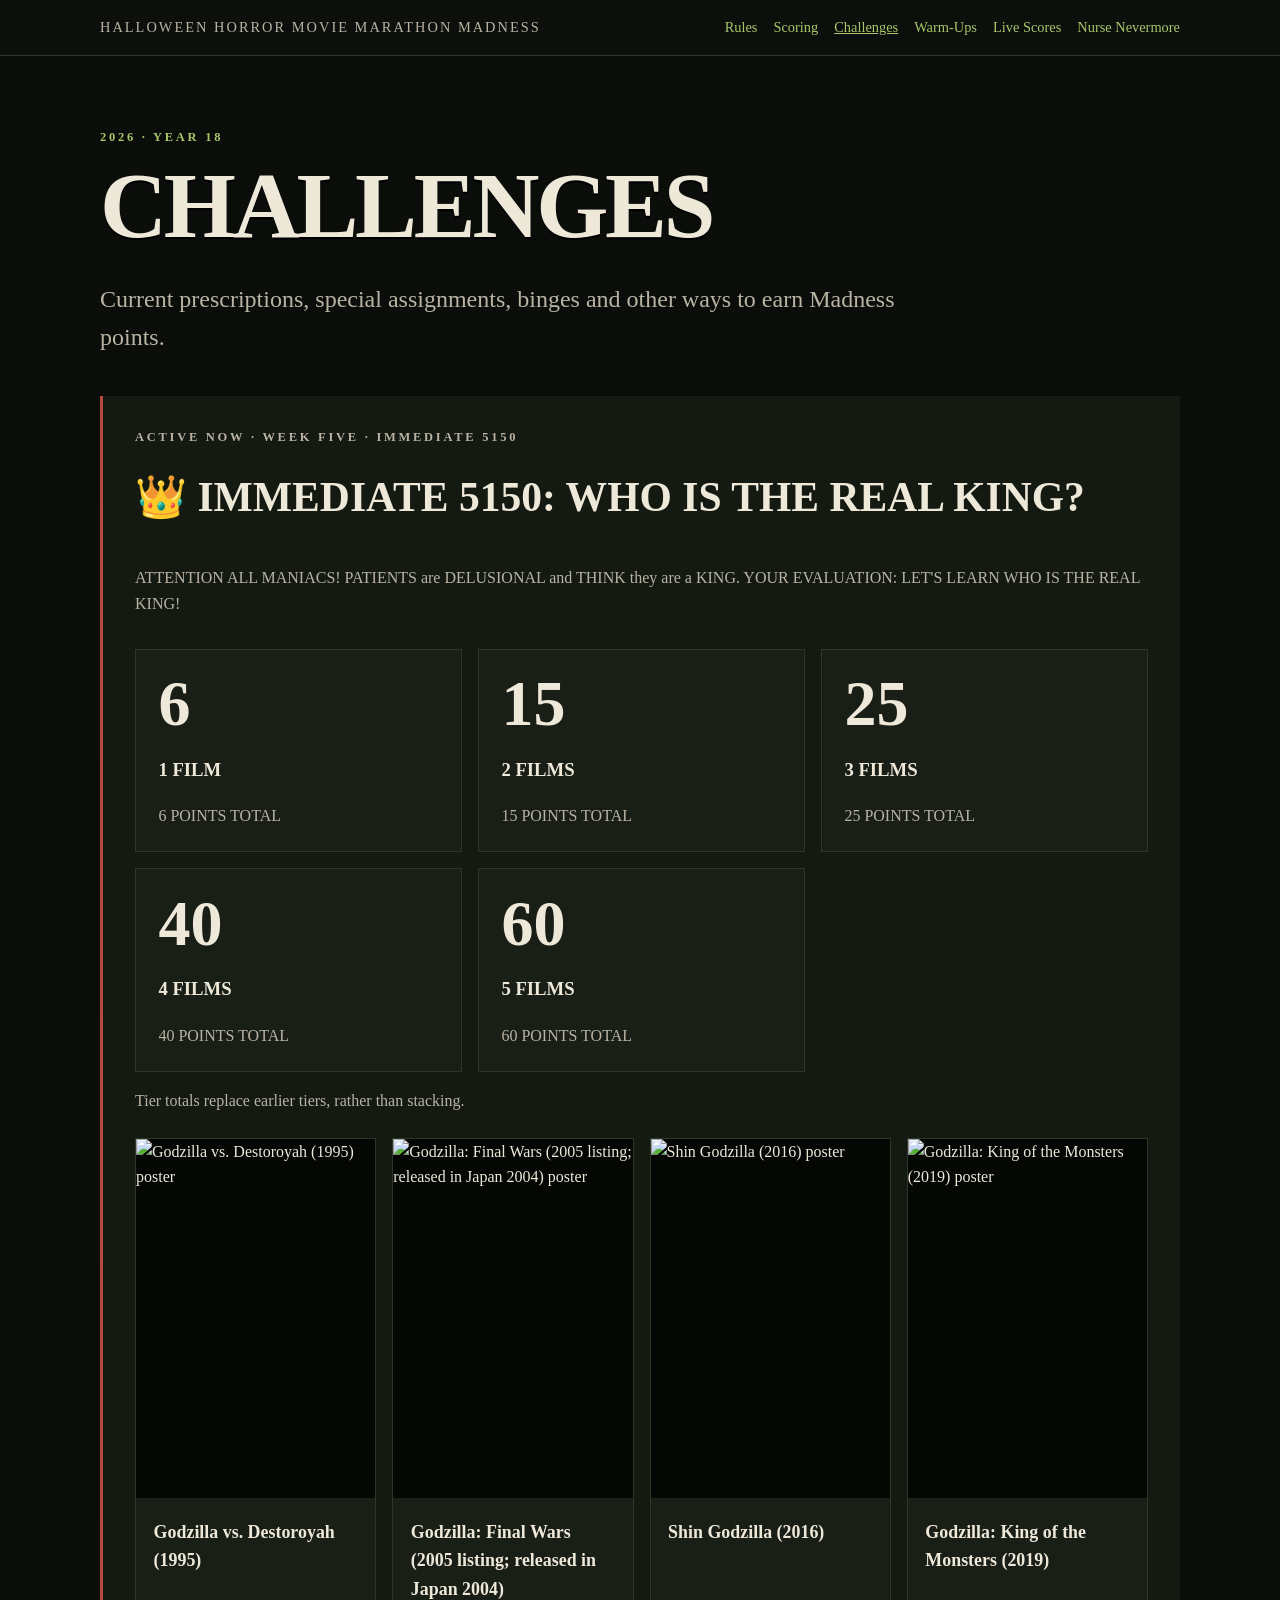
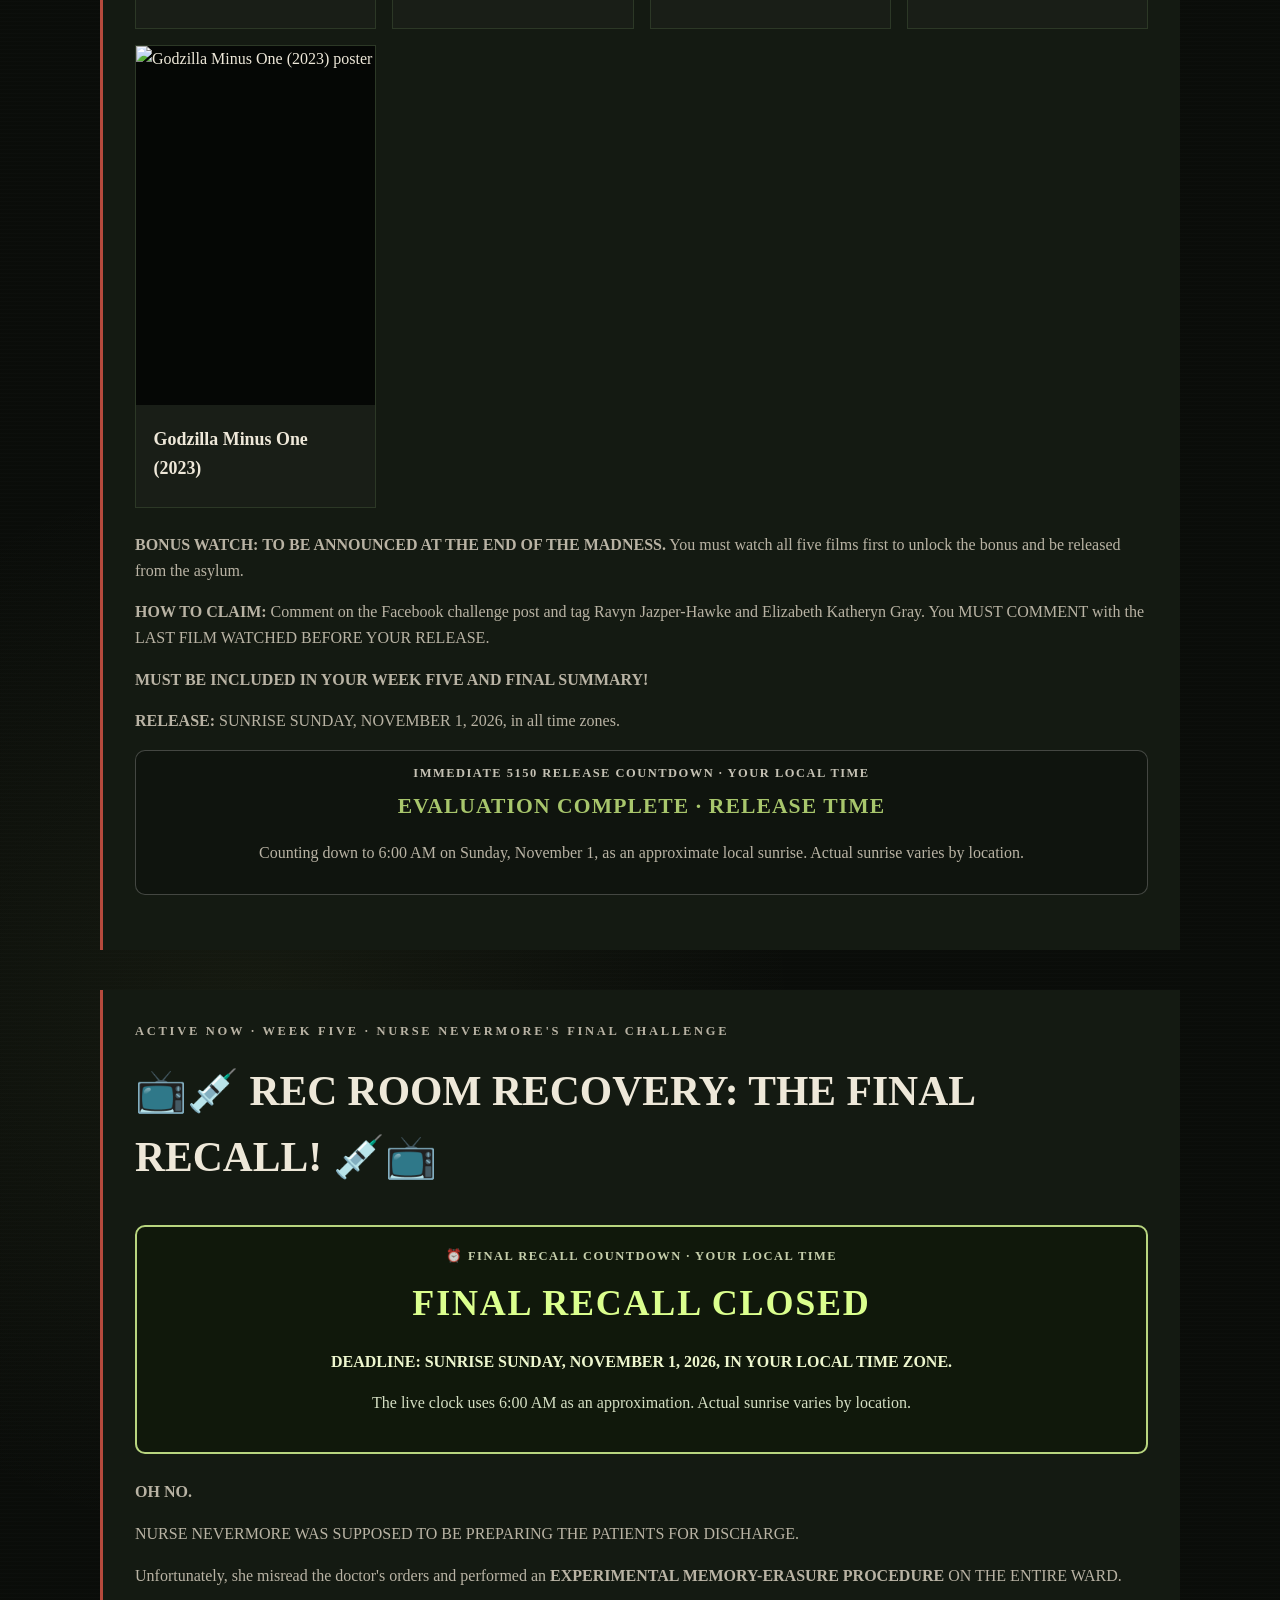
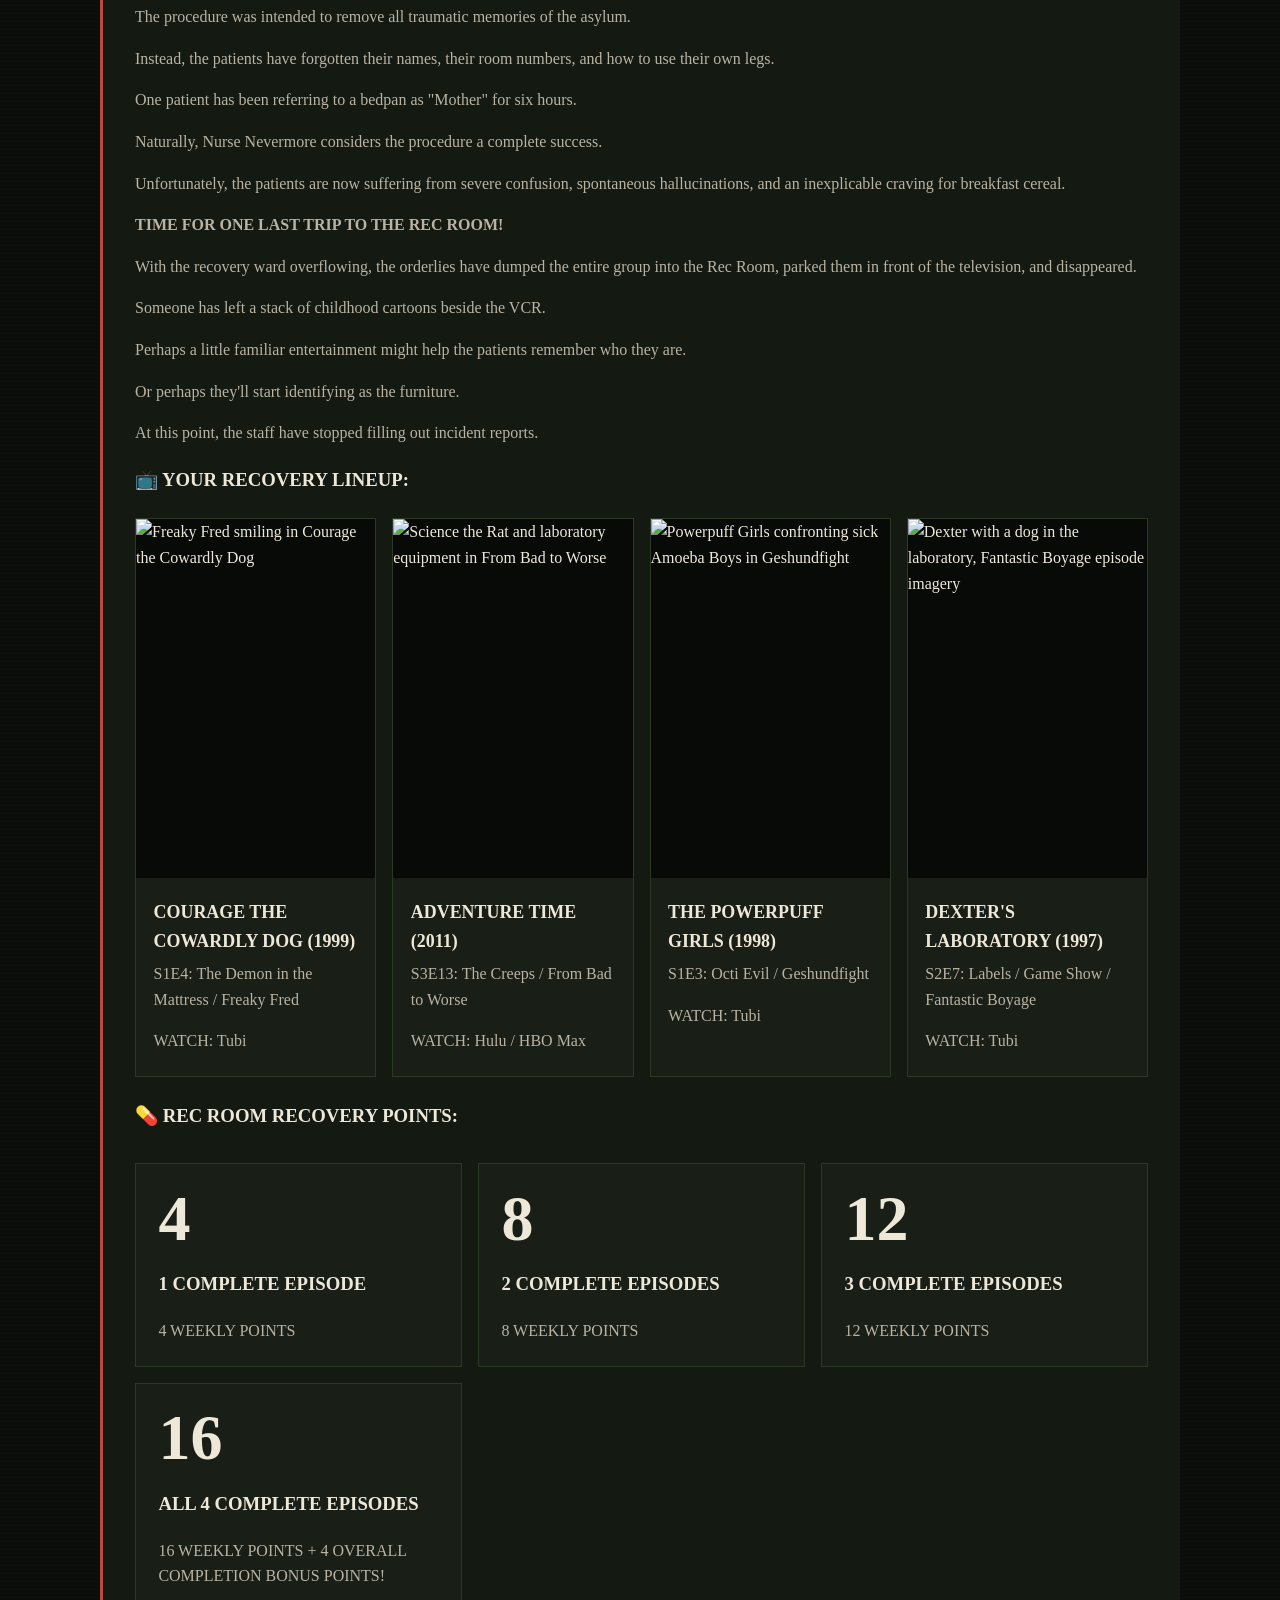
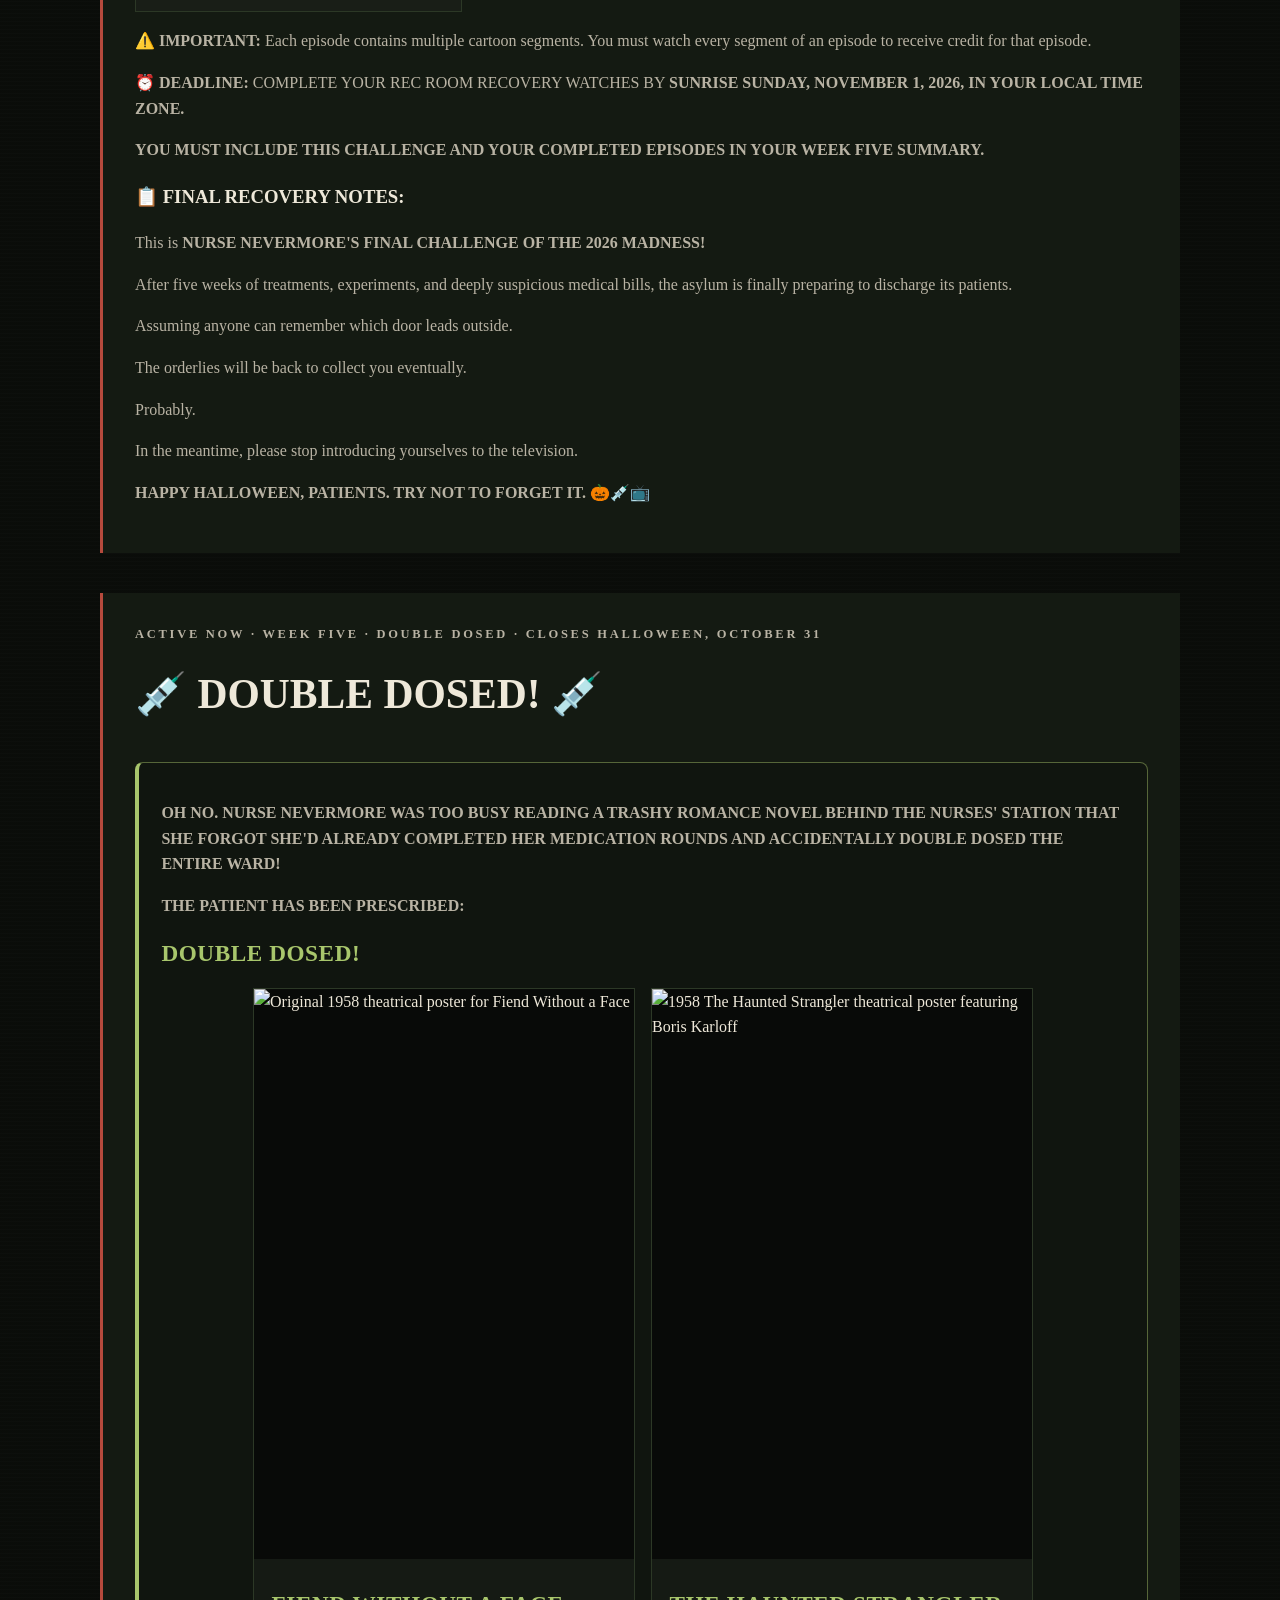
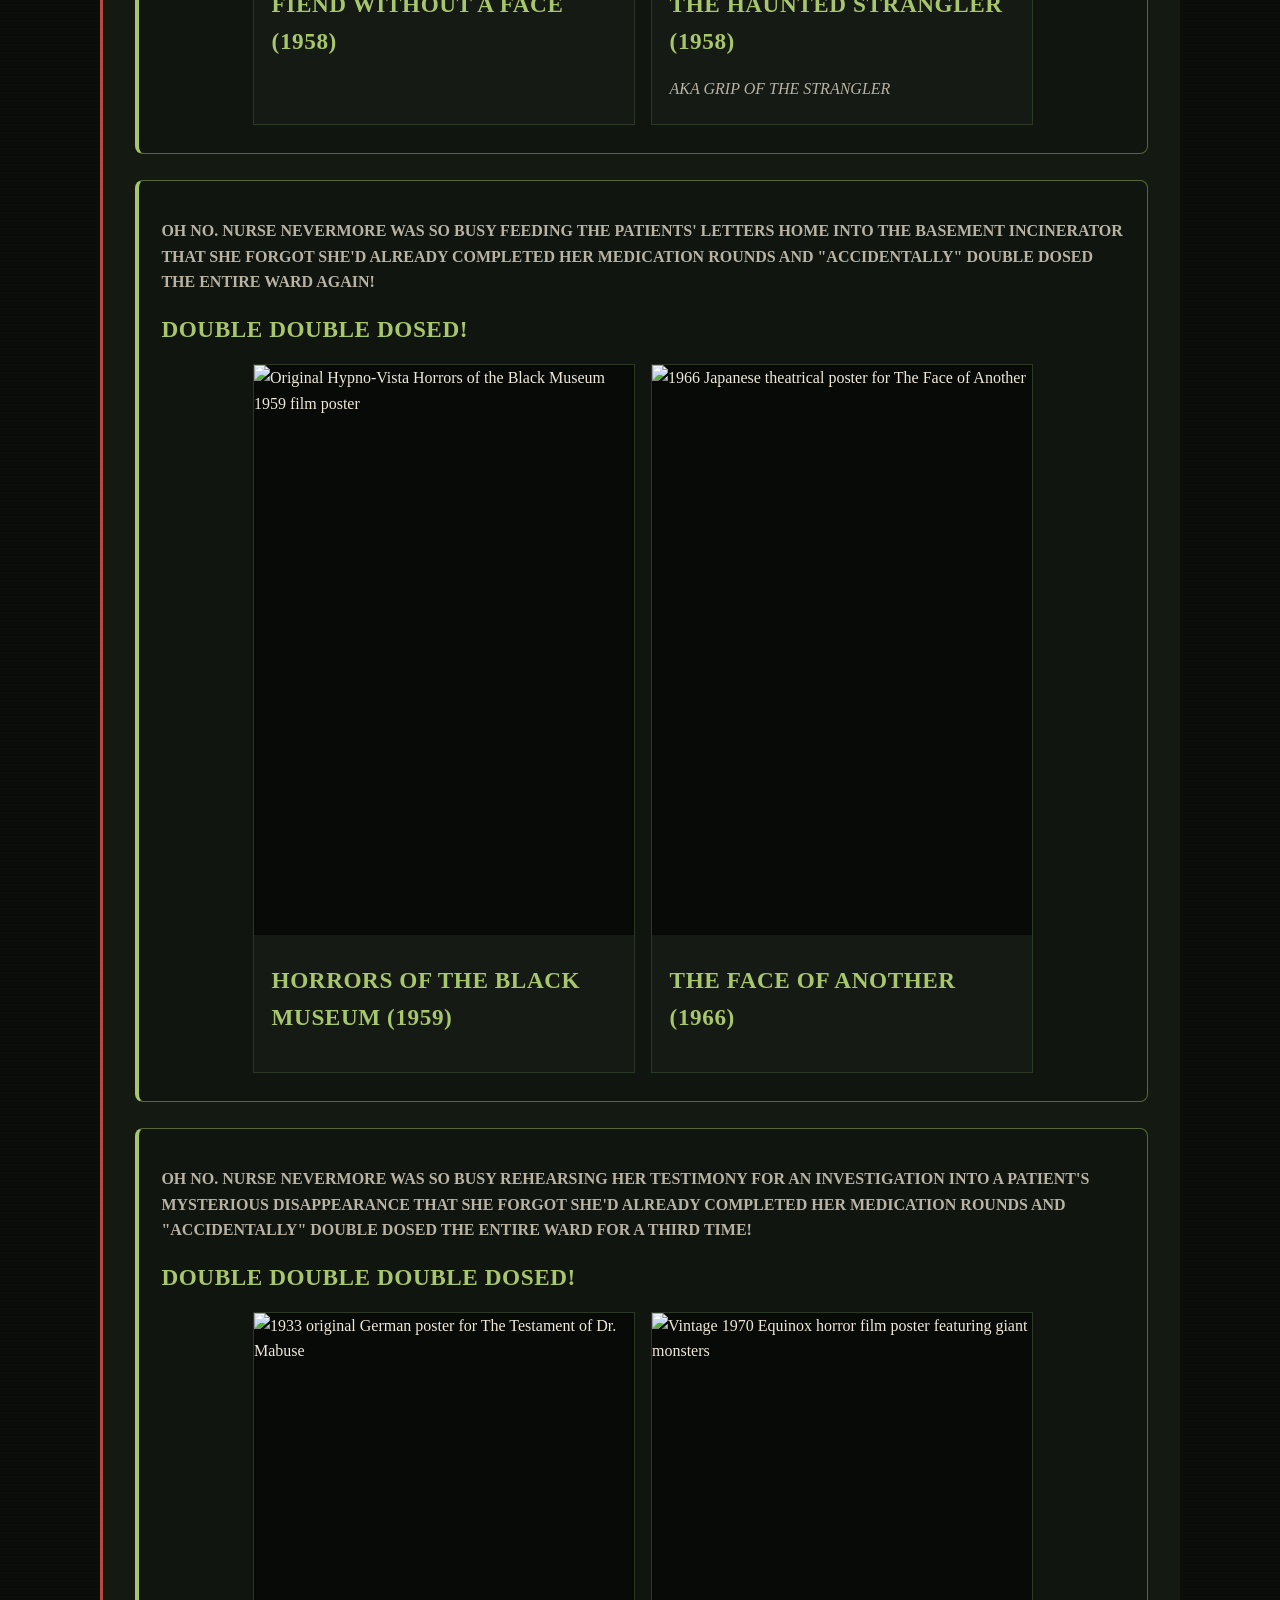
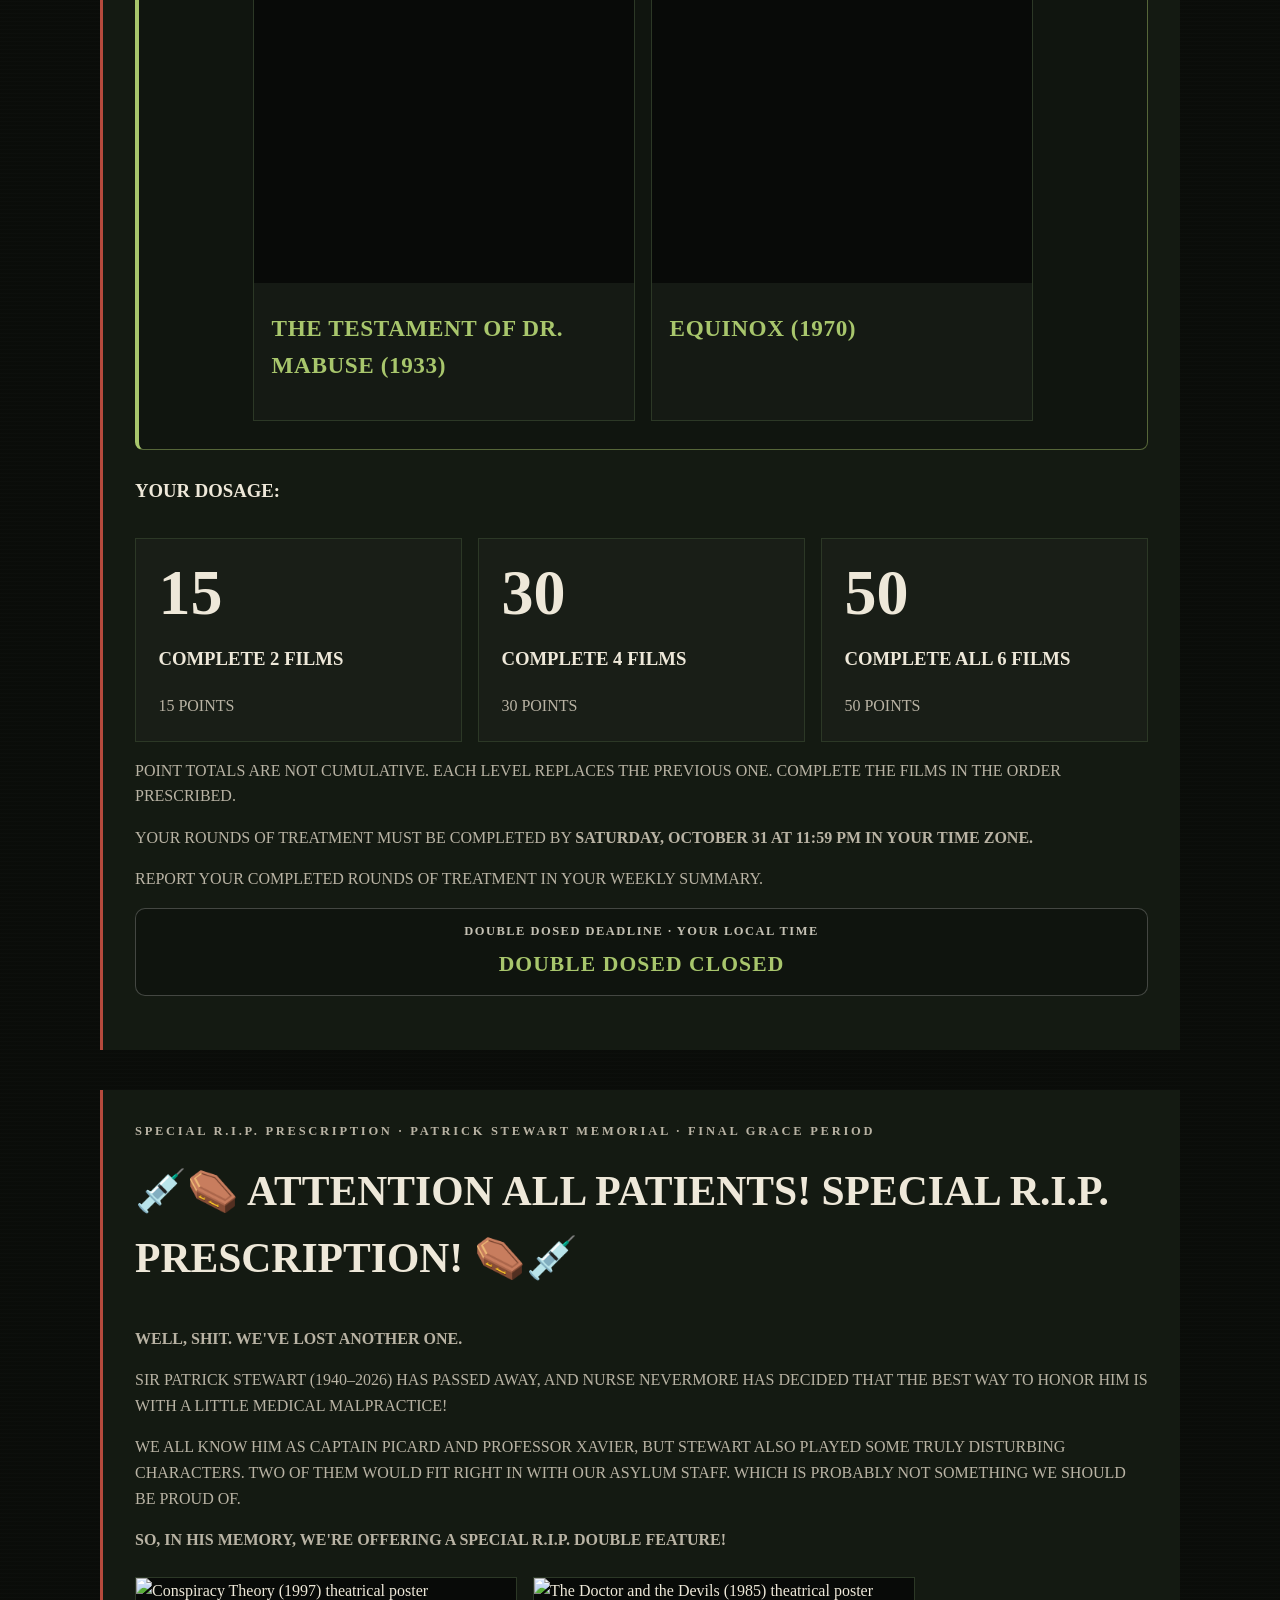
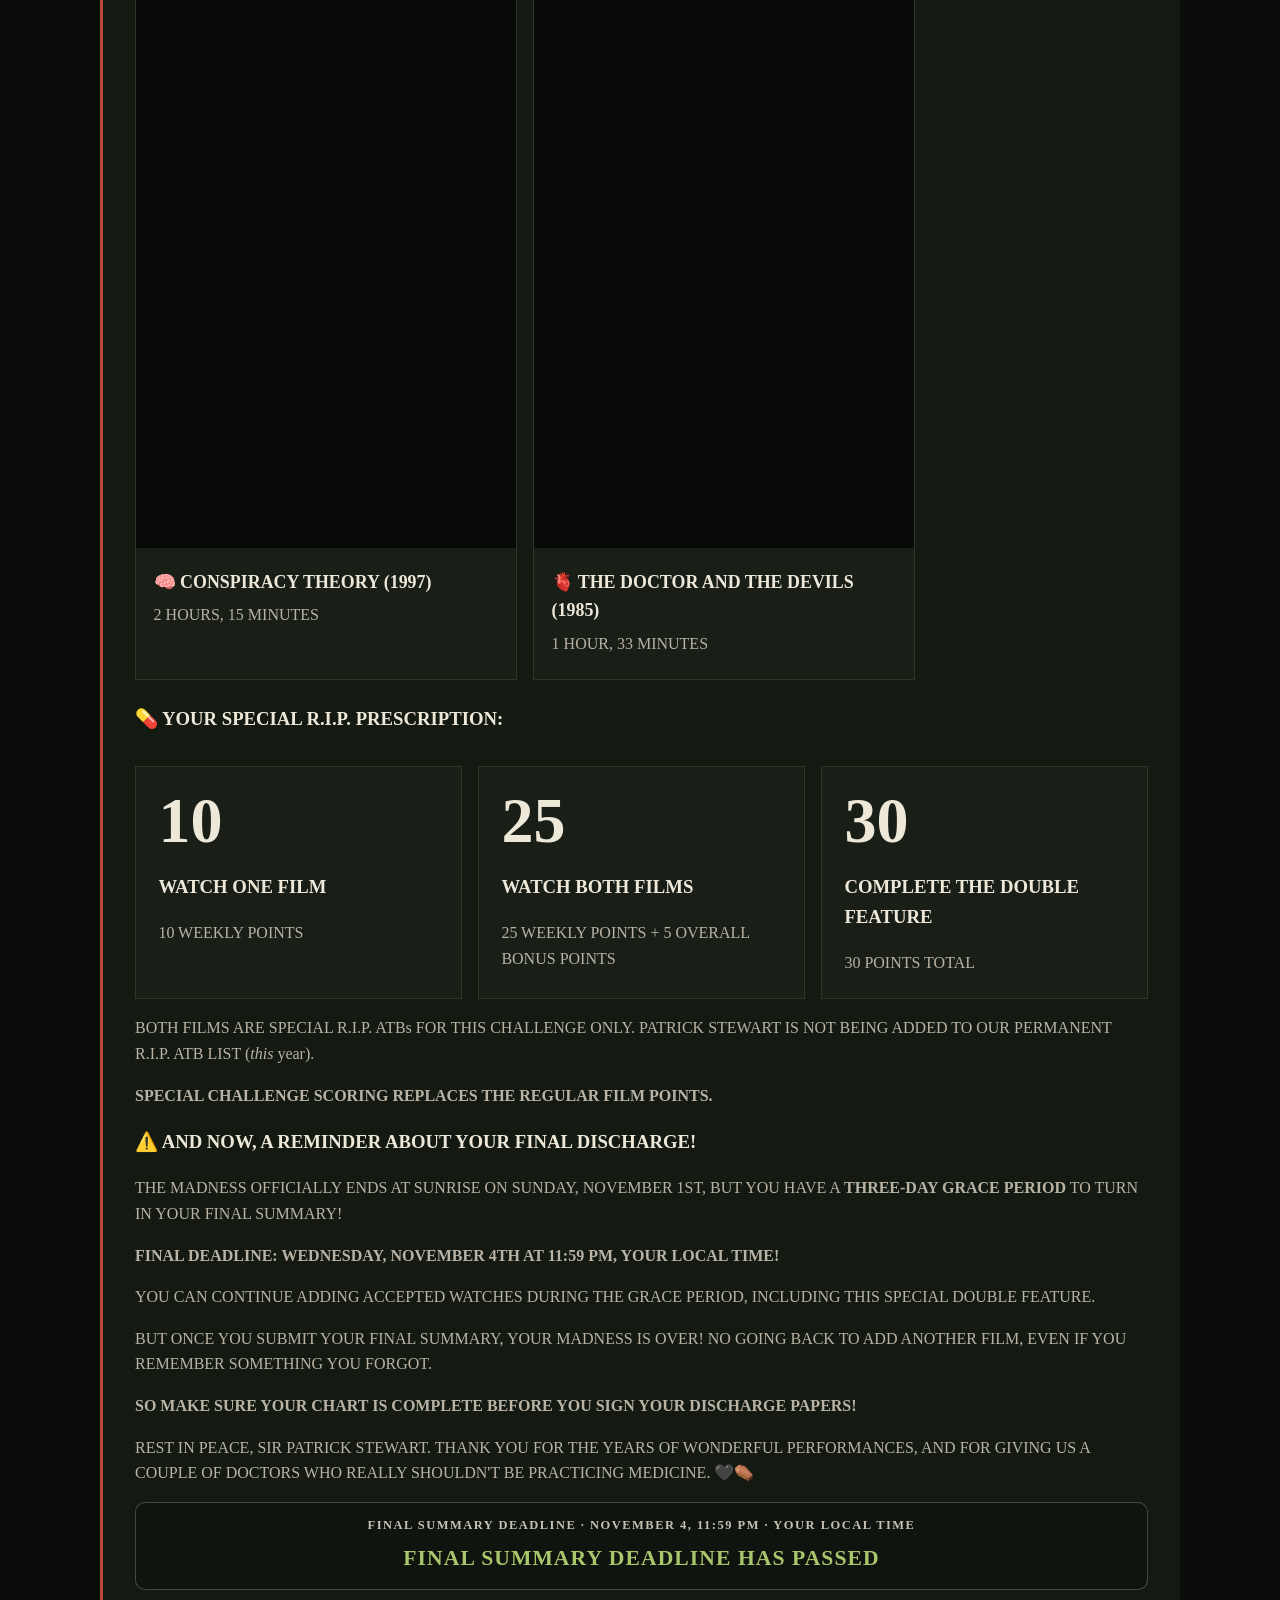
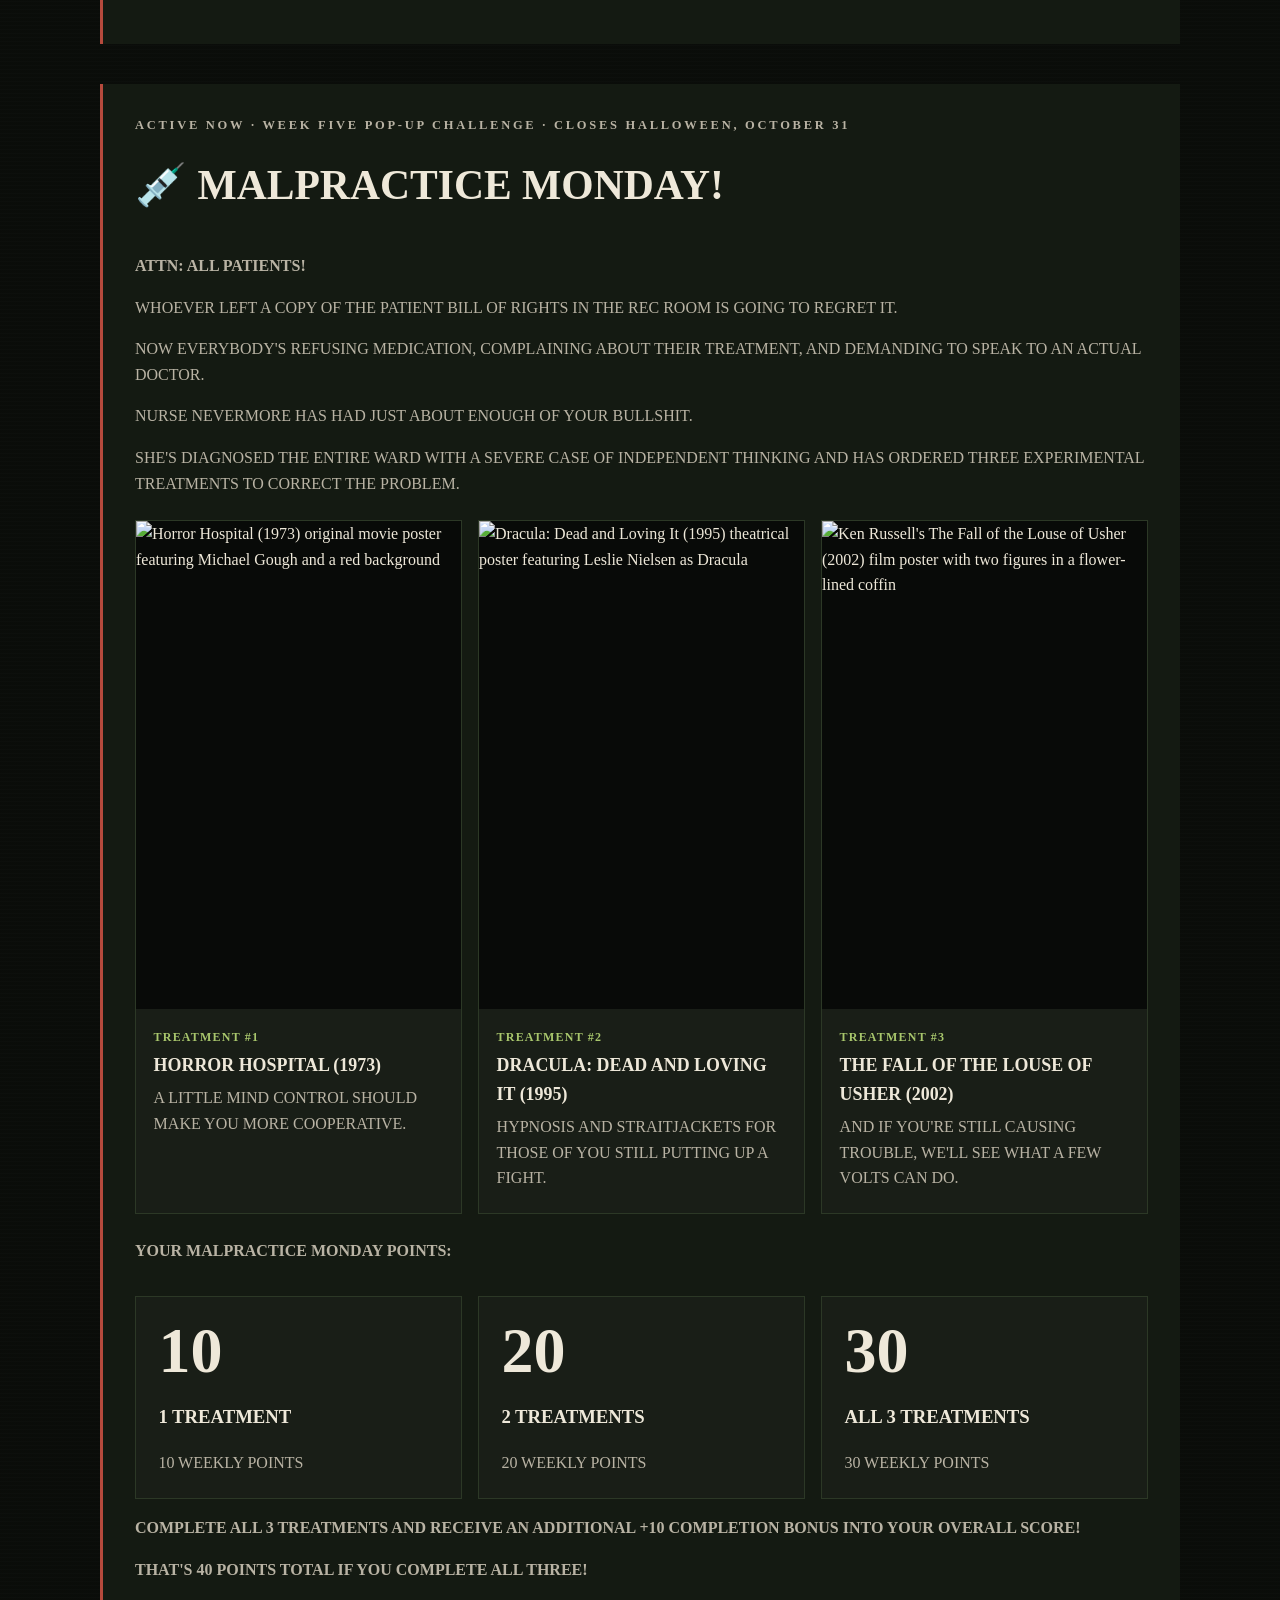
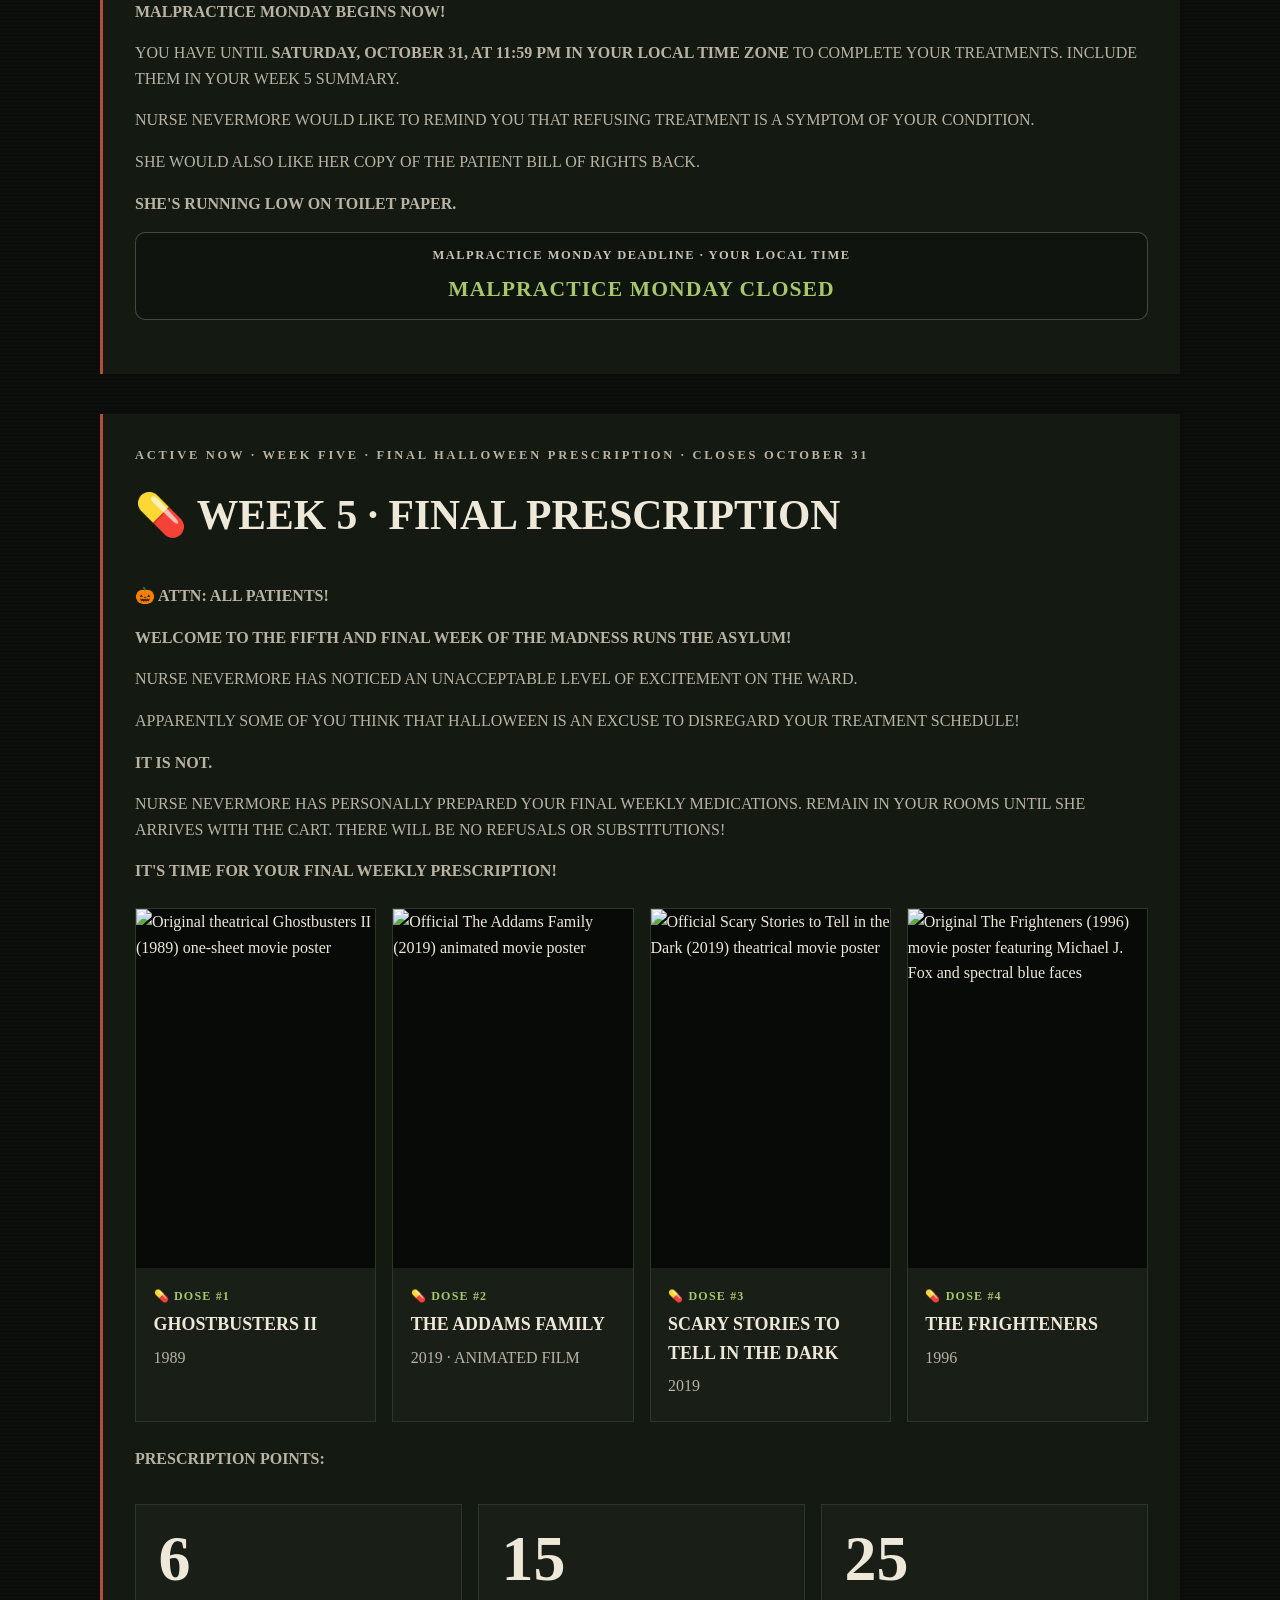
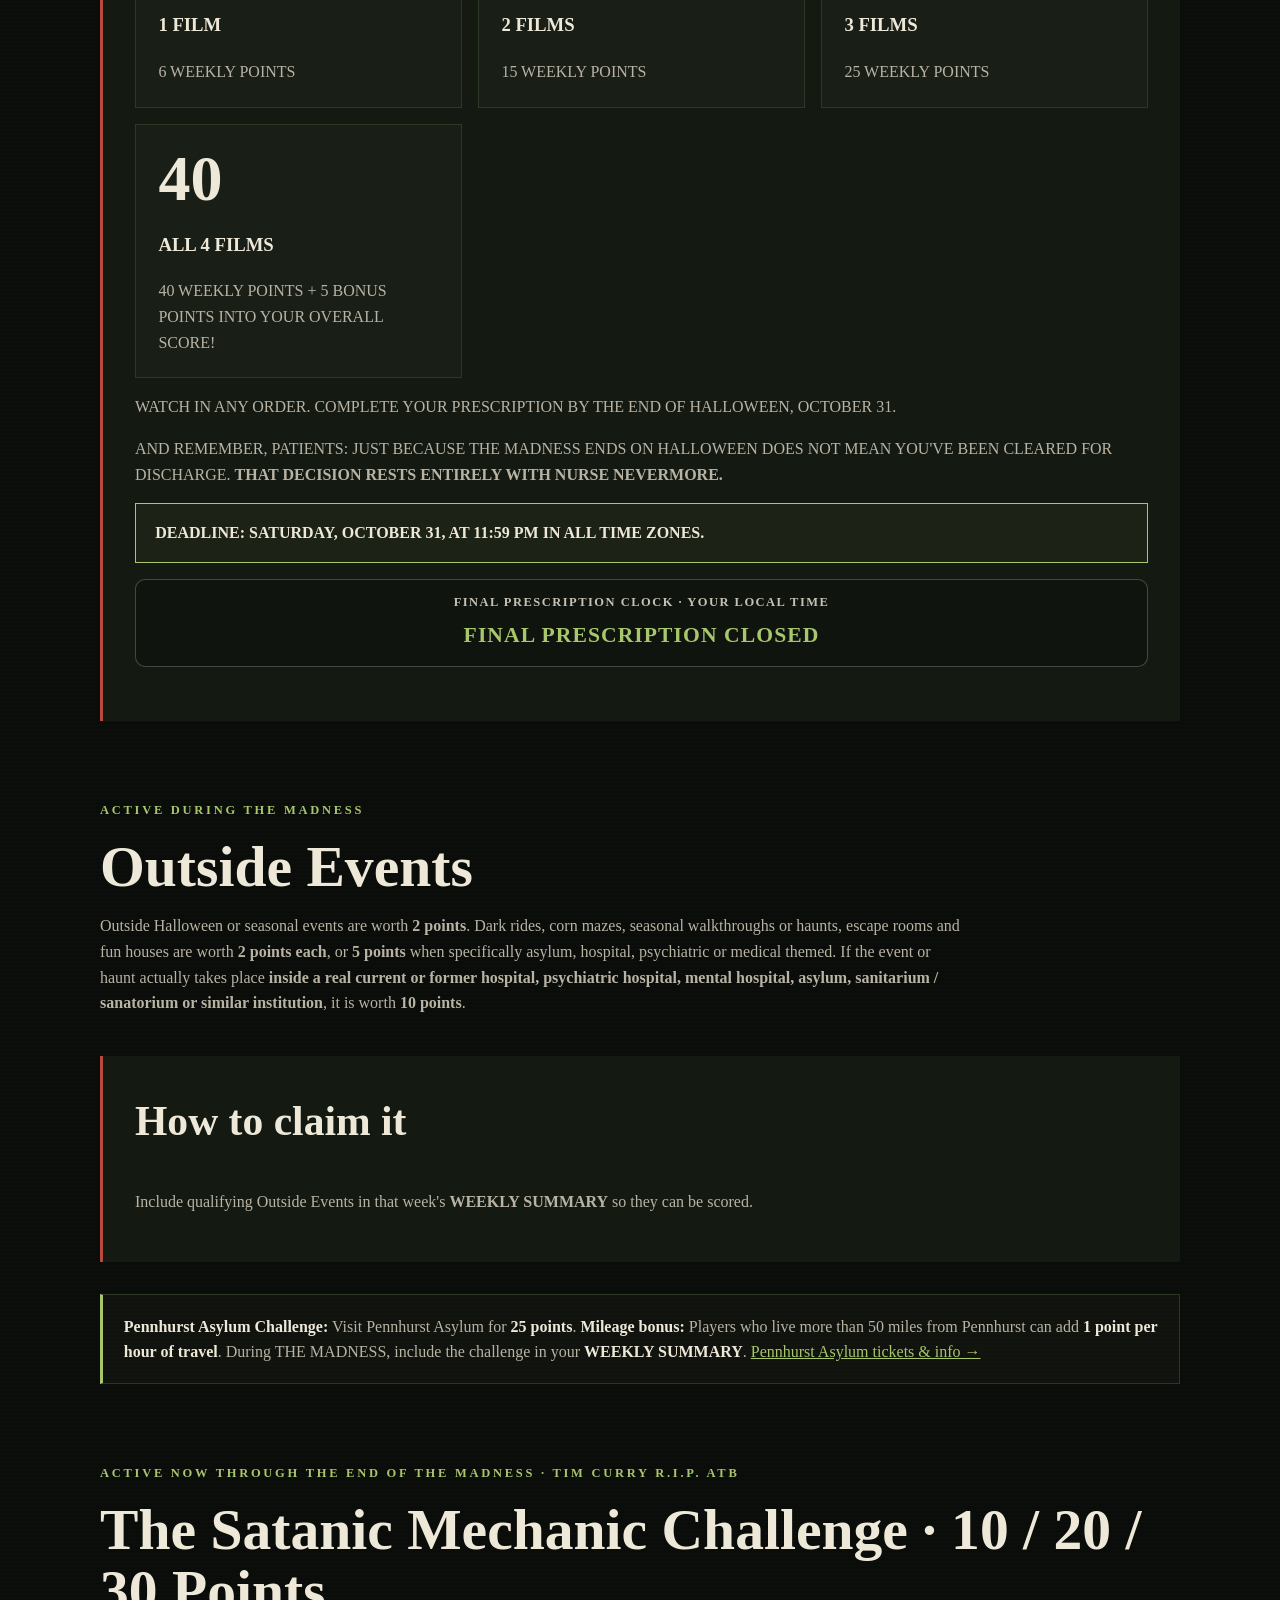
==== challenges.html @ 8bb91f13 "Make Final Recall countdown highly visible with non-JavaScript deadline fallback" ====
<!doctype html>
<html lang="en">
<head>
  <meta charset="utf-8">
  <meta name="viewport" content="width=device-width, initial-scale=1">
  <meta name="theme-color" content="#11160f">
  <meta http-equiv="Cache-Control" content="no-cache, no-store, must-revalidate">
  <meta http-equiv="Pragma" content="no-cache">
  <meta http-equiv="Expires" content="0">
  <title>2026 Challenges | Halloween Horror Movie Marathon Madness</title>
  <link rel="stylesheet" href="style.css">
  <style>
    .prescription-grid {
      display:grid;
      grid-template-columns:repeat(3,minmax(0,1fr));
      gap:1rem;
      margin:1.5rem 0;
    }
    .prescription-card {
      border:1px solid var(--line);
      background:rgba(255,255,255,.018);
      overflow:hidden;
    }
    .prescription-card img {
      display:block;
      width:100%;
      aspect-ratio:2/3;
      object-fit:cover;
      background:#080a08;
    }
    .prescription-card-body { padding:1rem 1.1rem 1.2rem; }
    .prescription-card h3 { margin:.25rem 0 .35rem; color:var(--ink); font-size:1.12rem; }
    .prescription-card p { margin:.2rem 0; color:var(--muted); }
    .prescription-card .rx-number {
      color:var(--acid);
      text-transform:uppercase;
      letter-spacing:.1em;
      font-size:.75rem;
      font-weight:800;
    }
    .prescription-card .rx-points {
      margin-top:.7rem;
      color:var(--acid);
      font-weight:900;
      font-size:1.15rem;
    }

    /* Week Five: three escalating Double Dosed rounds */
    .triple-dose-round {
      margin:1.65rem 0;
      padding:1.3rem 1.4rem 1.5rem;
      border:1px solid rgba(168,198,108,.46);
      border-left:4px solid var(--acid);
      border-radius:8px;
      background:rgba(0,0,0,.16);
    }
    .triple-dose-round h3 {
      margin:.7rem 0 1rem;
      color:var(--acid);
      font-size:1.45rem;
      letter-spacing:.025em;
    }
    .triple-dose-round .double-dose-grid {
      margin:1rem auto .25rem;
    }
    .triple-dose-round .prescription-card img {
      object-fit:contain;
      background:#080a08;
    }
    .triple-dose-round .dose-premise {
      font-weight:700;
      line-height:1.6;
    }
    @media (max-width:760px) {
      .triple-dose-round { padding:1.05rem .8rem 1.1rem; }
      .triple-dose-round h3 { font-size:1.25rem; }
    }
    .double-dose-grid {
      grid-template-columns:repeat(2,minmax(0,1fr));
      max-width:780px;
    }
    .prescription-deadline {
      margin:1rem 0;
      padding:1rem 1.2rem;
      border:1px solid var(--acid);
      background:rgba(168,198,108,.05);
    }
    .countdown-panel {
      margin:1rem 0 1.4rem;
      padding:.8rem 1rem;
      border:1px solid rgba(255,255,255,.22);
      border-radius:10px;
      background:rgba(0,0,0,.22);
      text-align:center;
    }
    .kaiju-card img {
      object-fit:contain;
      background:#050705;
    }
    .kaiju-world-grid {
      grid-template-columns:repeat(4,minmax(0,1fr));
    }
    .kaiju-bonus-card {
      border-color:var(--acid);
      box-shadow:0 0 0 1px rgba(168,198,108,.12) inset;
    }
    .countdown-label {
      display:block;
      margin-bottom:.35rem;
      font-size:.78rem;
      font-weight:800;
      letter-spacing:.12em;
      text-transform:uppercase;
      opacity:.82;
    }
    .countdown-value {
      display:inline-block;
      color:var(--acid);
      font-size:1.35rem;
      font-weight:900;
      letter-spacing:.05em;
    }
    .week-five-poster-grid {
      grid-template-columns:repeat(4,minmax(0,1fr));
    }
    @media (max-width:980px) {
      .week-five-poster-grid { grid-template-columns:repeat(2,minmax(0,1fr)); }
    }
    @media (max-width:980px) {
      .kaiju-world-grid { grid-template-columns:repeat(2,minmax(0,1fr)); }
    }
    @media (max-width:760px) {
      .prescription-grid,
      .kaiju-world-grid { grid-template-columns:1fr; }
      .prescription-card img { max-height:620px; object-fit:contain; }
    }
  </style>
</head>
<body>
  <header><div class="wrap"><nav aria-label="Primary"><a class="brand" href="index.html">Halloween Horror Movie Marathon Madness</a><div class="navlinks">
  <a href="rules.html">Rules</a><a href="scoring.html">Scoring</a><a href="challenges.html" aria-current="page">Challenges</a><a href="warmups.html">Warm-Ups</a><a href="live-scores.html">Live Scores</a>
          <a href="nurse-nevermore.html">Nurse Nevermore</a>
</div></nav></div></header>

  <main class="wrap">
    <p class="kicker">2026 · Year 18</p>
    <h1 class="page-title">Challenges</h1>
    <p class="subhead">Current prescriptions, special assignments, binges and other ways to earn Madness points.</p>


    <section class="notice compact-notice" id="immediate-5150-real-king">
<p class="kicker">ACTIVE NOW · WEEK FIVE · IMMEDIATE 5150</p>
<h2>👑 IMMEDIATE 5150: WHO IS THE REAL KING?</h2>
<p>ATTENTION ALL MANIACS! PATIENTS are DELUSIONAL and THINK they are a KING. YOUR EVALUATION: LET'S LEARN WHO IS THE REAL KING!</p>
<div class="score-grid"><div class="score-card"><span class="score-number">6</span><h3>1 FILM</h3><p>6 POINTS TOTAL</p></div><div class="score-card"><span class="score-number">15</span><h3>2 FILMS</h3><p>15 POINTS TOTAL</p></div><div class="score-card"><span class="score-number">25</span><h3>3 FILMS</h3><p>25 POINTS TOTAL</p></div><div class="score-card"><span class="score-number">40</span><h3>4 FILMS</h3><p>40 POINTS TOTAL</p></div><div class="score-card"><span class="score-number">60</span><h3>5 FILMS</h3><p>60 POINTS TOTAL</p></div></div>
<p>Tier totals replace earlier tiers, rather than stacking.</p>
<div class="prescription-grid week-five-poster-grid"><article class="prescription-card kaiju-card"><img src="https://wikizilla-images.s3.us-east-va.perf.cloud.ovh.us/5/5c/Godzilla.jp_-_22_-_Godzilla_vs._Destoroyah.jpg" alt="Godzilla vs. Destoroyah (1995) poster" loading="lazy"><div class="prescription-card-body"><h3>Godzilla vs. Destoroyah (1995)</h3></div></article><article class="prescription-card kaiju-card"><img src="https://becominggodzilla.com/wp-content/uploads/2021/02/Final-Wars_2004_Posters_01.jpg" alt="Godzilla: Final Wars (2005 listing; released in Japan 2004) poster" loading="lazy"><div class="prescription-card-body"><h3>Godzilla: Final Wars (2005 listing; released in Japan 2004)</h3></div></article><article class="prescription-card kaiju-card"><img src="https://eiga-chirashi.jp/161118/sumimg/161118000049-0.jpg" alt="Shin Godzilla (2016) poster" loading="lazy"><div class="prescription-card-body"><h3>Shin Godzilla (2016)</h3></div></article><article class="prescription-card kaiju-card"><img src="https://cdn11.bigcommerce.com/s-yzgoj/images/stencil/1280x1280/products/2863852/5923470/MOVGB82855__23338.1679573347.jpg" alt="Godzilla: King of the Monsters (2019) poster" loading="lazy"><div class="prescription-card-body"><h3>Godzilla: King of the Monsters (2019)</h3></div></article><article class="prescription-card kaiju-card"><img src="https://moviepostermexico.com/cdn/shop/files/godzilla_minus_one_xxlg_1428x.jpg" alt="Godzilla Minus One (2023) poster" loading="lazy"><div class="prescription-card-body"><h3>Godzilla Minus One (2023)</h3></div></article></div>
<p><strong>BONUS WATCH: TO BE ANNOUNCED AT THE END OF THE MADNESS.</strong> You must watch all five films first to unlock the bonus and be released from the asylum.</p>
<p><strong>HOW TO CLAIM:</strong> Comment on the Facebook challenge post and tag Ravyn Jazper-Hawke and Elizabeth Katheryn Gray. You MUST COMMENT with the LAST FILM WATCHED BEFORE YOUR RELEASE.</p>
<p><strong>MUST BE INCLUDED IN YOUR WEEK FIVE AND FINAL SUMMARY!</strong></p>
<p><strong>RELEASE:</strong> SUNRISE SUNDAY, NOVEMBER 1, 2026, in all time zones.</p>
<div class="countdown-panel" role="timer" aria-live="off">
  <span class="countdown-label">IMMEDIATE 5150 RELEASE COUNTDOWN · YOUR LOCAL TIME</span>
  <span id="immediate-5150-countdown" class="countdown-value">calculating…</span>
  <p>Counting down to 6:00 AM on Sunday, November 1, as an approximate local sunrise. Actual sunrise varies by location.</p>
</div>
</section>
    <section class="notice compact-notice" id="rec-room-recovery-final-recall">
      <p class="kicker">ACTIVE NOW · WEEK FIVE · NURSE NEVERMORE'S FINAL CHALLENGE</p>
      <h2>📺💉 REC ROOM RECOVERY: THE FINAL RECALL! 💉📺</h2>
      <div class="countdown-panel" role="timer" aria-live="off" style="display:block!important;border:2px solid #b8d57f;padding:1.25rem;margin:1.2rem 0 1.6rem;background:#10180b;text-align:center;">
        <span class="countdown-label" style="display:block;color:#eef7cf;">⏰ FINAL RECALL COUNTDOWN · YOUR LOCAL TIME</span>
        <strong id="final-recall-countdown" class="countdown-value" style="display:block;font-size:clamp(1.5rem,4vw,2.25rem);color:#dbff8e;margin:.5rem auto;">ENDS SUNDAY, NOVEMBER 1, AT APPROX. 6:00 AM</strong>
        <p style="color:#eef7cf;"><strong>DEADLINE: SUNRISE SUNDAY, NOVEMBER 1, 2026, IN YOUR LOCAL TIME ZONE.</strong></p>
        <p style="color:#d4dec3;">The live clock uses 6:00 AM as an approximation. Actual sunrise varies by location.</p>
      </div>
      <p><strong>OH NO.</strong></p>
      <p>NURSE NEVERMORE WAS SUPPOSED TO BE PREPARING THE PATIENTS FOR DISCHARGE.</p>
      <p>Unfortunately, she misread the doctor's orders and performed an <strong>EXPERIMENTAL MEMORY-ERASURE PROCEDURE</strong> ON THE ENTIRE WARD.</p>
      <p>The procedure was intended to remove all traumatic memories of the asylum.</p>
      <p>Instead, the patients have forgotten their names, their room numbers, and how to use their own legs.</p>
      <p>One patient has been referring to a bedpan as &quot;Mother&quot; for six hours.</p>
      <p>Naturally, Nurse Nevermore considers the procedure a complete success.</p>
      <p>Unfortunately, the patients are now suffering from severe confusion, spontaneous hallucinations, and an inexplicable craving for breakfast cereal.</p>
      <p><strong>TIME FOR ONE LAST TRIP TO THE REC ROOM!</strong></p>
      <p>With the recovery ward overflowing, the orderlies have dumped the entire group into the Rec Room, parked them in front of the television, and disappeared.</p>
      <p>Someone has left a stack of childhood cartoons beside the VCR.</p>
      <p>Perhaps a little familiar entertainment might help the patients remember who they are.</p>
      <p>Or perhaps they'll start identifying as the furniture.</p>
      <p>At this point, the staff have stopped filling out incident reports.</p>
      <h3>📺 YOUR RECOVERY LINEUP:</h3>
      <div class="prescription-grid week-five-poster-grid" aria-label="Final Rec Room Recovery animated episode lineup"><article class="prescription-card"><img src="https://prod.assets.earlygamecdn.com/images/cropped-Freaky-Fred-%E2%80%93-Courage-the-Cowardly-Dog-1999.jpg?transform=Gallery+Item+Webp" alt="Freaky Fred smiling in Courage the Cowardly Dog" loading="lazy" referrerpolicy="no-referrer"><div class="prescription-card-body"><h3>COURAGE THE COWARDLY DOG (1999)</h3><p>S1E4: The Demon in the Mattress / Freaky Fred</p><p>WATCH: Tubi</p></div></article>
<article class="prescription-card"><img src="https://m.media-amazon.com/images/M/MV5BNDAyOGNiN2UtNWM3MS00OTgxLTk1NGQtYjJmNmIyOGNmNDRmXkEyXkFqcGc%40._V1_FMjpg_UX1000_.jpg" alt="Science the Rat and laboratory equipment in From Bad to Worse" loading="lazy" referrerpolicy="no-referrer"><div class="prescription-card-body"><h3>ADVENTURE TIME (2011)</h3><p>S3E13: The Creeps / From Bad to Worse</p><p>WATCH: Hulu / HBO Max</p></div></article>
<article class="prescription-card"><img src="https://s3.amazonaws.com/intanibase/iad_screenshots/1998/11601/17.jpg" alt="Powerpuff Girls confronting sick Amoeba Boys in Geshundfight" loading="lazy" referrerpolicy="no-referrer"><div class="prescription-card-body"><h3>THE POWERPUFF GIRLS (1998)</h3><p>S1E3: Octi Evil / Geshundfight</p><p>WATCH: Tubi</p></div></article>
<article class="prescription-card"><img src="https://watchcartoononline.com/thumb.php?termid=48620" alt="Dexter with a dog in the laboratory, Fantastic Boyage episode imagery" loading="lazy" referrerpolicy="no-referrer"><div class="prescription-card-body"><h3>DEXTER'S LABORATORY (1997)</h3><p>S2E7: Labels / Game Show / Fantastic Boyage</p><p>WATCH: Tubi</p></div></article></div>
      <h3>💊 REC ROOM RECOVERY POINTS:</h3>
      <div class="score-grid">
        <div class="score-card"><span class="score-number">4</span><h3>1 COMPLETE EPISODE</h3><p>4 WEEKLY POINTS</p></div>
        <div class="score-card"><span class="score-number">8</span><h3>2 COMPLETE EPISODES</h3><p>8 WEEKLY POINTS</p></div>
        <div class="score-card"><span class="score-number">12</span><h3>3 COMPLETE EPISODES</h3><p>12 WEEKLY POINTS</p></div>
        <div class="score-card"><span class="score-number">16</span><h3>ALL 4 COMPLETE EPISODES</h3><p>16 WEEKLY POINTS + 4 OVERALL COMPLETION BONUS POINTS!</p></div>
      </div>
      <p><strong>⚠️ IMPORTANT:</strong> Each episode contains multiple cartoon segments. You must watch every segment of an episode to receive credit for that episode.</p>
      <p><strong>⏰ DEADLINE:</strong> COMPLETE YOUR REC ROOM RECOVERY WATCHES BY <strong>SUNRISE SUNDAY, NOVEMBER 1, 2026, IN YOUR LOCAL TIME ZONE.</strong></p>
      <p><strong>YOU MUST INCLUDE THIS CHALLENGE AND YOUR COMPLETED EPISODES IN YOUR WEEK FIVE SUMMARY.</strong></p>
      <h3>📋 FINAL RECOVERY NOTES:</h3>
      <p>This is <strong>NURSE NEVERMORE'S FINAL CHALLENGE OF THE 2026 MADNESS!</strong></p>
      <p>After five weeks of treatments, experiments, and deeply suspicious medical bills, the asylum is finally preparing to discharge its patients.</p>
      <p>Assuming anyone can remember which door leads outside.</p>
      <p>The orderlies will be back to collect you eventually.</p>
      <p>Probably.</p>
      <p>In the meantime, please stop introducing yourselves to the television.</p>
      <p><strong>HAPPY HALLOWEEN, PATIENTS. TRY NOT TO FORGET IT. 🎃💉📺</strong></p>
    </section>
    <section class="notice compact-notice" id="week-five-double-dosed">
      <p class="kicker">ACTIVE NOW · WEEK FIVE · DOUBLE DOSED · CLOSES HALLOWEEN, OCTOBER 31</p>
      <h2>💉 DOUBLE DOSED! 💉</h2>
      <section class="triple-dose-round" aria-labelledby="double-dosed-first-title">
        <p class="dose-premise">OH NO. NURSE NEVERMORE WAS TOO BUSY READING A TRASHY ROMANCE NOVEL BEHIND THE NURSES' STATION THAT SHE FORGOT SHE'D ALREADY COMPLETED HER MEDICATION ROUNDS AND ACCIDENTALLY DOUBLE DOSED THE ENTIRE WARD!</p>
        <p><strong>THE PATIENT HAS BEEN PRESCRIBED:</strong></p>
        <h3 id="double-dosed-first-title">DOUBLE DOSED!</h3>
        <div class="prescription-grid double-dose-grid" aria-label="DOUBLE DOSED! film pair">
          <article class="prescription-card">
            <img src="https://silverscreenreflex.files.wordpress.com/2022/11/original_1958_mgm_richard_gordon_theatrical_poster_art_fiend_without_a_face.jpg" alt="Original 1958 theatrical poster for Fiend Without a Face" loading="eager" referrerpolicy="no-referrer">
            <div class="prescription-card-body"><h3>FIEND WITHOUT A FACE (1958)</h3></div>
          </article>
          <article class="prescription-card">
            <img src="https://m.media-amazon.com/images/M/MV5BOTY1YjdmYmYtYWE5NC00MjcyLTg2YTktYjUwMjliYWVlYWZmXkEyXkFqcGc%40._V1_.jpg" alt="1958 The Haunted Strangler theatrical poster featuring Boris Karloff" loading="lazy" referrerpolicy="no-referrer">
            <div class="prescription-card-body"><h3>THE HAUNTED STRANGLER (1958)</h3><p><em>AKA GRIP OF THE STRANGLER</em></p></div>
          </article>
        </div>
      </section>
      <section class="triple-dose-round" aria-labelledby="double-dosed-second-title">
        <p class="dose-premise">OH NO. NURSE NEVERMORE WAS SO BUSY FEEDING THE PATIENTS' LETTERS HOME INTO THE BASEMENT INCINERATOR THAT SHE FORGOT SHE'D ALREADY COMPLETED HER MEDICATION ROUNDS AND &quot;ACCIDENTALLY&quot; DOUBLE DOSED THE ENTIRE WARD AGAIN!</p>
        
        <h3 id="double-dosed-second-title">DOUBLE DOUBLE DOSED!</h3>
        <div class="prescription-grid double-dose-grid" aria-label="DOUBLE DOUBLE DOSED! film pair">
          <article class="prescription-card">
            <img src="https://www.motelx.org/uploads/library/images/bc111ae1cae27e817fedba10de208c21.jpg" alt="Original Hypno-Vista Horrors of the Black Museum 1959 film poster" loading="eager" referrerpolicy="no-referrer">
            <div class="prescription-card-body"><h3>HORRORS OF THE BLACK MUSEUM (1959)</h3></div>
          </article>
          <article class="prescription-card">
            <img src="https://japanposter.co.uk/cdn/shop/files/IMG_8134_5a94c563-f184-4de8-831a-14ef8c6ebe48.jpg?v=1747199903" alt="1966 Japanese theatrical poster for The Face of Another" loading="lazy" referrerpolicy="no-referrer">
            <div class="prescription-card-body"><h3>THE FACE OF ANOTHER (1966)</h3></div>
          </article>
        </div>
      </section>
      <section class="triple-dose-round" aria-labelledby="double-dosed-third-title">
        <p class="dose-premise">OH NO. NURSE NEVERMORE WAS SO BUSY REHEARSING HER TESTIMONY FOR AN INVESTIGATION INTO A PATIENT'S MYSTERIOUS DISAPPEARANCE THAT SHE FORGOT SHE'D ALREADY COMPLETED HER MEDICATION ROUNDS AND &quot;ACCIDENTALLY&quot; DOUBLE DOSED THE ENTIRE WARD FOR A THIRD TIME!</p>
        
        <h3 id="double-dosed-third-title">DOUBLE DOUBLE DOUBLE DOSED!</h3>
        <div class="prescription-grid double-dose-grid" aria-label="DOUBLE DOUBLE DOUBLE DOSED! film pair">
          <article class="prescription-card">
            <img src="https://www.kinoart.net/kinoart2018/bilder/2003/2003012592607_supersize.jpg" alt="1933 original German poster for The Testament of Dr. Mabuse" loading="eager" referrerpolicy="no-referrer">
            <div class="prescription-card-body"><h3>THE TESTAMENT OF DR. MABUSE (1933)</h3></div>
          </article>
          <article class="prescription-card">
            <img src="https://miro.medium.com/v2/resize%3Afit%3A1400/1%2A_O5czadTnIoofW7EZ1Ua9Q.jpeg" alt="Vintage 1970 Equinox horror film poster featuring giant monsters" loading="lazy" referrerpolicy="no-referrer">
            <div class="prescription-card-body"><h3>EQUINOX (1970)</h3></div>
          </article>
        </div>
      </section>
      <h3>YOUR DOSAGE:</h3>
      <div class="score-grid" aria-label="Double Dosed challenge point tiers">
        <div class="score-card"><span class="score-number">15</span><h3>COMPLETE 2 FILMS</h3><p>15 POINTS</p></div>
        <div class="score-card"><span class="score-number">30</span><h3>COMPLETE 4 FILMS</h3><p>30 POINTS</p></div>
        <div class="score-card"><span class="score-number">50</span><h3>COMPLETE ALL 6 FILMS</h3><p>50 POINTS</p></div>
      </div>
      <p>POINT TOTALS ARE NOT CUMULATIVE. EACH LEVEL REPLACES THE PREVIOUS ONE. COMPLETE THE FILMS IN THE ORDER PRESCRIBED.</p>
      <p>YOUR ROUNDS OF TREATMENT MUST BE COMPLETED BY <strong>SATURDAY, OCTOBER 31 AT 11:59 PM IN YOUR TIME ZONE.</strong></p>
      <p>REPORT YOUR COMPLETED ROUNDS OF TREATMENT IN YOUR WEEKLY SUMMARY.</p>
      <div class="countdown-panel" role="timer" aria-live="off">
        <span class="countdown-label">DOUBLE DOSED DEADLINE · YOUR LOCAL TIME</span>
        <span id="week-five-double-dosed-countdown" class="countdown-value">calculating…</span>
      </div>
    </section>


    <section class="notice compact-notice" id="patrick-stewart-memorial">
      <p class="kicker">SPECIAL R.I.P. PRESCRIPTION · PATRICK STEWART MEMORIAL · FINAL GRACE PERIOD</p>
      <h2>💉⚰️ ATTENTION ALL PATIENTS! SPECIAL R.I.P. PRESCRIPTION! ⚰️💉</h2>
      <p><strong>WELL, SHIT. WE'VE LOST ANOTHER ONE.</strong></p>
      <p>SIR PATRICK STEWART (1940–2026) HAS PASSED AWAY, AND NURSE NEVERMORE HAS DECIDED THAT THE BEST WAY TO HONOR HIM IS WITH A LITTLE MEDICAL MALPRACTICE!</p>
      <p>WE ALL KNOW HIM AS CAPTAIN PICARD AND PROFESSOR XAVIER, BUT STEWART ALSO PLAYED SOME TRULY DISTURBING CHARACTERS. TWO OF THEM WOULD FIT RIGHT IN WITH OUR ASYLUM STAFF. WHICH IS PROBABLY NOT SOMETHING WE SHOULD BE PROUD OF.</p>
      <p><strong>SO, IN HIS MEMORY, WE'RE OFFERING A SPECIAL R.I.P. DOUBLE FEATURE!</strong></p>
      <div class="prescription-grid double-dose-grid" aria-label="Patrick Stewart memorial double feature">
        <article class="prescription-card">
          <img src="https://image.tmdb.org/t/p/w780/aPFpliJKIXivPoNK4jrMzQzuyYZ.jpg" alt="Conspiracy Theory (1997) theatrical poster" loading="lazy">
          <div class="prescription-card-body"><h3>🧠 CONSPIRACY THEORY (1997)</h3><p>2 HOURS, 15 MINUTES</p></div>
        </article>
        <article class="prescription-card">
          <img src="https://resizing.flixster.com/-XZAfHZM39UwaGJIFWKAE8fS0ak%3D/v3/t/assets/p8781_p_v8_aa.jpg" alt="The Doctor and the Devils (1985) theatrical poster" loading="lazy">
          <div class="prescription-card-body"><h3>🫀 THE DOCTOR AND THE DEVILS (1985)</h3><p>1 HOUR, 33 MINUTES</p></div>
        </article>
      </div>
      <h3>💊 YOUR SPECIAL R.I.P. PRESCRIPTION:</h3>
      <div class="score-grid">
        <div class="score-card"><span class="score-number">10</span><h3>WATCH ONE FILM</h3><p>10 WEEKLY POINTS</p></div>
        <div class="score-card"><span class="score-number">25</span><h3>WATCH BOTH FILMS</h3><p>25 WEEKLY POINTS + 5 OVERALL BONUS POINTS</p></div>
        <div class="score-card"><span class="score-number">30</span><h3>COMPLETE THE DOUBLE FEATURE</h3><p>30 POINTS TOTAL</p></div>
      </div>
      <p>BOTH FILMS ARE SPECIAL R.I.P. ATBs FOR THIS CHALLENGE ONLY. PATRICK STEWART IS NOT BEING ADDED TO OUR PERMANENT R.I.P. ATB LIST (<em>this</em> year).</p>
      <p><strong>SPECIAL CHALLENGE SCORING REPLACES THE REGULAR FILM POINTS.</strong></p>
      <h3>⚠️ AND NOW, A REMINDER ABOUT YOUR FINAL DISCHARGE!</h3>
      <p>THE MADNESS OFFICIALLY ENDS AT SUNRISE ON SUNDAY, NOVEMBER 1ST, BUT YOU HAVE A <strong>THREE-DAY GRACE PERIOD</strong> TO TURN IN YOUR FINAL SUMMARY!</p>
      <p><strong>FINAL DEADLINE: WEDNESDAY, NOVEMBER 4TH AT 11:59 PM, YOUR LOCAL TIME!</strong></p>
      <p>YOU CAN CONTINUE ADDING ACCEPTED WATCHES DURING THE GRACE PERIOD, INCLUDING THIS SPECIAL DOUBLE FEATURE.</p>
      <p>BUT ONCE YOU SUBMIT YOUR FINAL SUMMARY, YOUR MADNESS IS OVER! NO GOING BACK TO ADD ANOTHER FILM, EVEN IF YOU REMEMBER SOMETHING YOU FORGOT.</p>
      <p><strong>SO MAKE SURE YOUR CHART IS COMPLETE BEFORE YOU SIGN YOUR DISCHARGE PAPERS!</strong></p>
      <p>REST IN PEACE, SIR PATRICK STEWART. THANK YOU FOR THE YEARS OF WONDERFUL PERFORMANCES, AND FOR GIVING US A COUPLE OF DOCTORS WHO REALLY SHOULDN'T BE PRACTICING MEDICINE. 🖤⚰️</p>
      <div class="countdown-panel" role="timer" aria-live="off">
        <span class="countdown-label">FINAL SUMMARY DEADLINE · NOVEMBER 4, 11:59 PM · YOUR LOCAL TIME</span>
        <span id="patrick-stewart-countdown" class="countdown-value">calculating…</span>
      </div>
    </section>
    <section class="notice compact-notice" id="malpractice-monday">
      <p class="kicker">ACTIVE NOW · WEEK FIVE POP-UP CHALLENGE · CLOSES HALLOWEEN, OCTOBER 31</p>
      <h2>💉 MALPRACTICE MONDAY!</h2>
      <p><strong>ATTN: ALL PATIENTS!</strong></p>
      <p>WHOEVER LEFT A COPY OF THE PATIENT BILL OF RIGHTS IN THE REC ROOM IS GOING TO REGRET IT.</p>
      <p>NOW EVERYBODY'S REFUSING MEDICATION, COMPLAINING ABOUT THEIR TREATMENT, AND DEMANDING TO SPEAK TO AN ACTUAL DOCTOR.</p>
      <p>NURSE NEVERMORE HAS HAD JUST ABOUT ENOUGH OF YOUR BULLSHIT.</p>
      <p>SHE'S DIAGNOSED THE ENTIRE WARD WITH A SEVERE CASE OF INDEPENDENT THINKING AND HAS ORDERED THREE EXPERIMENTAL TREATMENTS TO CORRECT THE PROBLEM.</p>
      <div class="prescription-grid" aria-label="Malpractice Monday treatments">
        <article class="prescription-card">
          <img src="https://m.media-amazon.com/images/M/MV5BZjBiZGFkZjItYWMzOS00M2NjLWI3NWItNjJkZWE1OWRjMWNjXkEyXkFqcGc%40._V1_FMjpg_UX1000_.jpg" alt="Horror Hospital (1973) original movie poster featuring Michael Gough and a red background" loading="eager" referrerpolicy="no-referrer">
          <div class="prescription-card-body">
            <p class="rx-number">TREATMENT #1</p>
            <h3>HORROR HOSPITAL (1973)</h3>
            <p>A LITTLE MIND CONTROL SHOULD MAKE YOU MORE COOPERATIVE.</p>
          </div>
        </article>
        <article class="prescription-card">
          <img src="https://tr.web.img2.acsta.net/pictures/bzp/06/97540.jpg" alt="Dracula: Dead and Loving It (1995) theatrical poster featuring Leslie Nielsen as Dracula" data-fallback-src="https://flxt.tmsimg.com/assets/p17489_p_v8_ah.jpg" data-second-fallback-src="https://www.impawards.com/1995/posters/dracula_dead_and_loving_it.jpg" loading="lazy" referrerpolicy="no-referrer">
          <div class="prescription-card-body">
            <p class="rx-number">TREATMENT #2</p>
            <h3>DRACULA: DEAD AND LOVING IT (1995)</h3>
            <p>HYPNOSIS AND STRAITJACKETS FOR THOSE OF YOU STILL PUTTING UP A FIGHT.</p>
          </div>
        </article>
        <article class="prescription-card">
          <img src="https://avatars.mds.yandex.net/get-kinopoisk-image/1773646/531aaf6b-f03b-4cd5-85f6-ffe09d9b2943/600x900" alt="Ken Russell's The Fall of the Louse of Usher (2002) film poster with two figures in a flower-lined coffin" loading="lazy" referrerpolicy="no-referrer">
          <div class="prescription-card-body">
            <p class="rx-number">TREATMENT #3</p>
            <h3>THE FALL OF THE LOUSE OF USHER (2002)</h3>
            <p>AND IF YOU'RE STILL CAUSING TROUBLE, WE'LL SEE WHAT A FEW VOLTS CAN DO.</p>
          </div>
        </article>
      </div>
      <p><strong>YOUR MALPRACTICE MONDAY POINTS:</strong></p>
      <div class="score-grid" aria-label="Malpractice Monday point tiers">
        <div class="score-card"><span class="score-number">10</span><h3>1 TREATMENT</h3><p>10 WEEKLY POINTS</p></div>
        <div class="score-card"><span class="score-number">20</span><h3>2 TREATMENTS</h3><p>20 WEEKLY POINTS</p></div>
        <div class="score-card"><span class="score-number">30</span><h3>ALL 3 TREATMENTS</h3><p>30 WEEKLY POINTS</p></div>
      </div>
      <p><strong>COMPLETE ALL 3 TREATMENTS AND RECEIVE AN ADDITIONAL +10 COMPLETION BONUS INTO YOUR OVERALL SCORE!</strong></p>
      <p><strong>THAT'S 40 POINTS TOTAL IF YOU COMPLETE ALL THREE!</strong></p>
      <p><strong>MALPRACTICE MONDAY BEGINS NOW!</strong></p>
      <p>YOU HAVE UNTIL <strong>SATURDAY, OCTOBER 31, AT 11:59 PM IN YOUR LOCAL TIME ZONE</strong> TO COMPLETE YOUR TREATMENTS. INCLUDE THEM IN YOUR WEEK 5 SUMMARY.</p>
      <p>NURSE NEVERMORE WOULD LIKE TO REMIND YOU THAT REFUSING TREATMENT IS A SYMPTOM OF YOUR CONDITION.</p>
      <p>SHE WOULD ALSO LIKE HER COPY OF THE PATIENT BILL OF RIGHTS BACK.</p>
      <p><strong>SHE'S RUNNING LOW ON TOILET PAPER.</strong></p>
      <div class="countdown-panel" role="timer" aria-live="off">
        <span class="countdown-label">MALPRACTICE MONDAY DEADLINE · YOUR LOCAL TIME</span>
        <span id="malpractice-monday-countdown" class="countdown-value">calculating…</span>
      </div>
    </section>

        <section class="notice compact-notice" id="week-five-prescription">
      <p class="kicker">ACTIVE NOW · WEEK FIVE · FINAL HALLOWEEN PRESCRIPTION · CLOSES OCTOBER 31</p>
      <h2>💊 WEEK 5 · FINAL PRESCRIPTION</h2>
      <p><strong>🎃 ATTN: ALL PATIENTS!</strong></p>
      <p><strong>WELCOME TO THE FIFTH AND FINAL WEEK OF THE MADNESS RUNS THE ASYLUM!</strong></p>
      <p>NURSE NEVERMORE HAS NOTICED AN UNACCEPTABLE LEVEL OF EXCITEMENT ON THE WARD.</p>
      <p>APPARENTLY SOME OF YOU THINK THAT HALLOWEEN IS AN EXCUSE TO DISREGARD YOUR TREATMENT SCHEDULE!</p>
      <p><strong>IT IS NOT.</strong></p>
      <p>NURSE NEVERMORE HAS PERSONALLY PREPARED YOUR FINAL WEEKLY MEDICATIONS. REMAIN IN YOUR ROOMS UNTIL SHE ARRIVES WITH THE CART. THERE WILL BE NO REFUSALS OR SUBSTITUTIONS!</p>
      <p><strong>IT'S TIME FOR YOUR FINAL WEEKLY PRESCRIPTION!</strong></p>
      <div class="prescription-grid week-five-poster-grid">
        <article class="prescription-card">
          <img src="https://cdn.abicart.com/shop/images/216075271-origpic-4222ff/16575/art75/h5271/IMG_3768.jpg" alt="Original theatrical Ghostbusters II (1989) one-sheet movie poster" loading="eager" referrerpolicy="no-referrer">
          <div class="prescription-card-body"><p class="rx-number">💊 DOSE #1</p><h3>GHOSTBUSTERS II</h3><p>1989</p></div>
        </article>
        <article class="prescription-card">
          <img src="https://m.media-amazon.com/images/M/MV5BYzY3MzFlZjgtYzQ2Yi00ZTU2LTk2MTctYzYxOThkODIwMzkwXkEyXkFqcGc%40._V1_.jpg" alt="Official The Addams Family (2019) animated movie poster" loading="eager" referrerpolicy="no-referrer">
          <div class="prescription-card-body"><p class="rx-number">💊 DOSE #2</p><h3>THE ADDAMS FAMILY</h3><p>2019 · ANIMATED FILM</p></div>
        </article>
        <article class="prescription-card">
          <img src="https://amc-theatres-res.cloudinary.com/image/upload/f_auto/q_auto%3Alow/amc-cdn/production/2/movies/59200/59169/PosterDynamic/86862.jpg" alt="Official Scary Stories to Tell in the Dark (2019) theatrical movie poster" loading="lazy" referrerpolicy="no-referrer">
          <div class="prescription-card-body"><p class="rx-number">💊 DOSE #3</p><h3>SCARY STORIES TO TELL IN THE DARK</h3><p>2019</p></div>
        </article>
        <article class="prescription-card">
          <img src="https://i0.wp.com/www.silveremulsion.com/wp-content/uploads/2013/08/thefrighteners_2.jpg?fit=580%2C814&amp;ssl=1" alt="Original The Frighteners (1996) movie poster featuring Michael J. Fox and spectral blue faces" loading="lazy" referrerpolicy="no-referrer">
          <div class="prescription-card-body"><p class="rx-number">💊 DOSE #4</p><h3>THE FRIGHTENERS</h3><p>1996</p></div>
        </article>
      </div>
      <p><strong>PRESCRIPTION POINTS:</strong></p>
      <div class="score-grid" aria-label="Week 5 final prescription points">
        <div class="score-card"><span class="score-number">6</span><h3>1 FILM</h3><p>6 WEEKLY POINTS</p></div>
        <div class="score-card"><span class="score-number">15</span><h3>2 FILMS</h3><p>15 WEEKLY POINTS</p></div>
        <div class="score-card"><span class="score-number">25</span><h3>3 FILMS</h3><p>25 WEEKLY POINTS</p></div>
        <div class="score-card"><span class="score-number">40</span><h3>ALL 4 FILMS</h3><p>40 WEEKLY POINTS + 5 BONUS POINTS INTO YOUR OVERALL SCORE!</p></div>
      </div>
      <p>WATCH IN ANY ORDER. COMPLETE YOUR PRESCRIPTION BY THE END OF HALLOWEEN, OCTOBER 31.</p>
      <p>AND REMEMBER, PATIENTS: JUST BECAUSE THE MADNESS ENDS ON HALLOWEEN DOES NOT MEAN YOU'VE BEEN CLEARED FOR DISCHARGE. <strong>THAT DECISION RESTS ENTIRELY WITH NURSE NEVERMORE.</strong></p>
      <div class="prescription-deadline"><strong>DEADLINE: SATURDAY, OCTOBER 31, AT 11:59 PM IN ALL TIME ZONES.</strong></div>
      <div class="countdown-panel" role="timer" aria-live="off">
        <span class="countdown-label">FINAL PRESCRIPTION CLOCK · YOUR LOCAL TIME</span>
        <span id="week-five-prescription-countdown" class="countdown-value">calculating…</span>
      </div>
    </section>

    <section class="content-section">
      <p class="kicker">Active During THE MADNESS</p>
      <h2 class="section-title">Outside Events</h2>
      <p class="section-intro">Outside Halloween or seasonal events are worth <strong>2 points</strong>. Dark rides, corn mazes, seasonal walkthroughs or haunts, escape rooms and fun houses are worth <strong>2 points each</strong>, or <strong>5 points</strong> when specifically asylum, hospital, psychiatric or medical themed. If the event or haunt actually takes place <strong>inside a real current or former hospital, psychiatric hospital, mental hospital, asylum, sanitarium / sanatorium or similar institution</strong>, it is worth <strong>10 points</strong>.</p>
      <div class="notice compact-notice">
        <h2>How to claim it</h2>
        <p>Include qualifying Outside Events in that week's <strong>WEEKLY SUMMARY</strong> so they can be scored.</p>
      </div>
      <div class="rule-callout">
        <strong>Pennhurst Asylum Challenge:</strong> Visit Pennhurst Asylum for <strong>25 points</strong>. <strong>Mileage bonus:</strong> Players who live more than 50 miles from Pennhurst can add <strong>1 point per hour of travel</strong>. During THE MADNESS, include the challenge in your <strong>WEEKLY SUMMARY</strong>. <a href="https://pennhurstasylum.com/">Pennhurst Asylum tickets &amp; info →</a>
      </div>
    </section>


    <section class="content-section">
      <p class="kicker">Active Now Through the End of THE MADNESS · Tim Curry R.I.P. ATB</p>
      <h2 class="section-title">The Satanic Mechanic Challenge · 10 / 20 / 30 Points</h2>
      <div class="prescription-grid" style="grid-template-columns:minmax(0,280px);max-width:280px;">
        <article class="prescription-card">
          <img src="https://www.originalfilmart.co.uk/cdn/shop/products/rocky_horror_picture_show_1975_styleA_original_film_art_5000x.jpg?v=1613810223" alt="The Rocky Horror Picture Show (1975) original red lips theatrical poster" loading="lazy" referrerpolicy="no-referrer">
          <div class="prescription-card-body"><h3>THE ROCKY HORROR PICTURE SHOW</h3><p>1975</p></div>
        </article>
      </div>
      <p class="section-intro"><strong>Tim Curry will be one of our 2026 R.I.P. ATBs.</strong> Starting now and running through the end of THE MADNESS: <strong><em>The Rocky Horror Picture Show</em> (1975) in a movie theater = 10 points</strong>; a movie-theater screening with a <strong>LIVE SHADOW CAST = 20 points total</strong>; a <strong>live stage production of <em>The Rocky Horror Show</em> = 30 points</strong>.</p>
      <div class="notice compact-notice">
        <h2>How to claim it</h2>
        <p>Include the challenge in that week's <strong>WEEKLY SUMMARY</strong>; the challenge points go into that week's score. We would still love you to share your photos in the group.</p>
      </div>
    </section>

    <section class="content-section">
      <p class="kicker">More Challenges</p>
      <h2 class="section-title">More admissions are coming.</h2>
      <p class="section-intro">Weekly prescriptions and additional time-limited challenge material will continue to appear here as they are released.</p>
    </section>
  </main>

  <footer><div class="wrap">Halloween Horror Movie Marathon Madness · 2026</div></footer>

  <script>
    (() => {
      const clock = document.getElementById('week-five-prescription-countdown');
      if (!clock) return;
      // Each visitor sees the final Halloween deadline in their own time zone.
      const deadline = new Date(2026, 9, 31, 23, 59, 59).getTime();
      function refresh() {
        const diff = deadline - Date.now();
        if (diff <= 0) { clock.textContent = 'FINAL PRESCRIPTION CLOSED'; return; }
        const days = Math.floor(diff / 86400000);
        const hours = Math.floor((diff % 86400000) / 3600000);
        const minutes = Math.floor((diff % 3600000) / 60000);
        const seconds = Math.floor((diff % 60000) / 1000);
        clock.textContent = `${days}d ${String(hours).padStart(2, '0')}h ${String(minutes).padStart(2, '0')}m ${String(seconds).padStart(2, '0')}s`;
      }
      refresh();
      setInterval(refresh, 1000);
    })();
  </script>


  <script>
    (() => {
      const clock = document.getElementById('malpractice-monday-countdown');
      if (!clock) return;
      const deadline = new Date(2026, 9, 31, 23, 59, 59).getTime();
      const refresh = () => {
        const diff = deadline - Date.now();
        if (diff <= 0) { clock.textContent = 'MALPRACTICE MONDAY CLOSED'; return; }
        const days = Math.floor(diff / 86400000);
        const hours = Math.floor((diff % 86400000) / 3600000);
        const minutes = Math.floor((diff % 3600000) / 60000);
        const seconds = Math.floor((diff % 60000) / 1000);
        clock.textContent = `${days}d ${String(hours).padStart(2, '0')}h ${String(minutes).padStart(2, '0')}m ${String(seconds).padStart(2, '0')}s`;
      };
      refresh();
      setInterval(refresh, 1000);
    })();
  </script>

  <script>
    (() => {
      const poster = document.querySelector('#malpractice-monday img[data-fallback-src]');
      if (!poster) return;
      let attempt = 0;
      poster.addEventListener('error', () => {
        if (attempt === 0) { attempt++; poster.src = poster.dataset.fallbackSrc; }
        else if (attempt === 1) { attempt++; poster.src = poster.dataset.secondFallbackSrc; }
      });
      if (poster.complete && poster.naturalWidth === 0) {
        poster.dispatchEvent(new Event('error'));
      }
    })();
  </script>


  <script>
    (() => {
      const clock = document.getElementById('week-five-double-dosed-countdown');
      if (!clock) return;
      // October 31, 2026 at 11:59 PM in each visitor's local time zone.
      const deadline = new Date(2026, 9, 31, 23, 59, 59).getTime();
      const refresh = () => {
        const diff = deadline - Date.now();
        if (diff <= 0) { clock.textContent = 'DOUBLE DOSED CLOSED'; return; }
        const days = Math.floor(diff / 86400000);
        const hours = Math.floor((diff % 86400000) / 3600000);
        const minutes = Math.floor((diff % 3600000) / 60000);
        const seconds = Math.floor((diff % 60000) / 1000);
        clock.textContent = `${days}d ${String(hours).padStart(2, '0')}h ${String(minutes).padStart(2, '0')}m ${String(seconds).padStart(2, '0')}s`;
      };
      refresh();
      setInterval(refresh, 1000);
    })();
  </script>

  <script>
    (() => {
      const clock = document.getElementById('immediate-5150-countdown');
      if (!clock) return;
      const deadline = new Date(2026, 10, 1, 6, 0, 0).getTime();
      const refresh = () => {
        const diff = deadline - Date.now();
        if (diff <= 0) { clock.textContent = 'EVALUATION COMPLETE · RELEASE TIME'; return; }
        const days = Math.floor(diff / 86400000);
        const hours = Math.floor((diff % 86400000) / 3600000);
        const minutes = Math.floor((diff % 3600000) / 60000);
        const seconds = Math.floor((diff % 60000) / 1000);
        clock.textContent = `${days}d ${String(hours).padStart(2, '0')}h ${String(minutes).padStart(2, '0')}m ${String(seconds).padStart(2, '0')}s`;
      };
      refresh();
      setInterval(refresh, 1000);
    })();
  </script>

  <script>
    (() => {
      const clock = document.getElementById('final-recall-countdown');
      if (!clock) return;
      // Approximate local sunrise on November 1, 2026; actual sunrise varies by location.
      const deadline = new Date(2026, 10, 1, 6, 0, 0).getTime();
      const refresh = () => {
        const diff = deadline - Date.now();
        if (diff <= 0) { clock.textContent = 'FINAL RECALL CLOSED'; return; }
        const days = Math.floor(diff / 86400000);
        const hours = Math.floor((diff % 86400000) / 3600000);
        const minutes = Math.floor((diff % 3600000) / 60000);
        const seconds = Math.floor((diff % 60000) / 1000);
        clock.textContent = `${days}d ${String(hours).padStart(2, '0')}h ${String(minutes).padStart(2, '0')}m ${String(seconds).padStart(2, '0')}s`;
      };
      refresh();
      setInterval(refresh, 1000);
    })();
  </script>

  <!-- Cloudflare Web Analytics --><script type='module' src='https://static.cloudflareinsights.com/beacon.min.js' data-cf-beacon='{"token": "ce1052a07f9b48a684633f1fd419a40d"}'></script><!-- End Cloudflare Web Analytics -->

  <script>
    (() => {
      const clock = document.getElementById('patrick-stewart-countdown');
      if (!clock) return;
      const deadline = new Date(2026, 10, 4, 23, 59, 59).getTime();
      const refresh = () => {
        const diff = deadline - Date.now();
        if (diff <= 0) { clock.textContent = 'FINAL SUMMARY DEADLINE HAS PASSED'; return; }
        const days = Math.floor(diff / 86400000);
        const hours = Math.floor((diff % 86400000) / 3600000);
        const minutes = Math.floor((diff % 3600000) / 60000);
        const seconds = Math.floor((diff % 60000) / 1000);
        clock.textContent = `${days}d ${String(hours).padStart(2, '0')}h ${String(minutes).padStart(2, '0')}m ${String(seconds).padStart(2, '0')}s`;
      };
      refresh();
      setInterval(refresh, 1000);
    })();
  </script>
</body>
</html>
---- style.css ----
:root {
  --bg: #0d100c;
  --panel: #141a12;
  --ink: #eee8d9;
  --muted: #b9b3a4;
  --acid: #a8c66c;
  --line: #2c3826;
  --danger: #b64a3d;
}

* { box-sizing: border-box; }
html { scroll-behavior: smooth; }
body {
  margin: 0;
  min-height: 100vh;
  background:
    radial-gradient(circle at 20% 15%, rgba(168,198,108,.07), transparent 34rem),
    linear-gradient(rgba(0,0,0,.22), rgba(0,0,0,.22)),
    repeating-linear-gradient(0deg, rgba(255,255,255,.012) 0 1px, transparent 1px 4px),
    var(--bg);
  color: var(--ink);
  font-family: Georgia, "Times New Roman", serif;
  line-height: 1.6;
}
a { color: var(--acid); }
.wrap { width: min(1080px, calc(100% - 2rem)); margin: 0 auto; }
header {
  padding: 1rem 0;
  border-bottom: 1px solid var(--line);
  position: sticky;
  top: 0;
  background: rgba(13,16,12,.94);
  backdrop-filter: blur(8px);
  z-index: 10;
}
nav { display:flex; align-items:center; justify-content:space-between; gap:1rem; }
.brand {
  font-size:.9rem;
  letter-spacing:.14em;
  text-transform:uppercase;
  color:var(--muted);
  text-decoration:none;
}
.navlinks { display:flex; gap:1rem; flex-wrap:wrap; justify-content:flex-end; }
.navlinks a { text-decoration:none; font-size:.9rem; }
.navlinks a:hover, .navlinks a:focus, .navlinks a[aria-current="page"] { text-decoration:underline; }
main { padding:4.5rem 0 5rem; }
.hero { min-height:68vh; display:grid; align-content:center; padding:2rem 0 4rem; }
.kicker {
  margin:0 0 1rem;
  color:var(--acid);
  text-transform:uppercase;
  letter-spacing:.22em;
  font-size:.78rem;
  font-weight:700;
}
h1 {
  margin:0;
  max-width:900px;
  font-size:clamp(3rem,9vw,7.6rem);
  line-height:.9;
  text-transform:uppercase;
  letter-spacing:-.035em;
  text-wrap:balance;
  text-shadow:0 2px 0 #000;
}
.page-title { font-size:clamp(2.8rem,8vw,5.8rem); }
.subhead { max-width:820px; margin:2rem 0 0; font-size:clamp(1.1rem,2.3vw,1.5rem); color:var(--muted); }
.divider { margin:3rem 0 0; height:1px; background:linear-gradient(90deg,var(--danger),var(--line) 48%,transparent); }
.grid { display:grid; grid-template-columns:repeat(3,1fr); gap:1rem; margin-top:2rem; }
.card {
  background:linear-gradient(180deg,rgba(255,255,255,.025),rgba(255,255,255,.008));
  border:1px solid var(--line);
  padding:1.35rem;
  min-height:165px;
}
.card h2 { margin:0 0 .65rem; font-size:1rem; color:var(--acid); text-transform:uppercase; letter-spacing:.1em; }
.card p { margin:0; color:var(--muted); }
.about, .notice {
  margin-top:4.5rem;
  padding:2rem;
  border-left:3px solid var(--danger);
  background:var(--panel);
}
.compact-notice { margin-top:2.5rem; }
.about h2, .notice h2 { margin-top:0; font-size:clamp(1.7rem,4vw,2.6rem); }
.about p, .notice p { color:var(--muted); }
.notice p + p { margin-top:1rem; }
.score-grid {
  display:grid;
  grid-template-columns:repeat(3,1fr);
  gap:1rem;
  margin-top:2rem;
}
.score-card {
  border:1px solid var(--line);
  background:rgba(255,255,255,.018);
  padding:1.4rem;
}
.score-card h2 { margin:.5rem 0; font-size:1.15rem; color:var(--acid); text-transform:uppercase; letter-spacing:.08em; }
.score-card p { color:var(--muted); margin:.5rem 0 0; }
.score-number { display:block; font-size:clamp(2.6rem,5vw,4.5rem); line-height:1; font-weight:700; color:var(--ink); }
.content-section { margin-top:5rem; }
.section-title { margin:.2rem 0 1rem; font-size:clamp(2rem,5vw,3.6rem); line-height:1.05; }
.section-intro { max-width:860px; color:var(--muted); }
.bonus-list {
  list-style:none;
  padding:0;
  margin:2rem 0 0;
  counter-reset:bonus;
  display:grid;
  gap:.75rem;
}
.bonus-list li {
  counter-increment:bonus;
  position:relative;
  padding:1.15rem 1.25rem 1.15rem 4.25rem;
  border:1px solid var(--line);
  background:rgba(255,255,255,.015);
}
.bonus-list li::before {
  content:counter(bonus);
  position:absolute;
  left:1rem;
  top:.85rem;
  width:2.25rem;
  height:2.25rem;
  display:grid;
  place-items:center;
  border:1px solid var(--acid);
  color:var(--acid);
  font-weight:700;
}
.atb {
  display:block;
  margin-top:.55rem;
  color:#e08a78;
  font-weight:700;
}
.name-grid {
  display:grid;
  grid-template-columns:repeat(3,1fr);
  gap:.65rem;
  margin-top:1.5rem;
}
.name-grid span {
  padding:.75rem .9rem;
  border:1px solid var(--line);
  background:rgba(255,255,255,.015);
}
.undead-note {
  margin-top:1rem;
  padding:1rem 1.15rem;
  border:1px solid var(--acid);
  color:var(--ink);
}
.rule-list {
  margin:2rem 0 0;
  padding:0;
  list-style:none;
  counter-reset:rule;
  display:grid;
  gap:.8rem;
}
.rule-list li {
  counter-increment:rule;
  position:relative;
  padding:1.15rem 1.3rem 1.15rem 4rem;
  border:1px solid var(--line);
  background:rgba(255,255,255,.014);
  color:var(--muted);
}
.rule-list li::before {
  content:counter(rule);
  position:absolute;
  left:1rem;
  top:1rem;
  color:var(--acid);
  font-size:1.35rem;
  font-weight:700;
}
.rule-list strong { color:var(--ink); }
.check-grid {
  display:grid;
  grid-template-columns:repeat(3,1fr);
  gap:.7rem;
  margin:1.75rem 0;
}
.check-grid div,
.mini-card {
  border:1px solid var(--line);
  background:rgba(255,255,255,.014);
  padding:1rem 1.1rem;
}
.check-grid div::before {
  content:"✓";
  color:var(--acid);
  margin-right:.55rem;
  font-weight:700;
}
.genre-columns {
  margin:2rem 0 0;
  padding:0;
  list-style:none;
  columns:3 220px;
  column-gap:2rem;
}
.genre-columns li {
  break-inside:avoid;
  padding:.28rem 0 .28rem 1.1rem;
  position:relative;
  color:var(--muted);
}
.genre-columns li::before {
  content:"•";
  position:absolute;
  left:0;
  color:var(--acid);
}
.rule-callout {
  margin-top:2rem;
  padding:1.15rem 1.3rem;
  border:1px solid var(--line);
  border-left:3px solid var(--acid);
  background:rgba(168,198,108,.035);
  color:var(--muted);
}
.rule-callout strong { color:var(--ink); }
.rules-grid {
  display:grid;
  grid-template-columns:repeat(3,1fr);
  gap:1rem;
  margin-top:2rem;
}
.mini-card h3 {
  margin:0 0 .6rem;
  color:var(--acid);
  text-transform:uppercase;
  letter-spacing:.06em;
  font-size:1rem;
}
.mini-card p { margin:0; color:var(--muted); }
.event-columns { columns:2 280px; }

img[alt="Shock Treatment 1981 movie poster"] {
  content: url("https://cdn.posteritati.com/posters/000/000/021/257/shock-treatment-md-web.jpg") !important;
}
img[alt="Hairspray 1988 John Waters movie poster"] {
  content: url("https://www.cinemaclock.com/images/posters/1000x1500/78/hairspray-1988-us-poster.jpg") !important;
}

footer { border-top:1px solid var(--line); color:var(--muted); padding:1.5rem 0 3rem; font-size:.9rem; }
@media (max-width:760px) {
  main { padding-top:2.5rem; }
  .hero { min-height:auto; padding-top:2rem; }
  .grid, .score-grid, .name-grid, .check-grid, .rules-grid { grid-template-columns:1fr; }
  .about, .notice { padding:1.35rem; }
  nav { align-items:flex-start; }
  .navlinks { gap:.65rem; }
  .bonus-list li { padding-left:3.8rem; }
  .genre-columns, .event-columns { columns:1; }
}


/* Full rules document page */
.rules-access {
  margin-top:2.5rem;
  padding:2rem;
  border:1px solid var(--line);
  border-left:3px solid var(--danger);
  background:var(--panel);
}
.rules-access-copy h2,
.rules-reader-heading h2 {
  margin:.15rem 0 .7rem;
  font-size:clamp(1.8rem,4vw,3rem);
  line-height:1.05;
}
.rules-access-copy p:last-child,
.rules-reader-heading p:last-child {
  margin-bottom:0;
  color:var(--muted);
}
.rules-actions {
  display:grid;
  grid-template-columns:repeat(3,1fr);
  gap:.8rem;
  margin-top:1.5rem;
}
.rules-action {
  display:block;
  padding:1rem 1.1rem;
  border:1px solid var(--line);
  background:rgba(255,255,255,.018);
  color:var(--ink);
  text-decoration:none;
}
.rules-action:hover,
.rules-action:focus {
  border-color:var(--acid);
  background:rgba(168,198,108,.055);
}
.rules-action strong {
  display:block;
  color:var(--acid);
  text-transform:uppercase;
  letter-spacing:.07em;
  font-size:.95rem;
}
.rules-action span {
  display:block;
  margin-top:.3rem;
  color:var(--muted);
  font-size:.9rem;
}
.rules-reader { margin-top:4rem; }
.rules-reader-heading { margin-bottom:1.25rem; }
.rules-document {
  overflow:hidden;
  border:1px solid var(--line);
  background:#fff;
  box-shadow:0 1.2rem 3rem rgba(0,0,0,.28);
}
.rules-document iframe {
  display:block;
  width:100%;
  height:85vh;
  min-height:720px;
  border:0;
  background:#fff;
}
@media (max-width:760px) {
  .rules-access { padding:1.35rem; }
  .rules-actions { grid-template-columns:1fr; }
  .rules-document iframe { height:78vh; min-height:560px; }
}
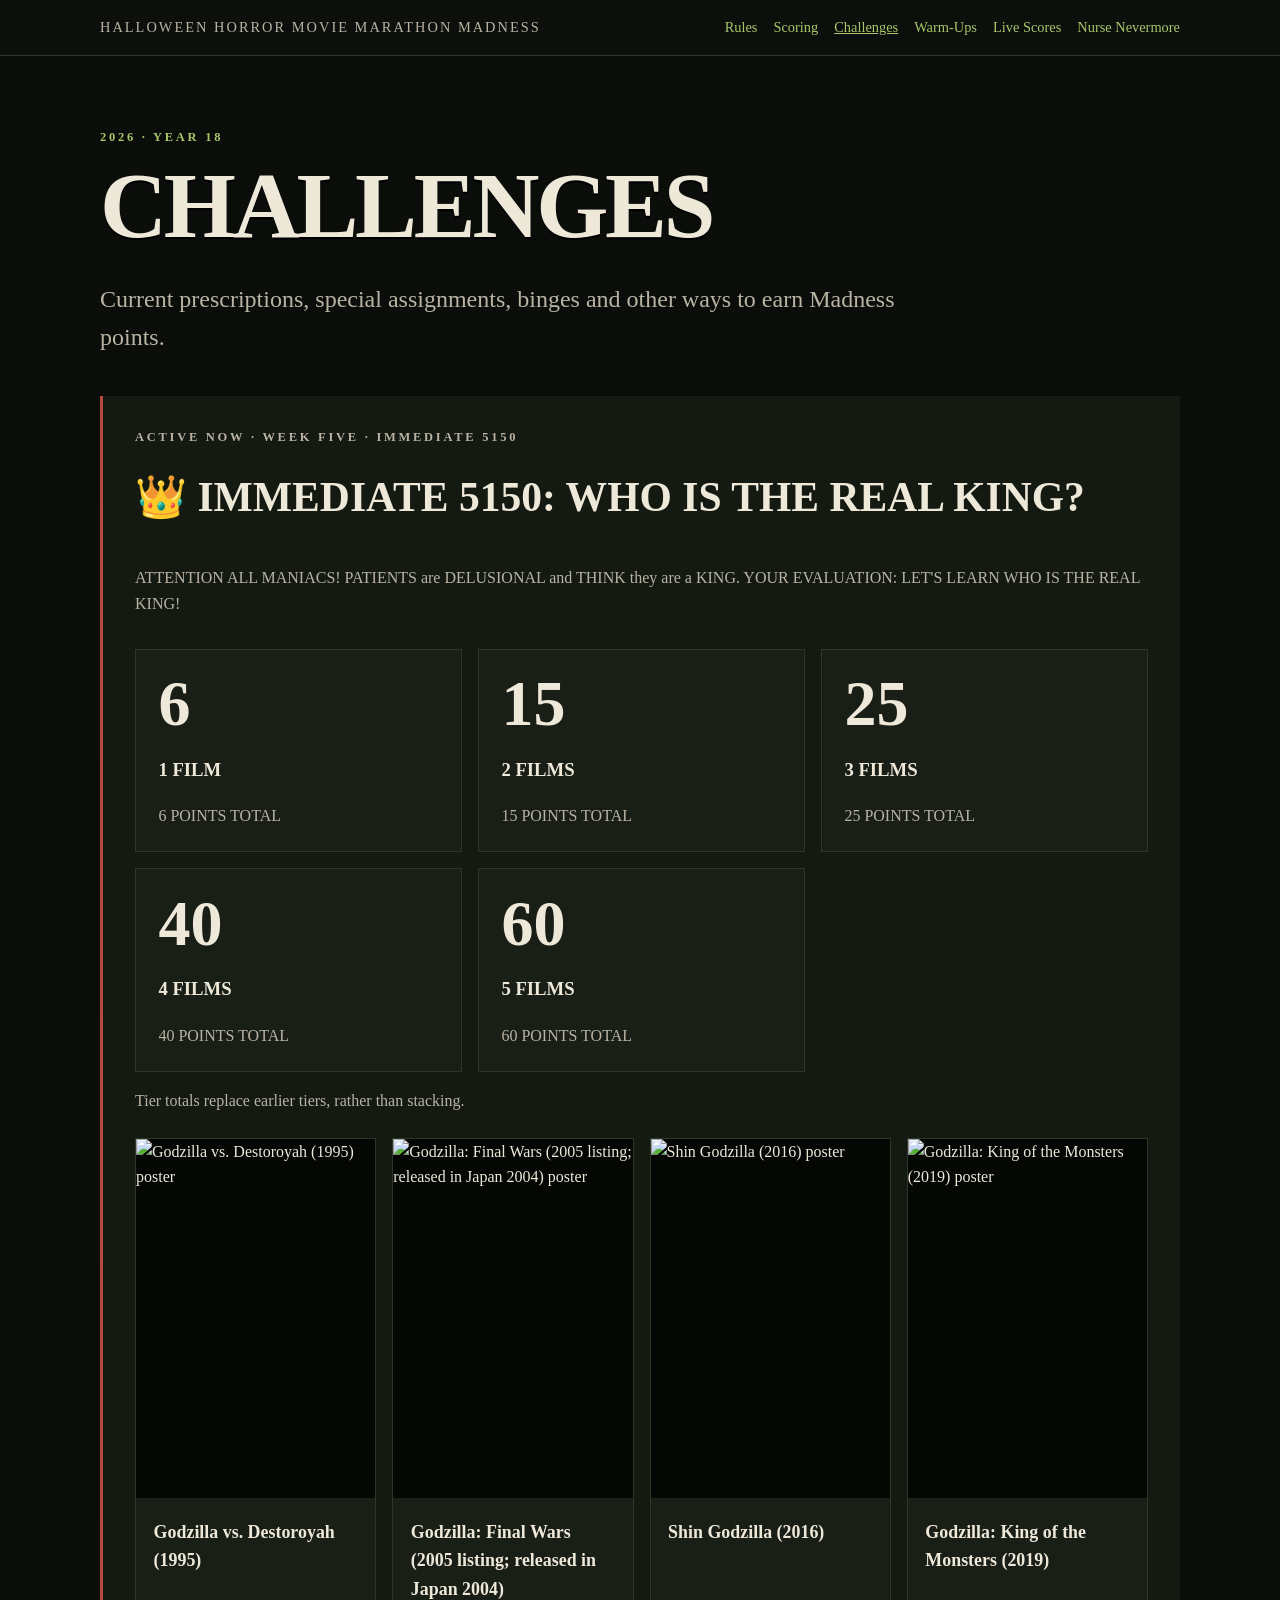
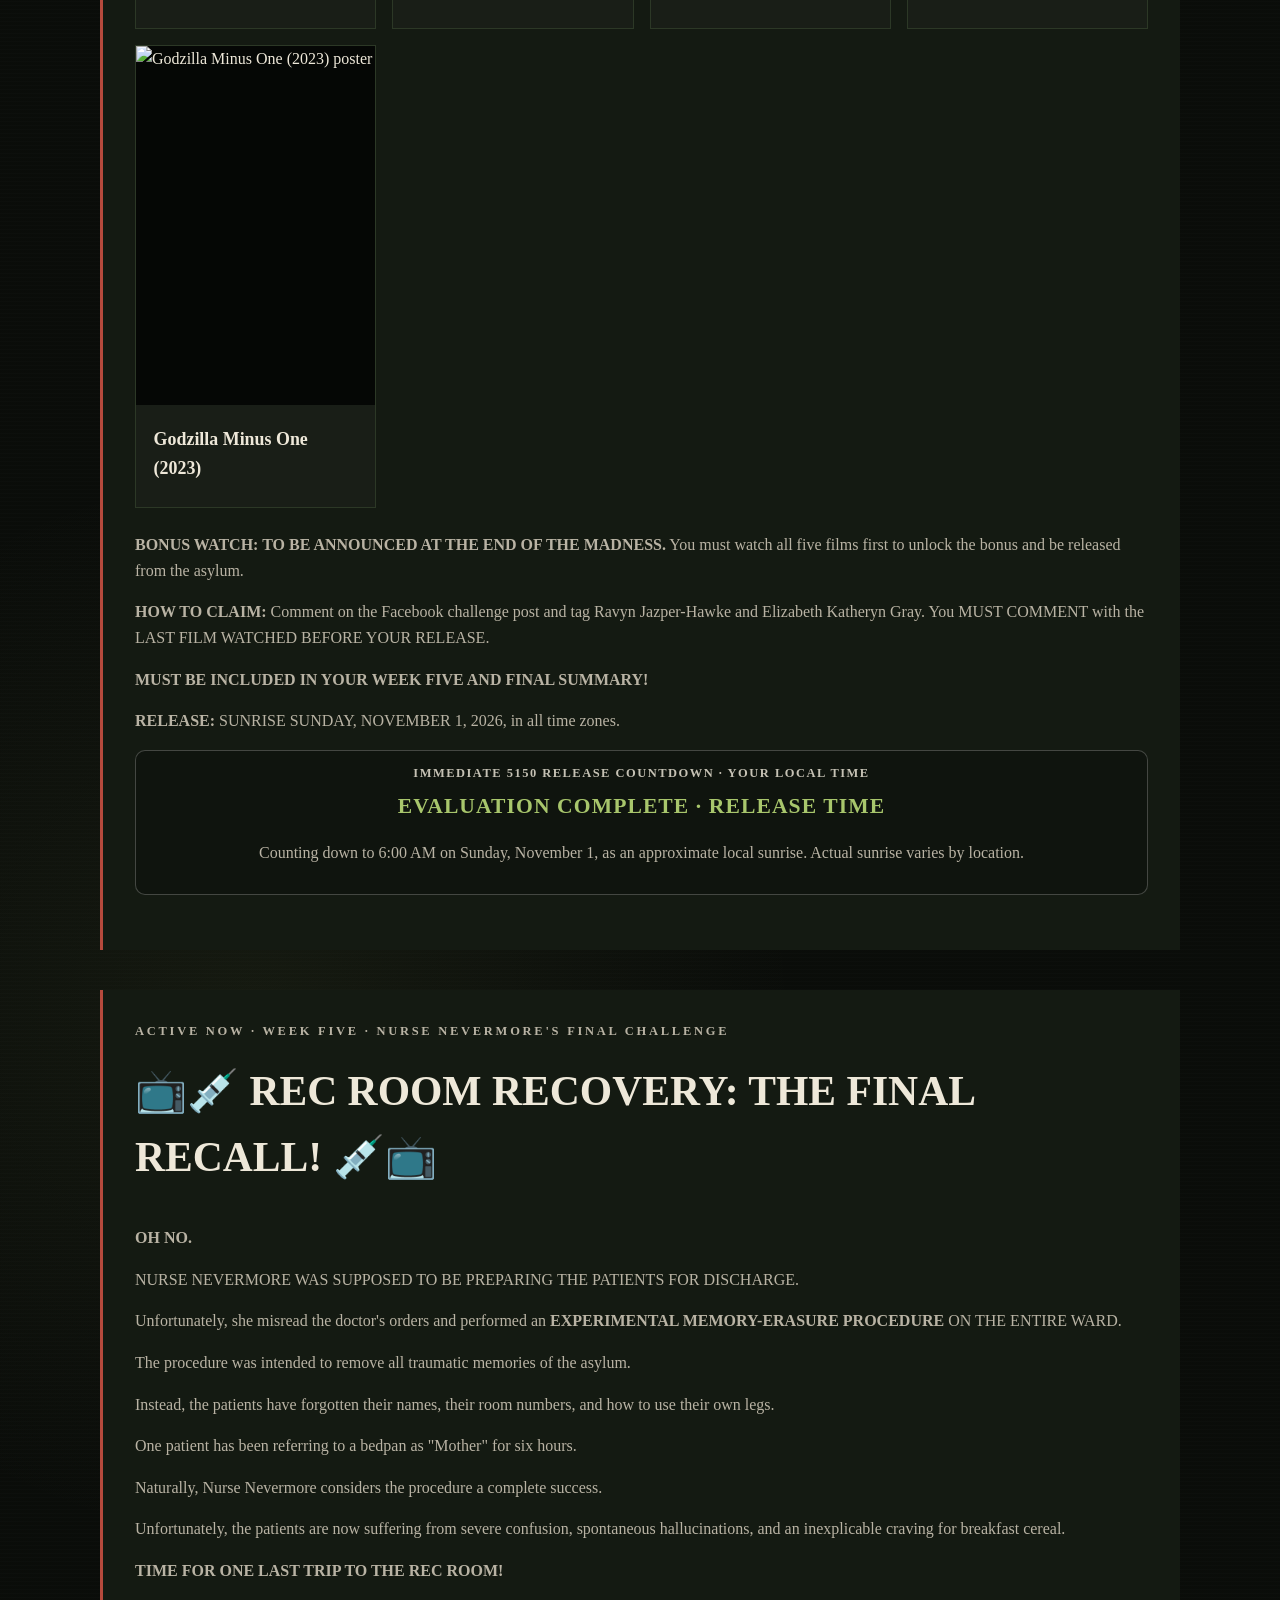
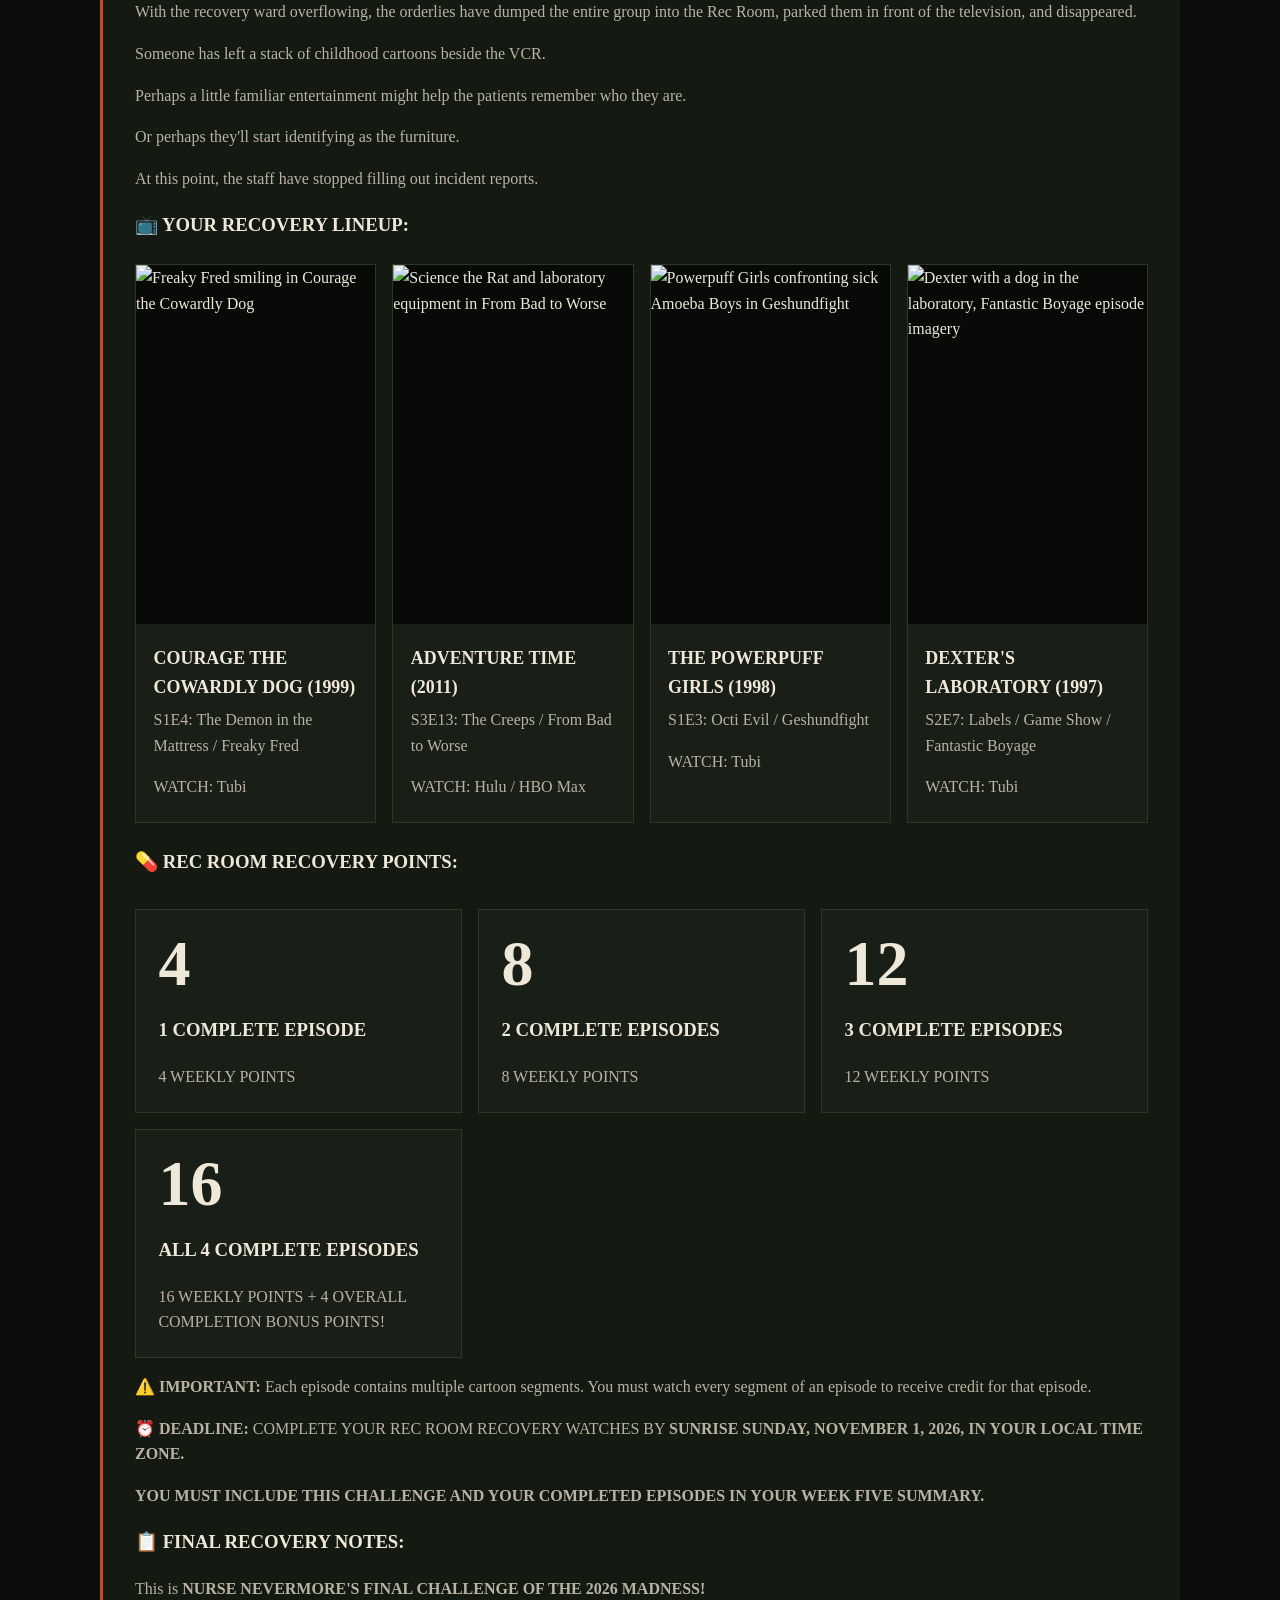
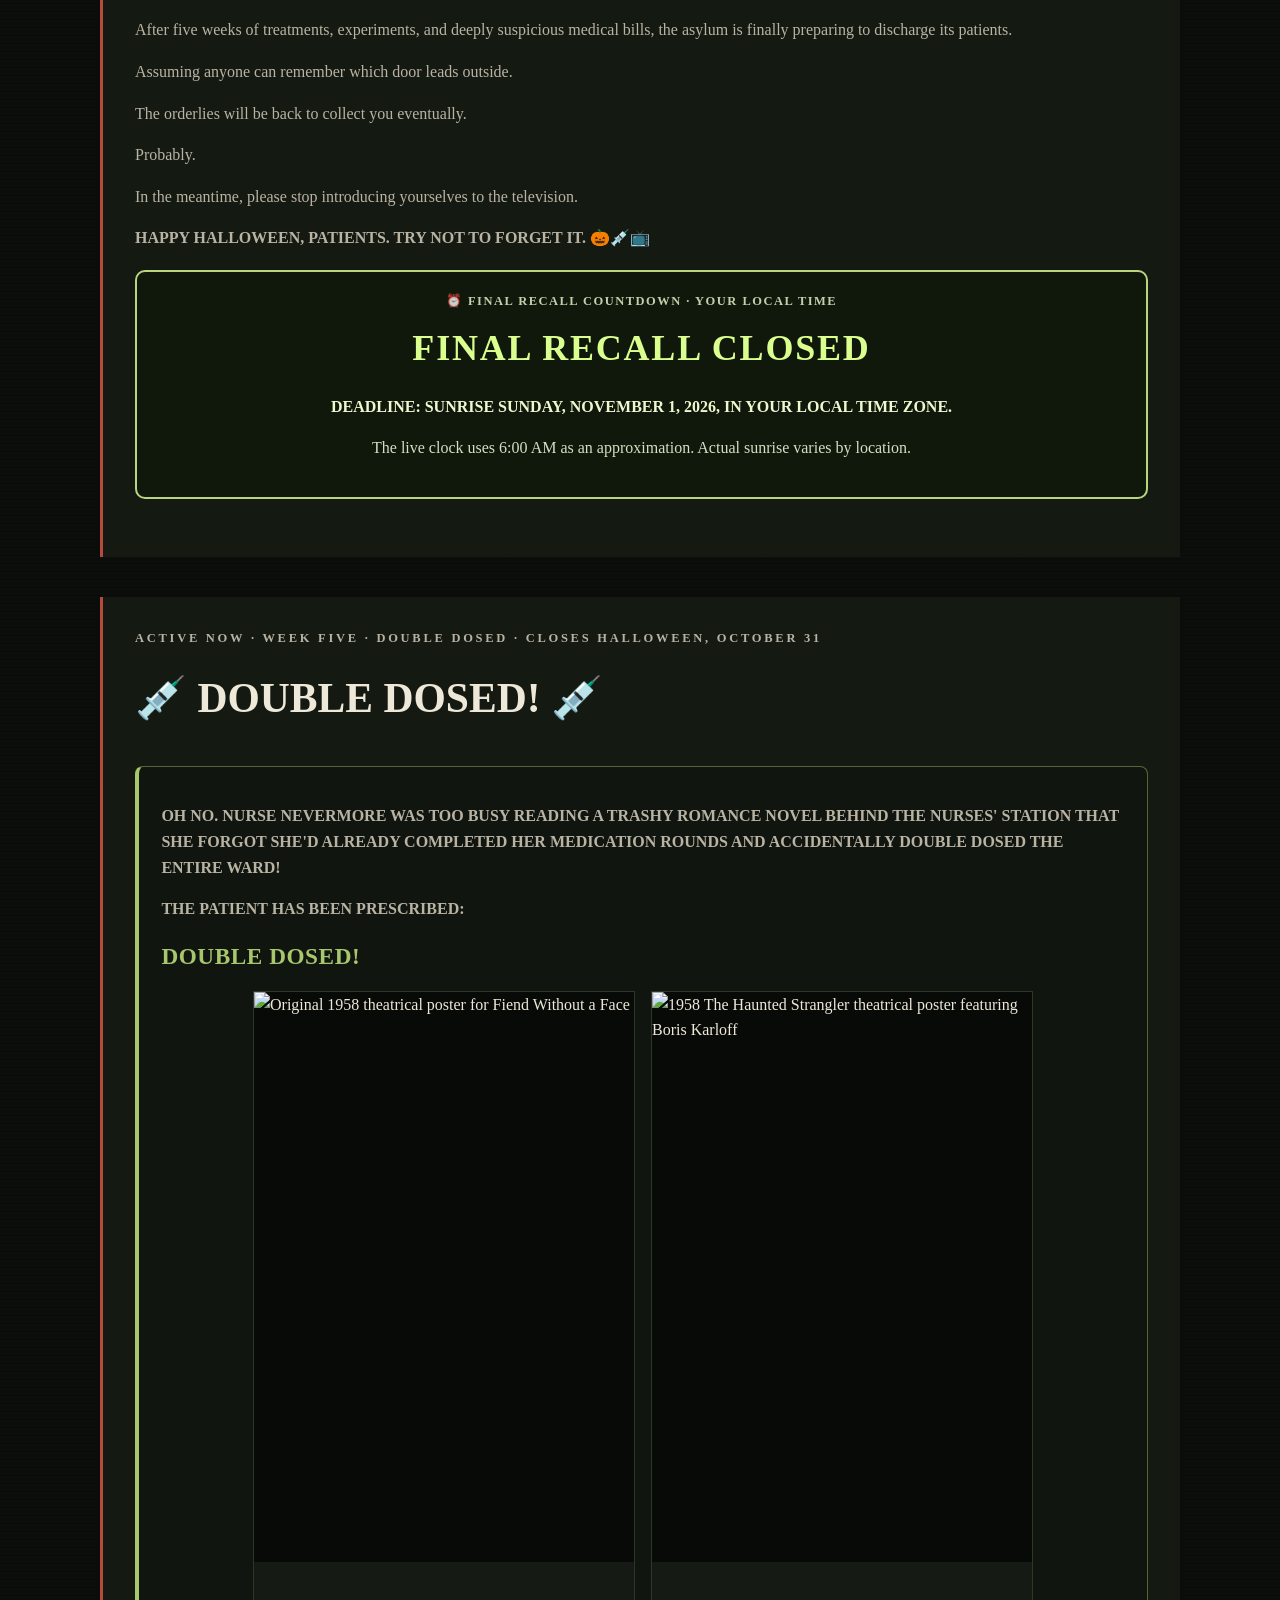
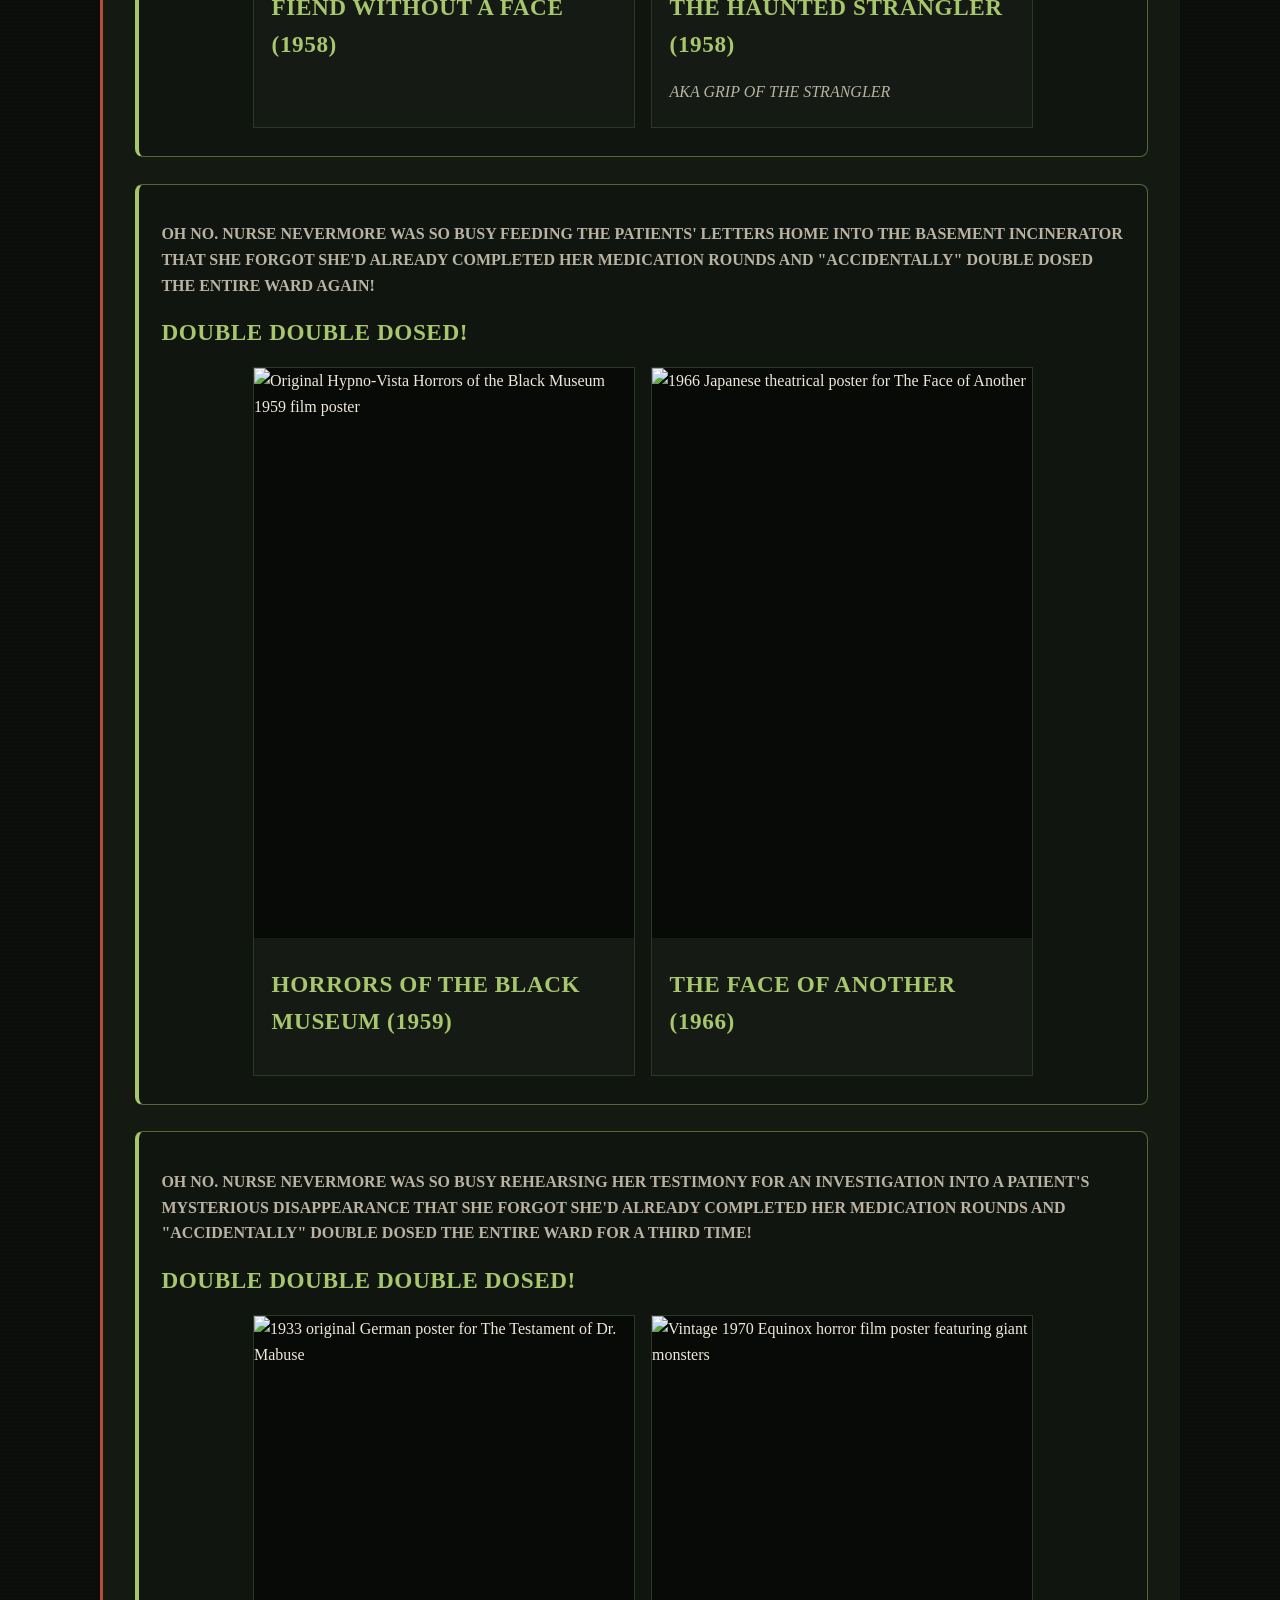
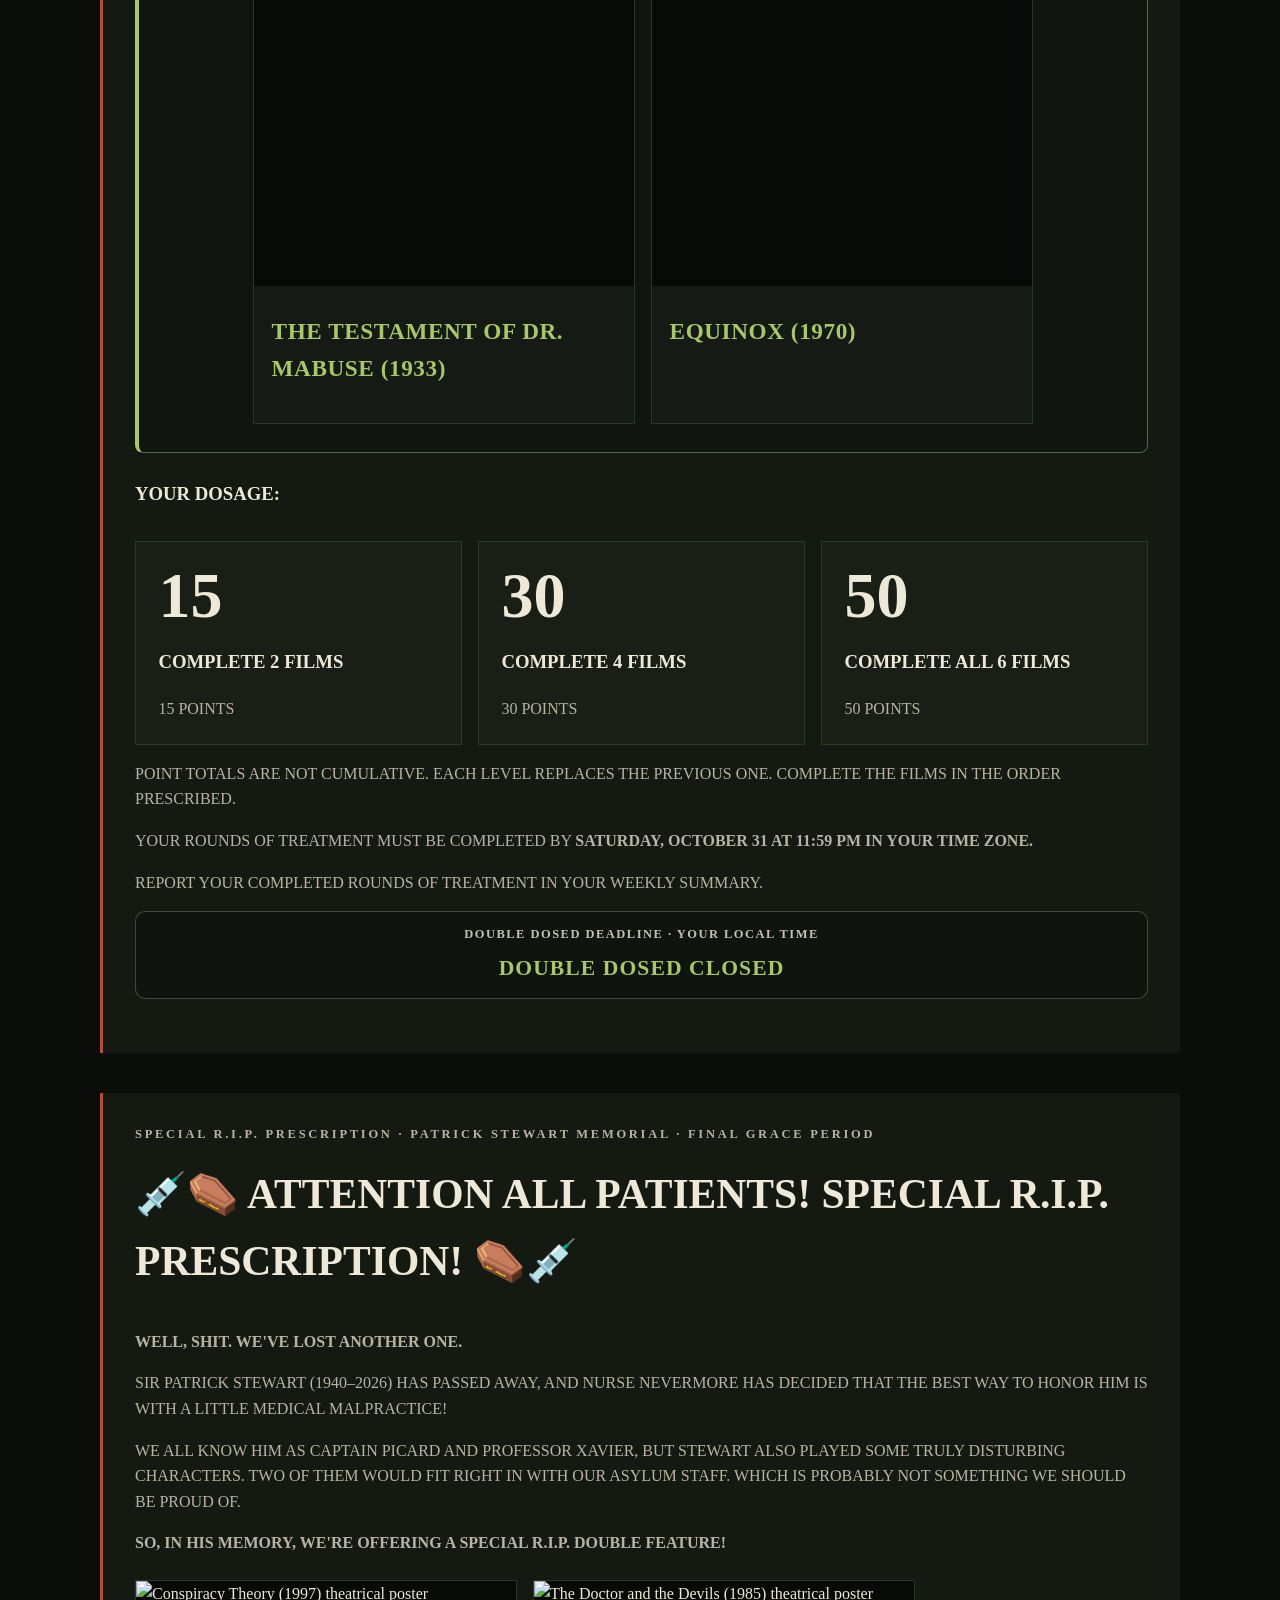
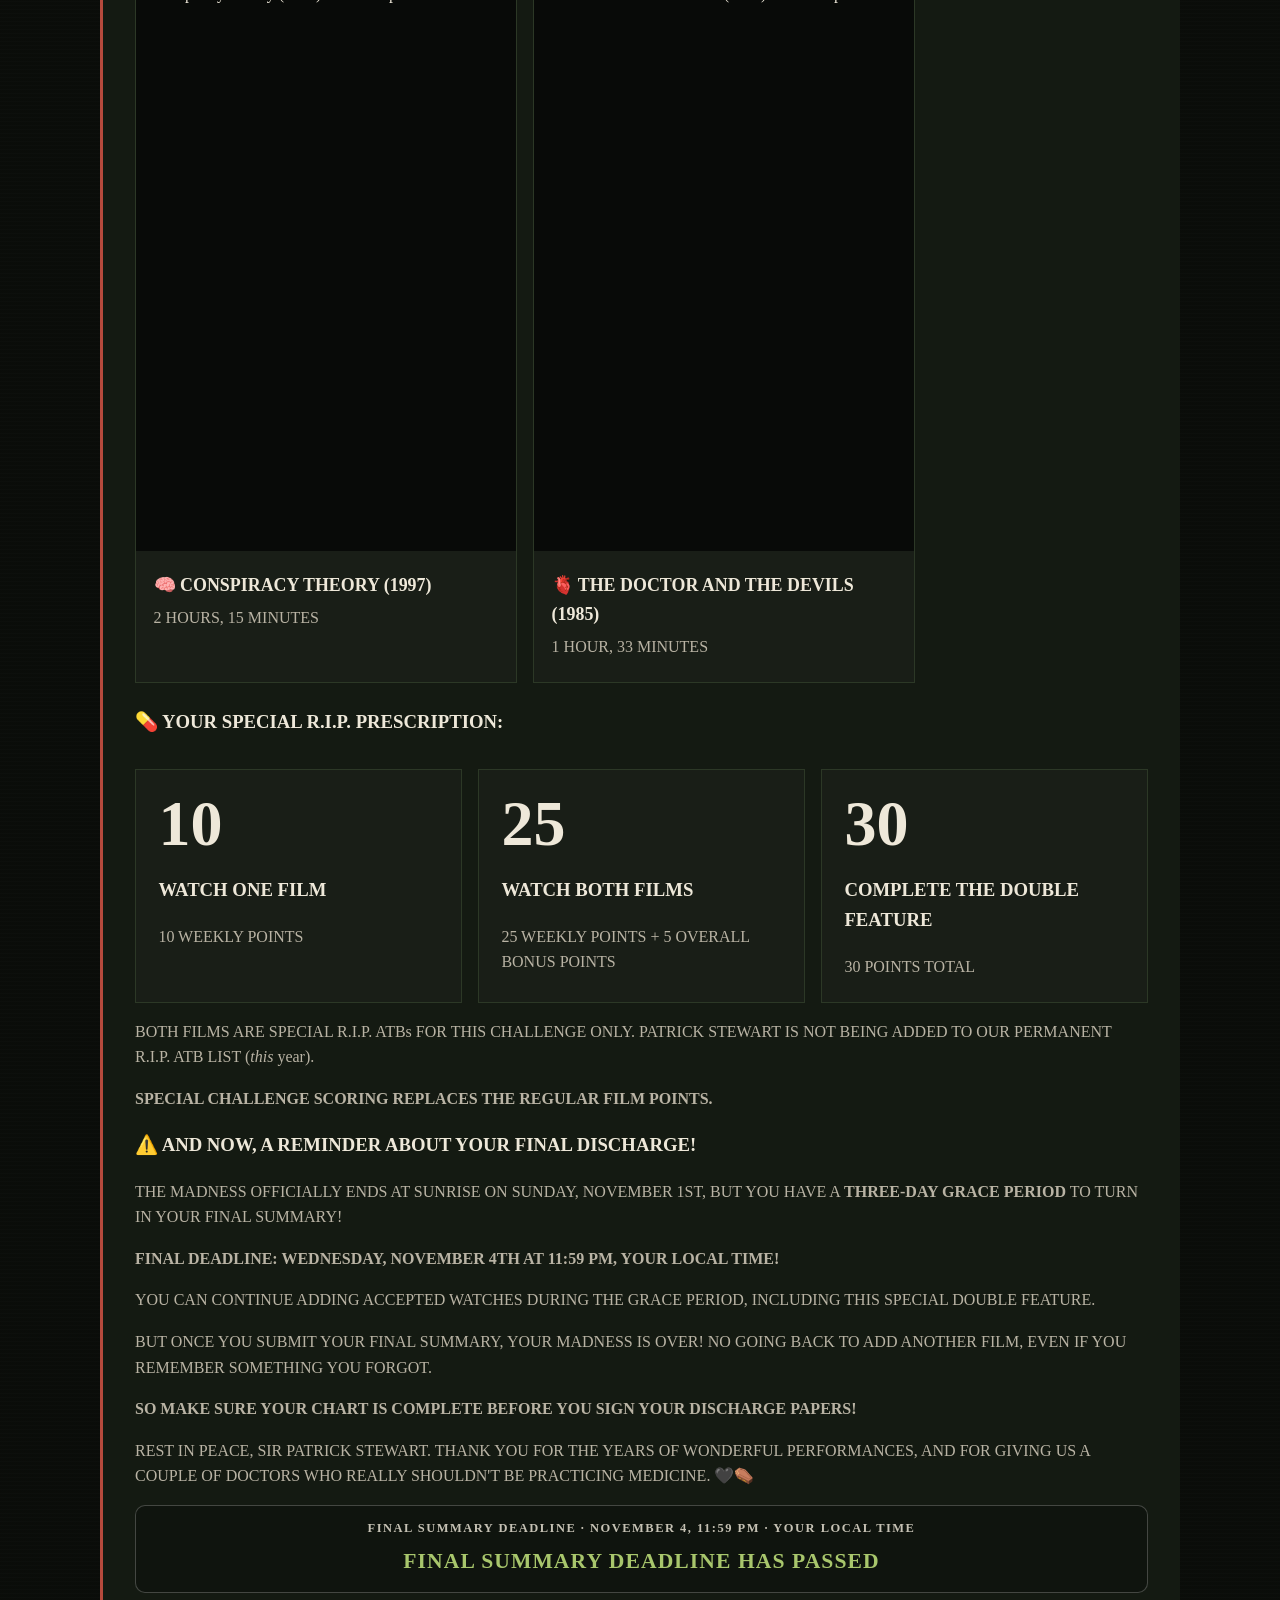
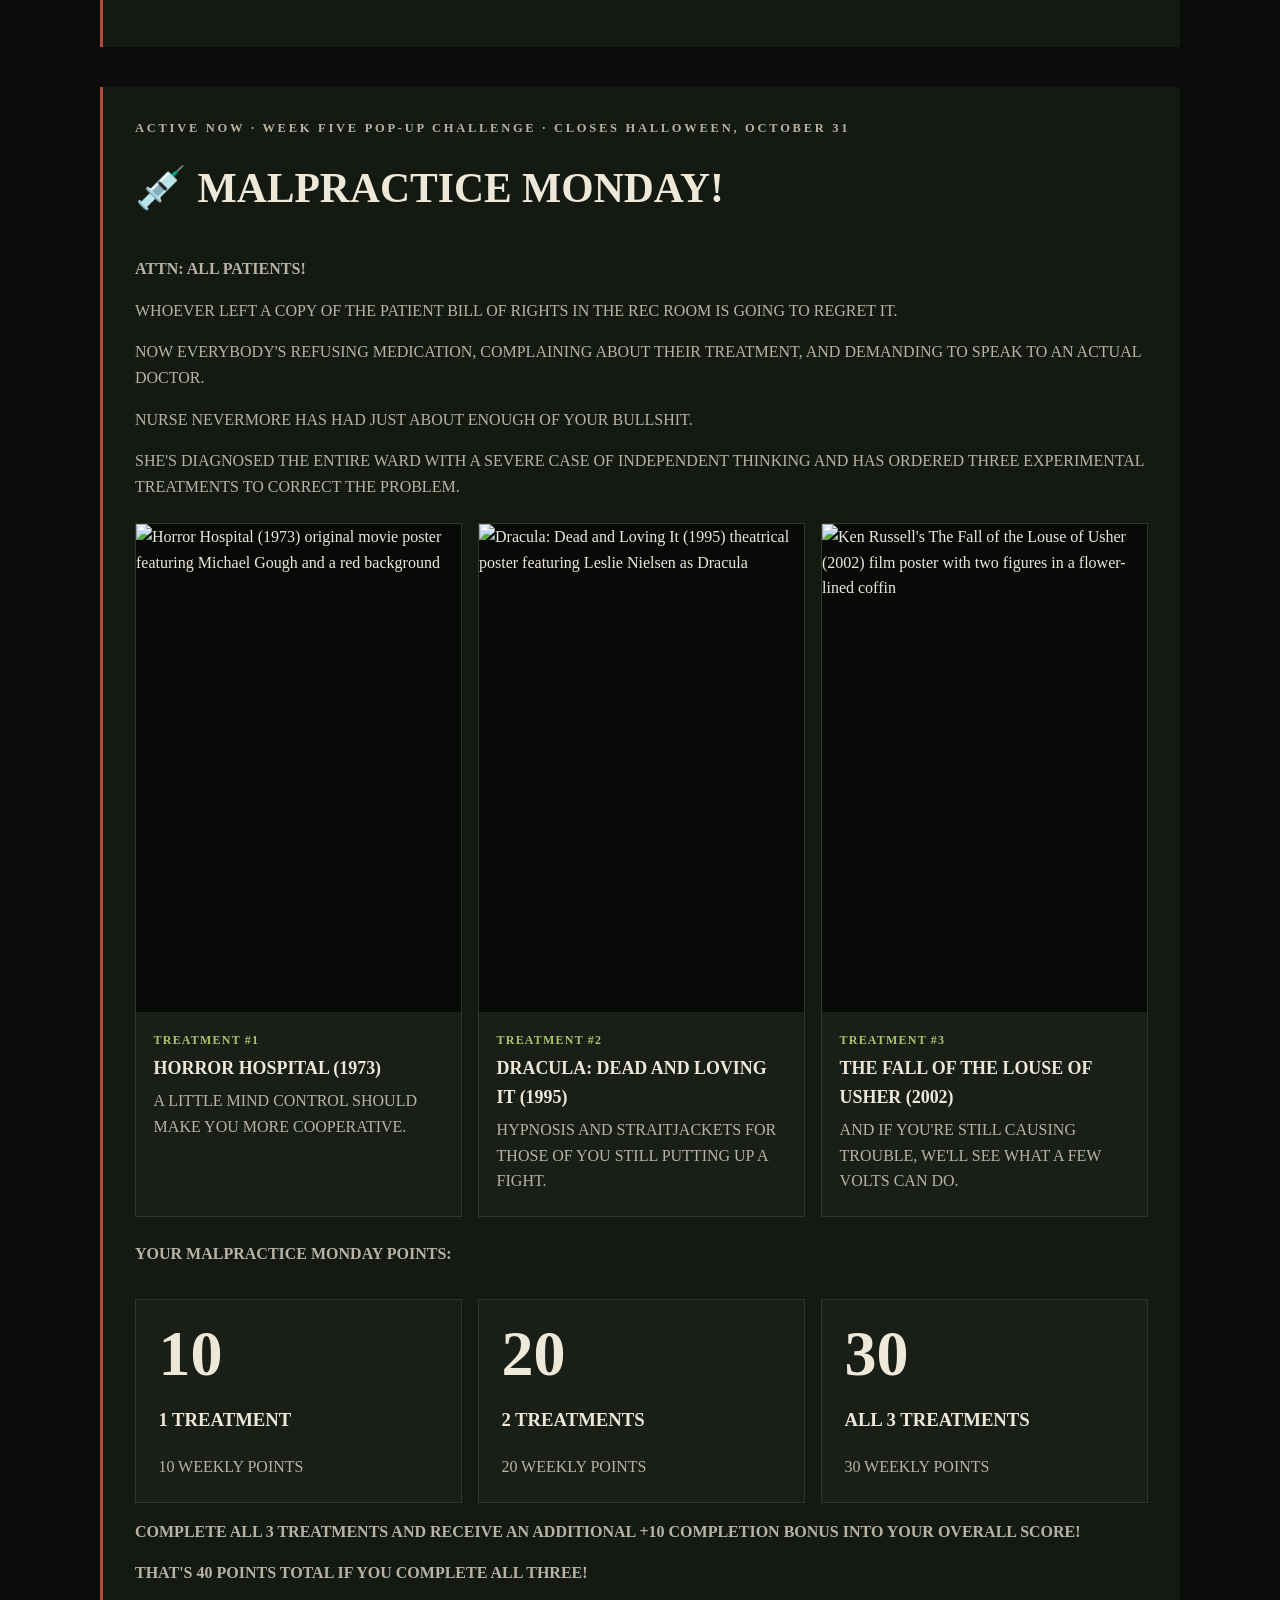
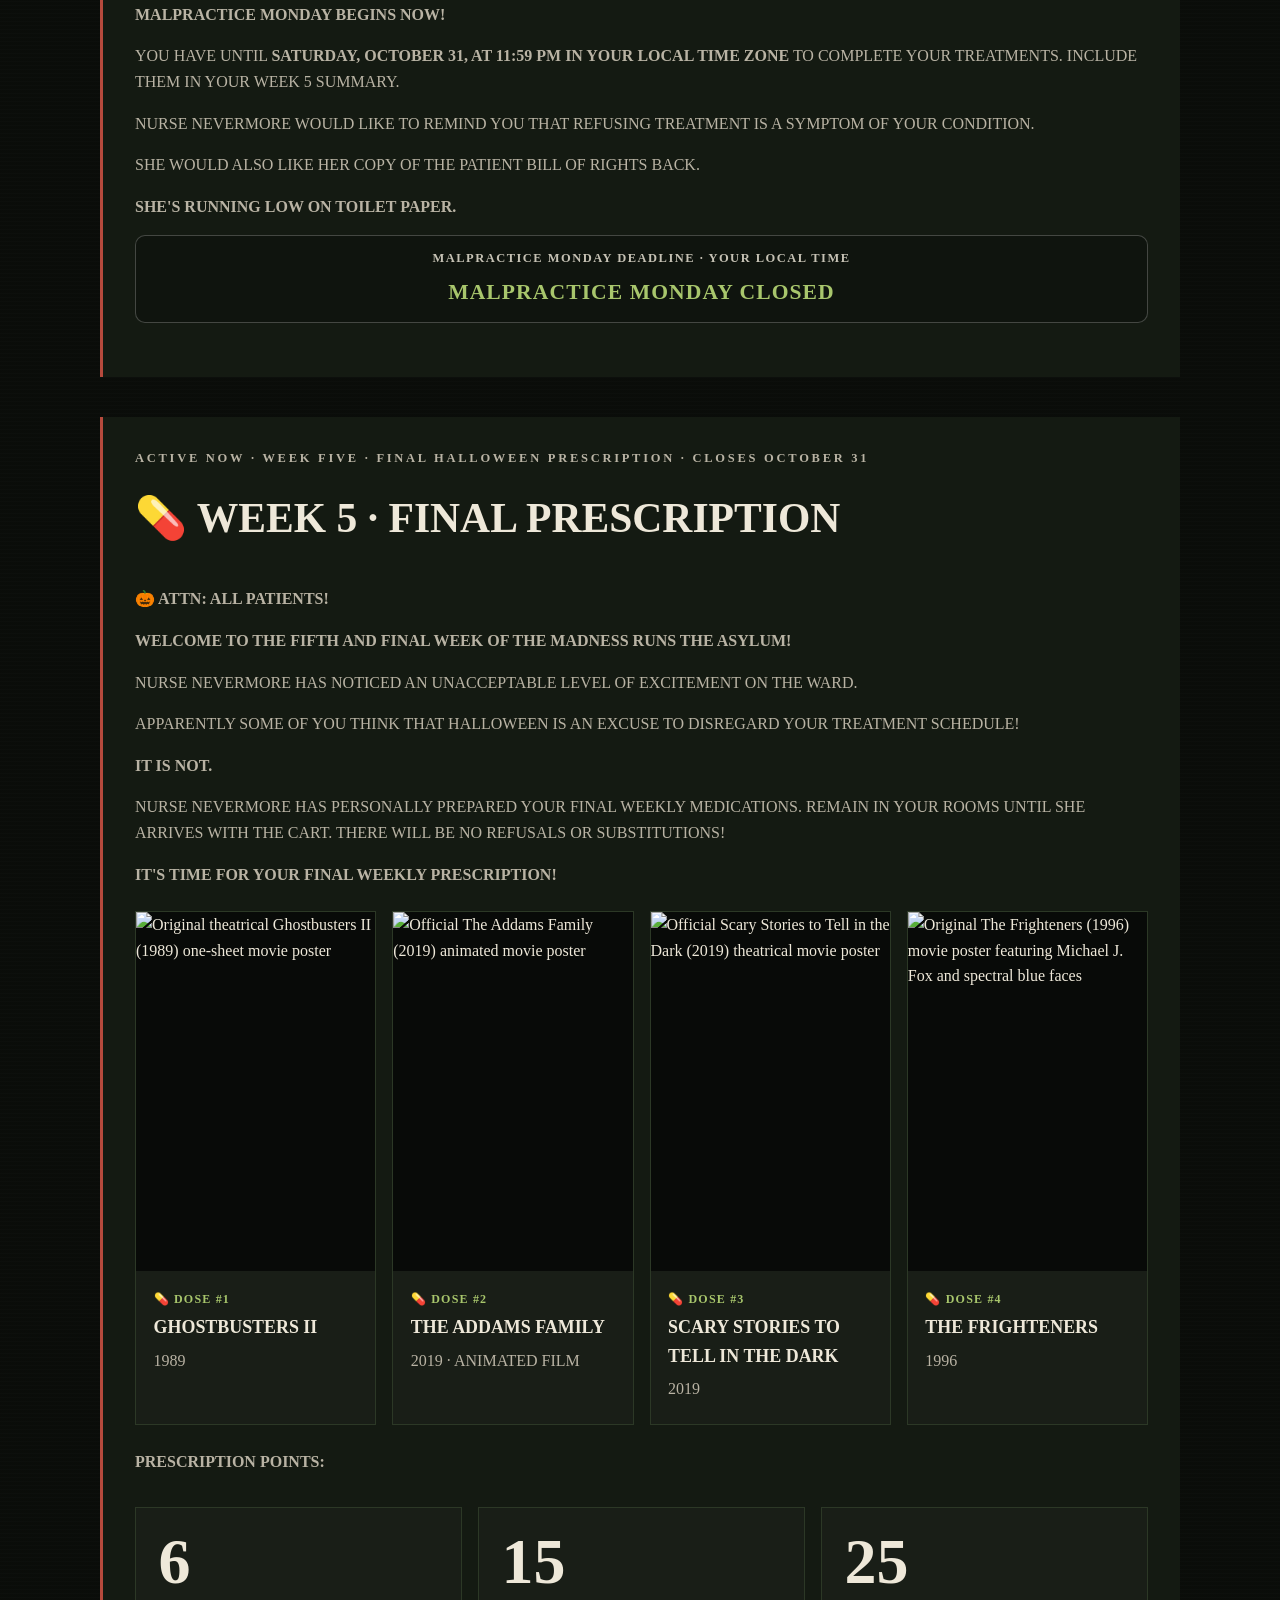
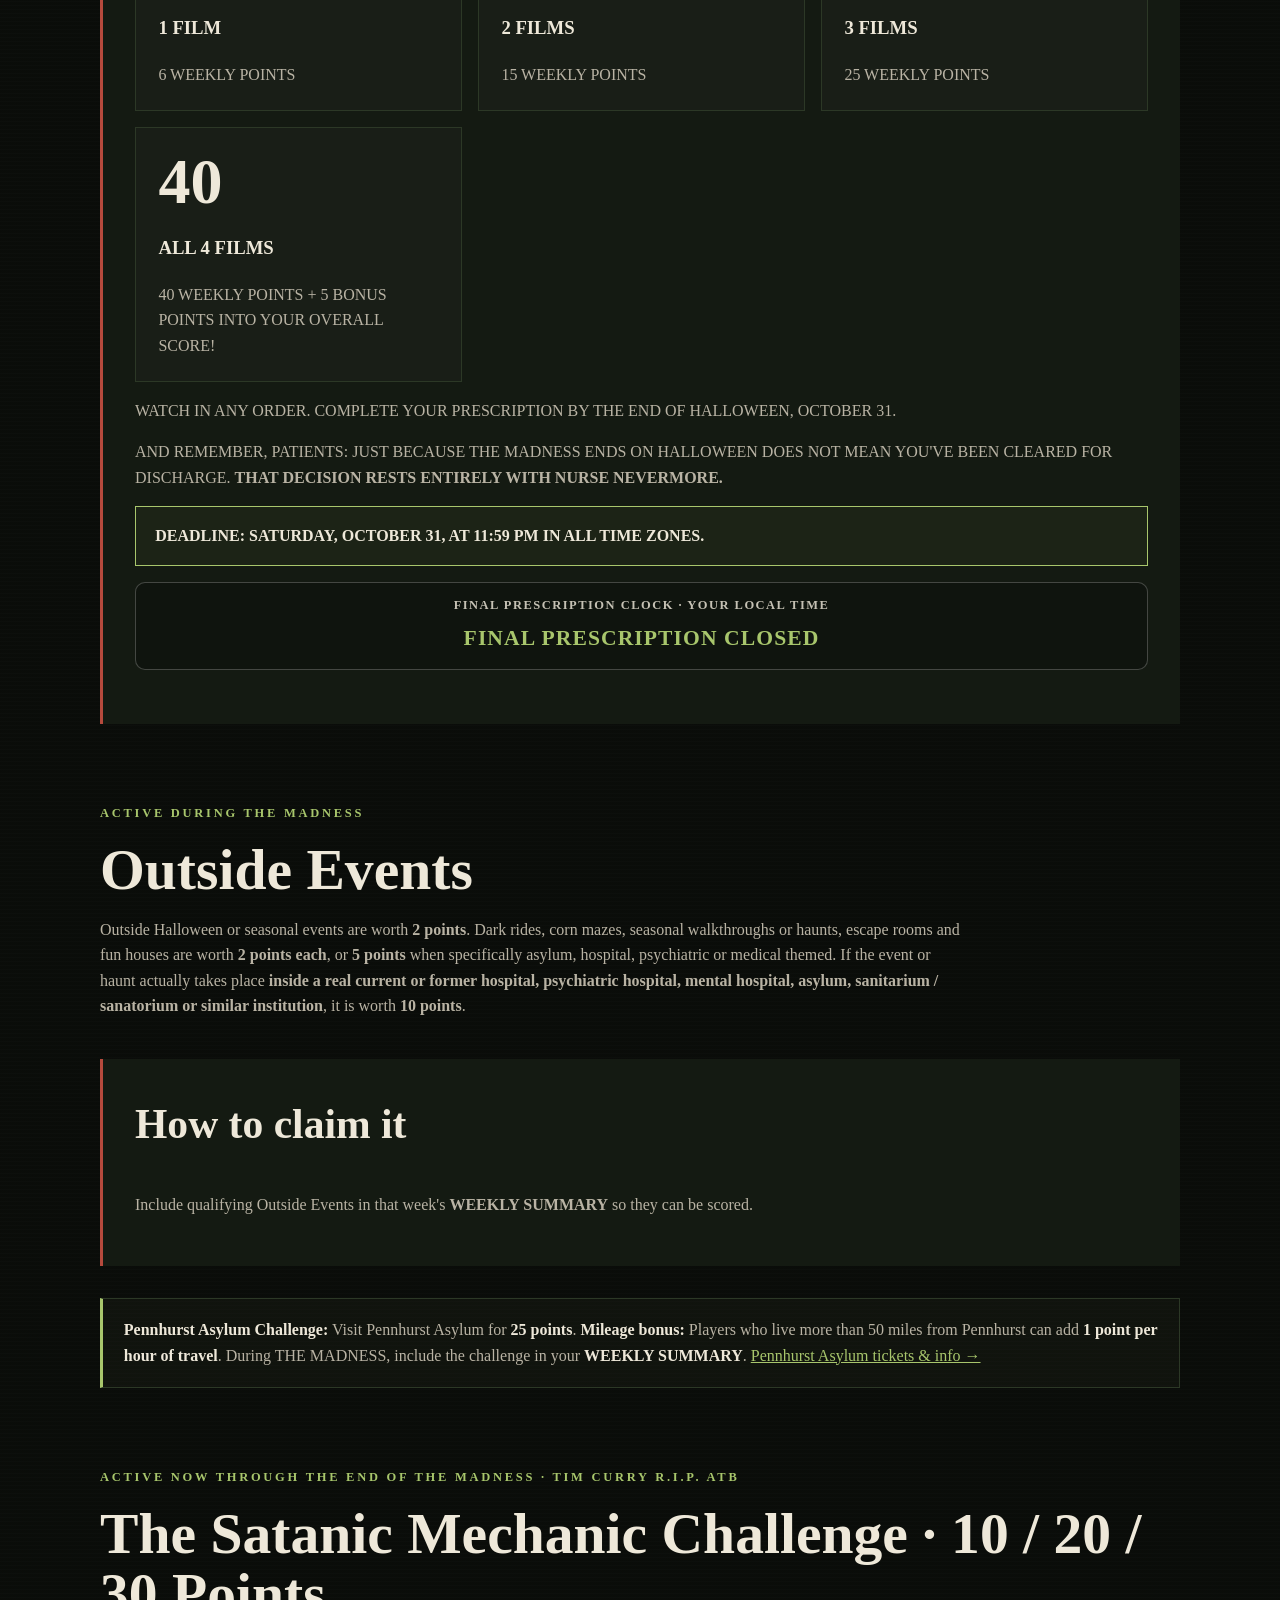
==== commit 82040cd4: "Move Final Recall countdown to bottom of challenge section" ====
--- a/challenges.html
+++ b/challenges.html
@@ -168,12 +168,7 @@
     <section class="notice compact-notice" id="rec-room-recovery-final-recall">
       <p class="kicker">ACTIVE NOW · WEEK FIVE · NURSE NEVERMORE'S FINAL CHALLENGE</p>
       <h2>📺💉 REC ROOM RECOVERY: THE FINAL RECALL! 💉📺</h2>
-      <div class="countdown-panel" role="timer" aria-live="off" style="display:block!important;border:2px solid #b8d57f;padding:1.25rem;margin:1.2rem 0 1.6rem;background:#10180b;text-align:center;">
-        <span class="countdown-label" style="display:block;color:#eef7cf;">⏰ FINAL RECALL COUNTDOWN · YOUR LOCAL TIME</span>
-        <strong id="final-recall-countdown" class="countdown-value" style="display:block;font-size:clamp(1.5rem,4vw,2.25rem);color:#dbff8e;margin:.5rem auto;">ENDS SUNDAY, NOVEMBER 1, AT APPROX. 6:00 AM</strong>
-        <p style="color:#eef7cf;"><strong>DEADLINE: SUNRISE SUNDAY, NOVEMBER 1, 2026, IN YOUR LOCAL TIME ZONE.</strong></p>
-        <p style="color:#d4dec3;">The live clock uses 6:00 AM as an approximation. Actual sunrise varies by location.</p>
-      </div>
+      
       <p><strong>OH NO.</strong></p>
       <p>NURSE NEVERMORE WAS SUPPOSED TO BE PREPARING THE PATIENTS FOR DISCHARGE.</p>
       <p>Unfortunately, she misread the doctor's orders and performed an <strong>EXPERIMENTAL MEMORY-ERASURE PROCEDURE</strong> ON THE ENTIRE WARD.</p>
@@ -211,6 +206,12 @@
       <p>Probably.</p>
       <p>In the meantime, please stop introducing yourselves to the television.</p>
       <p><strong>HAPPY HALLOWEEN, PATIENTS. TRY NOT TO FORGET IT. 🎃💉📺</strong></p>
+      <div class="countdown-panel" role="timer" aria-live="off" style="display:block!important;border:2px solid #b8d57f;padding:1.25rem;margin:1.2rem 0 1.6rem;background:#10180b;text-align:center;">
+        <span class="countdown-label" style="display:block;color:#eef7cf;">⏰ FINAL RECALL COUNTDOWN · YOUR LOCAL TIME</span>
+        <strong id="final-recall-countdown" class="countdown-value" style="display:block;font-size:clamp(1.5rem,4vw,2.25rem);color:#dbff8e;margin:.5rem auto;">ENDS SUNDAY, NOVEMBER 1, AT APPROX. 6:00 AM</strong>
+        <p style="color:#eef7cf;"><strong>DEADLINE: SUNRISE SUNDAY, NOVEMBER 1, 2026, IN YOUR LOCAL TIME ZONE.</strong></p>
+        <p style="color:#d4dec3;">The live clock uses 6:00 AM as an approximation. Actual sunrise varies by location.</p>
+      </div>
     </section>
     <section class="notice compact-notice" id="week-five-double-dosed">
       <p class="kicker">ACTIVE NOW · WEEK FIVE · DOUBLE DOSED · CLOSES HALLOWEEN, OCTOBER 31</p>
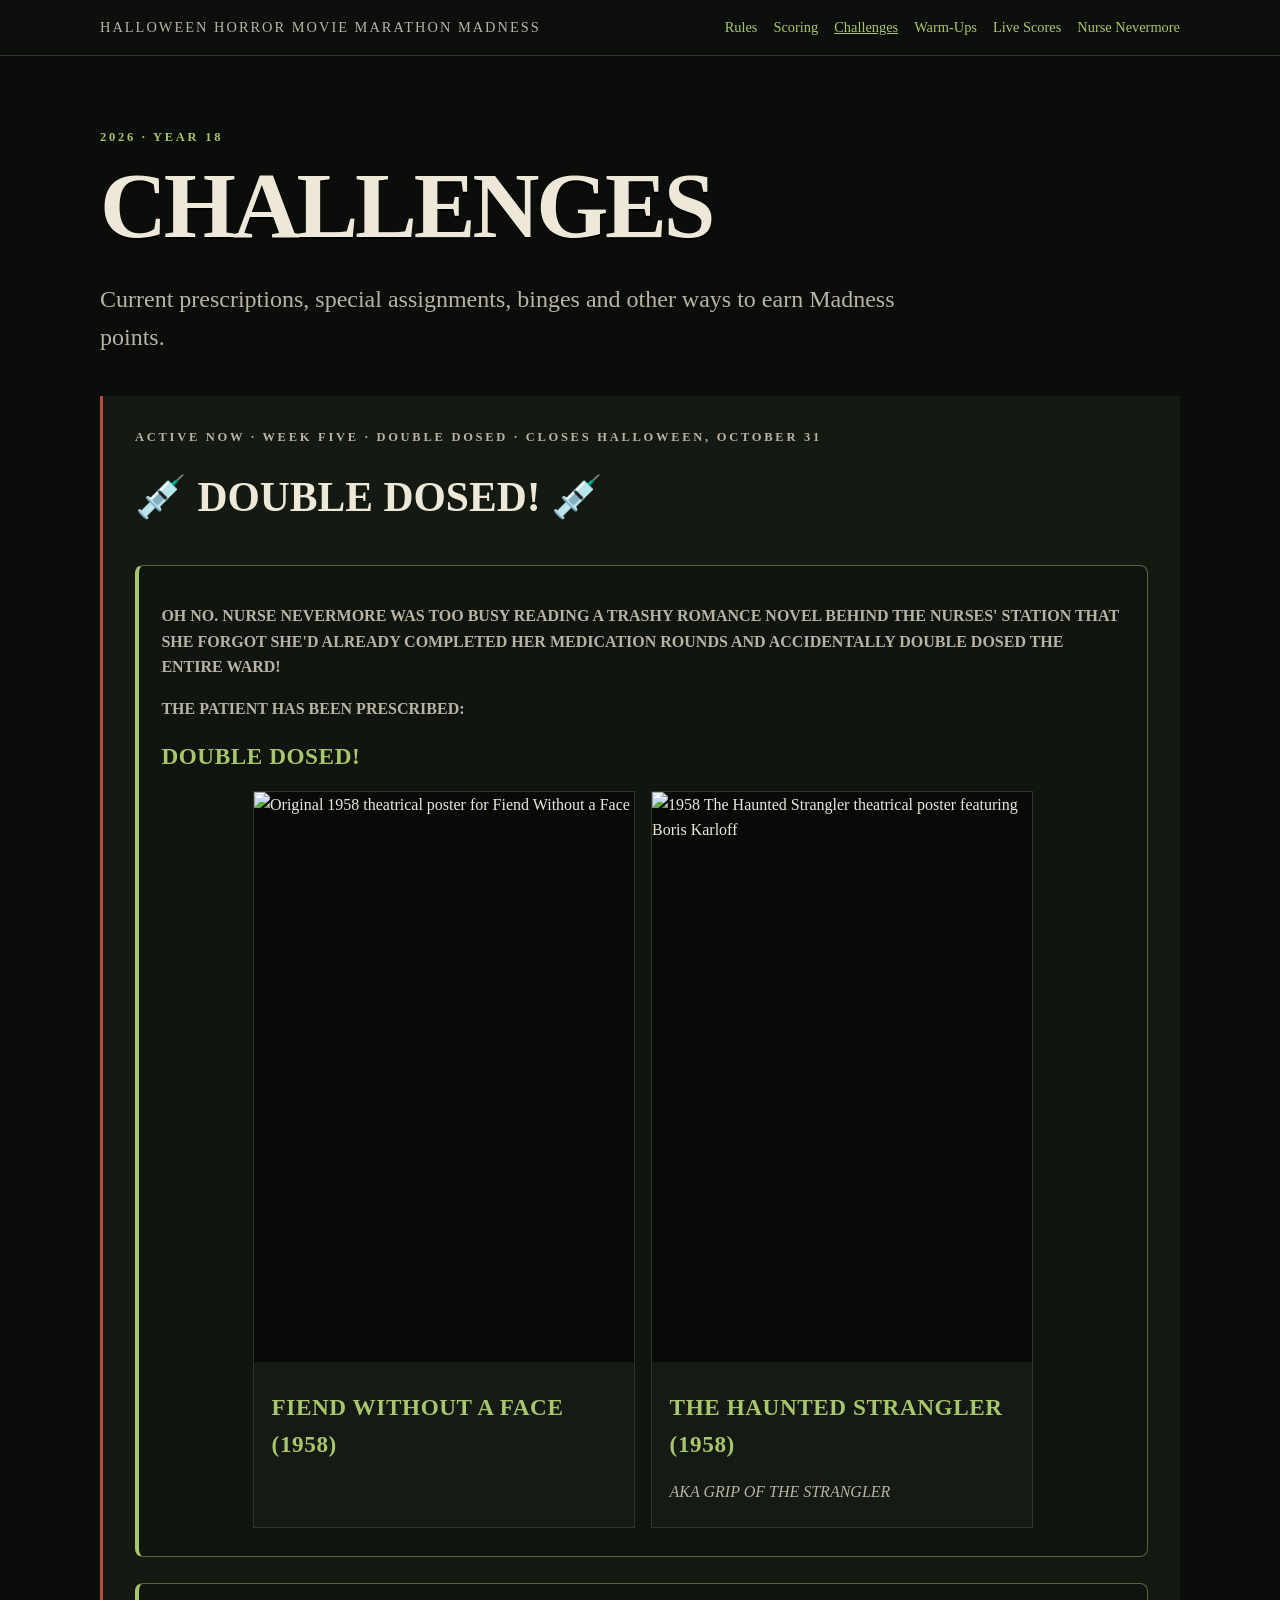
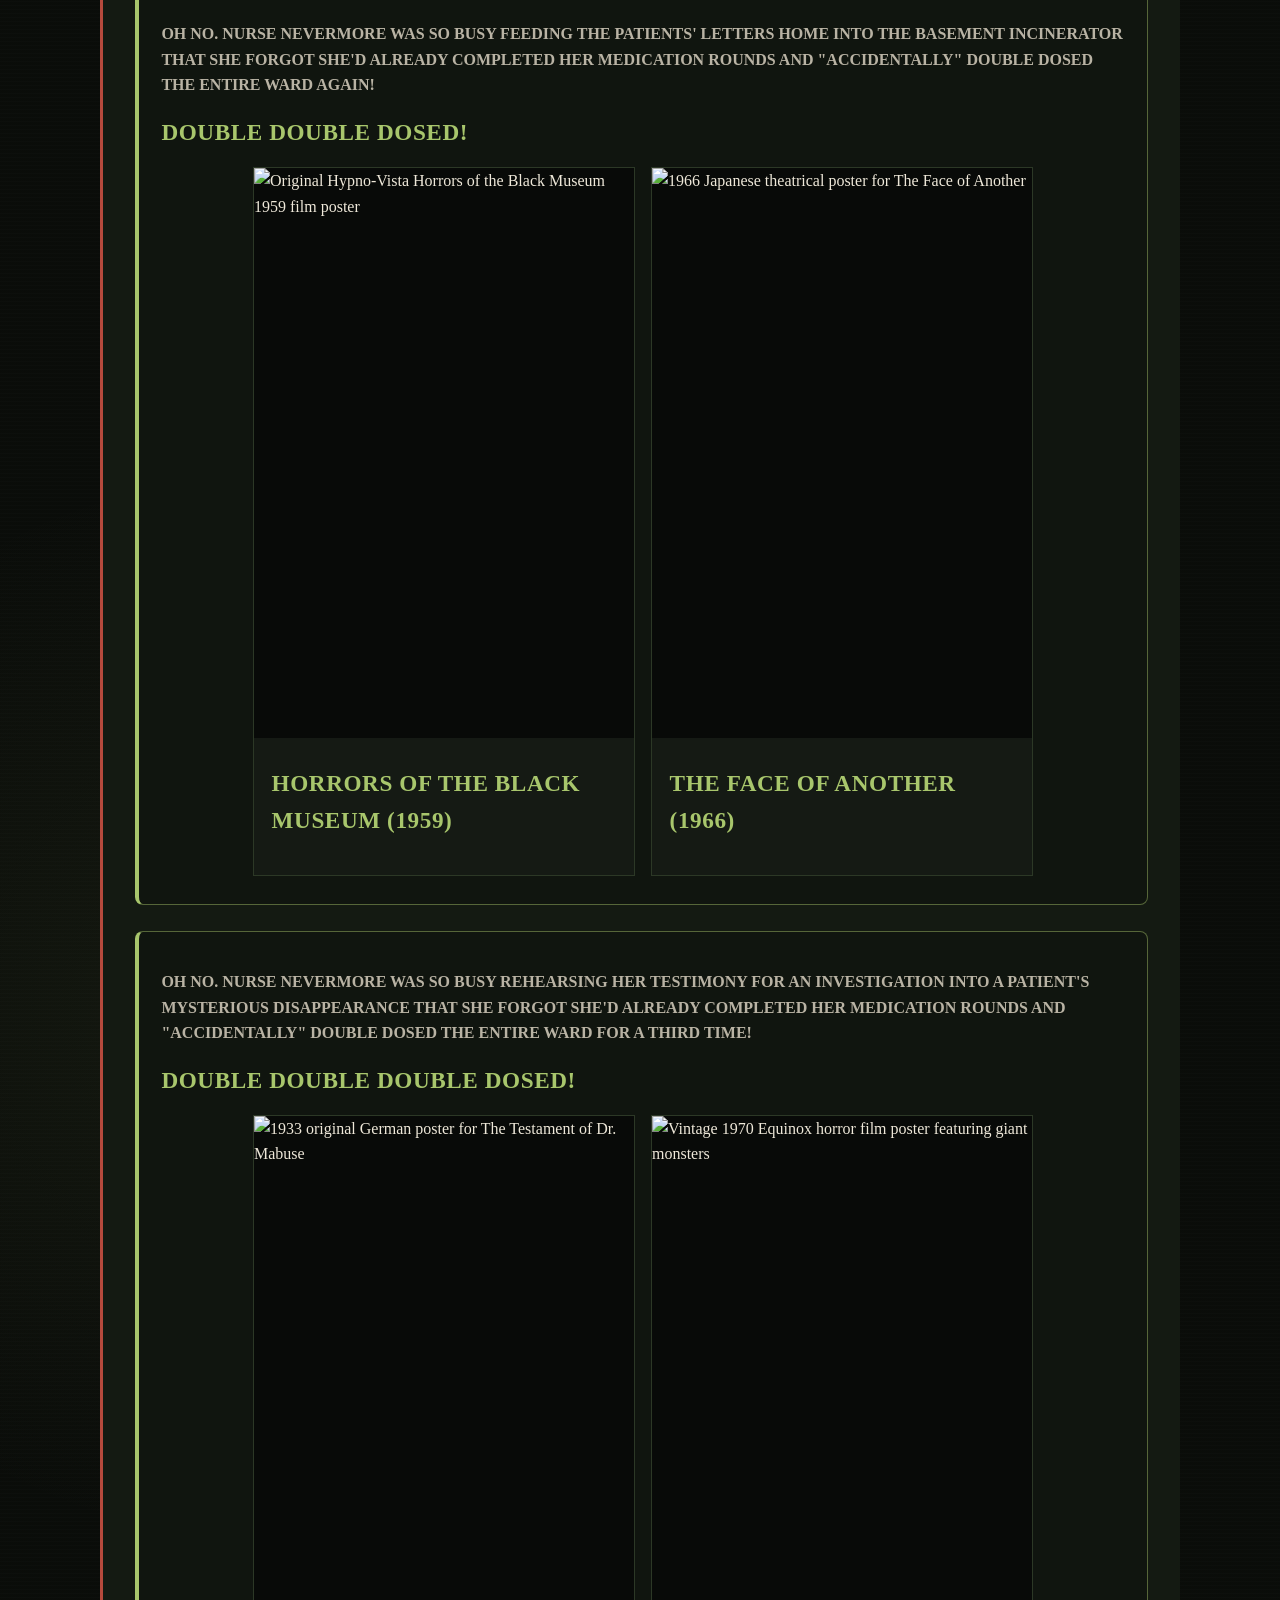
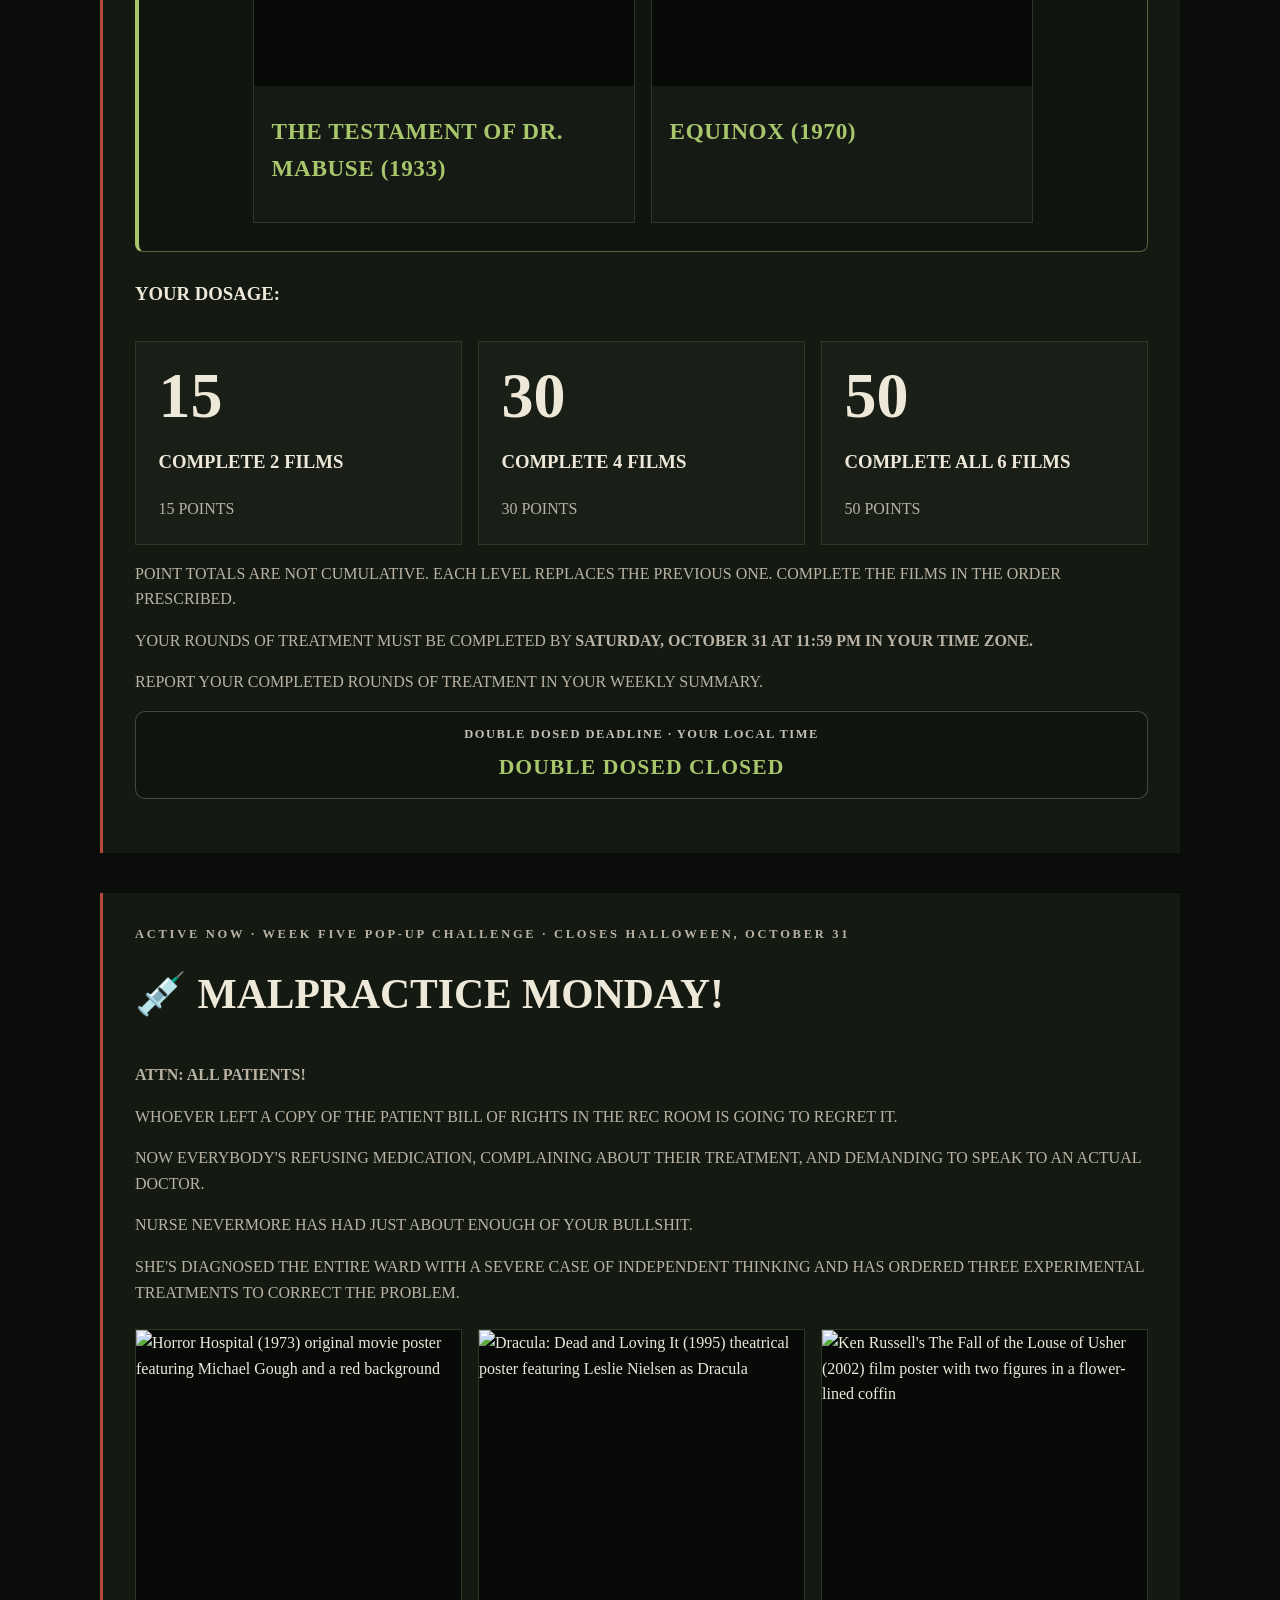
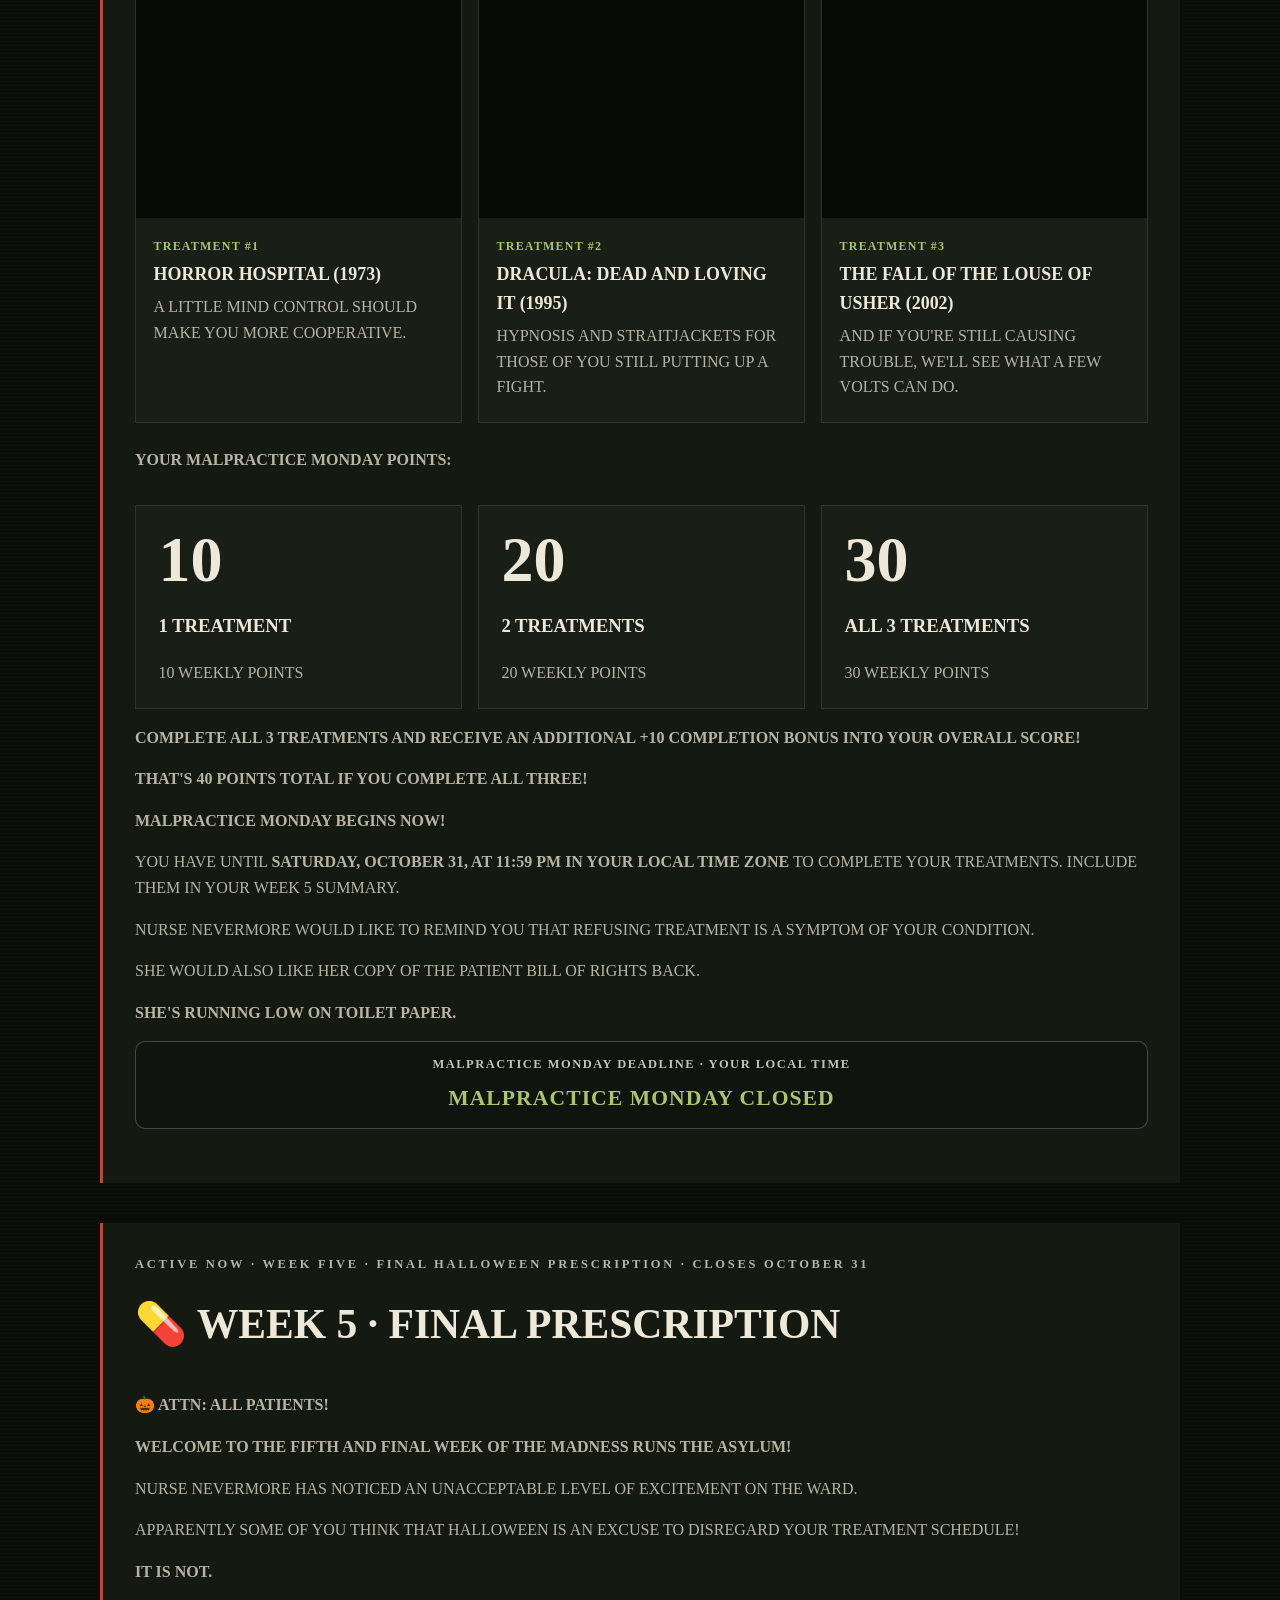
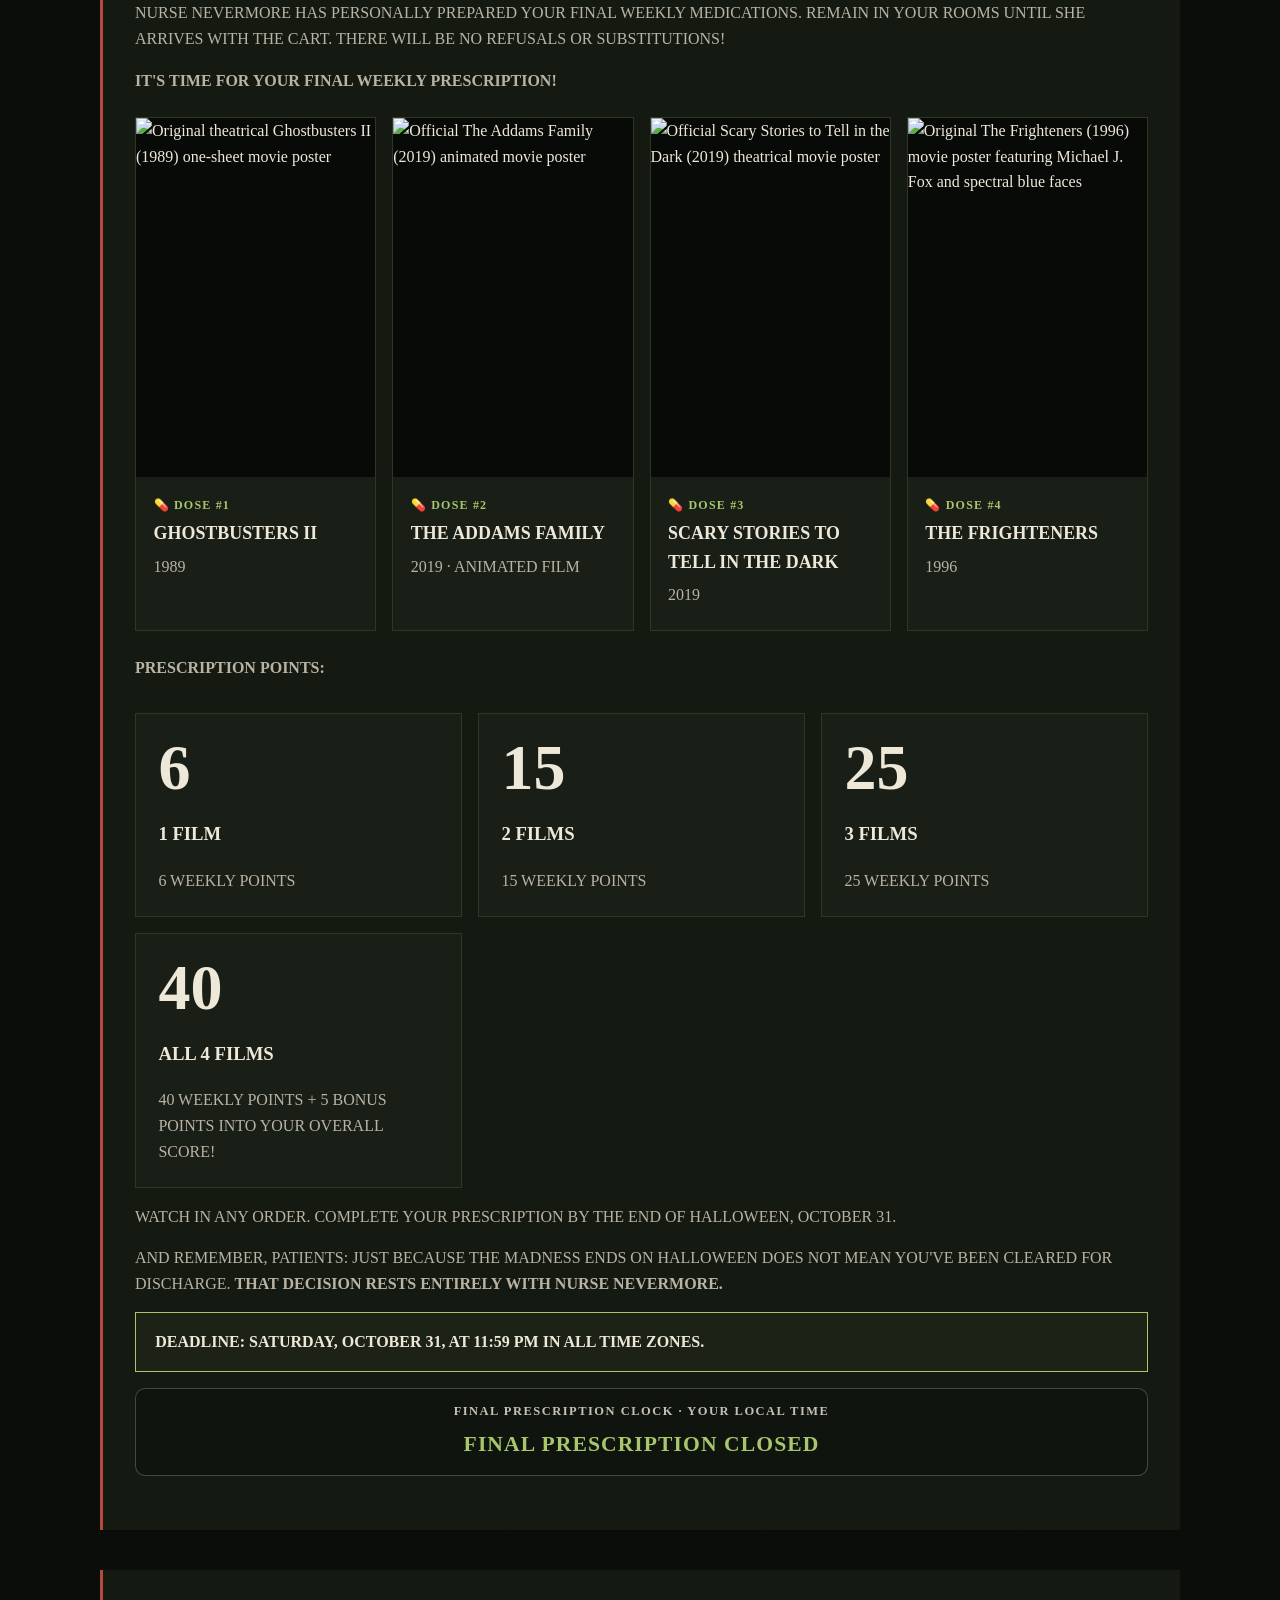
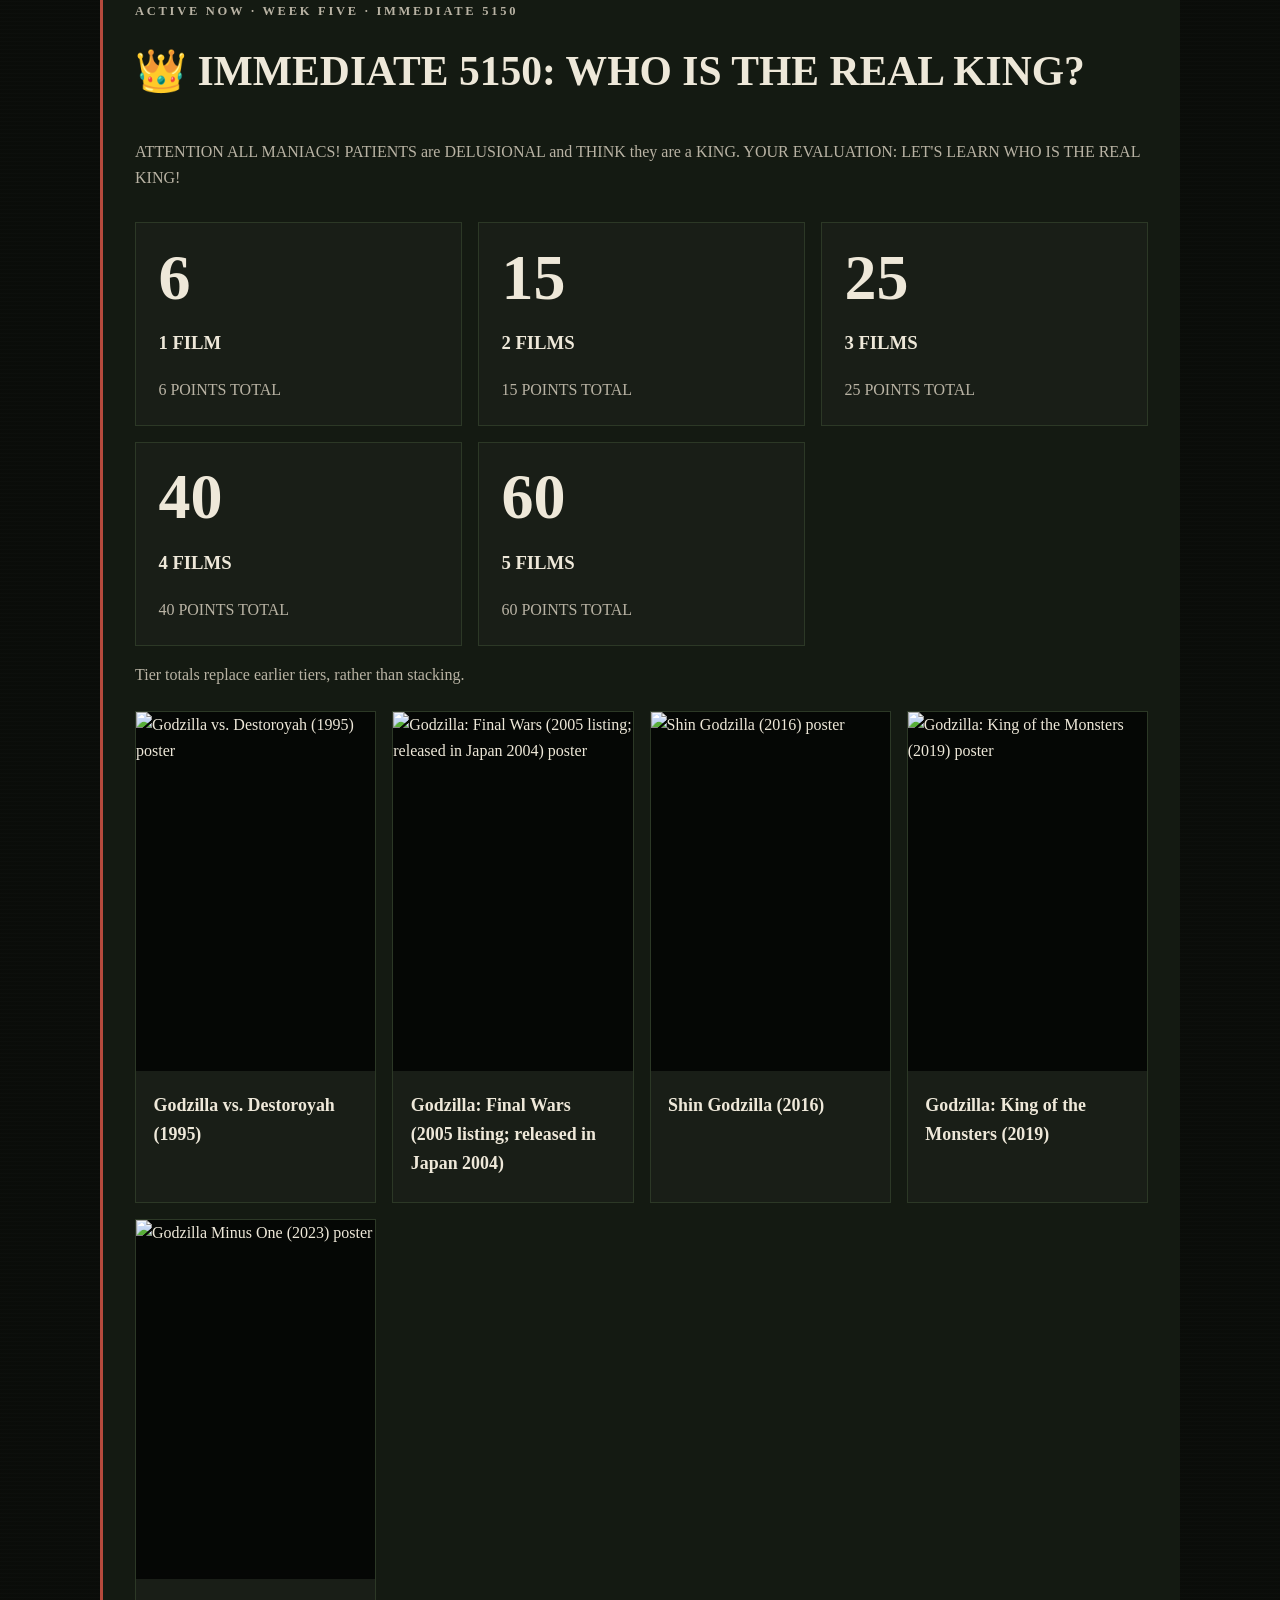
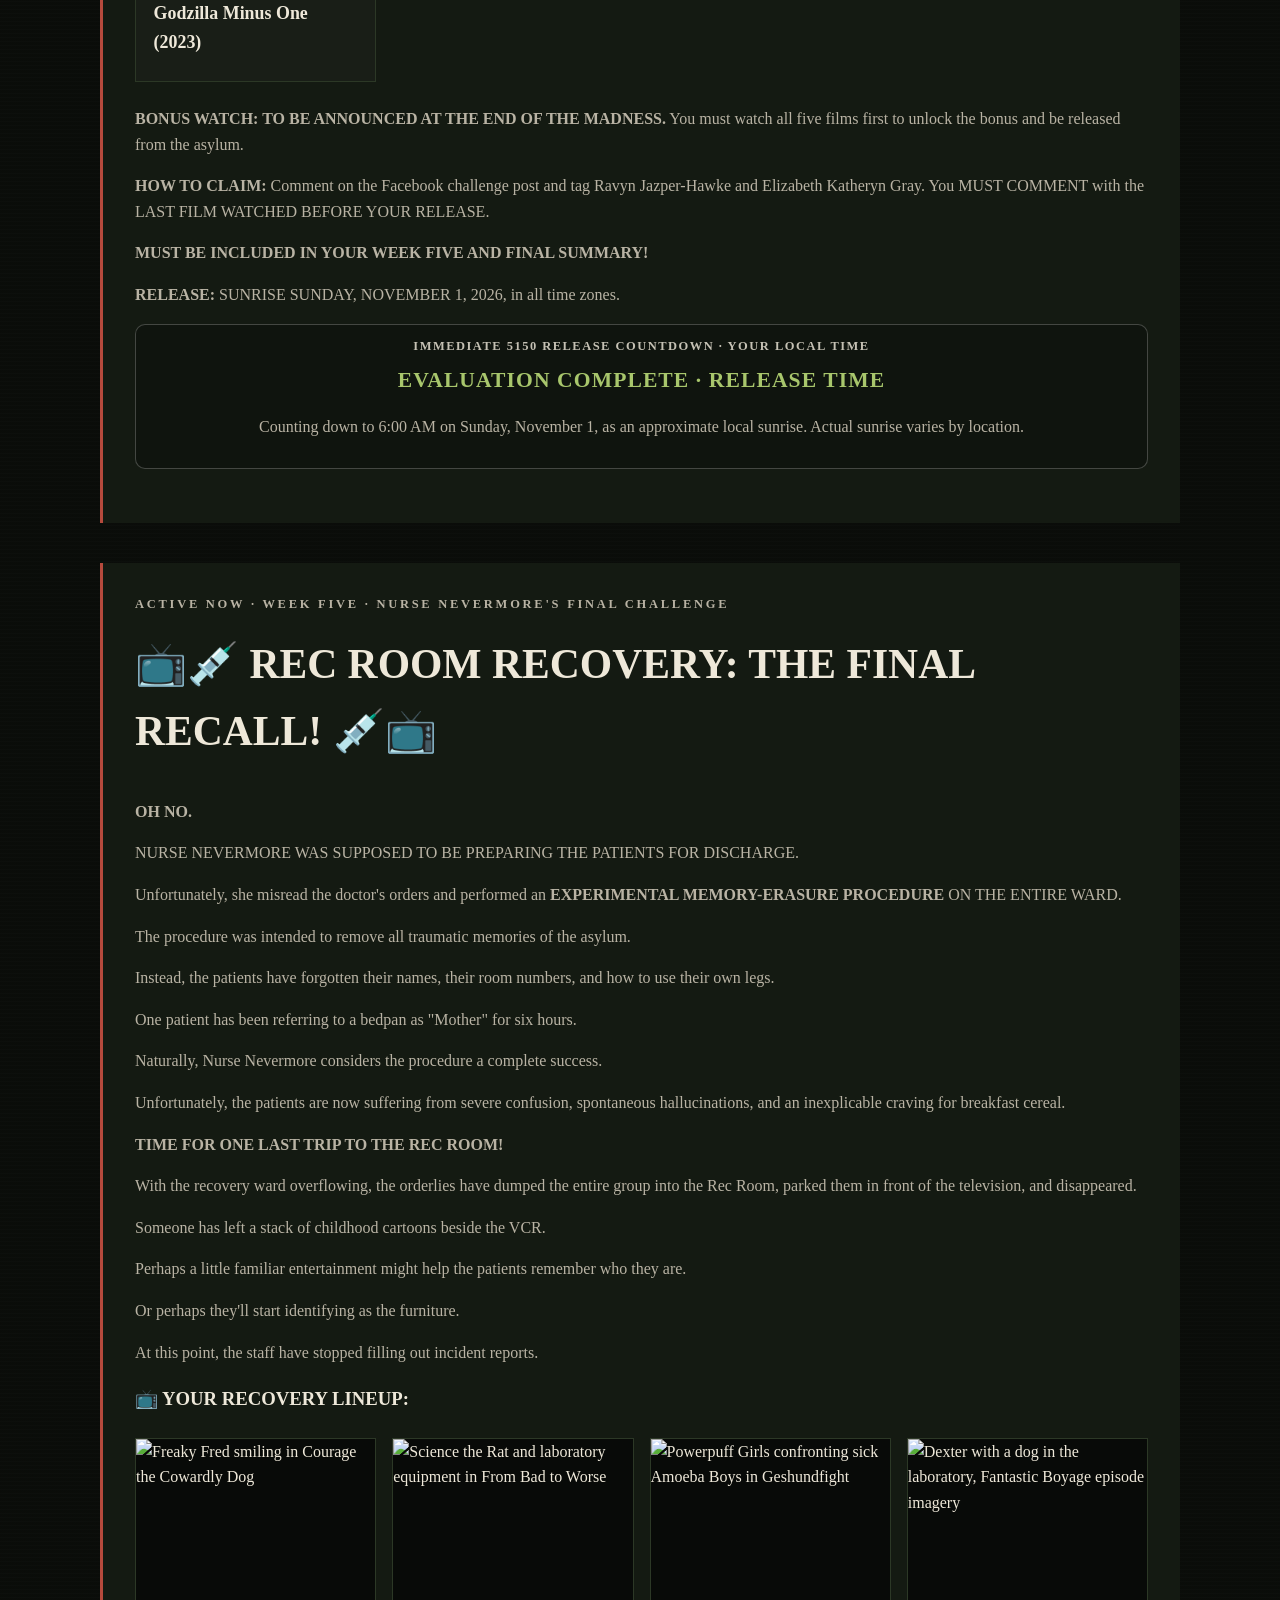
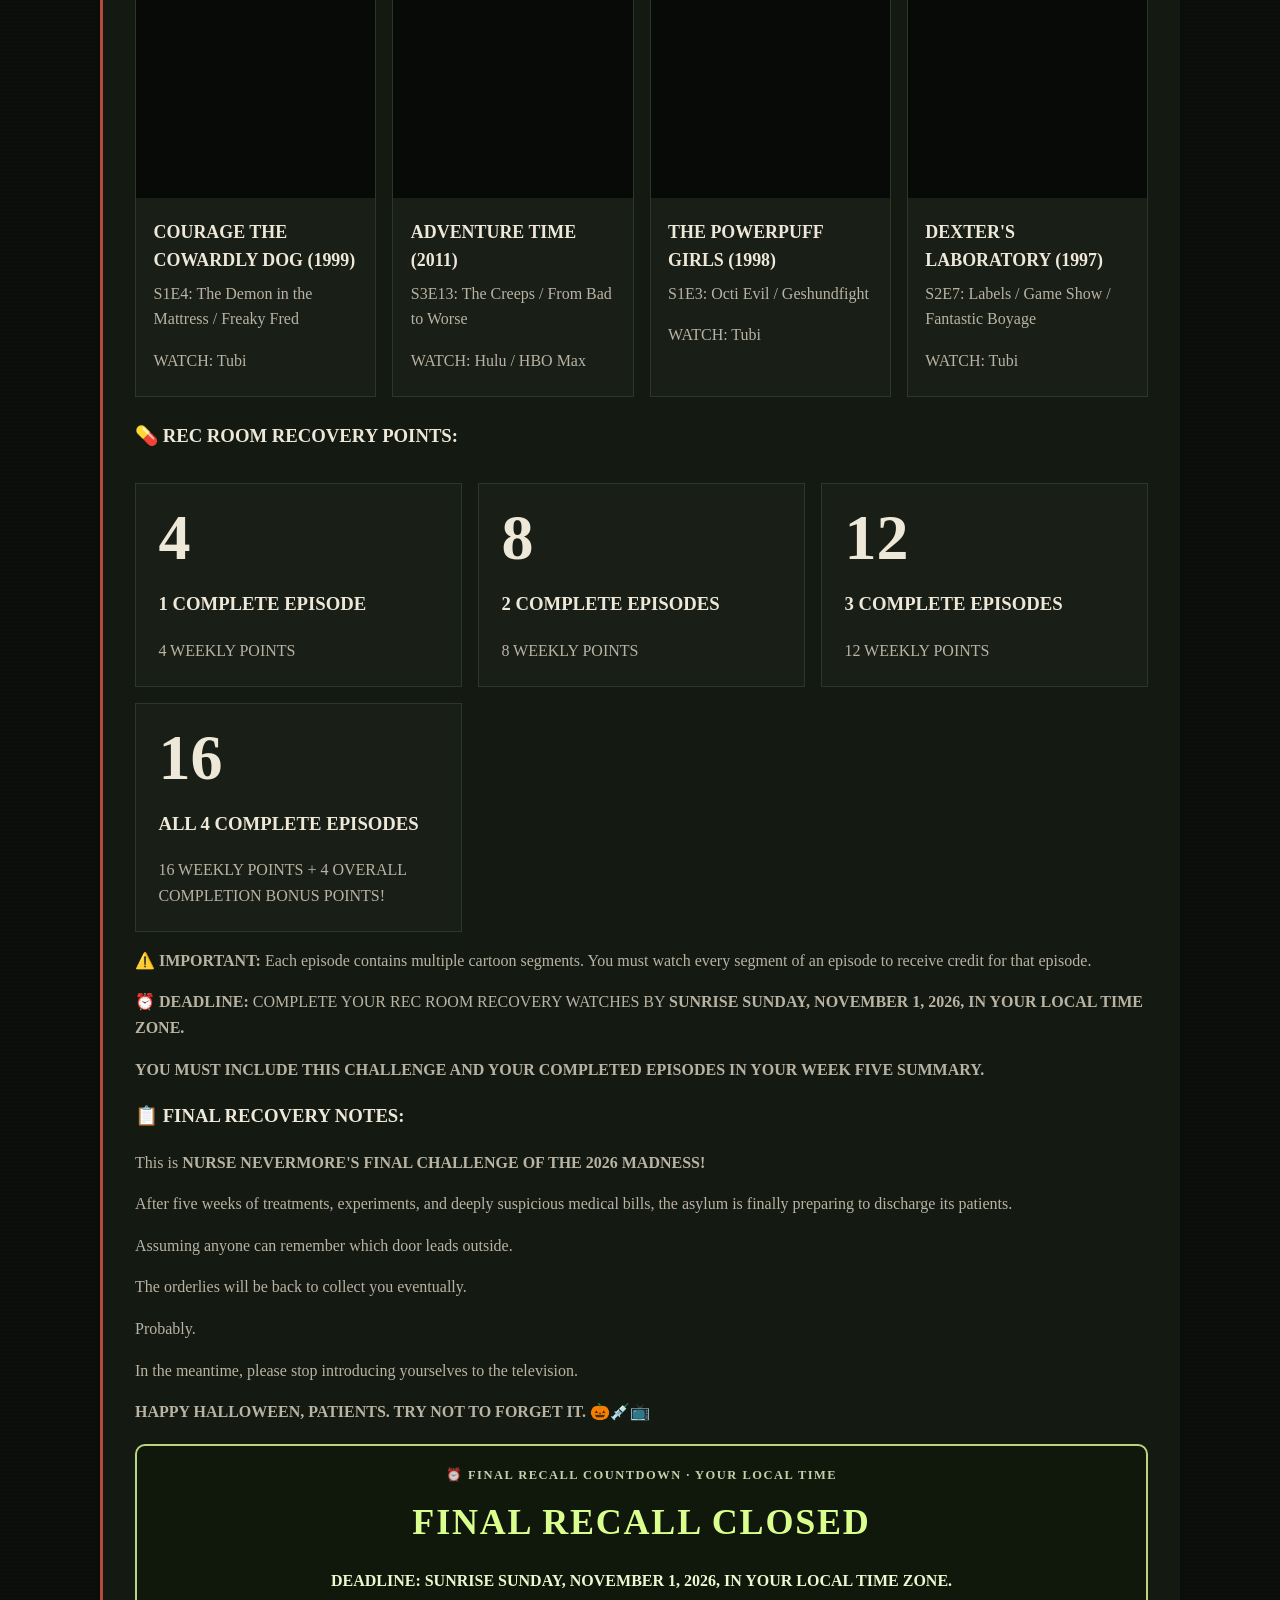
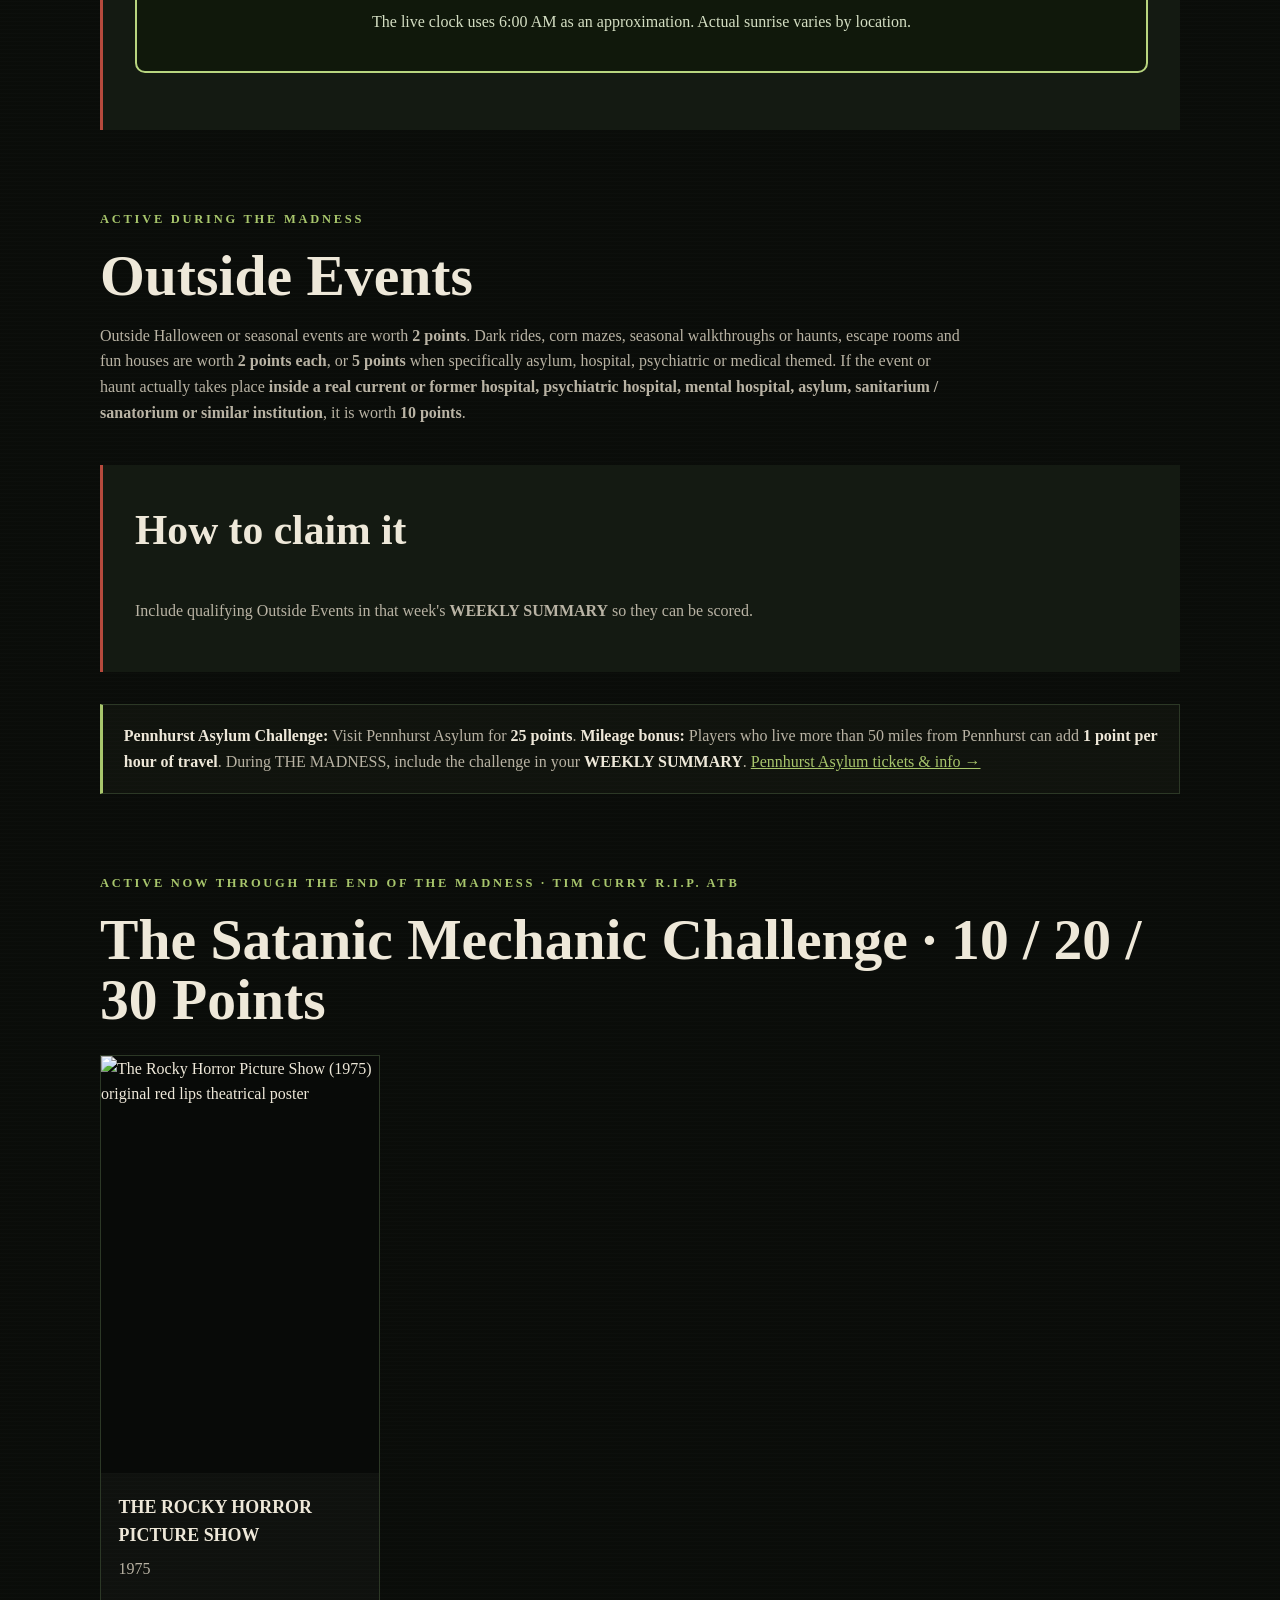
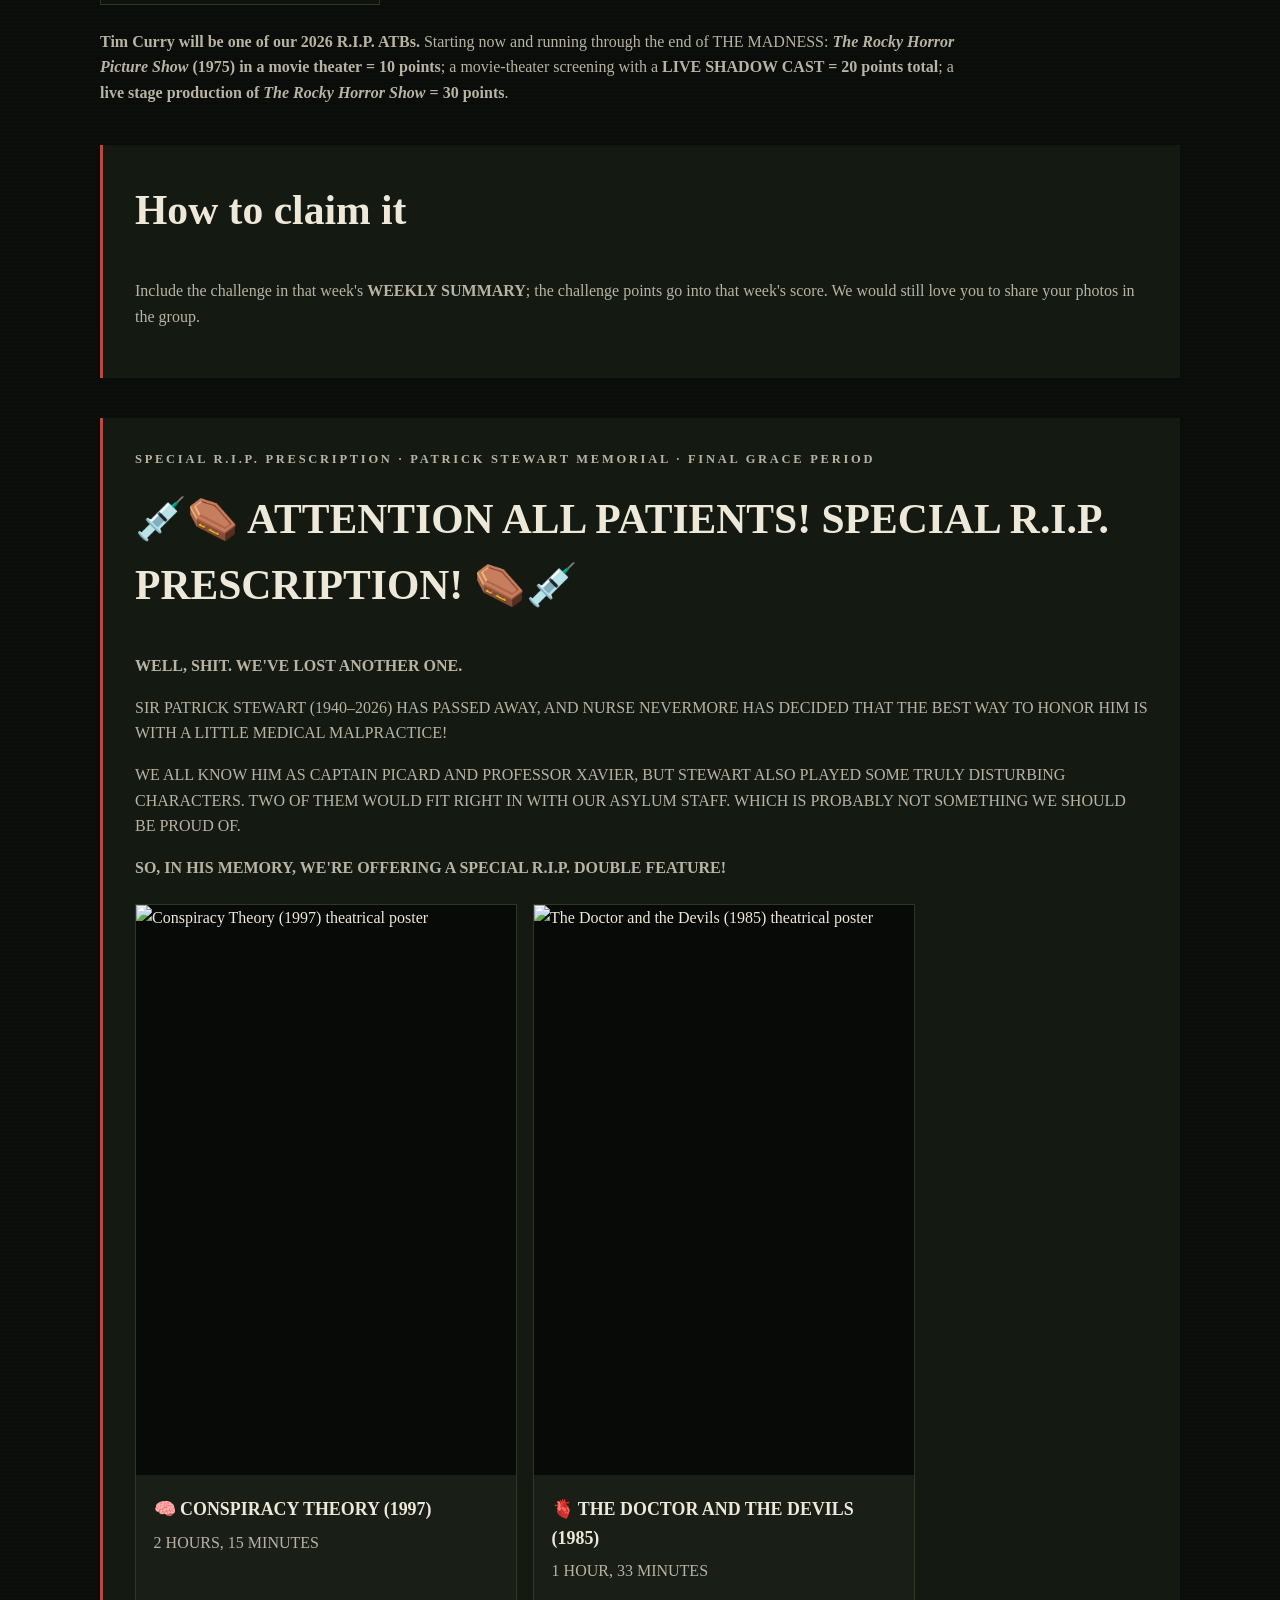
==== commit e7a5537b: "Order challenge sections by expiration: Halloween, sunrise Nov 1, final grace Nov 4" ====
--- a/challenges.html
+++ b/challenges.html
@@ -148,71 +148,6 @@
     <p class="subhead">Current prescriptions, special assignments, binges and other ways to earn Madness points.</p>
 
 
-    <section class="notice compact-notice" id="immediate-5150-real-king">
-<p class="kicker">ACTIVE NOW · WEEK FIVE · IMMEDIATE 5150</p>
-<h2>👑 IMMEDIATE 5150: WHO IS THE REAL KING?</h2>
-<p>ATTENTION ALL MANIACS! PATIENTS are DELUSIONAL and THINK they are a KING. YOUR EVALUATION: LET'S LEARN WHO IS THE REAL KING!</p>
-<div class="score-grid"><div class="score-card"><span class="score-number">6</span><h3>1 FILM</h3><p>6 POINTS TOTAL</p></div><div class="score-card"><span class="score-number">15</span><h3>2 FILMS</h3><p>15 POINTS TOTAL</p></div><div class="score-card"><span class="score-number">25</span><h3>3 FILMS</h3><p>25 POINTS TOTAL</p></div><div class="score-card"><span class="score-number">40</span><h3>4 FILMS</h3><p>40 POINTS TOTAL</p></div><div class="score-card"><span class="score-number">60</span><h3>5 FILMS</h3><p>60 POINTS TOTAL</p></div></div>
-<p>Tier totals replace earlier tiers, rather than stacking.</p>
-<div class="prescription-grid week-five-poster-grid"><article class="prescription-card kaiju-card"><img src="https://wikizilla-images.s3.us-east-va.perf.cloud.ovh.us/5/5c/Godzilla.jp_-_22_-_Godzilla_vs._Destoroyah.jpg" alt="Godzilla vs. Destoroyah (1995) poster" loading="lazy"><div class="prescription-card-body"><h3>Godzilla vs. Destoroyah (1995)</h3></div></article><article class="prescription-card kaiju-card"><img src="https://becominggodzilla.com/wp-content/uploads/2021/02/Final-Wars_2004_Posters_01.jpg" alt="Godzilla: Final Wars (2005 listing; released in Japan 2004) poster" loading="lazy"><div class="prescription-card-body"><h3>Godzilla: Final Wars (2005 listing; released in Japan 2004)</h3></div></article><article class="prescription-card kaiju-card"><img src="https://eiga-chirashi.jp/161118/sumimg/161118000049-0.jpg" alt="Shin Godzilla (2016) poster" loading="lazy"><div class="prescription-card-body"><h3>Shin Godzilla (2016)</h3></div></article><article class="prescription-card kaiju-card"><img src="https://cdn11.bigcommerce.com/s-yzgoj/images/stencil/1280x1280/products/2863852/5923470/MOVGB82855__23338.1679573347.jpg" alt="Godzilla: King of the Monsters (2019) poster" loading="lazy"><div class="prescription-card-body"><h3>Godzilla: King of the Monsters (2019)</h3></div></article><article class="prescription-card kaiju-card"><img src="https://moviepostermexico.com/cdn/shop/files/godzilla_minus_one_xxlg_1428x.jpg" alt="Godzilla Minus One (2023) poster" loading="lazy"><div class="prescription-card-body"><h3>Godzilla Minus One (2023)</h3></div></article></div>
-<p><strong>BONUS WATCH: TO BE ANNOUNCED AT THE END OF THE MADNESS.</strong> You must watch all five films first to unlock the bonus and be released from the asylum.</p>
-<p><strong>HOW TO CLAIM:</strong> Comment on the Facebook challenge post and tag Ravyn Jazper-Hawke and Elizabeth Katheryn Gray. You MUST COMMENT with the LAST FILM WATCHED BEFORE YOUR RELEASE.</p>
-<p><strong>MUST BE INCLUDED IN YOUR WEEK FIVE AND FINAL SUMMARY!</strong></p>
-<p><strong>RELEASE:</strong> SUNRISE SUNDAY, NOVEMBER 1, 2026, in all time zones.</p>
-<div class="countdown-panel" role="timer" aria-live="off">
-  <span class="countdown-label">IMMEDIATE 5150 RELEASE COUNTDOWN · YOUR LOCAL TIME</span>
-  <span id="immediate-5150-countdown" class="countdown-value">calculating…</span>
-  <p>Counting down to 6:00 AM on Sunday, November 1, as an approximate local sunrise. Actual sunrise varies by location.</p>
-</div>
-</section>
-    <section class="notice compact-notice" id="rec-room-recovery-final-recall">
-      <p class="kicker">ACTIVE NOW · WEEK FIVE · NURSE NEVERMORE'S FINAL CHALLENGE</p>
-      <h2>📺💉 REC ROOM RECOVERY: THE FINAL RECALL! 💉📺</h2>
-      
-      <p><strong>OH NO.</strong></p>
-      <p>NURSE NEVERMORE WAS SUPPOSED TO BE PREPARING THE PATIENTS FOR DISCHARGE.</p>
-      <p>Unfortunately, she misread the doctor's orders and performed an <strong>EXPERIMENTAL MEMORY-ERASURE PROCEDURE</strong> ON THE ENTIRE WARD.</p>
-      <p>The procedure was intended to remove all traumatic memories of the asylum.</p>
-      <p>Instead, the patients have forgotten their names, their room numbers, and how to use their own legs.</p>
-      <p>One patient has been referring to a bedpan as &quot;Mother&quot; for six hours.</p>
-      <p>Naturally, Nurse Nevermore considers the procedure a complete success.</p>
-      <p>Unfortunately, the patients are now suffering from severe confusion, spontaneous hallucinations, and an inexplicable craving for breakfast cereal.</p>
-      <p><strong>TIME FOR ONE LAST TRIP TO THE REC ROOM!</strong></p>
-      <p>With the recovery ward overflowing, the orderlies have dumped the entire group into the Rec Room, parked them in front of the television, and disappeared.</p>
-      <p>Someone has left a stack of childhood cartoons beside the VCR.</p>
-      <p>Perhaps a little familiar entertainment might help the patients remember who they are.</p>
-      <p>Or perhaps they'll start identifying as the furniture.</p>
-      <p>At this point, the staff have stopped filling out incident reports.</p>
-      <h3>📺 YOUR RECOVERY LINEUP:</h3>
-      <div class="prescription-grid week-five-poster-grid" aria-label="Final Rec Room Recovery animated episode lineup"><article class="prescription-card"><img src="https://prod.assets.earlygamecdn.com/images/cropped-Freaky-Fred-%E2%80%93-Courage-the-Cowardly-Dog-1999.jpg?transform=Gallery+Item+Webp" alt="Freaky Fred smiling in Courage the Cowardly Dog" loading="lazy" referrerpolicy="no-referrer"><div class="prescription-card-body"><h3>COURAGE THE COWARDLY DOG (1999)</h3><p>S1E4: The Demon in the Mattress / Freaky Fred</p><p>WATCH: Tubi</p></div></article>
-<article class="prescription-card"><img src="https://m.media-amazon.com/images/M/MV5BNDAyOGNiN2UtNWM3MS00OTgxLTk1NGQtYjJmNmIyOGNmNDRmXkEyXkFqcGc%40._V1_FMjpg_UX1000_.jpg" alt="Science the Rat and laboratory equipment in From Bad to Worse" loading="lazy" referrerpolicy="no-referrer"><div class="prescription-card-body"><h3>ADVENTURE TIME (2011)</h3><p>S3E13: The Creeps / From Bad to Worse</p><p>WATCH: Hulu / HBO Max</p></div></article>
-<article class="prescription-card"><img src="https://s3.amazonaws.com/intanibase/iad_screenshots/1998/11601/17.jpg" alt="Powerpuff Girls confronting sick Amoeba Boys in Geshundfight" loading="lazy" referrerpolicy="no-referrer"><div class="prescription-card-body"><h3>THE POWERPUFF GIRLS (1998)</h3><p>S1E3: Octi Evil / Geshundfight</p><p>WATCH: Tubi</p></div></article>
-<article class="prescription-card"><img src="https://watchcartoononline.com/thumb.php?termid=48620" alt="Dexter with a dog in the laboratory, Fantastic Boyage episode imagery" loading="lazy" referrerpolicy="no-referrer"><div class="prescription-card-body"><h3>DEXTER'S LABORATORY (1997)</h3><p>S2E7: Labels / Game Show / Fantastic Boyage</p><p>WATCH: Tubi</p></div></article></div>
-      <h3>💊 REC ROOM RECOVERY POINTS:</h3>
-      <div class="score-grid">
-        <div class="score-card"><span class="score-number">4</span><h3>1 COMPLETE EPISODE</h3><p>4 WEEKLY POINTS</p></div>
-        <div class="score-card"><span class="score-number">8</span><h3>2 COMPLETE EPISODES</h3><p>8 WEEKLY POINTS</p></div>
-        <div class="score-card"><span class="score-number">12</span><h3>3 COMPLETE EPISODES</h3><p>12 WEEKLY POINTS</p></div>
-        <div class="score-card"><span class="score-number">16</span><h3>ALL 4 COMPLETE EPISODES</h3><p>16 WEEKLY POINTS + 4 OVERALL COMPLETION BONUS POINTS!</p></div>
-      </div>
-      <p><strong>⚠️ IMPORTANT:</strong> Each episode contains multiple cartoon segments. You must watch every segment of an episode to receive credit for that episode.</p>
-      <p><strong>⏰ DEADLINE:</strong> COMPLETE YOUR REC ROOM RECOVERY WATCHES BY <strong>SUNRISE SUNDAY, NOVEMBER 1, 2026, IN YOUR LOCAL TIME ZONE.</strong></p>
-      <p><strong>YOU MUST INCLUDE THIS CHALLENGE AND YOUR COMPLETED EPISODES IN YOUR WEEK FIVE SUMMARY.</strong></p>
-      <h3>📋 FINAL RECOVERY NOTES:</h3>
-      <p>This is <strong>NURSE NEVERMORE'S FINAL CHALLENGE OF THE 2026 MADNESS!</strong></p>
-      <p>After five weeks of treatments, experiments, and deeply suspicious medical bills, the asylum is finally preparing to discharge its patients.</p>
-      <p>Assuming anyone can remember which door leads outside.</p>
-      <p>The orderlies will be back to collect you eventually.</p>
-      <p>Probably.</p>
-      <p>In the meantime, please stop introducing yourselves to the television.</p>
-      <p><strong>HAPPY HALLOWEEN, PATIENTS. TRY NOT TO FORGET IT. 🎃💉📺</strong></p>
-      <div class="countdown-panel" role="timer" aria-live="off" style="display:block!important;border:2px solid #b8d57f;padding:1.25rem;margin:1.2rem 0 1.6rem;background:#10180b;text-align:center;">
-        <span class="countdown-label" style="display:block;color:#eef7cf;">⏰ FINAL RECALL COUNTDOWN · YOUR LOCAL TIME</span>
-        <strong id="final-recall-countdown" class="countdown-value" style="display:block;font-size:clamp(1.5rem,4vw,2.25rem);color:#dbff8e;margin:.5rem auto;">ENDS SUNDAY, NOVEMBER 1, AT APPROX. 6:00 AM</strong>
-        <p style="color:#eef7cf;"><strong>DEADLINE: SUNRISE SUNDAY, NOVEMBER 1, 2026, IN YOUR LOCAL TIME ZONE.</strong></p>
-        <p style="color:#d4dec3;">The live clock uses 6:00 AM as an approximation. Actual sunrise varies by location.</p>
-      </div>
-    </section>
     <section class="notice compact-notice" id="week-five-double-dosed">
       <p class="kicker">ACTIVE NOW · WEEK FIVE · DOUBLE DOSED · CLOSES HALLOWEEN, OCTOBER 31</p>
       <h2>💉 DOUBLE DOSED! 💉</h2>
@@ -276,6 +211,198 @@
       </div>
     </section>
 
+    <section class="notice compact-notice" id="malpractice-monday">
+      <p class="kicker">ACTIVE NOW · WEEK FIVE POP-UP CHALLENGE · CLOSES HALLOWEEN, OCTOBER 31</p>
+      <h2>💉 MALPRACTICE MONDAY!</h2>
+      <p><strong>ATTN: ALL PATIENTS!</strong></p>
+      <p>WHOEVER LEFT A COPY OF THE PATIENT BILL OF RIGHTS IN THE REC ROOM IS GOING TO REGRET IT.</p>
+      <p>NOW EVERYBODY'S REFUSING MEDICATION, COMPLAINING ABOUT THEIR TREATMENT, AND DEMANDING TO SPEAK TO AN ACTUAL DOCTOR.</p>
+      <p>NURSE NEVERMORE HAS HAD JUST ABOUT ENOUGH OF YOUR BULLSHIT.</p>
+      <p>SHE'S DIAGNOSED THE ENTIRE WARD WITH A SEVERE CASE OF INDEPENDENT THINKING AND HAS ORDERED THREE EXPERIMENTAL TREATMENTS TO CORRECT THE PROBLEM.</p>
+      <div class="prescription-grid" aria-label="Malpractice Monday treatments">
+        <article class="prescription-card">
+          <img src="https://m.media-amazon.com/images/M/MV5BZjBiZGFkZjItYWMzOS00M2NjLWI3NWItNjJkZWE1OWRjMWNjXkEyXkFqcGc%40._V1_FMjpg_UX1000_.jpg" alt="Horror Hospital (1973) original movie poster featuring Michael Gough and a red background" loading="eager" referrerpolicy="no-referrer">
+          <div class="prescription-card-body">
+            <p class="rx-number">TREATMENT #1</p>
+            <h3>HORROR HOSPITAL (1973)</h3>
+            <p>A LITTLE MIND CONTROL SHOULD MAKE YOU MORE COOPERATIVE.</p>
+          </div>
+        </article>
+        <article class="prescription-card">
+          <img src="https://tr.web.img2.acsta.net/pictures/bzp/06/97540.jpg" alt="Dracula: Dead and Loving It (1995) theatrical poster featuring Leslie Nielsen as Dracula" data-fallback-src="https://flxt.tmsimg.com/assets/p17489_p_v8_ah.jpg" data-second-fallback-src="https://www.impawards.com/1995/posters/dracula_dead_and_loving_it.jpg" loading="lazy" referrerpolicy="no-referrer">
+          <div class="prescription-card-body">
+            <p class="rx-number">TREATMENT #2</p>
+            <h3>DRACULA: DEAD AND LOVING IT (1995)</h3>
+            <p>HYPNOSIS AND STRAITJACKETS FOR THOSE OF YOU STILL PUTTING UP A FIGHT.</p>
+          </div>
+        </article>
+        <article class="prescription-card">
+          <img src="https://avatars.mds.yandex.net/get-kinopoisk-image/1773646/531aaf6b-f03b-4cd5-85f6-ffe09d9b2943/600x900" alt="Ken Russell's The Fall of the Louse of Usher (2002) film poster with two figures in a flower-lined coffin" loading="lazy" referrerpolicy="no-referrer">
+          <div class="prescription-card-body">
+            <p class="rx-number">TREATMENT #3</p>
+            <h3>THE FALL OF THE LOUSE OF USHER (2002)</h3>
+            <p>AND IF YOU'RE STILL CAUSING TROUBLE, WE'LL SEE WHAT A FEW VOLTS CAN DO.</p>
+          </div>
+        </article>
+      </div>
+      <p><strong>YOUR MALPRACTICE MONDAY POINTS:</strong></p>
+      <div class="score-grid" aria-label="Malpractice Monday point tiers">
+        <div class="score-card"><span class="score-number">10</span><h3>1 TREATMENT</h3><p>10 WEEKLY POINTS</p></div>
+        <div class="score-card"><span class="score-number">20</span><h3>2 TREATMENTS</h3><p>20 WEEKLY POINTS</p></div>
+        <div class="score-card"><span class="score-number">30</span><h3>ALL 3 TREATMENTS</h3><p>30 WEEKLY POINTS</p></div>
+      </div>
+      <p><strong>COMPLETE ALL 3 TREATMENTS AND RECEIVE AN ADDITIONAL +10 COMPLETION BONUS INTO YOUR OVERALL SCORE!</strong></p>
+      <p><strong>THAT'S 40 POINTS TOTAL IF YOU COMPLETE ALL THREE!</strong></p>
+      <p><strong>MALPRACTICE MONDAY BEGINS NOW!</strong></p>
+      <p>YOU HAVE UNTIL <strong>SATURDAY, OCTOBER 31, AT 11:59 PM IN YOUR LOCAL TIME ZONE</strong> TO COMPLETE YOUR TREATMENTS. INCLUDE THEM IN YOUR WEEK 5 SUMMARY.</p>
+      <p>NURSE NEVERMORE WOULD LIKE TO REMIND YOU THAT REFUSING TREATMENT IS A SYMPTOM OF YOUR CONDITION.</p>
+      <p>SHE WOULD ALSO LIKE HER COPY OF THE PATIENT BILL OF RIGHTS BACK.</p>
+      <p><strong>SHE'S RUNNING LOW ON TOILET PAPER.</strong></p>
+      <div class="countdown-panel" role="timer" aria-live="off">
+        <span class="countdown-label">MALPRACTICE MONDAY DEADLINE · YOUR LOCAL TIME</span>
+        <span id="malpractice-monday-countdown" class="countdown-value">calculating…</span>
+      </div>
+    </section>
+
+    <section class="notice compact-notice" id="week-five-prescription">
+      <p class="kicker">ACTIVE NOW · WEEK FIVE · FINAL HALLOWEEN PRESCRIPTION · CLOSES OCTOBER 31</p>
+      <h2>💊 WEEK 5 · FINAL PRESCRIPTION</h2>
+      <p><strong>🎃 ATTN: ALL PATIENTS!</strong></p>
+      <p><strong>WELCOME TO THE FIFTH AND FINAL WEEK OF THE MADNESS RUNS THE ASYLUM!</strong></p>
+      <p>NURSE NEVERMORE HAS NOTICED AN UNACCEPTABLE LEVEL OF EXCITEMENT ON THE WARD.</p>
+      <p>APPARENTLY SOME OF YOU THINK THAT HALLOWEEN IS AN EXCUSE TO DISREGARD YOUR TREATMENT SCHEDULE!</p>
+      <p><strong>IT IS NOT.</strong></p>
+      <p>NURSE NEVERMORE HAS PERSONALLY PREPARED YOUR FINAL WEEKLY MEDICATIONS. REMAIN IN YOUR ROOMS UNTIL SHE ARRIVES WITH THE CART. THERE WILL BE NO REFUSALS OR SUBSTITUTIONS!</p>
+      <p><strong>IT'S TIME FOR YOUR FINAL WEEKLY PRESCRIPTION!</strong></p>
+      <div class="prescription-grid week-five-poster-grid">
+        <article class="prescription-card">
+          <img src="https://cdn.abicart.com/shop/images/216075271-origpic-4222ff/16575/art75/h5271/IMG_3768.jpg" alt="Original theatrical Ghostbusters II (1989) one-sheet movie poster" loading="eager" referrerpolicy="no-referrer">
+          <div class="prescription-card-body"><p class="rx-number">💊 DOSE #1</p><h3>GHOSTBUSTERS II</h3><p>1989</p></div>
+        </article>
+        <article class="prescription-card">
+          <img src="https://m.media-amazon.com/images/M/MV5BYzY3MzFlZjgtYzQ2Yi00ZTU2LTk2MTctYzYxOThkODIwMzkwXkEyXkFqcGc%40._V1_.jpg" alt="Official The Addams Family (2019) animated movie poster" loading="eager" referrerpolicy="no-referrer">
+          <div class="prescription-card-body"><p class="rx-number">💊 DOSE #2</p><h3>THE ADDAMS FAMILY</h3><p>2019 · ANIMATED FILM</p></div>
+        </article>
+        <article class="prescription-card">
+          <img src="https://amc-theatres-res.cloudinary.com/image/upload/f_auto/q_auto%3Alow/amc-cdn/production/2/movies/59200/59169/PosterDynamic/86862.jpg" alt="Official Scary Stories to Tell in the Dark (2019) theatrical movie poster" loading="lazy" referrerpolicy="no-referrer">
+          <div class="prescription-card-body"><p class="rx-number">💊 DOSE #3</p><h3>SCARY STORIES TO TELL IN THE DARK</h3><p>2019</p></div>
+        </article>
+        <article class="prescription-card">
+          <img src="https://i0.wp.com/www.silveremulsion.com/wp-content/uploads/2013/08/thefrighteners_2.jpg?fit=580%2C814&amp;ssl=1" alt="Original The Frighteners (1996) movie poster featuring Michael J. Fox and spectral blue faces" loading="lazy" referrerpolicy="no-referrer">
+          <div class="prescription-card-body"><p class="rx-number">💊 DOSE #4</p><h3>THE FRIGHTENERS</h3><p>1996</p></div>
+        </article>
+      </div>
+      <p><strong>PRESCRIPTION POINTS:</strong></p>
+      <div class="score-grid" aria-label="Week 5 final prescription points">
+        <div class="score-card"><span class="score-number">6</span><h3>1 FILM</h3><p>6 WEEKLY POINTS</p></div>
+        <div class="score-card"><span class="score-number">15</span><h3>2 FILMS</h3><p>15 WEEKLY POINTS</p></div>
+        <div class="score-card"><span class="score-number">25</span><h3>3 FILMS</h3><p>25 WEEKLY POINTS</p></div>
+        <div class="score-card"><span class="score-number">40</span><h3>ALL 4 FILMS</h3><p>40 WEEKLY POINTS + 5 BONUS POINTS INTO YOUR OVERALL SCORE!</p></div>
+      </div>
+      <p>WATCH IN ANY ORDER. COMPLETE YOUR PRESCRIPTION BY THE END OF HALLOWEEN, OCTOBER 31.</p>
+      <p>AND REMEMBER, PATIENTS: JUST BECAUSE THE MADNESS ENDS ON HALLOWEEN DOES NOT MEAN YOU'VE BEEN CLEARED FOR DISCHARGE. <strong>THAT DECISION RESTS ENTIRELY WITH NURSE NEVERMORE.</strong></p>
+      <div class="prescription-deadline"><strong>DEADLINE: SATURDAY, OCTOBER 31, AT 11:59 PM IN ALL TIME ZONES.</strong></div>
+      <div class="countdown-panel" role="timer" aria-live="off">
+        <span class="countdown-label">FINAL PRESCRIPTION CLOCK · YOUR LOCAL TIME</span>
+        <span id="week-five-prescription-countdown" class="countdown-value">calculating…</span>
+      </div>
+    </section>
+
+    <section class="notice compact-notice" id="immediate-5150-real-king">
+<p class="kicker">ACTIVE NOW · WEEK FIVE · IMMEDIATE 5150</p>
+<h2>👑 IMMEDIATE 5150: WHO IS THE REAL KING?</h2>
+<p>ATTENTION ALL MANIACS! PATIENTS are DELUSIONAL and THINK they are a KING. YOUR EVALUATION: LET'S LEARN WHO IS THE REAL KING!</p>
+<div class="score-grid"><div class="score-card"><span class="score-number">6</span><h3>1 FILM</h3><p>6 POINTS TOTAL</p></div><div class="score-card"><span class="score-number">15</span><h3>2 FILMS</h3><p>15 POINTS TOTAL</p></div><div class="score-card"><span class="score-number">25</span><h3>3 FILMS</h3><p>25 POINTS TOTAL</p></div><div class="score-card"><span class="score-number">40</span><h3>4 FILMS</h3><p>40 POINTS TOTAL</p></div><div class="score-card"><span class="score-number">60</span><h3>5 FILMS</h3><p>60 POINTS TOTAL</p></div></div>
+<p>Tier totals replace earlier tiers, rather than stacking.</p>
+<div class="prescription-grid week-five-poster-grid"><article class="prescription-card kaiju-card"><img src="https://wikizilla-images.s3.us-east-va.perf.cloud.ovh.us/5/5c/Godzilla.jp_-_22_-_Godzilla_vs._Destoroyah.jpg" alt="Godzilla vs. Destoroyah (1995) poster" loading="lazy"><div class="prescription-card-body"><h3>Godzilla vs. Destoroyah (1995)</h3></div></article><article class="prescription-card kaiju-card"><img src="https://becominggodzilla.com/wp-content/uploads/2021/02/Final-Wars_2004_Posters_01.jpg" alt="Godzilla: Final Wars (2005 listing; released in Japan 2004) poster" loading="lazy"><div class="prescription-card-body"><h3>Godzilla: Final Wars (2005 listing; released in Japan 2004)</h3></div></article><article class="prescription-card kaiju-card"><img src="https://eiga-chirashi.jp/161118/sumimg/161118000049-0.jpg" alt="Shin Godzilla (2016) poster" loading="lazy"><div class="prescription-card-body"><h3>Shin Godzilla (2016)</h3></div></article><article class="prescription-card kaiju-card"><img src="https://cdn11.bigcommerce.com/s-yzgoj/images/stencil/1280x1280/products/2863852/5923470/MOVGB82855__23338.1679573347.jpg" alt="Godzilla: King of the Monsters (2019) poster" loading="lazy"><div class="prescription-card-body"><h3>Godzilla: King of the Monsters (2019)</h3></div></article><article class="prescription-card kaiju-card"><img src="https://moviepostermexico.com/cdn/shop/files/godzilla_minus_one_xxlg_1428x.jpg" alt="Godzilla Minus One (2023) poster" loading="lazy"><div class="prescription-card-body"><h3>Godzilla Minus One (2023)</h3></div></article></div>
+<p><strong>BONUS WATCH: TO BE ANNOUNCED AT THE END OF THE MADNESS.</strong> You must watch all five films first to unlock the bonus and be released from the asylum.</p>
+<p><strong>HOW TO CLAIM:</strong> Comment on the Facebook challenge post and tag Ravyn Jazper-Hawke and Elizabeth Katheryn Gray. You MUST COMMENT with the LAST FILM WATCHED BEFORE YOUR RELEASE.</p>
+<p><strong>MUST BE INCLUDED IN YOUR WEEK FIVE AND FINAL SUMMARY!</strong></p>
+<p><strong>RELEASE:</strong> SUNRISE SUNDAY, NOVEMBER 1, 2026, in all time zones.</p>
+<div class="countdown-panel" role="timer" aria-live="off">
+  <span class="countdown-label">IMMEDIATE 5150 RELEASE COUNTDOWN · YOUR LOCAL TIME</span>
+  <span id="immediate-5150-countdown" class="countdown-value">calculating…</span>
+  <p>Counting down to 6:00 AM on Sunday, November 1, as an approximate local sunrise. Actual sunrise varies by location.</p>
+</div>
+</section>
+
+    <section class="notice compact-notice" id="rec-room-recovery-final-recall">
+      <p class="kicker">ACTIVE NOW · WEEK FIVE · NURSE NEVERMORE'S FINAL CHALLENGE</p>
+      <h2>📺💉 REC ROOM RECOVERY: THE FINAL RECALL! 💉📺</h2>
+      
+      <p><strong>OH NO.</strong></p>
+      <p>NURSE NEVERMORE WAS SUPPOSED TO BE PREPARING THE PATIENTS FOR DISCHARGE.</p>
+      <p>Unfortunately, she misread the doctor's orders and performed an <strong>EXPERIMENTAL MEMORY-ERASURE PROCEDURE</strong> ON THE ENTIRE WARD.</p>
+      <p>The procedure was intended to remove all traumatic memories of the asylum.</p>
+      <p>Instead, the patients have forgotten their names, their room numbers, and how to use their own legs.</p>
+      <p>One patient has been referring to a bedpan as &quot;Mother&quot; for six hours.</p>
+      <p>Naturally, Nurse Nevermore considers the procedure a complete success.</p>
+      <p>Unfortunately, the patients are now suffering from severe confusion, spontaneous hallucinations, and an inexplicable craving for breakfast cereal.</p>
+      <p><strong>TIME FOR ONE LAST TRIP TO THE REC ROOM!</strong></p>
+      <p>With the recovery ward overflowing, the orderlies have dumped the entire group into the Rec Room, parked them in front of the television, and disappeared.</p>
+      <p>Someone has left a stack of childhood cartoons beside the VCR.</p>
+      <p>Perhaps a little familiar entertainment might help the patients remember who they are.</p>
+      <p>Or perhaps they'll start identifying as the furniture.</p>
+      <p>At this point, the staff have stopped filling out incident reports.</p>
+      <h3>📺 YOUR RECOVERY LINEUP:</h3>
+      <div class="prescription-grid week-five-poster-grid" aria-label="Final Rec Room Recovery animated episode lineup"><article class="prescription-card"><img src="https://prod.assets.earlygamecdn.com/images/cropped-Freaky-Fred-%E2%80%93-Courage-the-Cowardly-Dog-1999.jpg?transform=Gallery+Item+Webp" alt="Freaky Fred smiling in Courage the Cowardly Dog" loading="lazy" referrerpolicy="no-referrer"><div class="prescription-card-body"><h3>COURAGE THE COWARDLY DOG (1999)</h3><p>S1E4: The Demon in the Mattress / Freaky Fred</p><p>WATCH: Tubi</p></div></article>
+<article class="prescription-card"><img src="https://m.media-amazon.com/images/M/MV5BNDAyOGNiN2UtNWM3MS00OTgxLTk1NGQtYjJmNmIyOGNmNDRmXkEyXkFqcGc%40._V1_FMjpg_UX1000_.jpg" alt="Science the Rat and laboratory equipment in From Bad to Worse" loading="lazy" referrerpolicy="no-referrer"><div class="prescription-card-body"><h3>ADVENTURE TIME (2011)</h3><p>S3E13: The Creeps / From Bad to Worse</p><p>WATCH: Hulu / HBO Max</p></div></article>
+<article class="prescription-card"><img src="https://s3.amazonaws.com/intanibase/iad_screenshots/1998/11601/17.jpg" alt="Powerpuff Girls confronting sick Amoeba Boys in Geshundfight" loading="lazy" referrerpolicy="no-referrer"><div class="prescription-card-body"><h3>THE POWERPUFF GIRLS (1998)</h3><p>S1E3: Octi Evil / Geshundfight</p><p>WATCH: Tubi</p></div></article>
+<article class="prescription-card"><img src="https://watchcartoononline.com/thumb.php?termid=48620" alt="Dexter with a dog in the laboratory, Fantastic Boyage episode imagery" loading="lazy" referrerpolicy="no-referrer"><div class="prescription-card-body"><h3>DEXTER'S LABORATORY (1997)</h3><p>S2E7: Labels / Game Show / Fantastic Boyage</p><p>WATCH: Tubi</p></div></article></div>
+      <h3>💊 REC ROOM RECOVERY POINTS:</h3>
+      <div class="score-grid">
+        <div class="score-card"><span class="score-number">4</span><h3>1 COMPLETE EPISODE</h3><p>4 WEEKLY POINTS</p></div>
+        <div class="score-card"><span class="score-number">8</span><h3>2 COMPLETE EPISODES</h3><p>8 WEEKLY POINTS</p></div>
+        <div class="score-card"><span class="score-number">12</span><h3>3 COMPLETE EPISODES</h3><p>12 WEEKLY POINTS</p></div>
+        <div class="score-card"><span class="score-number">16</span><h3>ALL 4 COMPLETE EPISODES</h3><p>16 WEEKLY POINTS + 4 OVERALL COMPLETION BONUS POINTS!</p></div>
+      </div>
+      <p><strong>⚠️ IMPORTANT:</strong> Each episode contains multiple cartoon segments. You must watch every segment of an episode to receive credit for that episode.</p>
+      <p><strong>⏰ DEADLINE:</strong> COMPLETE YOUR REC ROOM RECOVERY WATCHES BY <strong>SUNRISE SUNDAY, NOVEMBER 1, 2026, IN YOUR LOCAL TIME ZONE.</strong></p>
+      <p><strong>YOU MUST INCLUDE THIS CHALLENGE AND YOUR COMPLETED EPISODES IN YOUR WEEK FIVE SUMMARY.</strong></p>
+      <h3>📋 FINAL RECOVERY NOTES:</h3>
+      <p>This is <strong>NURSE NEVERMORE'S FINAL CHALLENGE OF THE 2026 MADNESS!</strong></p>
+      <p>After five weeks of treatments, experiments, and deeply suspicious medical bills, the asylum is finally preparing to discharge its patients.</p>
+      <p>Assuming anyone can remember which door leads outside.</p>
+      <p>The orderlies will be back to collect you eventually.</p>
+      <p>Probably.</p>
+      <p>In the meantime, please stop introducing yourselves to the television.</p>
+      <p><strong>HAPPY HALLOWEEN, PATIENTS. TRY NOT TO FORGET IT. 🎃💉📺</strong></p>
+      <div class="countdown-panel" role="timer" aria-live="off" style="display:block!important;border:2px solid #b8d57f;padding:1.25rem;margin:1.2rem 0 1.6rem;background:#10180b;text-align:center;">
+        <span class="countdown-label" style="display:block;color:#eef7cf;">⏰ FINAL RECALL COUNTDOWN · YOUR LOCAL TIME</span>
+        <strong id="final-recall-countdown" class="countdown-value" style="display:block;font-size:clamp(1.5rem,4vw,2.25rem);color:#dbff8e;margin:.5rem auto;">ENDS SUNDAY, NOVEMBER 1, AT APPROX. 6:00 AM</strong>
+        <p style="color:#eef7cf;"><strong>DEADLINE: SUNRISE SUNDAY, NOVEMBER 1, 2026, IN YOUR LOCAL TIME ZONE.</strong></p>
+        <p style="color:#d4dec3;">The live clock uses 6:00 AM as an approximation. Actual sunrise varies by location.</p>
+      </div>
+    </section>
+
+    <section class="content-section">
+      <p class="kicker">Active During THE MADNESS</p>
+      <h2 class="section-title">Outside Events</h2>
+      <p class="section-intro">Outside Halloween or seasonal events are worth <strong>2 points</strong>. Dark rides, corn mazes, seasonal walkthroughs or haunts, escape rooms and fun houses are worth <strong>2 points each</strong>, or <strong>5 points</strong> when specifically asylum, hospital, psychiatric or medical themed. If the event or haunt actually takes place <strong>inside a real current or former hospital, psychiatric hospital, mental hospital, asylum, sanitarium / sanatorium or similar institution</strong>, it is worth <strong>10 points</strong>.</p>
+      <div class="notice compact-notice">
+        <h2>How to claim it</h2>
+        <p>Include qualifying Outside Events in that week's <strong>WEEKLY SUMMARY</strong> so they can be scored.</p>
+      </div>
+      <div class="rule-callout">
+        <strong>Pennhurst Asylum Challenge:</strong> Visit Pennhurst Asylum for <strong>25 points</strong>. <strong>Mileage bonus:</strong> Players who live more than 50 miles from Pennhurst can add <strong>1 point per hour of travel</strong>. During THE MADNESS, include the challenge in your <strong>WEEKLY SUMMARY</strong>. <a href="https://pennhurstasylum.com/">Pennhurst Asylum tickets &amp; info →</a>
+      </div>
+    </section>
+
+    <section class="content-section">
+      <p class="kicker">Active Now Through the End of THE MADNESS · Tim Curry R.I.P. ATB</p>
+      <h2 class="section-title">The Satanic Mechanic Challenge · 10 / 20 / 30 Points</h2>
+      <div class="prescription-grid" style="grid-template-columns:minmax(0,280px);max-width:280px;">
+        <article class="prescription-card">
+          <img src="https://www.originalfilmart.co.uk/cdn/shop/products/rocky_horror_picture_show_1975_styleA_original_film_art_5000x.jpg?v=1613810223" alt="The Rocky Horror Picture Show (1975) original red lips theatrical poster" loading="lazy" referrerpolicy="no-referrer">
+          <div class="prescription-card-body"><h3>THE ROCKY HORROR PICTURE SHOW</h3><p>1975</p></div>
+        </article>
+      </div>
+      <p class="section-intro"><strong>Tim Curry will be one of our 2026 R.I.P. ATBs.</strong> Starting now and running through the end of THE MADNESS: <strong><em>The Rocky Horror Picture Show</em> (1975) in a movie theater = 10 points</strong>; a movie-theater screening with a <strong>LIVE SHADOW CAST = 20 points total</strong>; a <strong>live stage production of <em>The Rocky Horror Show</em> = 30 points</strong>.</p>
+      <div class="notice compact-notice">
+        <h2>How to claim it</h2>
+        <p>Include the challenge in that week's <strong>WEEKLY SUMMARY</strong>; the challenge points go into that week's score. We would still love you to share your photos in the group.</p>
+      </div>
+    </section>
 
     <section class="notice compact-notice" id="patrick-stewart-memorial">
       <p class="kicker">SPECIAL R.I.P. PRESCRIPTION · PATRICK STEWART MEMORIAL · FINAL GRACE PERIOD</p>
@@ -312,132 +439,6 @@
       <div class="countdown-panel" role="timer" aria-live="off">
         <span class="countdown-label">FINAL SUMMARY DEADLINE · NOVEMBER 4, 11:59 PM · YOUR LOCAL TIME</span>
         <span id="patrick-stewart-countdown" class="countdown-value">calculating…</span>
-      </div>
-    </section>
-    <section class="notice compact-notice" id="malpractice-monday">
-      <p class="kicker">ACTIVE NOW · WEEK FIVE POP-UP CHALLENGE · CLOSES HALLOWEEN, OCTOBER 31</p>
-      <h2>💉 MALPRACTICE MONDAY!</h2>
-      <p><strong>ATTN: ALL PATIENTS!</strong></p>
-      <p>WHOEVER LEFT A COPY OF THE PATIENT BILL OF RIGHTS IN THE REC ROOM IS GOING TO REGRET IT.</p>
-      <p>NOW EVERYBODY'S REFUSING MEDICATION, COMPLAINING ABOUT THEIR TREATMENT, AND DEMANDING TO SPEAK TO AN ACTUAL DOCTOR.</p>
-      <p>NURSE NEVERMORE HAS HAD JUST ABOUT ENOUGH OF YOUR BULLSHIT.</p>
-      <p>SHE'S DIAGNOSED THE ENTIRE WARD WITH A SEVERE CASE OF INDEPENDENT THINKING AND HAS ORDERED THREE EXPERIMENTAL TREATMENTS TO CORRECT THE PROBLEM.</p>
-      <div class="prescription-grid" aria-label="Malpractice Monday treatments">
-        <article class="prescription-card">
-          <img src="https://m.media-amazon.com/images/M/MV5BZjBiZGFkZjItYWMzOS00M2NjLWI3NWItNjJkZWE1OWRjMWNjXkEyXkFqcGc%40._V1_FMjpg_UX1000_.jpg" alt="Horror Hospital (1973) original movie poster featuring Michael Gough and a red background" loading="eager" referrerpolicy="no-referrer">
-          <div class="prescription-card-body">
-            <p class="rx-number">TREATMENT #1</p>
-            <h3>HORROR HOSPITAL (1973)</h3>
-            <p>A LITTLE MIND CONTROL SHOULD MAKE YOU MORE COOPERATIVE.</p>
-          </div>
-        </article>
-        <article class="prescription-card">
-          <img src="https://tr.web.img2.acsta.net/pictures/bzp/06/97540.jpg" alt="Dracula: Dead and Loving It (1995) theatrical poster featuring Leslie Nielsen as Dracula" data-fallback-src="https://flxt.tmsimg.com/assets/p17489_p_v8_ah.jpg" data-second-fallback-src="https://www.impawards.com/1995/posters/dracula_dead_and_loving_it.jpg" loading="lazy" referrerpolicy="no-referrer">
-          <div class="prescription-card-body">
-            <p class="rx-number">TREATMENT #2</p>
-            <h3>DRACULA: DEAD AND LOVING IT (1995)</h3>
-            <p>HYPNOSIS AND STRAITJACKETS FOR THOSE OF YOU STILL PUTTING UP A FIGHT.</p>
-          </div>
-        </article>
-        <article class="prescription-card">
-          <img src="https://avatars.mds.yandex.net/get-kinopoisk-image/1773646/531aaf6b-f03b-4cd5-85f6-ffe09d9b2943/600x900" alt="Ken Russell's The Fall of the Louse of Usher (2002) film poster with two figures in a flower-lined coffin" loading="lazy" referrerpolicy="no-referrer">
-          <div class="prescription-card-body">
-            <p class="rx-number">TREATMENT #3</p>
-            <h3>THE FALL OF THE LOUSE OF USHER (2002)</h3>
-            <p>AND IF YOU'RE STILL CAUSING TROUBLE, WE'LL SEE WHAT A FEW VOLTS CAN DO.</p>
-          </div>
-        </article>
-      </div>
-      <p><strong>YOUR MALPRACTICE MONDAY POINTS:</strong></p>
-      <div class="score-grid" aria-label="Malpractice Monday point tiers">
-        <div class="score-card"><span class="score-number">10</span><h3>1 TREATMENT</h3><p>10 WEEKLY POINTS</p></div>
-        <div class="score-card"><span class="score-number">20</span><h3>2 TREATMENTS</h3><p>20 WEEKLY POINTS</p></div>
-        <div class="score-card"><span class="score-number">30</span><h3>ALL 3 TREATMENTS</h3><p>30 WEEKLY POINTS</p></div>
-      </div>
-      <p><strong>COMPLETE ALL 3 TREATMENTS AND RECEIVE AN ADDITIONAL +10 COMPLETION BONUS INTO YOUR OVERALL SCORE!</strong></p>
-      <p><strong>THAT'S 40 POINTS TOTAL IF YOU COMPLETE ALL THREE!</strong></p>
-      <p><strong>MALPRACTICE MONDAY BEGINS NOW!</strong></p>
-      <p>YOU HAVE UNTIL <strong>SATURDAY, OCTOBER 31, AT 11:59 PM IN YOUR LOCAL TIME ZONE</strong> TO COMPLETE YOUR TREATMENTS. INCLUDE THEM IN YOUR WEEK 5 SUMMARY.</p>
-      <p>NURSE NEVERMORE WOULD LIKE TO REMIND YOU THAT REFUSING TREATMENT IS A SYMPTOM OF YOUR CONDITION.</p>
-      <p>SHE WOULD ALSO LIKE HER COPY OF THE PATIENT BILL OF RIGHTS BACK.</p>
-      <p><strong>SHE'S RUNNING LOW ON TOILET PAPER.</strong></p>
-      <div class="countdown-panel" role="timer" aria-live="off">
-        <span class="countdown-label">MALPRACTICE MONDAY DEADLINE · YOUR LOCAL TIME</span>
-        <span id="malpractice-monday-countdown" class="countdown-value">calculating…</span>
-      </div>
-    </section>
-
-        <section class="notice compact-notice" id="week-five-prescription">
-      <p class="kicker">ACTIVE NOW · WEEK FIVE · FINAL HALLOWEEN PRESCRIPTION · CLOSES OCTOBER 31</p>
-      <h2>💊 WEEK 5 · FINAL PRESCRIPTION</h2>
-      <p><strong>🎃 ATTN: ALL PATIENTS!</strong></p>
-      <p><strong>WELCOME TO THE FIFTH AND FINAL WEEK OF THE MADNESS RUNS THE ASYLUM!</strong></p>
-      <p>NURSE NEVERMORE HAS NOTICED AN UNACCEPTABLE LEVEL OF EXCITEMENT ON THE WARD.</p>
-      <p>APPARENTLY SOME OF YOU THINK THAT HALLOWEEN IS AN EXCUSE TO DISREGARD YOUR TREATMENT SCHEDULE!</p>
-      <p><strong>IT IS NOT.</strong></p>
-      <p>NURSE NEVERMORE HAS PERSONALLY PREPARED YOUR FINAL WEEKLY MEDICATIONS. REMAIN IN YOUR ROOMS UNTIL SHE ARRIVES WITH THE CART. THERE WILL BE NO REFUSALS OR SUBSTITUTIONS!</p>
-      <p><strong>IT'S TIME FOR YOUR FINAL WEEKLY PRESCRIPTION!</strong></p>
-      <div class="prescription-grid week-five-poster-grid">
-        <article class="prescription-card">
-          <img src="https://cdn.abicart.com/shop/images/216075271-origpic-4222ff/16575/art75/h5271/IMG_3768.jpg" alt="Original theatrical Ghostbusters II (1989) one-sheet movie poster" loading="eager" referrerpolicy="no-referrer">
-          <div class="prescription-card-body"><p class="rx-number">💊 DOSE #1</p><h3>GHOSTBUSTERS II</h3><p>1989</p></div>
-        </article>
-        <article class="prescription-card">
-          <img src="https://m.media-amazon.com/images/M/MV5BYzY3MzFlZjgtYzQ2Yi00ZTU2LTk2MTctYzYxOThkODIwMzkwXkEyXkFqcGc%40._V1_.jpg" alt="Official The Addams Family (2019) animated movie poster" loading="eager" referrerpolicy="no-referrer">
-          <div class="prescription-card-body"><p class="rx-number">💊 DOSE #2</p><h3>THE ADDAMS FAMILY</h3><p>2019 · ANIMATED FILM</p></div>
-        </article>
-        <article class="prescription-card">
-          <img src="https://amc-theatres-res.cloudinary.com/image/upload/f_auto/q_auto%3Alow/amc-cdn/production/2/movies/59200/59169/PosterDynamic/86862.jpg" alt="Official Scary Stories to Tell in the Dark (2019) theatrical movie poster" loading="lazy" referrerpolicy="no-referrer">
-          <div class="prescription-card-body"><p class="rx-number">💊 DOSE #3</p><h3>SCARY STORIES TO TELL IN THE DARK</h3><p>2019</p></div>
-        </article>
-        <article class="prescription-card">
-          <img src="https://i0.wp.com/www.silveremulsion.com/wp-content/uploads/2013/08/thefrighteners_2.jpg?fit=580%2C814&amp;ssl=1" alt="Original The Frighteners (1996) movie poster featuring Michael J. Fox and spectral blue faces" loading="lazy" referrerpolicy="no-referrer">
-          <div class="prescription-card-body"><p class="rx-number">💊 DOSE #4</p><h3>THE FRIGHTENERS</h3><p>1996</p></div>
-        </article>
-      </div>
-      <p><strong>PRESCRIPTION POINTS:</strong></p>
-      <div class="score-grid" aria-label="Week 5 final prescription points">
-        <div class="score-card"><span class="score-number">6</span><h3>1 FILM</h3><p>6 WEEKLY POINTS</p></div>
-        <div class="score-card"><span class="score-number">15</span><h3>2 FILMS</h3><p>15 WEEKLY POINTS</p></div>
-        <div class="score-card"><span class="score-number">25</span><h3>3 FILMS</h3><p>25 WEEKLY POINTS</p></div>
-        <div class="score-card"><span class="score-number">40</span><h3>ALL 4 FILMS</h3><p>40 WEEKLY POINTS + 5 BONUS POINTS INTO YOUR OVERALL SCORE!</p></div>
-      </div>
-      <p>WATCH IN ANY ORDER. COMPLETE YOUR PRESCRIPTION BY THE END OF HALLOWEEN, OCTOBER 31.</p>
-      <p>AND REMEMBER, PATIENTS: JUST BECAUSE THE MADNESS ENDS ON HALLOWEEN DOES NOT MEAN YOU'VE BEEN CLEARED FOR DISCHARGE. <strong>THAT DECISION RESTS ENTIRELY WITH NURSE NEVERMORE.</strong></p>
-      <div class="prescription-deadline"><strong>DEADLINE: SATURDAY, OCTOBER 31, AT 11:59 PM IN ALL TIME ZONES.</strong></div>
-      <div class="countdown-panel" role="timer" aria-live="off">
-        <span class="countdown-label">FINAL PRESCRIPTION CLOCK · YOUR LOCAL TIME</span>
-        <span id="week-five-prescription-countdown" class="countdown-value">calculating…</span>
-      </div>
-    </section>
-
-    <section class="content-section">
-      <p class="kicker">Active During THE MADNESS</p>
-      <h2 class="section-title">Outside Events</h2>
-      <p class="section-intro">Outside Halloween or seasonal events are worth <strong>2 points</strong>. Dark rides, corn mazes, seasonal walkthroughs or haunts, escape rooms and fun houses are worth <strong>2 points each</strong>, or <strong>5 points</strong> when specifically asylum, hospital, psychiatric or medical themed. If the event or haunt actually takes place <strong>inside a real current or former hospital, psychiatric hospital, mental hospital, asylum, sanitarium / sanatorium or similar institution</strong>, it is worth <strong>10 points</strong>.</p>
-      <div class="notice compact-notice">
-        <h2>How to claim it</h2>
-        <p>Include qualifying Outside Events in that week's <strong>WEEKLY SUMMARY</strong> so they can be scored.</p>
-      </div>
-      <div class="rule-callout">
-        <strong>Pennhurst Asylum Challenge:</strong> Visit Pennhurst Asylum for <strong>25 points</strong>. <strong>Mileage bonus:</strong> Players who live more than 50 miles from Pennhurst can add <strong>1 point per hour of travel</strong>. During THE MADNESS, include the challenge in your <strong>WEEKLY SUMMARY</strong>. <a href="https://pennhurstasylum.com/">Pennhurst Asylum tickets &amp; info →</a>
-      </div>
-    </section>
-
-
-    <section class="content-section">
-      <p class="kicker">Active Now Through the End of THE MADNESS · Tim Curry R.I.P. ATB</p>
-      <h2 class="section-title">The Satanic Mechanic Challenge · 10 / 20 / 30 Points</h2>
-      <div class="prescription-grid" style="grid-template-columns:minmax(0,280px);max-width:280px;">
-        <article class="prescription-card">
-          <img src="https://www.originalfilmart.co.uk/cdn/shop/products/rocky_horror_picture_show_1975_styleA_original_film_art_5000x.jpg?v=1613810223" alt="The Rocky Horror Picture Show (1975) original red lips theatrical poster" loading="lazy" referrerpolicy="no-referrer">
-          <div class="prescription-card-body"><h3>THE ROCKY HORROR PICTURE SHOW</h3><p>1975</p></div>
-        </article>
-      </div>
-      <p class="section-intro"><strong>Tim Curry will be one of our 2026 R.I.P. ATBs.</strong> Starting now and running through the end of THE MADNESS: <strong><em>The Rocky Horror Picture Show</em> (1975) in a movie theater = 10 points</strong>; a movie-theater screening with a <strong>LIVE SHADOW CAST = 20 points total</strong>; a <strong>live stage production of <em>The Rocky Horror Show</em> = 30 points</strong>.</p>
-      <div class="notice compact-notice">
-        <h2>How to claim it</h2>
-        <p>Include the challenge in that week's <strong>WEEKLY SUMMARY</strong>; the challenge points go into that week's score. We would still love you to share your photos in the group.</p>
       </div>
     </section>
 
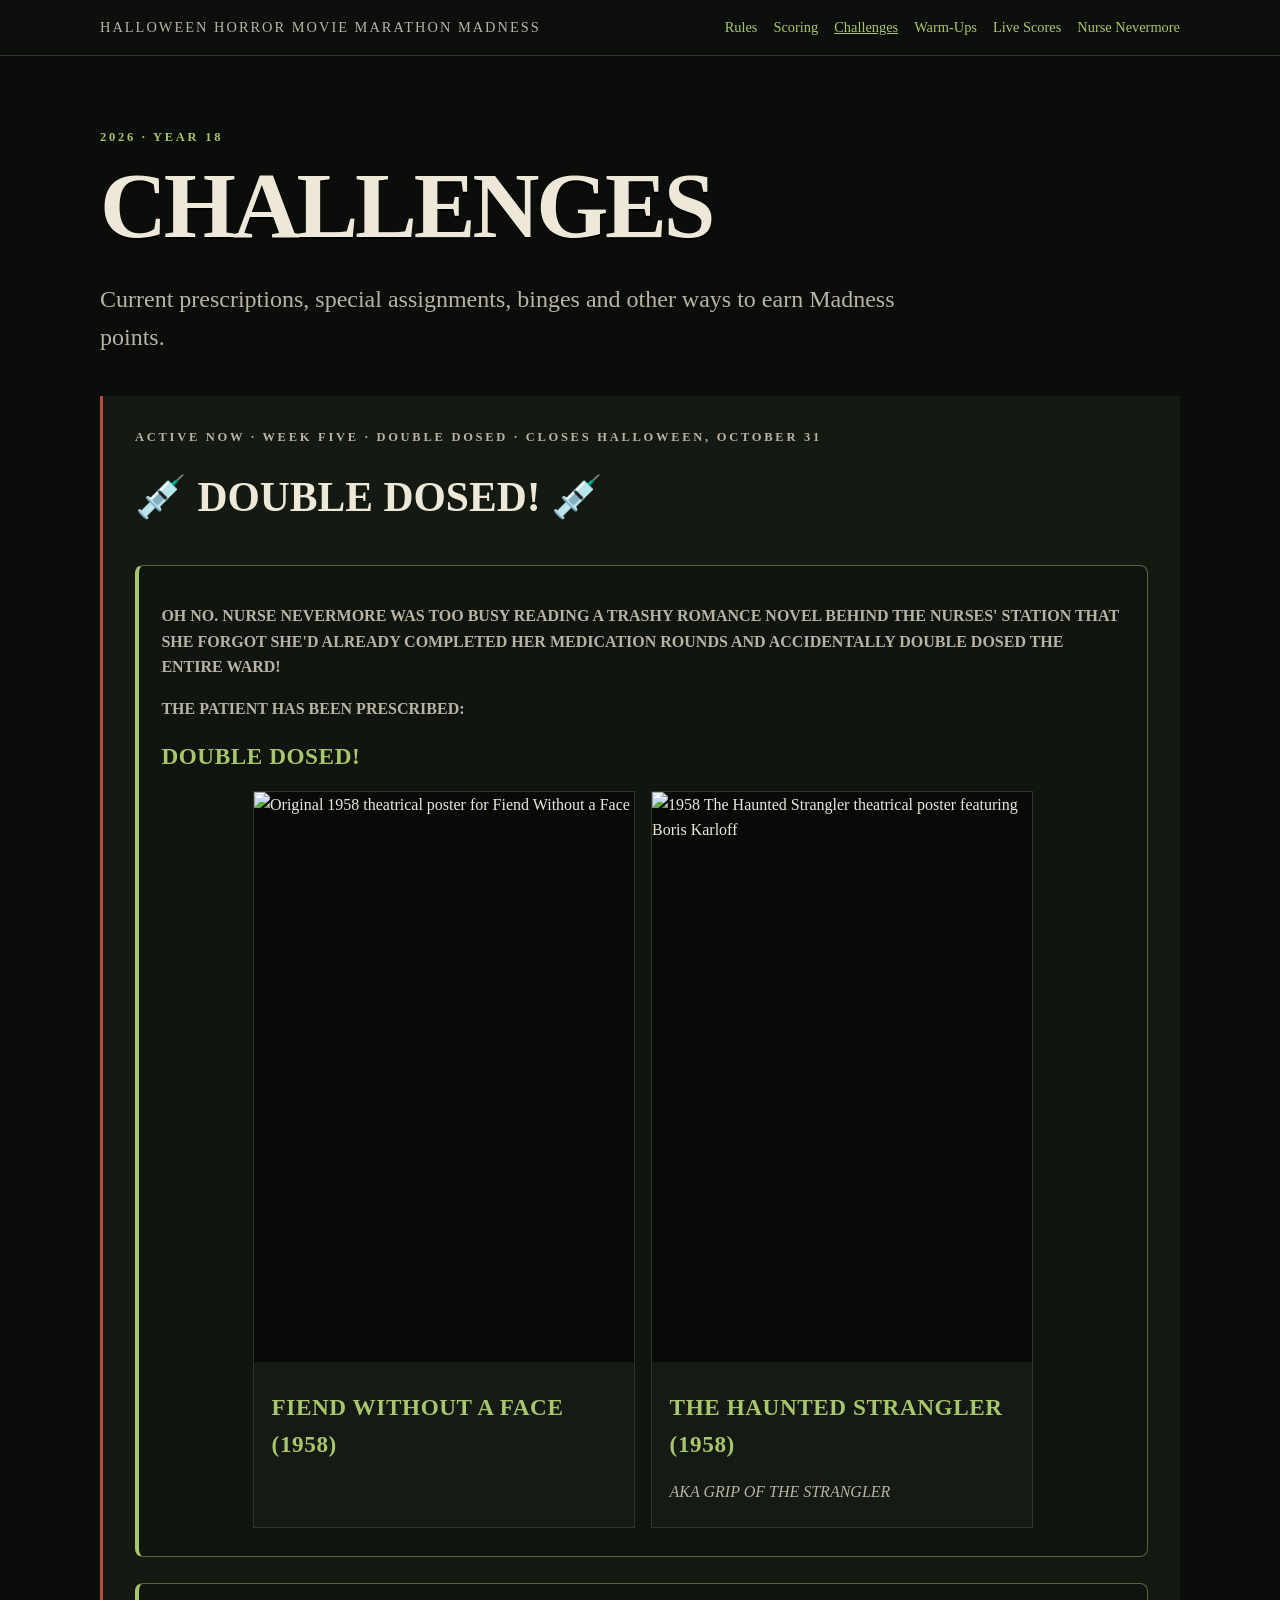
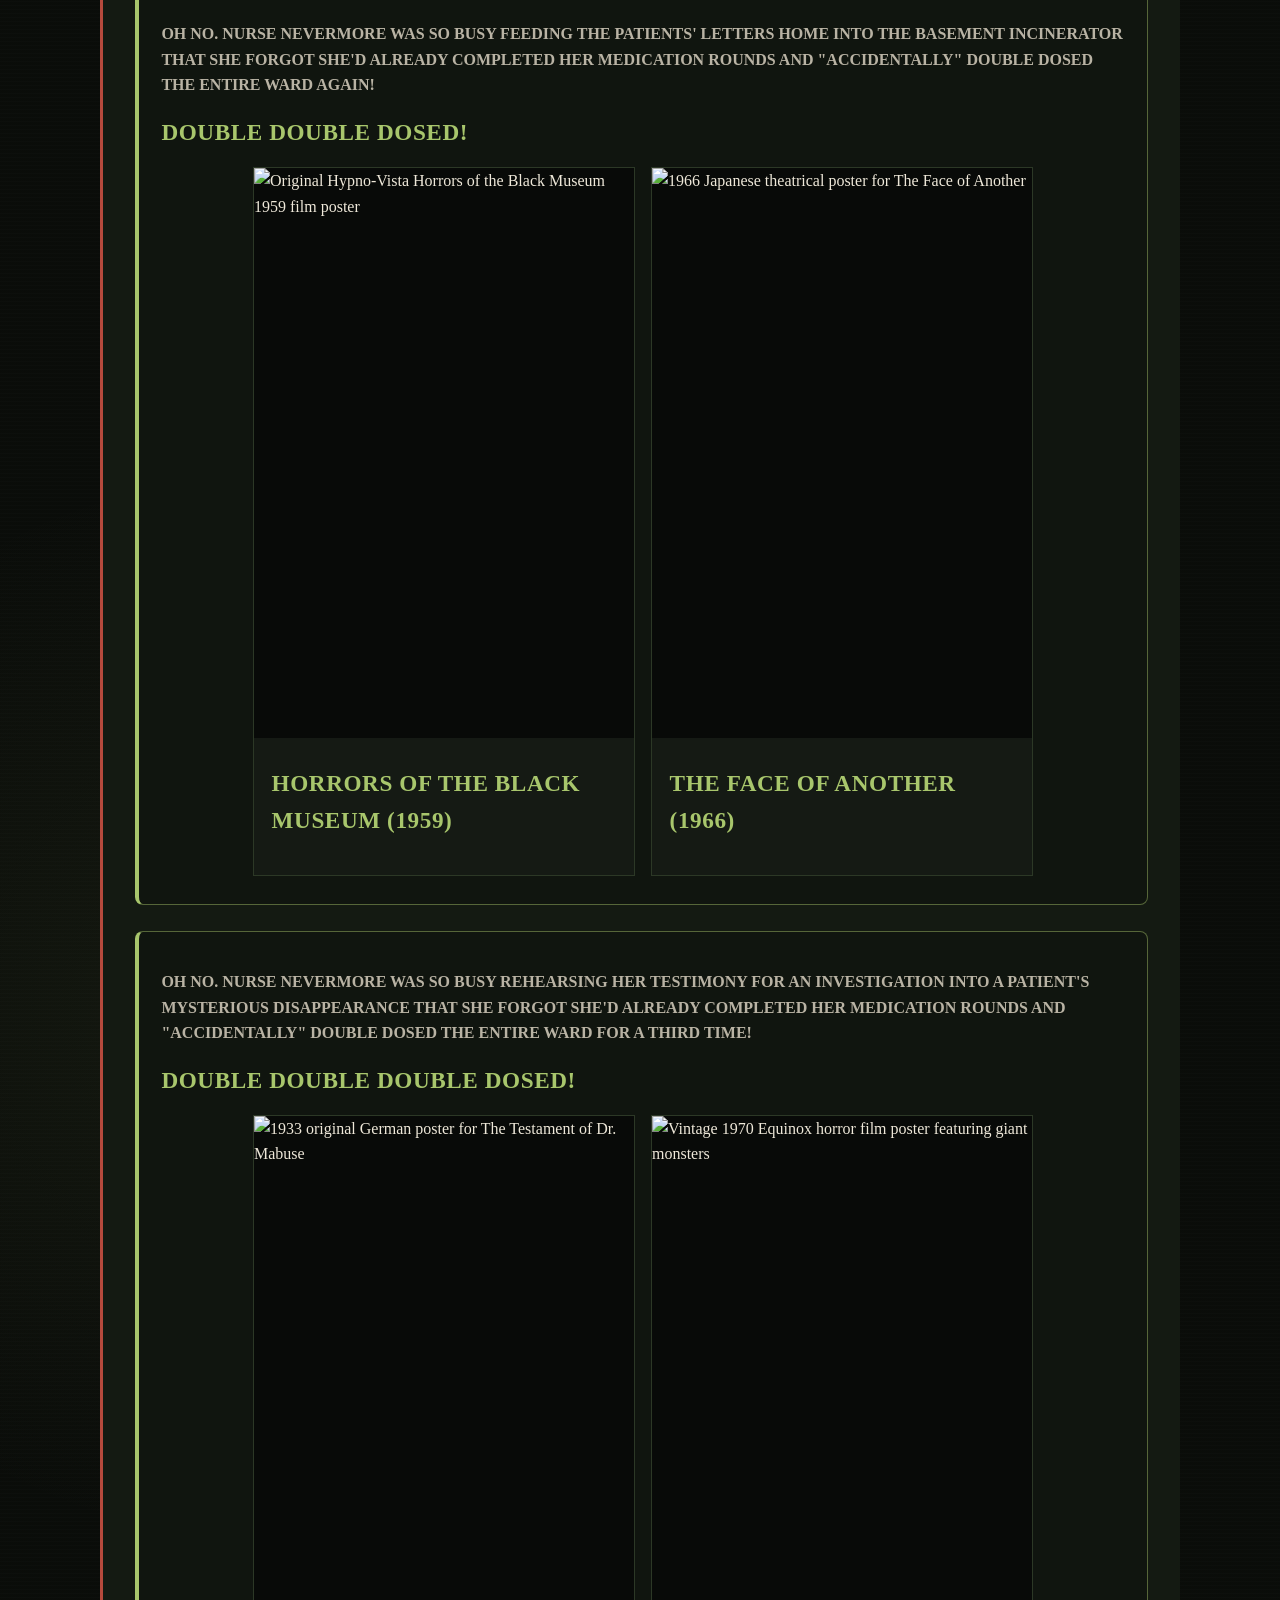
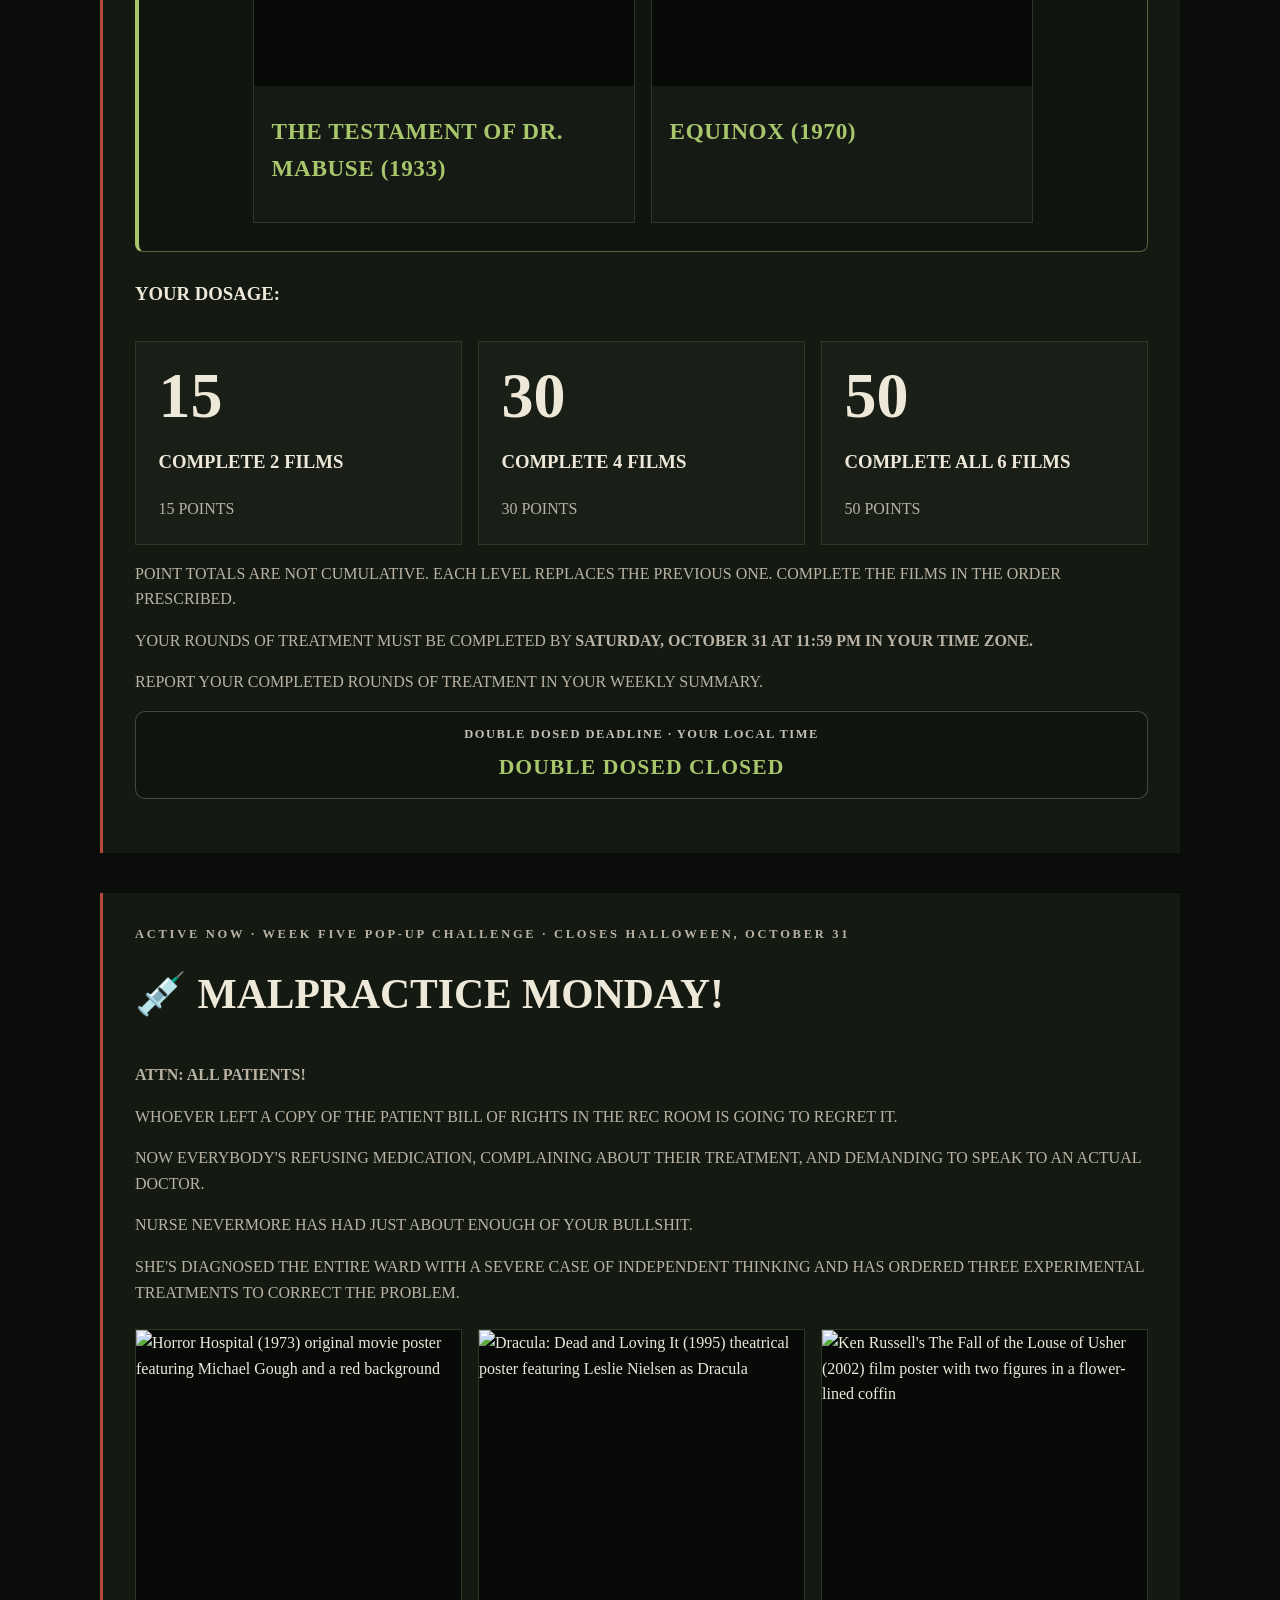
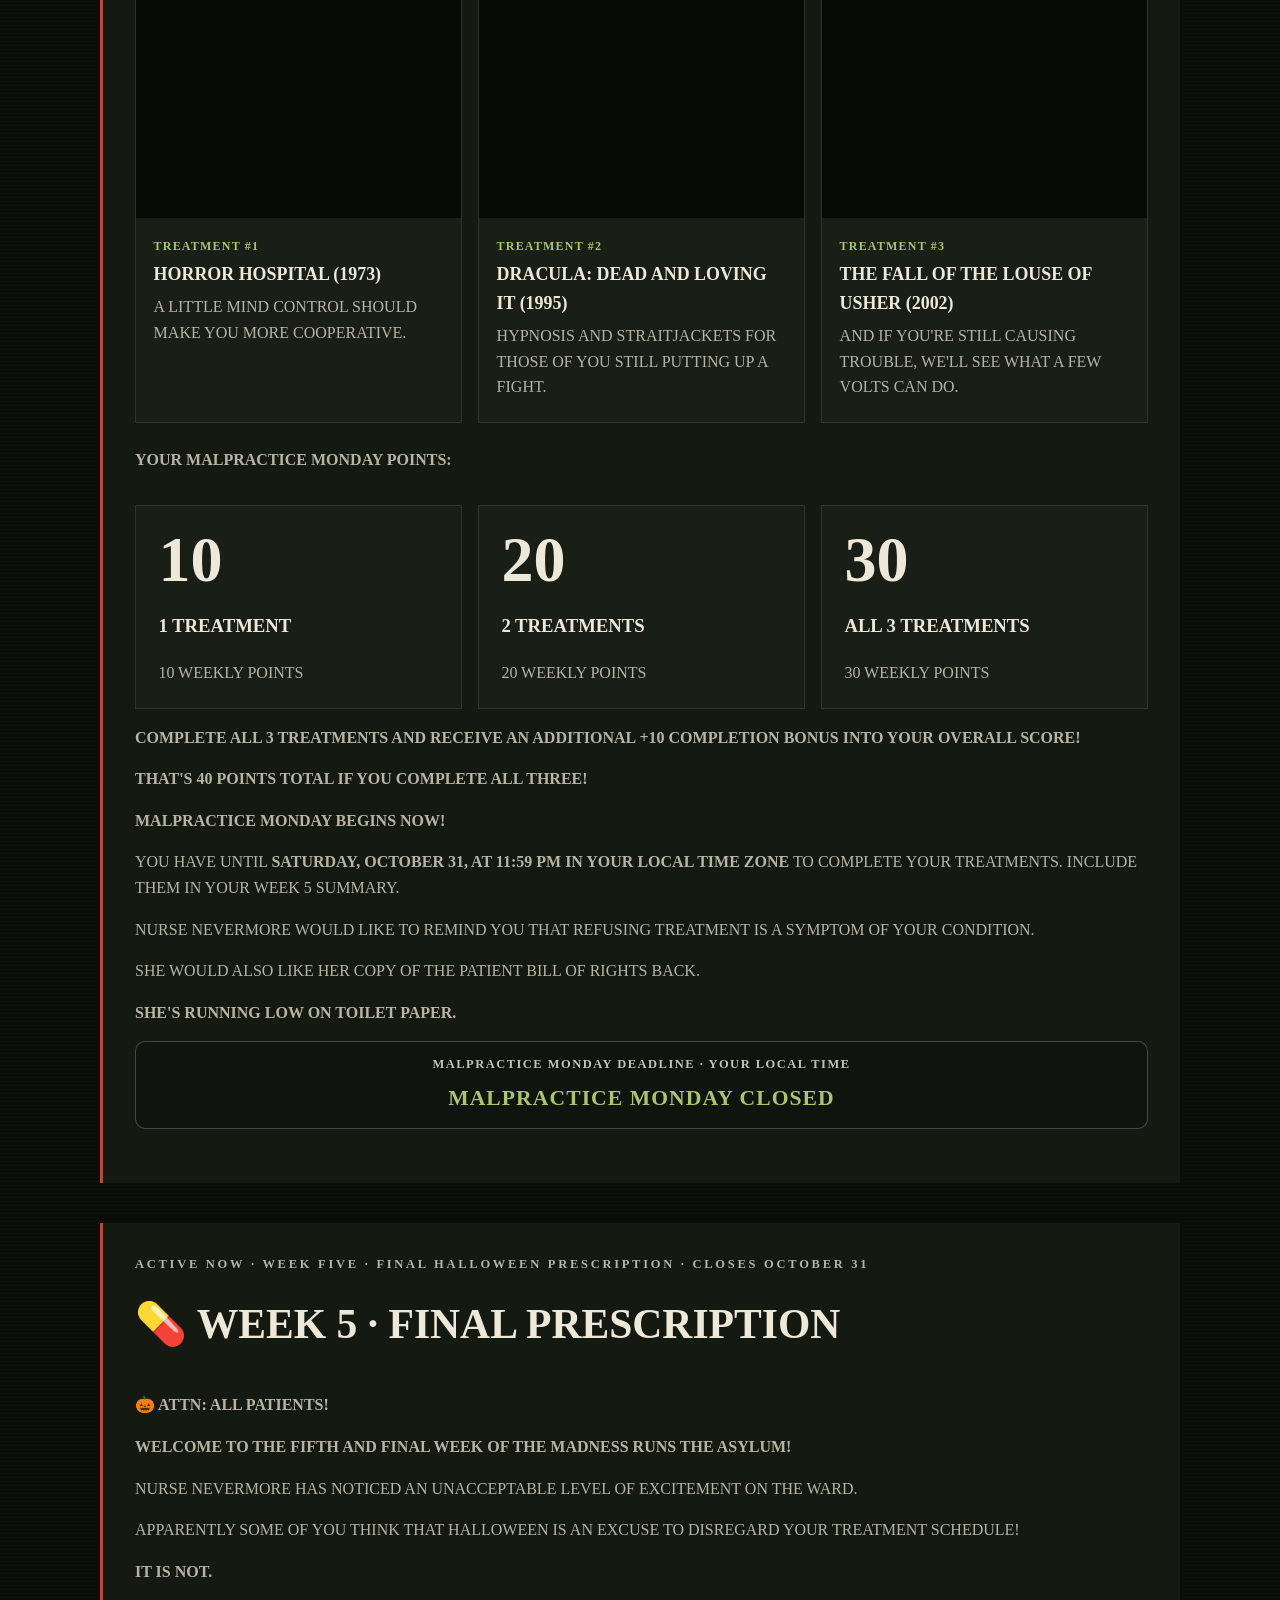
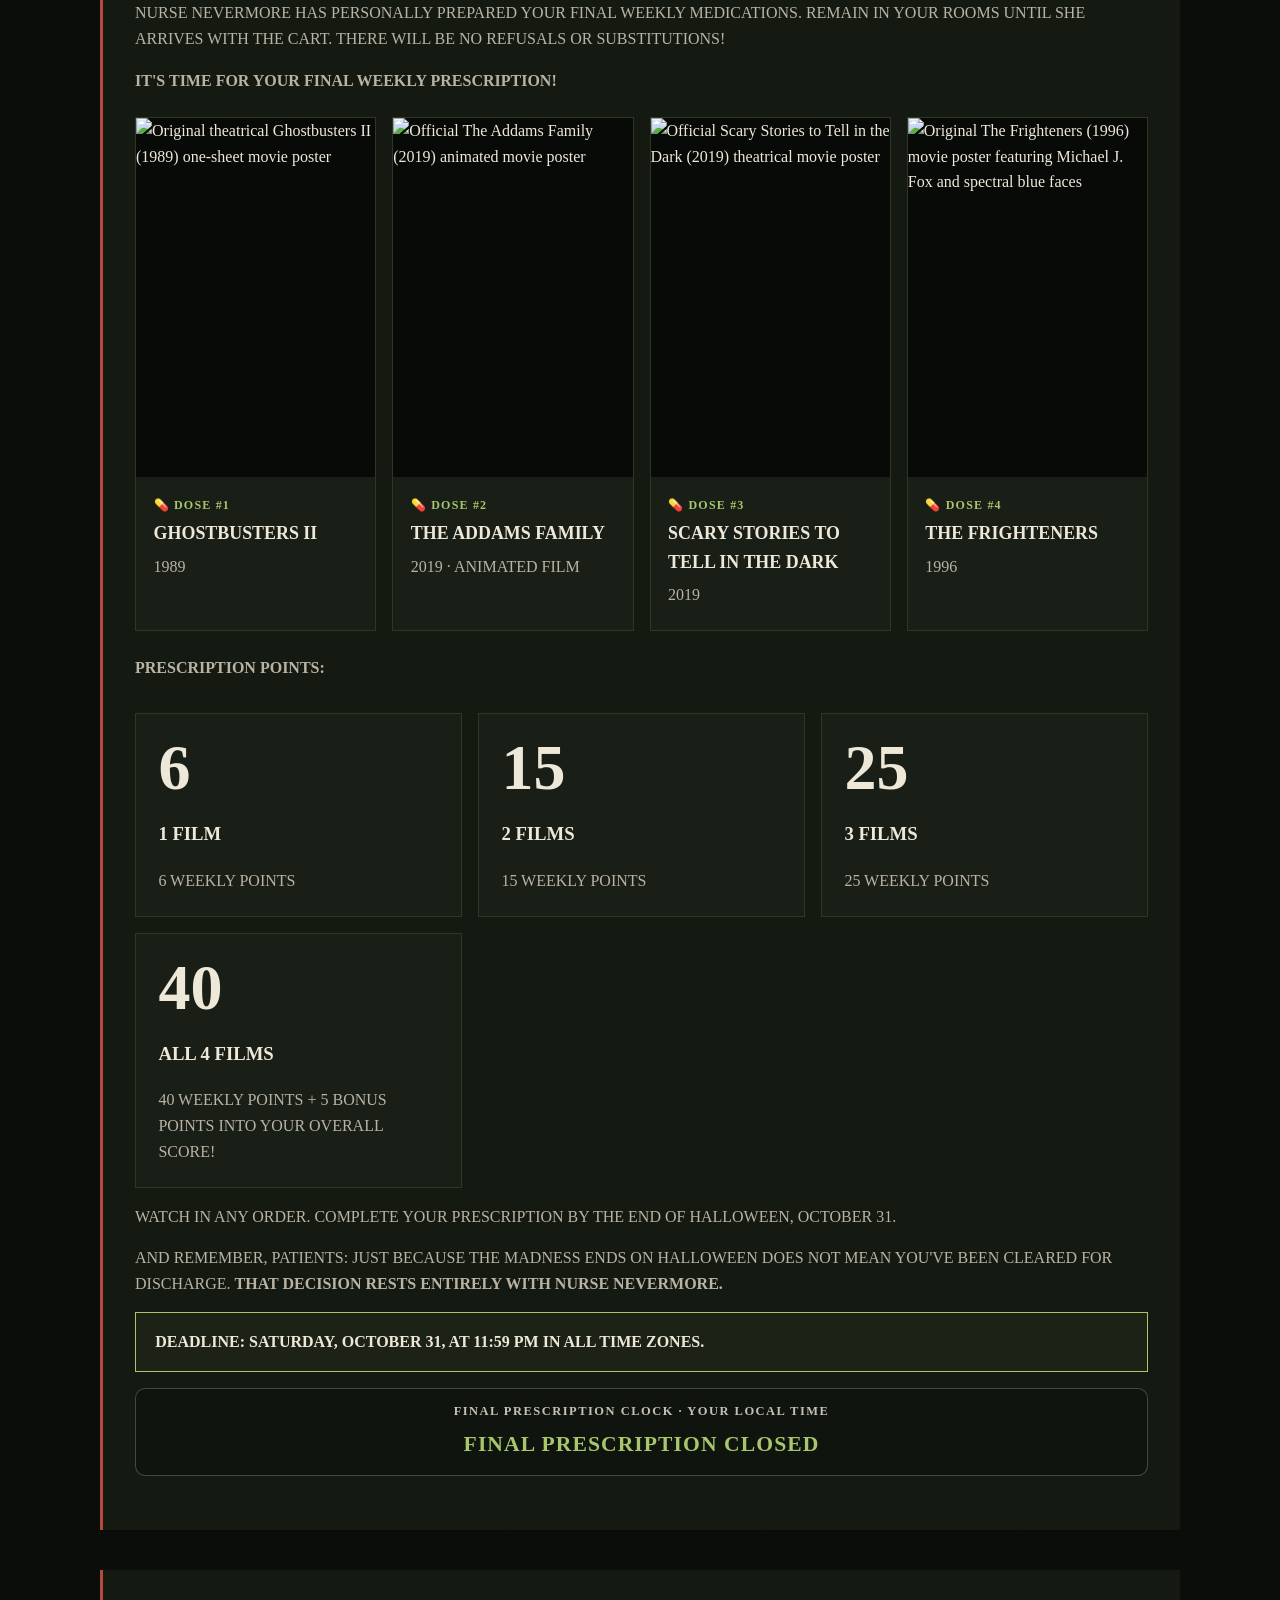
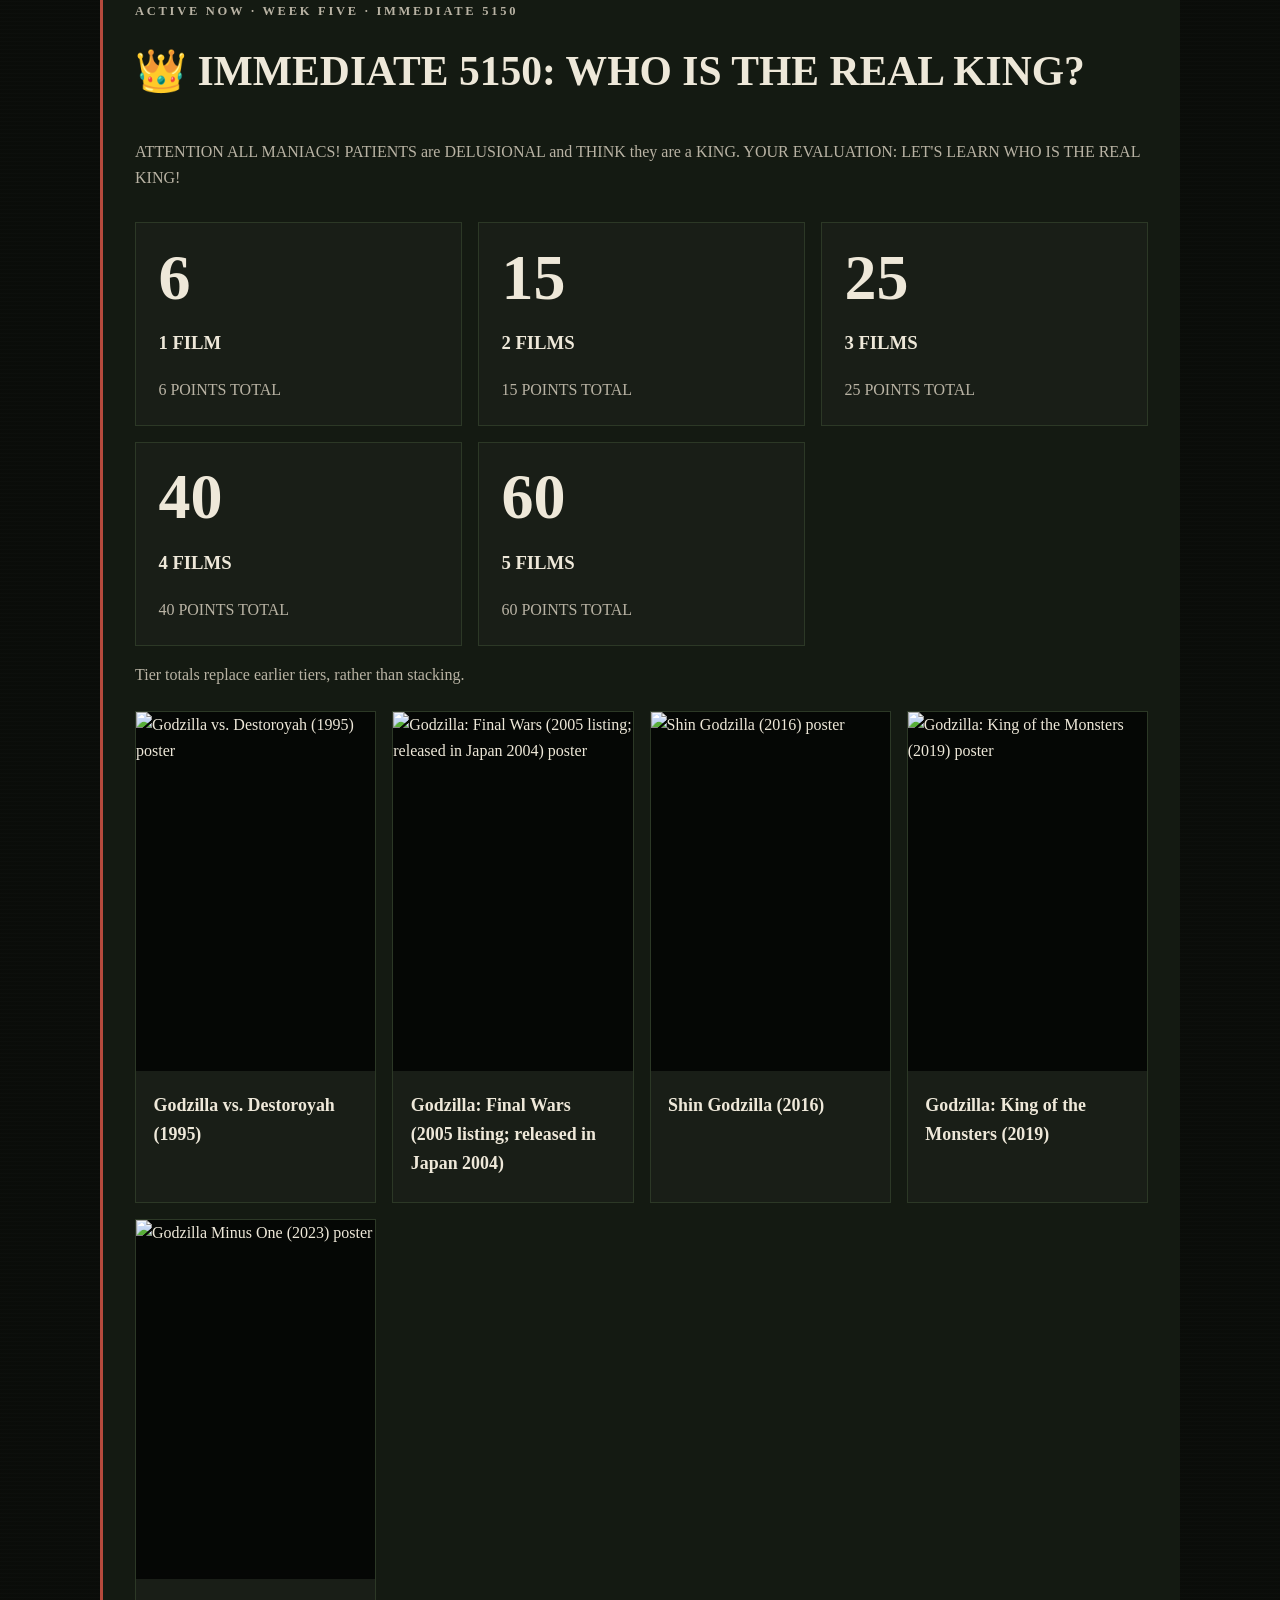
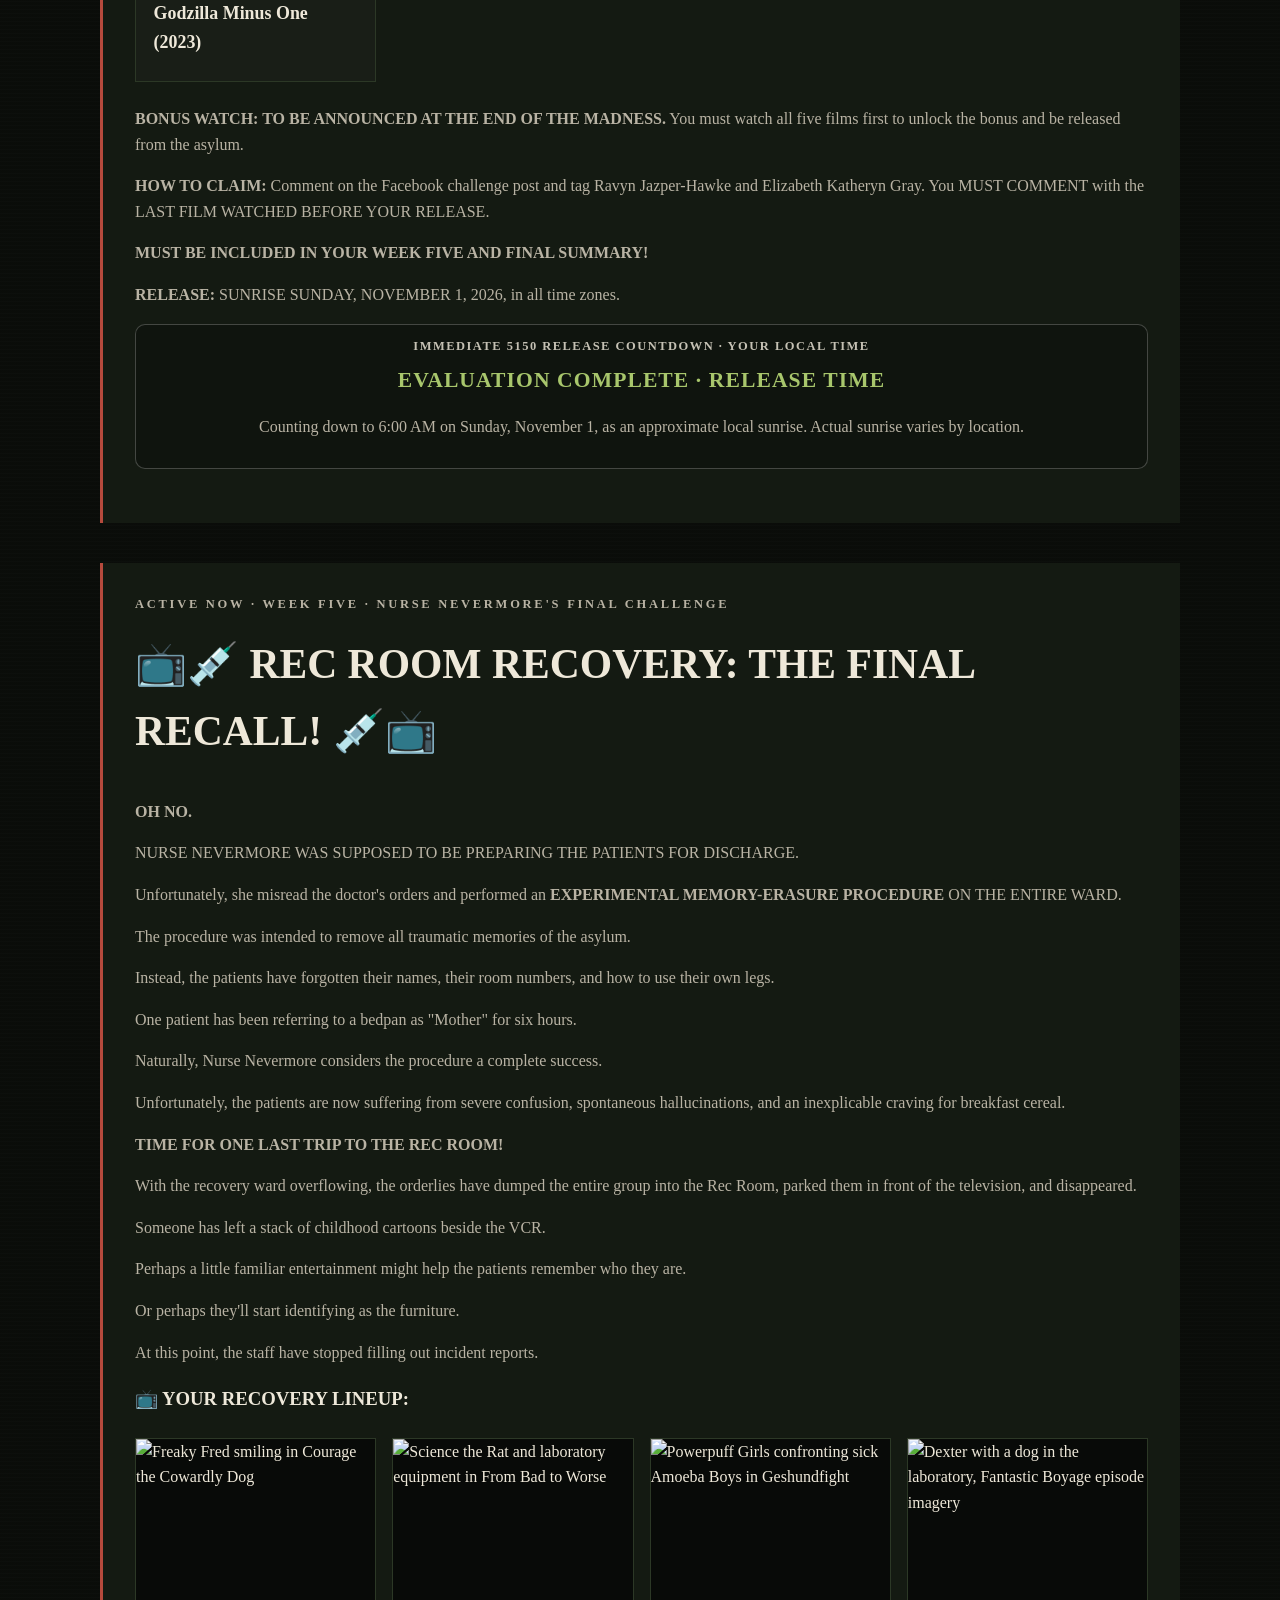
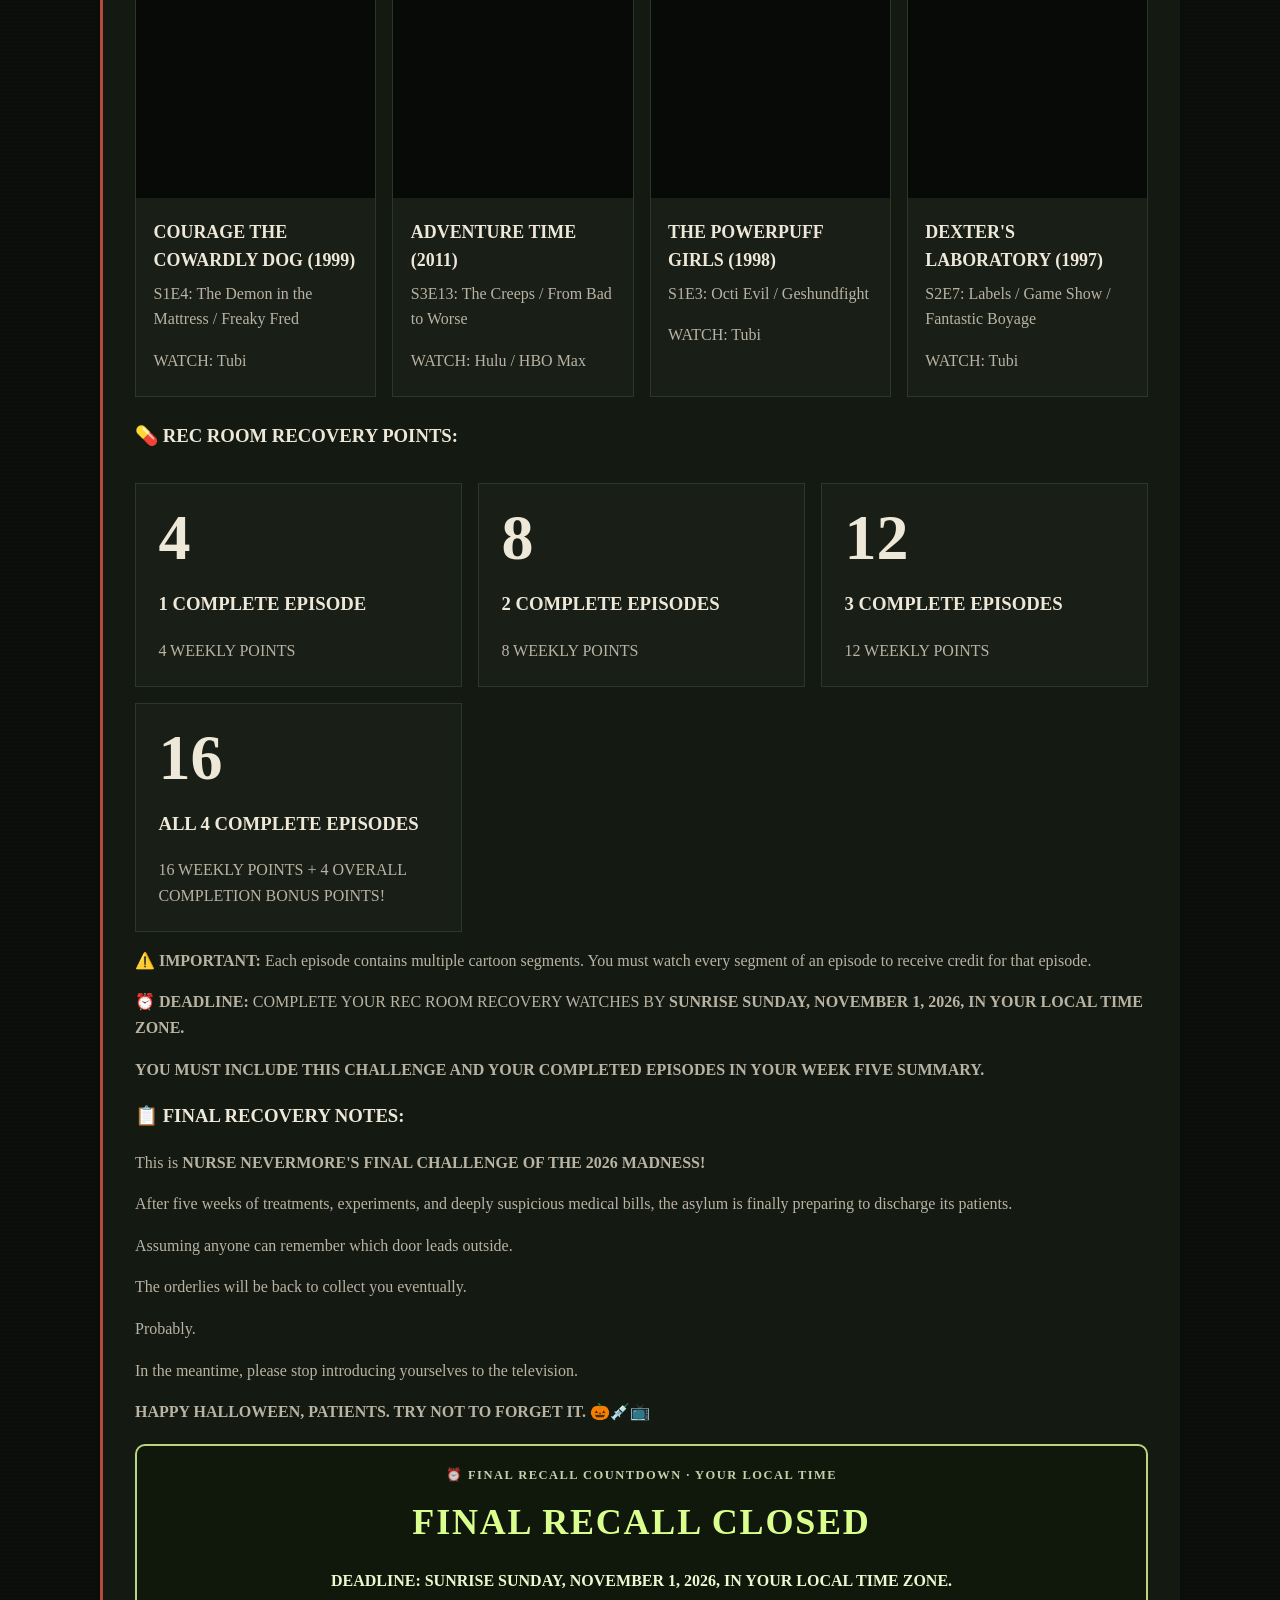
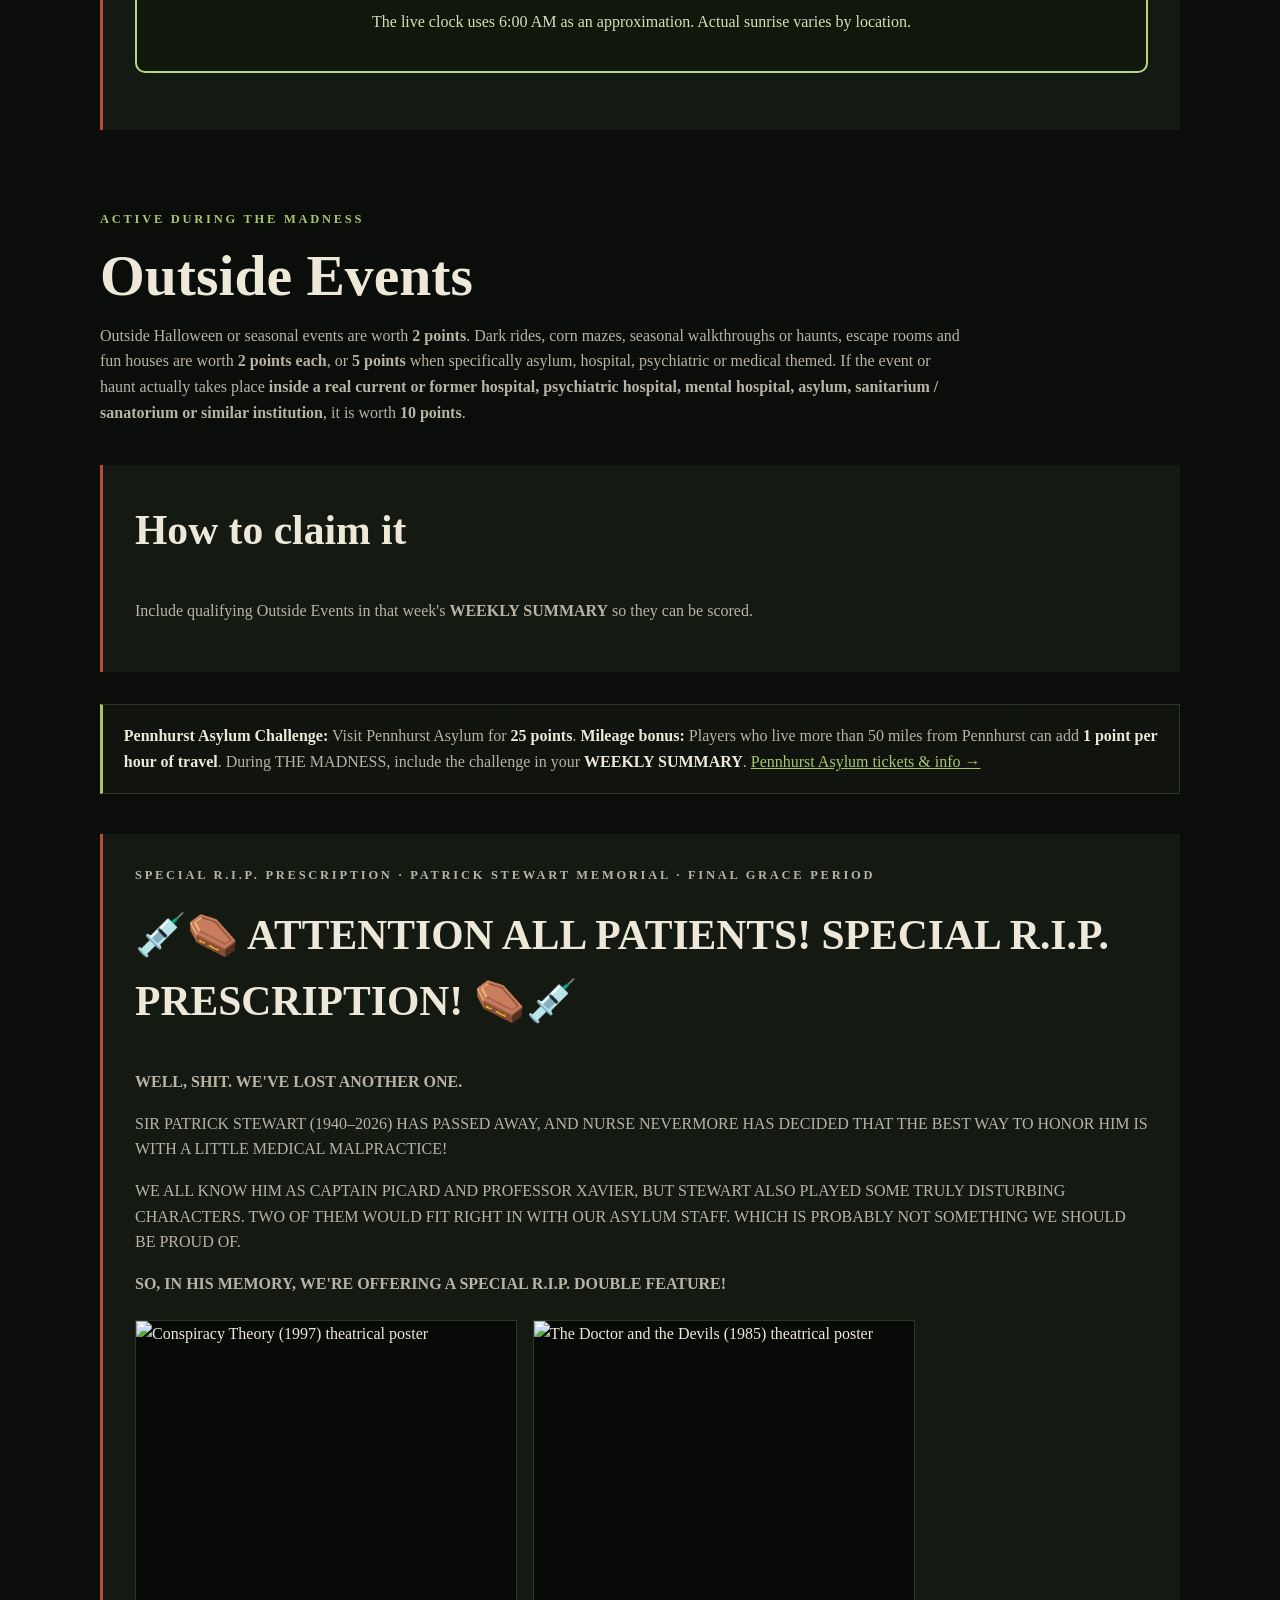
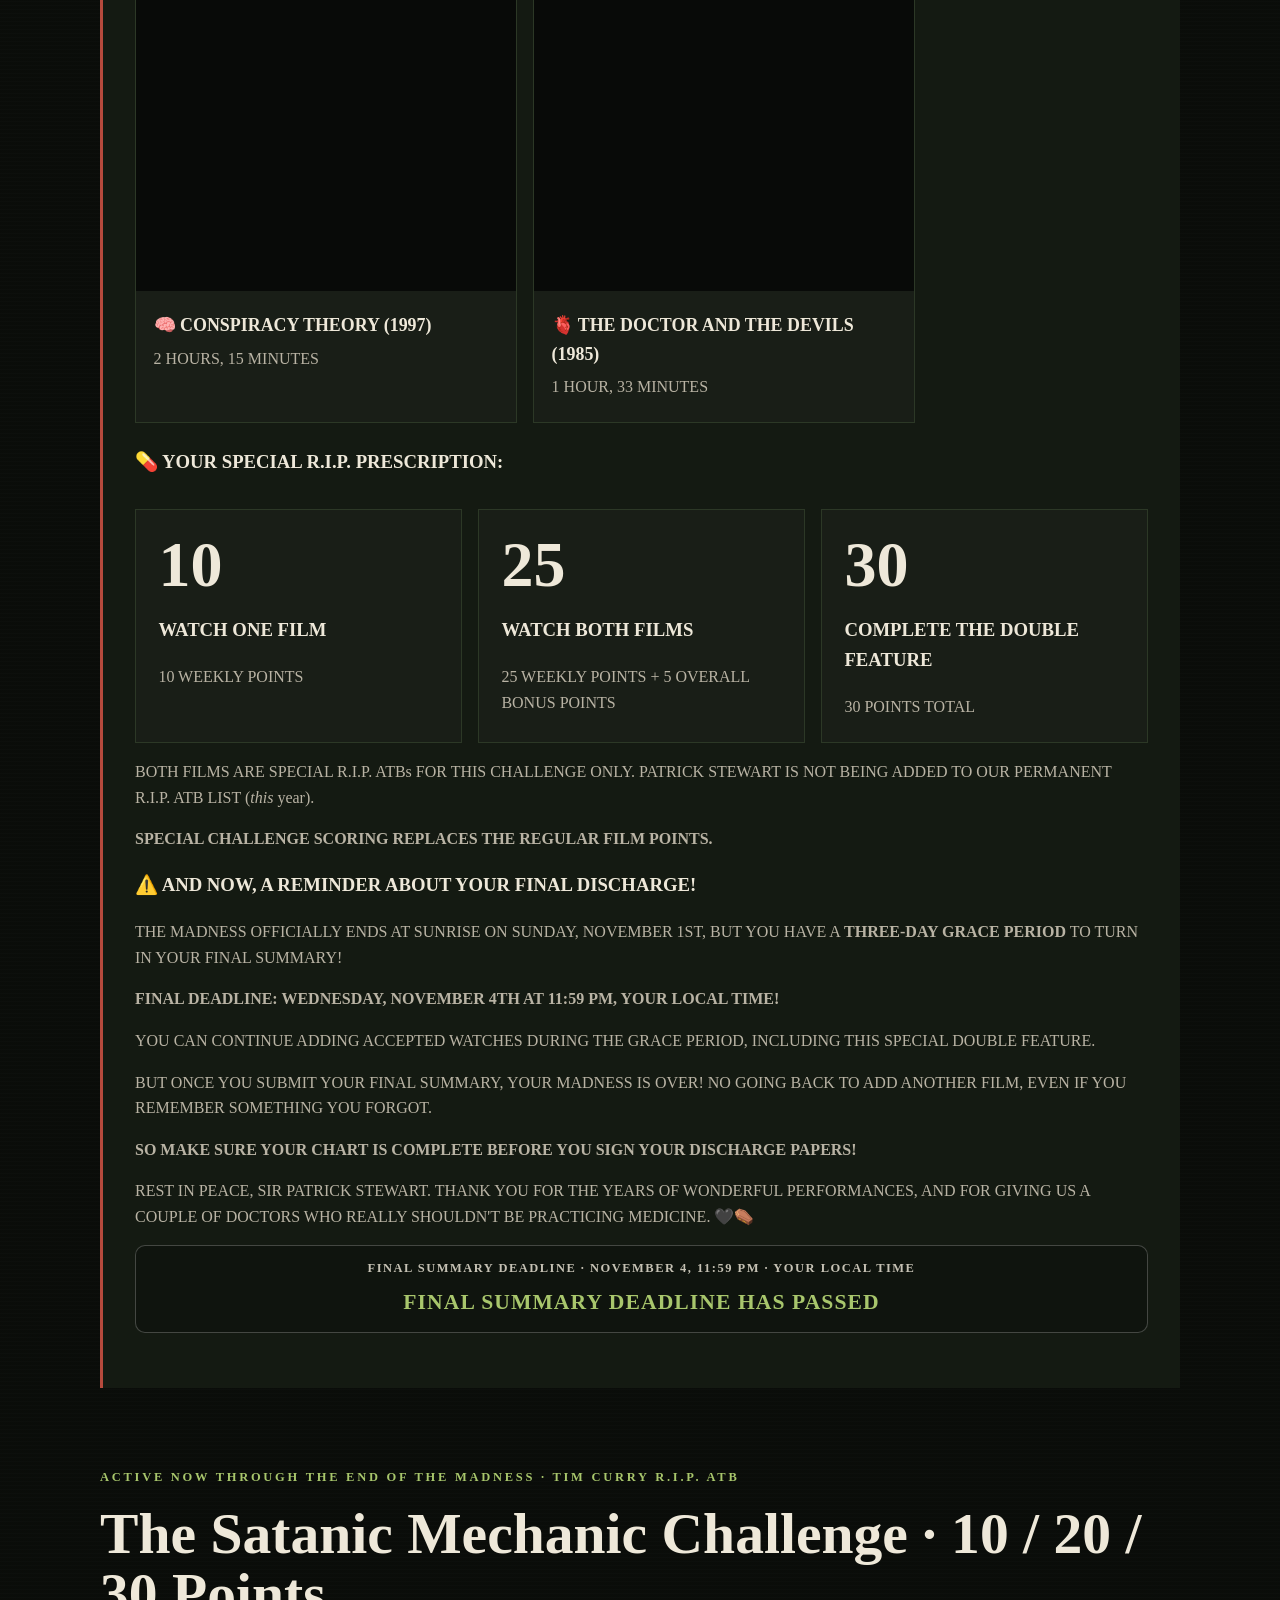
==== commit 88fea58c: "Move Satanic Mechanic Challenge below Patrick Stewart RIP memorial" ====
--- a/challenges.html
+++ b/challenges.html
@@ -388,22 +388,6 @@
       </div>
     </section>
 
-    <section class="content-section">
-      <p class="kicker">Active Now Through the End of THE MADNESS · Tim Curry R.I.P. ATB</p>
-      <h2 class="section-title">The Satanic Mechanic Challenge · 10 / 20 / 30 Points</h2>
-      <div class="prescription-grid" style="grid-template-columns:minmax(0,280px);max-width:280px;">
-        <article class="prescription-card">
-          <img src="https://www.originalfilmart.co.uk/cdn/shop/products/rocky_horror_picture_show_1975_styleA_original_film_art_5000x.jpg?v=1613810223" alt="The Rocky Horror Picture Show (1975) original red lips theatrical poster" loading="lazy" referrerpolicy="no-referrer">
-          <div class="prescription-card-body"><h3>THE ROCKY HORROR PICTURE SHOW</h3><p>1975</p></div>
-        </article>
-      </div>
-      <p class="section-intro"><strong>Tim Curry will be one of our 2026 R.I.P. ATBs.</strong> Starting now and running through the end of THE MADNESS: <strong><em>The Rocky Horror Picture Show</em> (1975) in a movie theater = 10 points</strong>; a movie-theater screening with a <strong>LIVE SHADOW CAST = 20 points total</strong>; a <strong>live stage production of <em>The Rocky Horror Show</em> = 30 points</strong>.</p>
-      <div class="notice compact-notice">
-        <h2>How to claim it</h2>
-        <p>Include the challenge in that week's <strong>WEEKLY SUMMARY</strong>; the challenge points go into that week's score. We would still love you to share your photos in the group.</p>
-      </div>
-    </section>
-
     <section class="notice compact-notice" id="patrick-stewart-memorial">
       <p class="kicker">SPECIAL R.I.P. PRESCRIPTION · PATRICK STEWART MEMORIAL · FINAL GRACE PERIOD</p>
       <h2>💉⚰️ ATTENTION ALL PATIENTS! SPECIAL R.I.P. PRESCRIPTION! ⚰️💉</h2>
@@ -439,6 +423,22 @@
       <div class="countdown-panel" role="timer" aria-live="off">
         <span class="countdown-label">FINAL SUMMARY DEADLINE · NOVEMBER 4, 11:59 PM · YOUR LOCAL TIME</span>
         <span id="patrick-stewart-countdown" class="countdown-value">calculating…</span>
+      </div>
+    </section>
+
+    <section class="content-section">
+      <p class="kicker">Active Now Through the End of THE MADNESS · Tim Curry R.I.P. ATB</p>
+      <h2 class="section-title">The Satanic Mechanic Challenge · 10 / 20 / 30 Points</h2>
+      <div class="prescription-grid" style="grid-template-columns:minmax(0,280px);max-width:280px;">
+        <article class="prescription-card">
+          <img src="https://www.originalfilmart.co.uk/cdn/shop/products/rocky_horror_picture_show_1975_styleA_original_film_art_5000x.jpg?v=1613810223" alt="The Rocky Horror Picture Show (1975) original red lips theatrical poster" loading="lazy" referrerpolicy="no-referrer">
+          <div class="prescription-card-body"><h3>THE ROCKY HORROR PICTURE SHOW</h3><p>1975</p></div>
+        </article>
+      </div>
+      <p class="section-intro"><strong>Tim Curry will be one of our 2026 R.I.P. ATBs.</strong> Starting now and running through the end of THE MADNESS: <strong><em>The Rocky Horror Picture Show</em> (1975) in a movie theater = 10 points</strong>; a movie-theater screening with a <strong>LIVE SHADOW CAST = 20 points total</strong>; a <strong>live stage production of <em>The Rocky Horror Show</em> = 30 points</strong>.</p>
+      <div class="notice compact-notice">
+        <h2>How to claim it</h2>
+        <p>Include the challenge in that week's <strong>WEEKLY SUMMARY</strong>; the challenge points go into that week's score. We would still love you to share your photos in the group.</p>
       </div>
     </section>
 
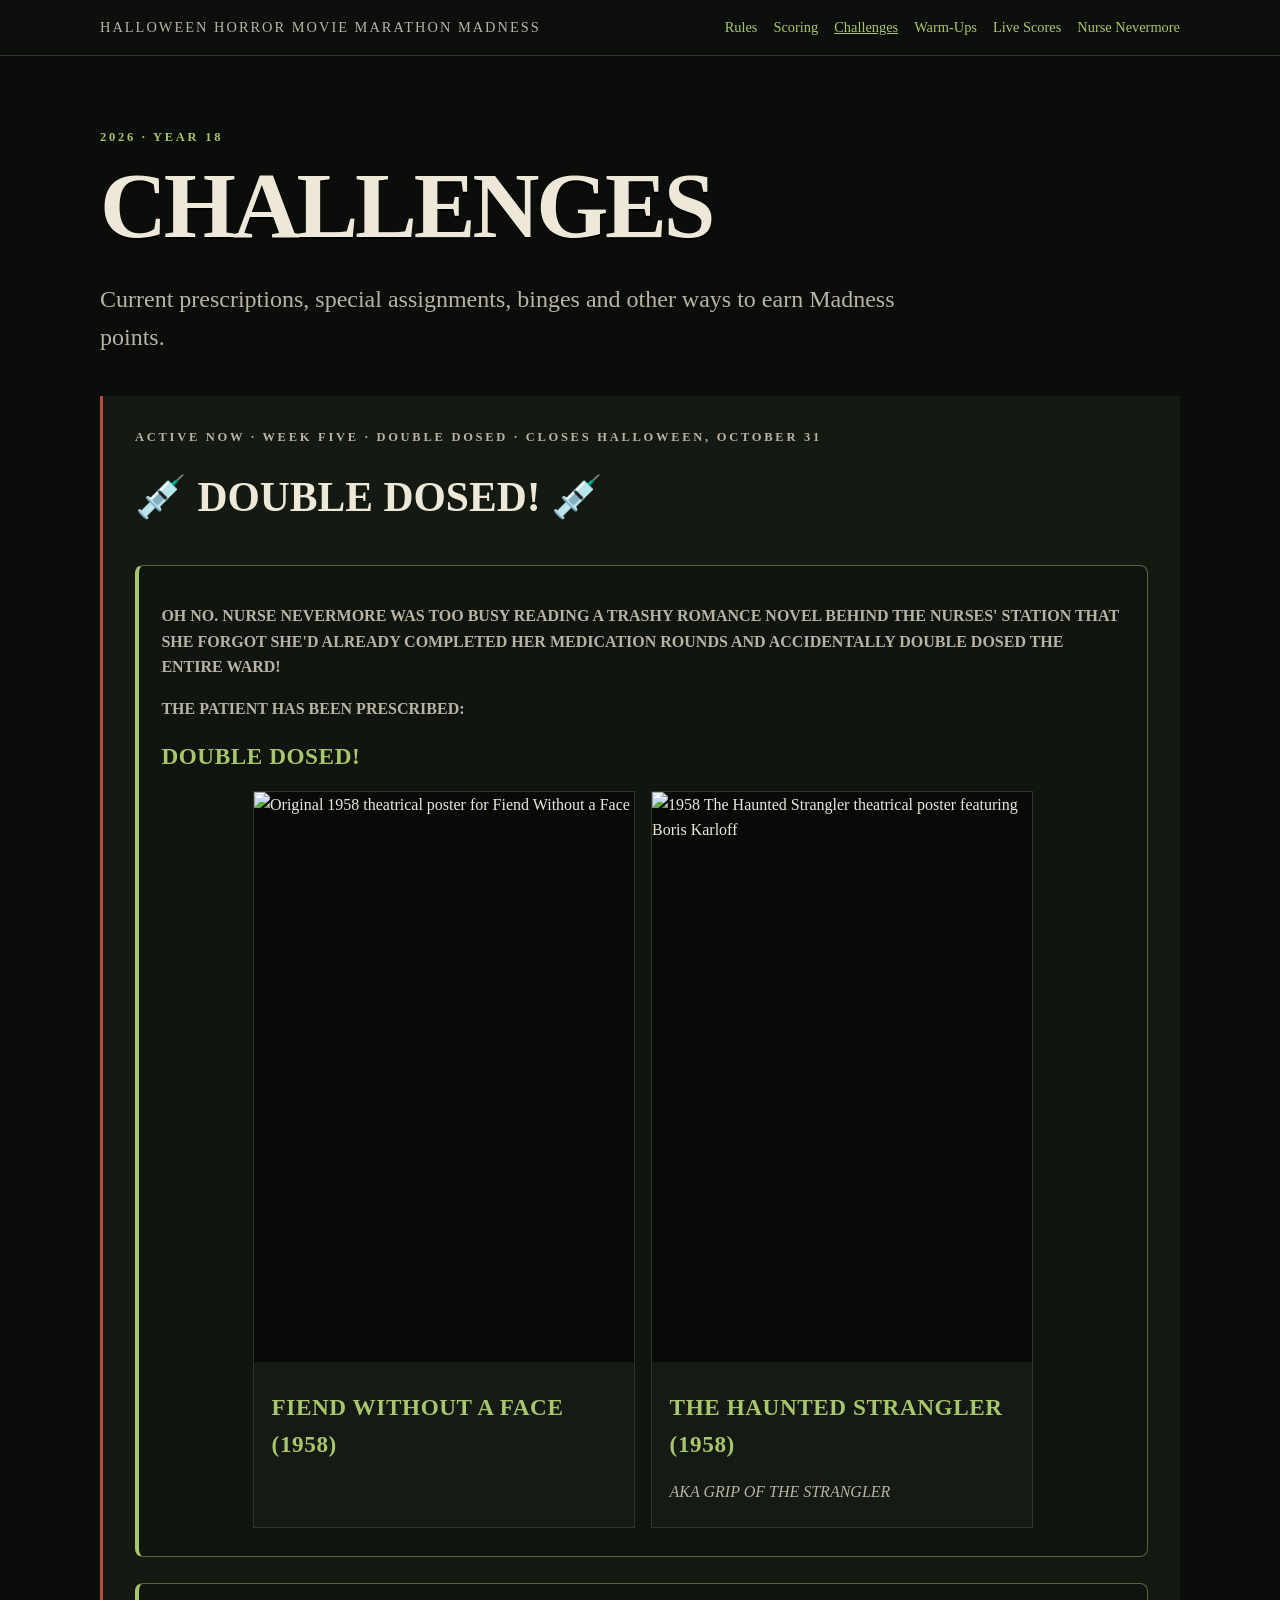
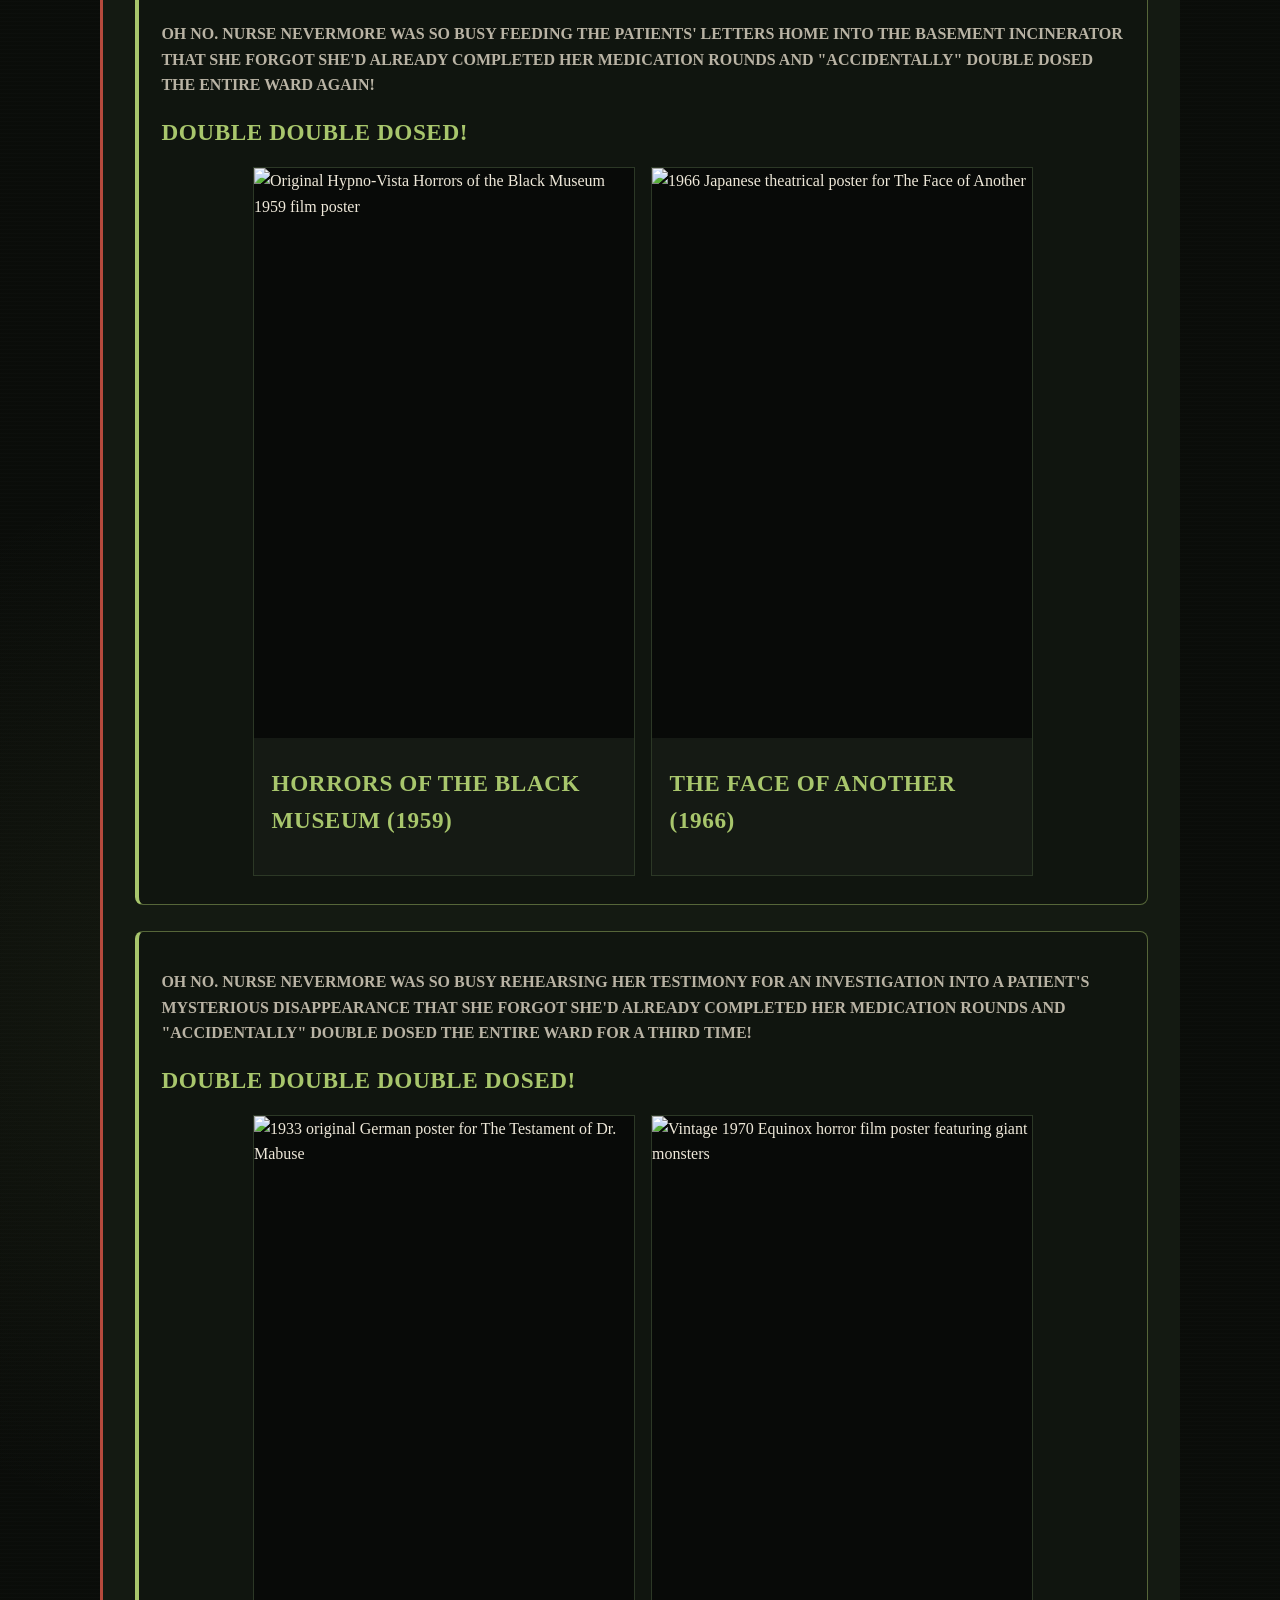
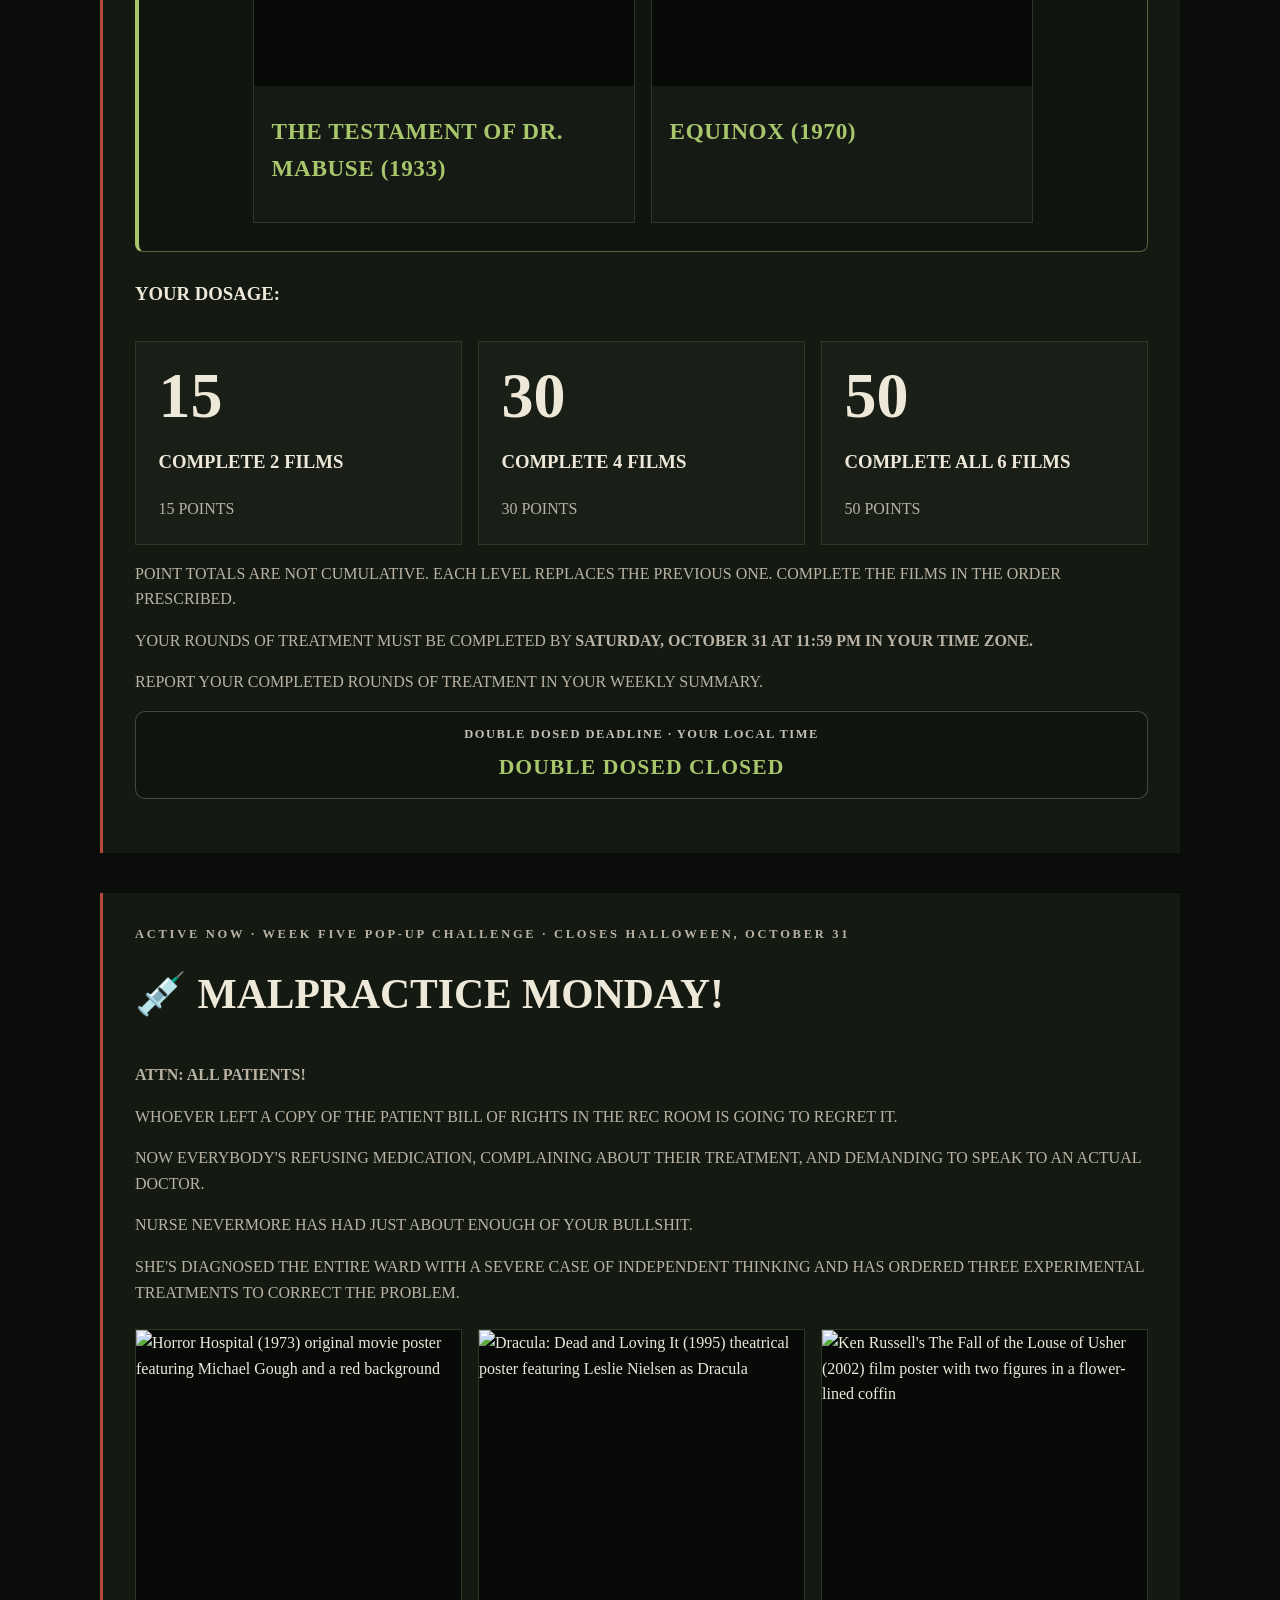
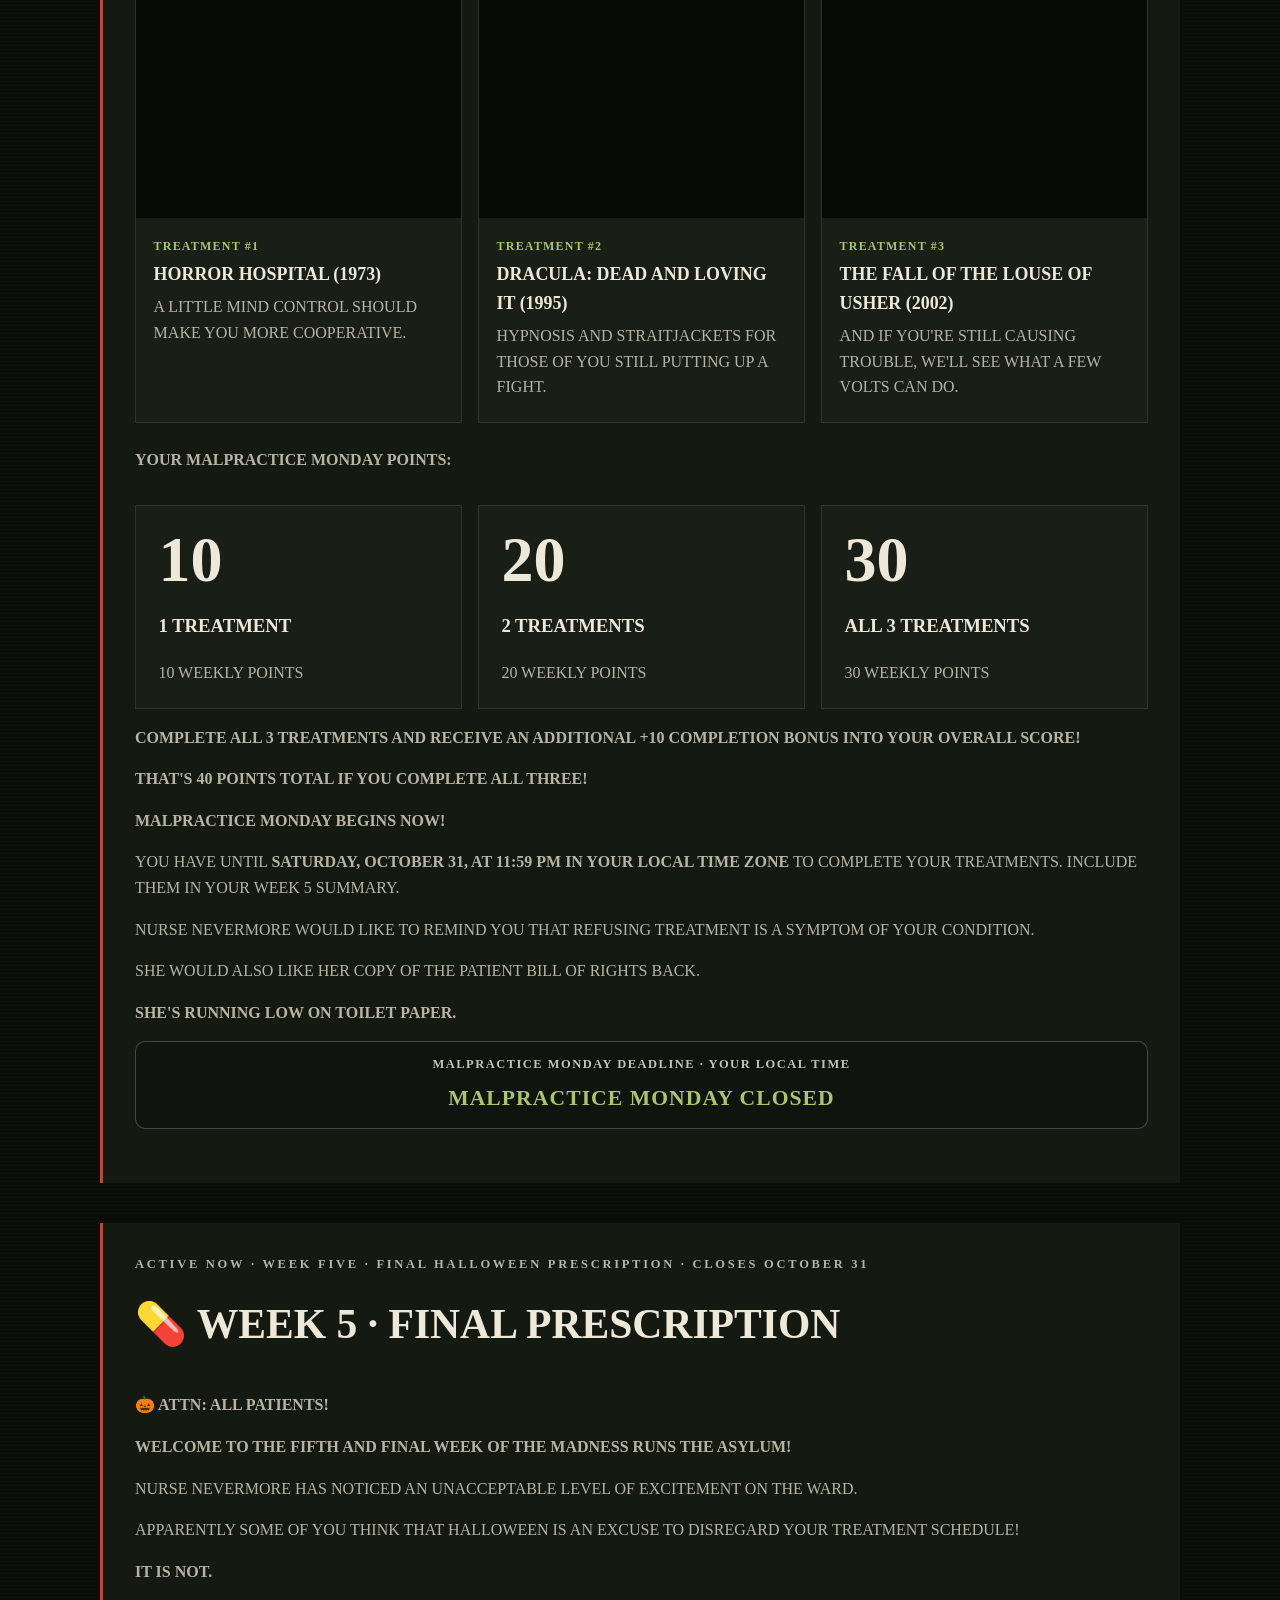
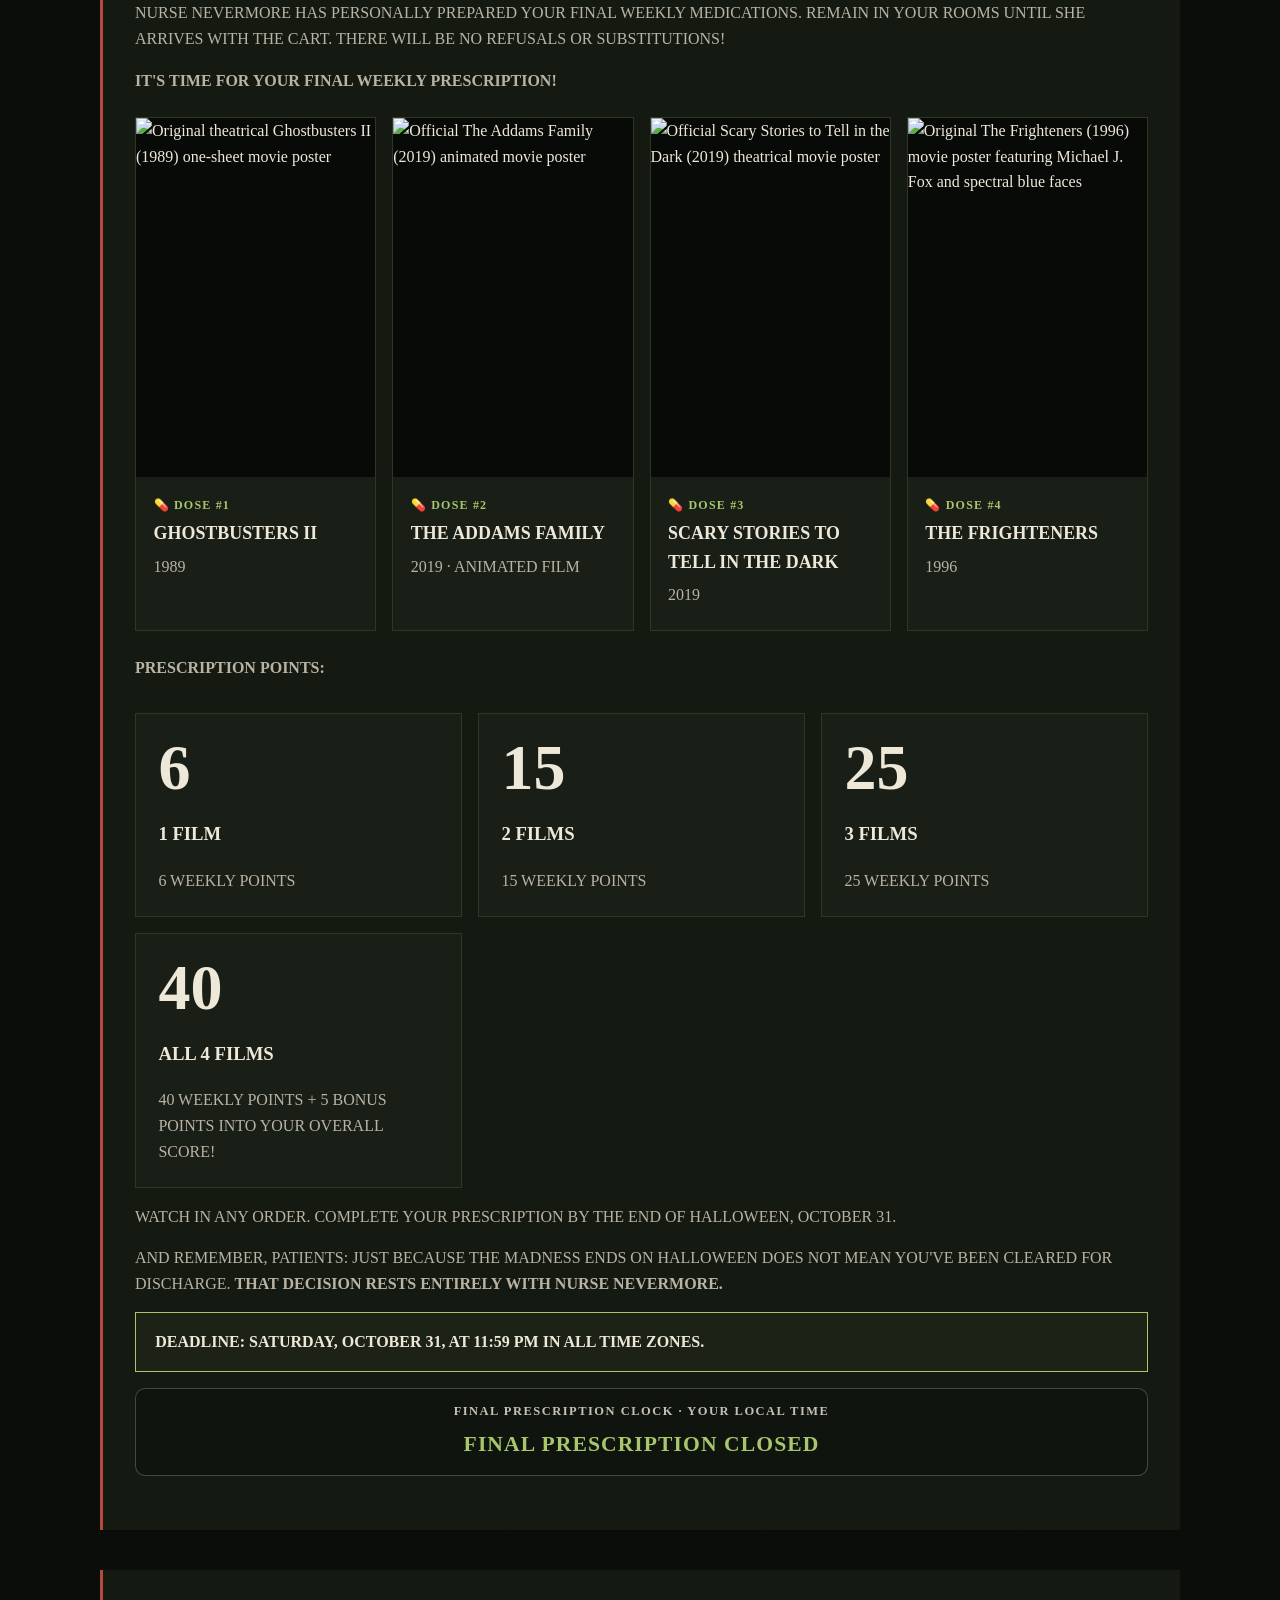
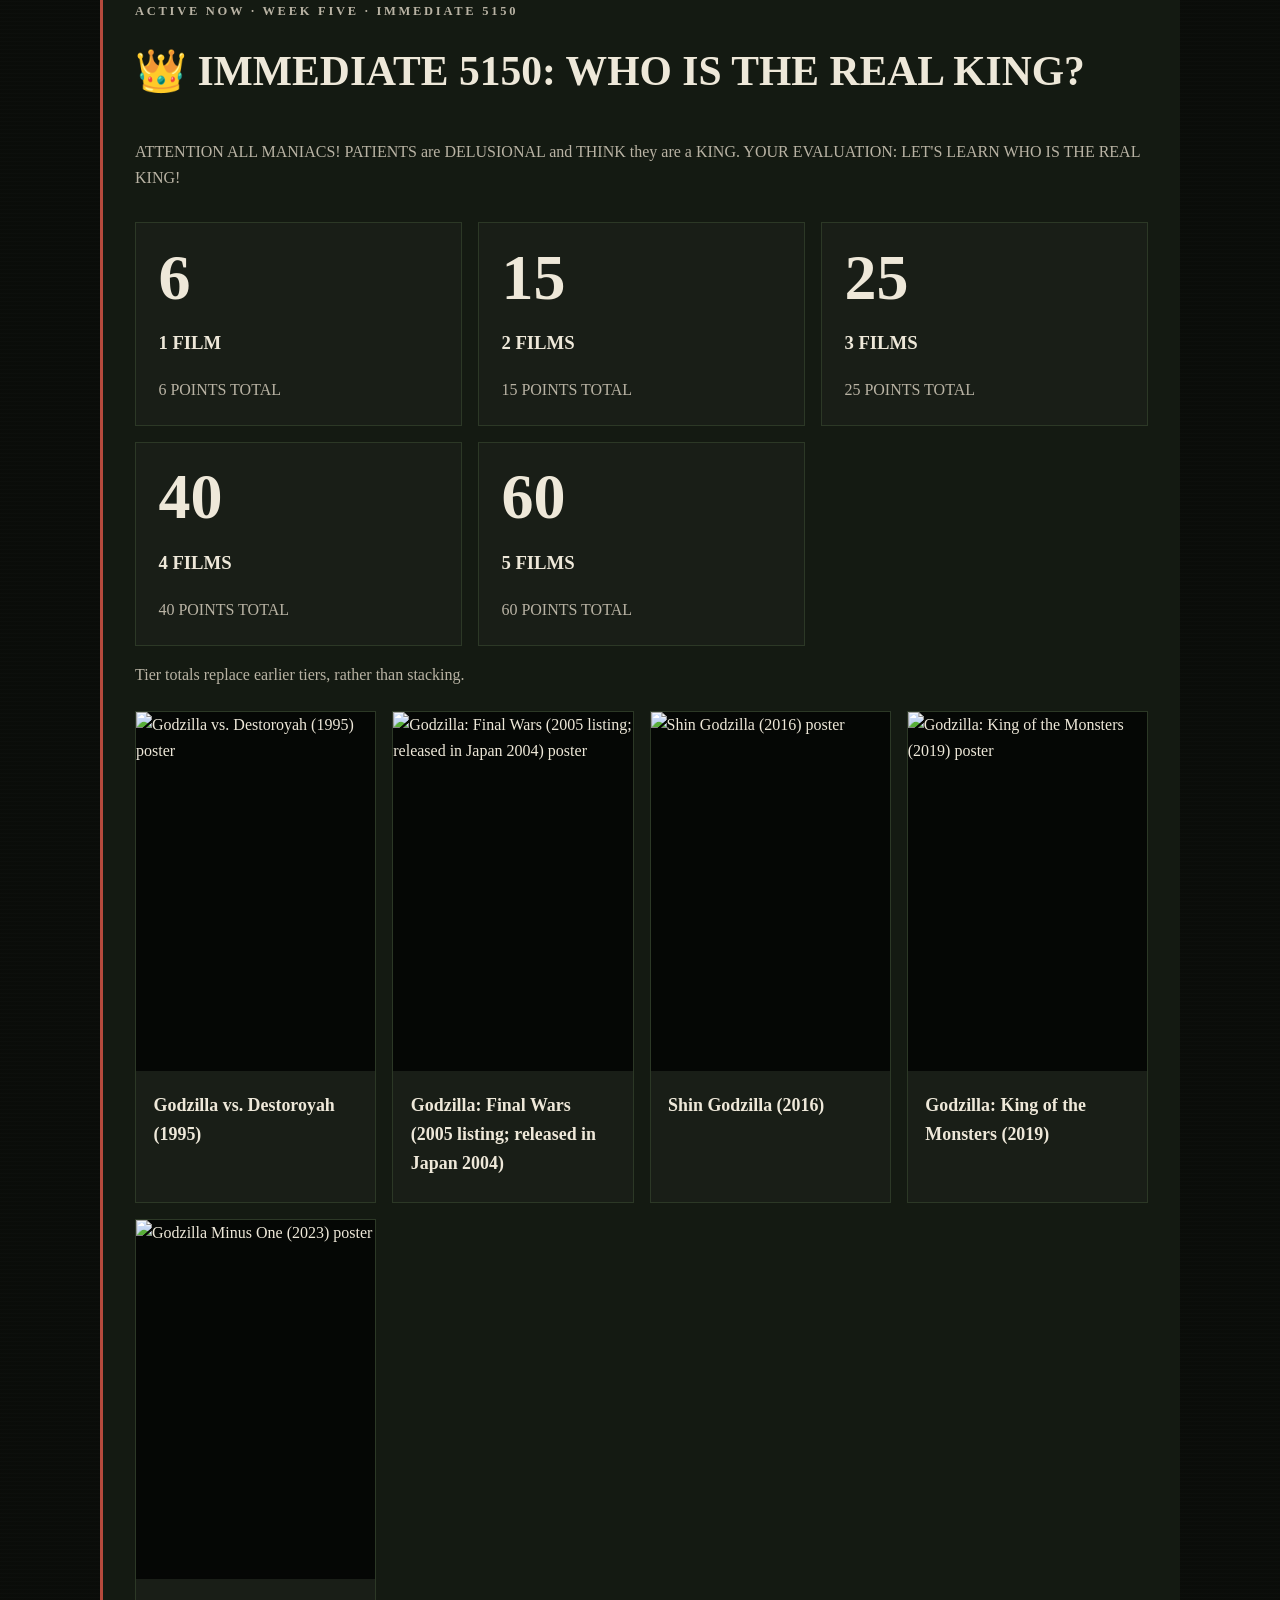
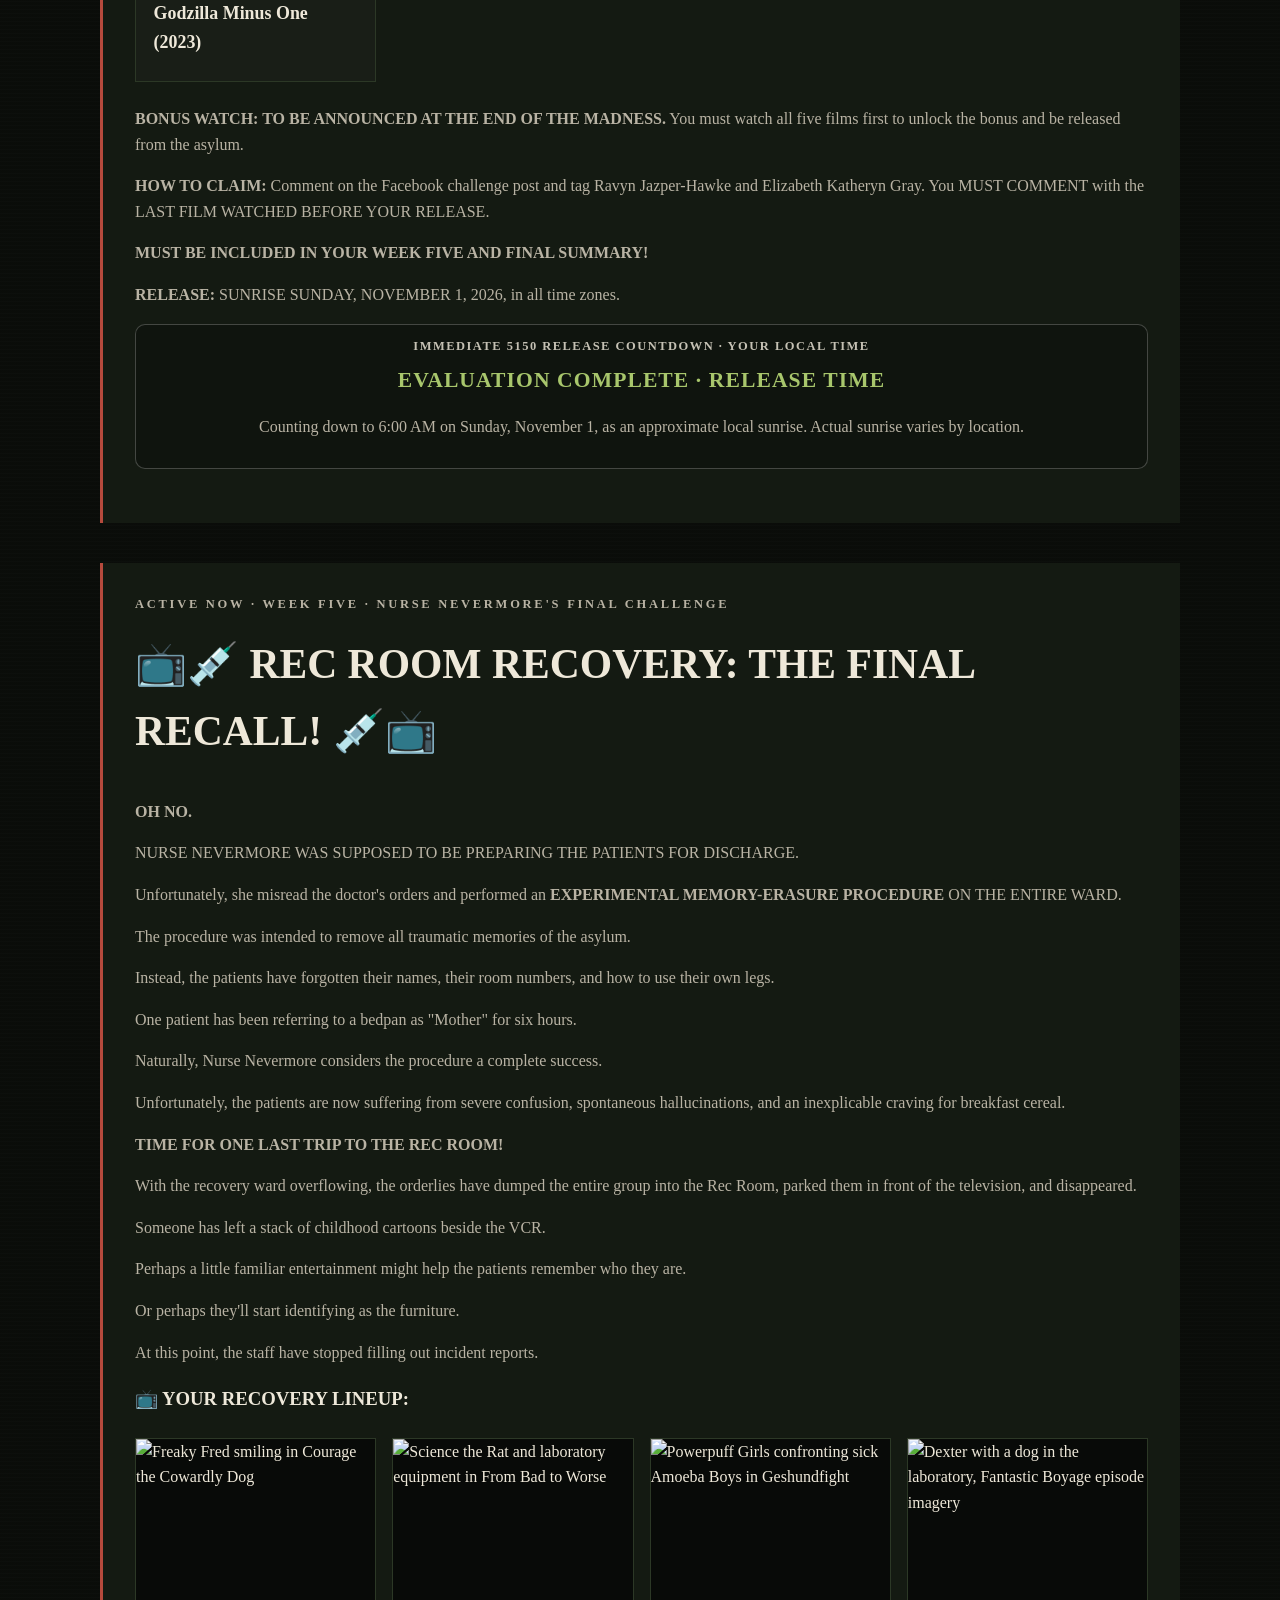
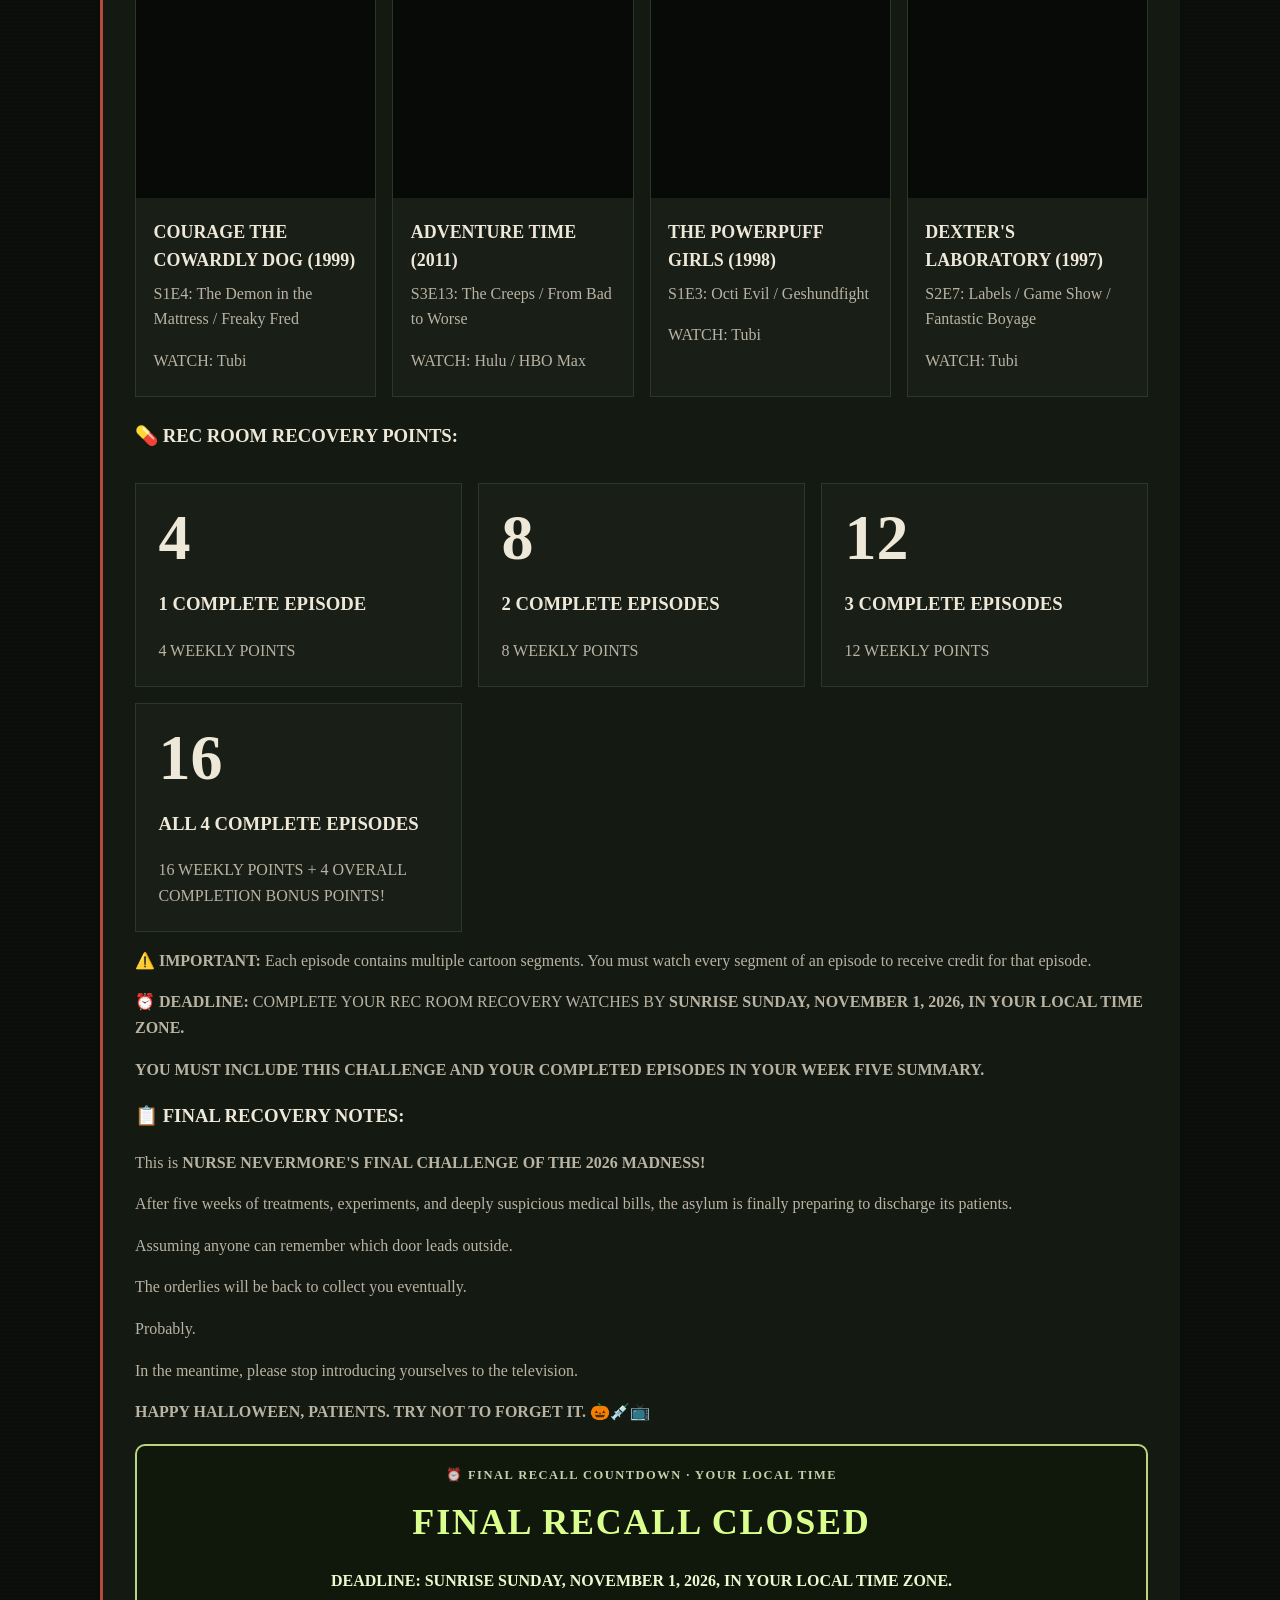
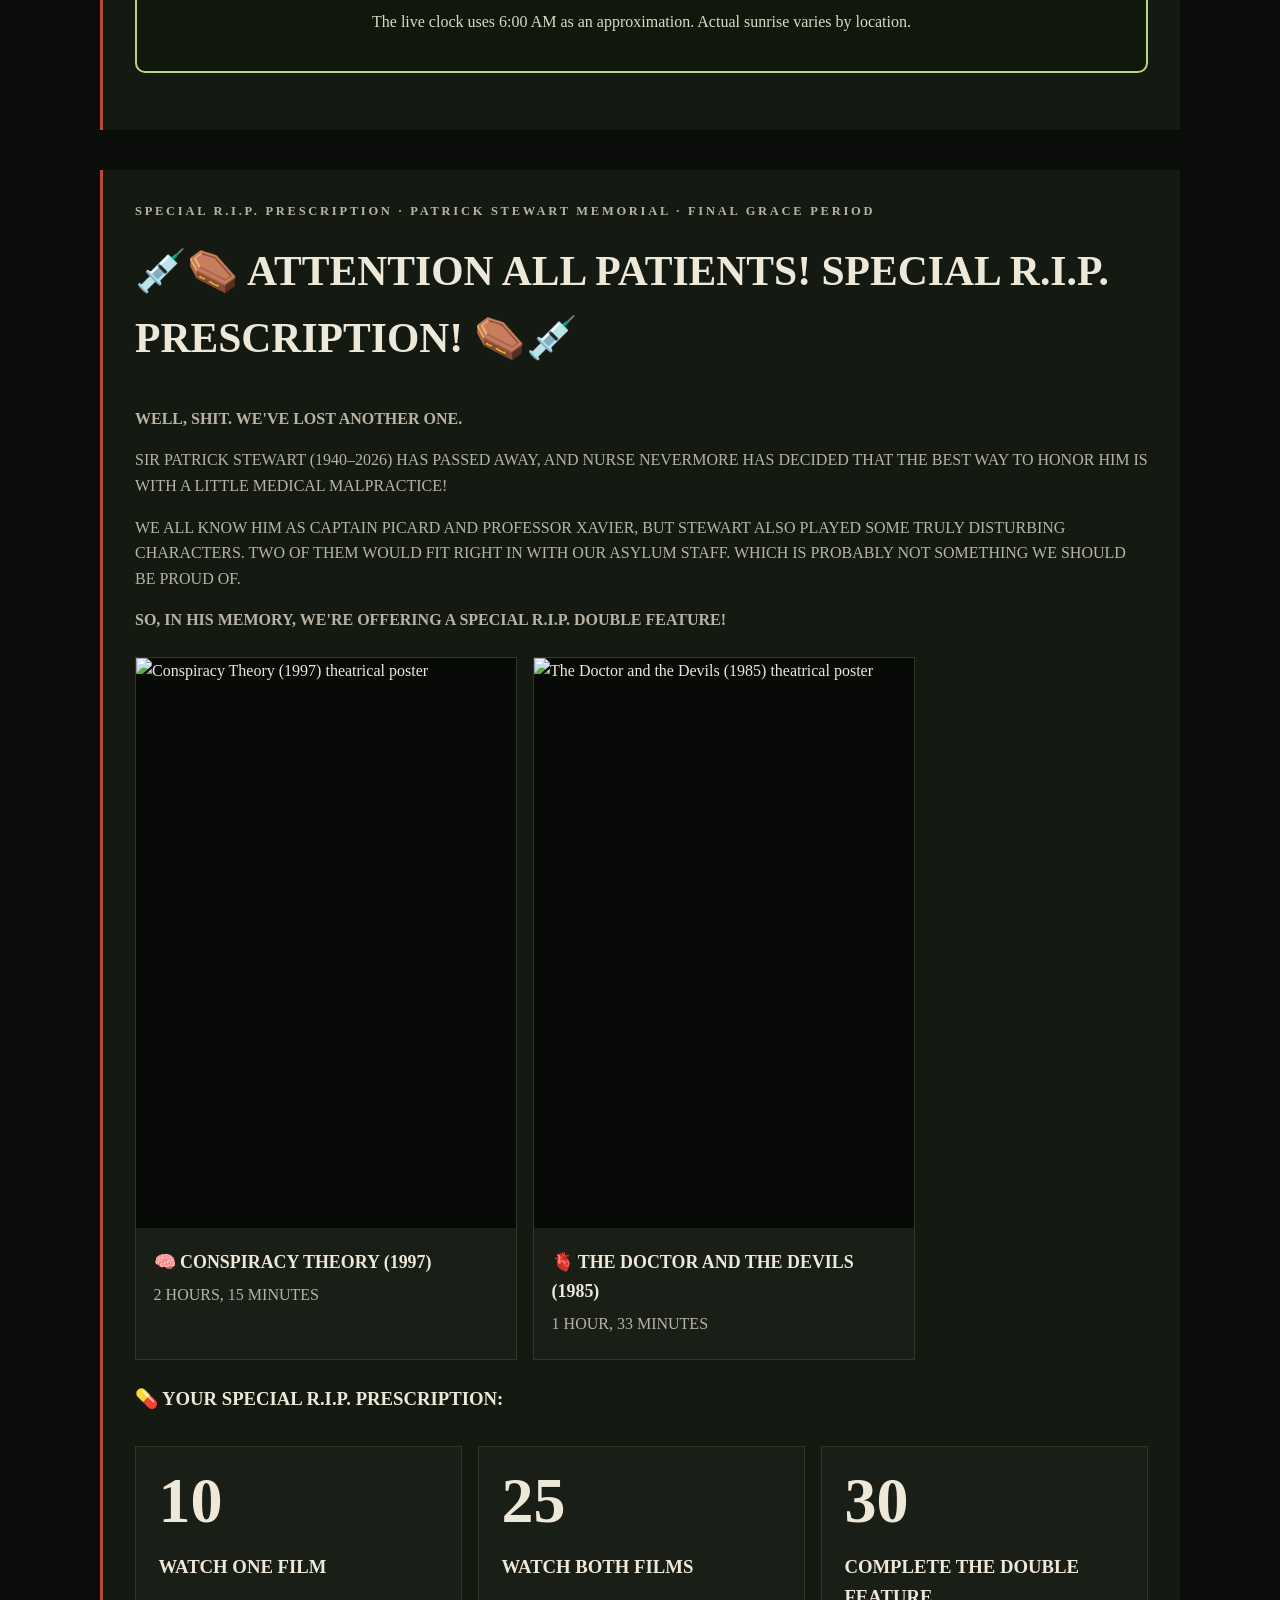
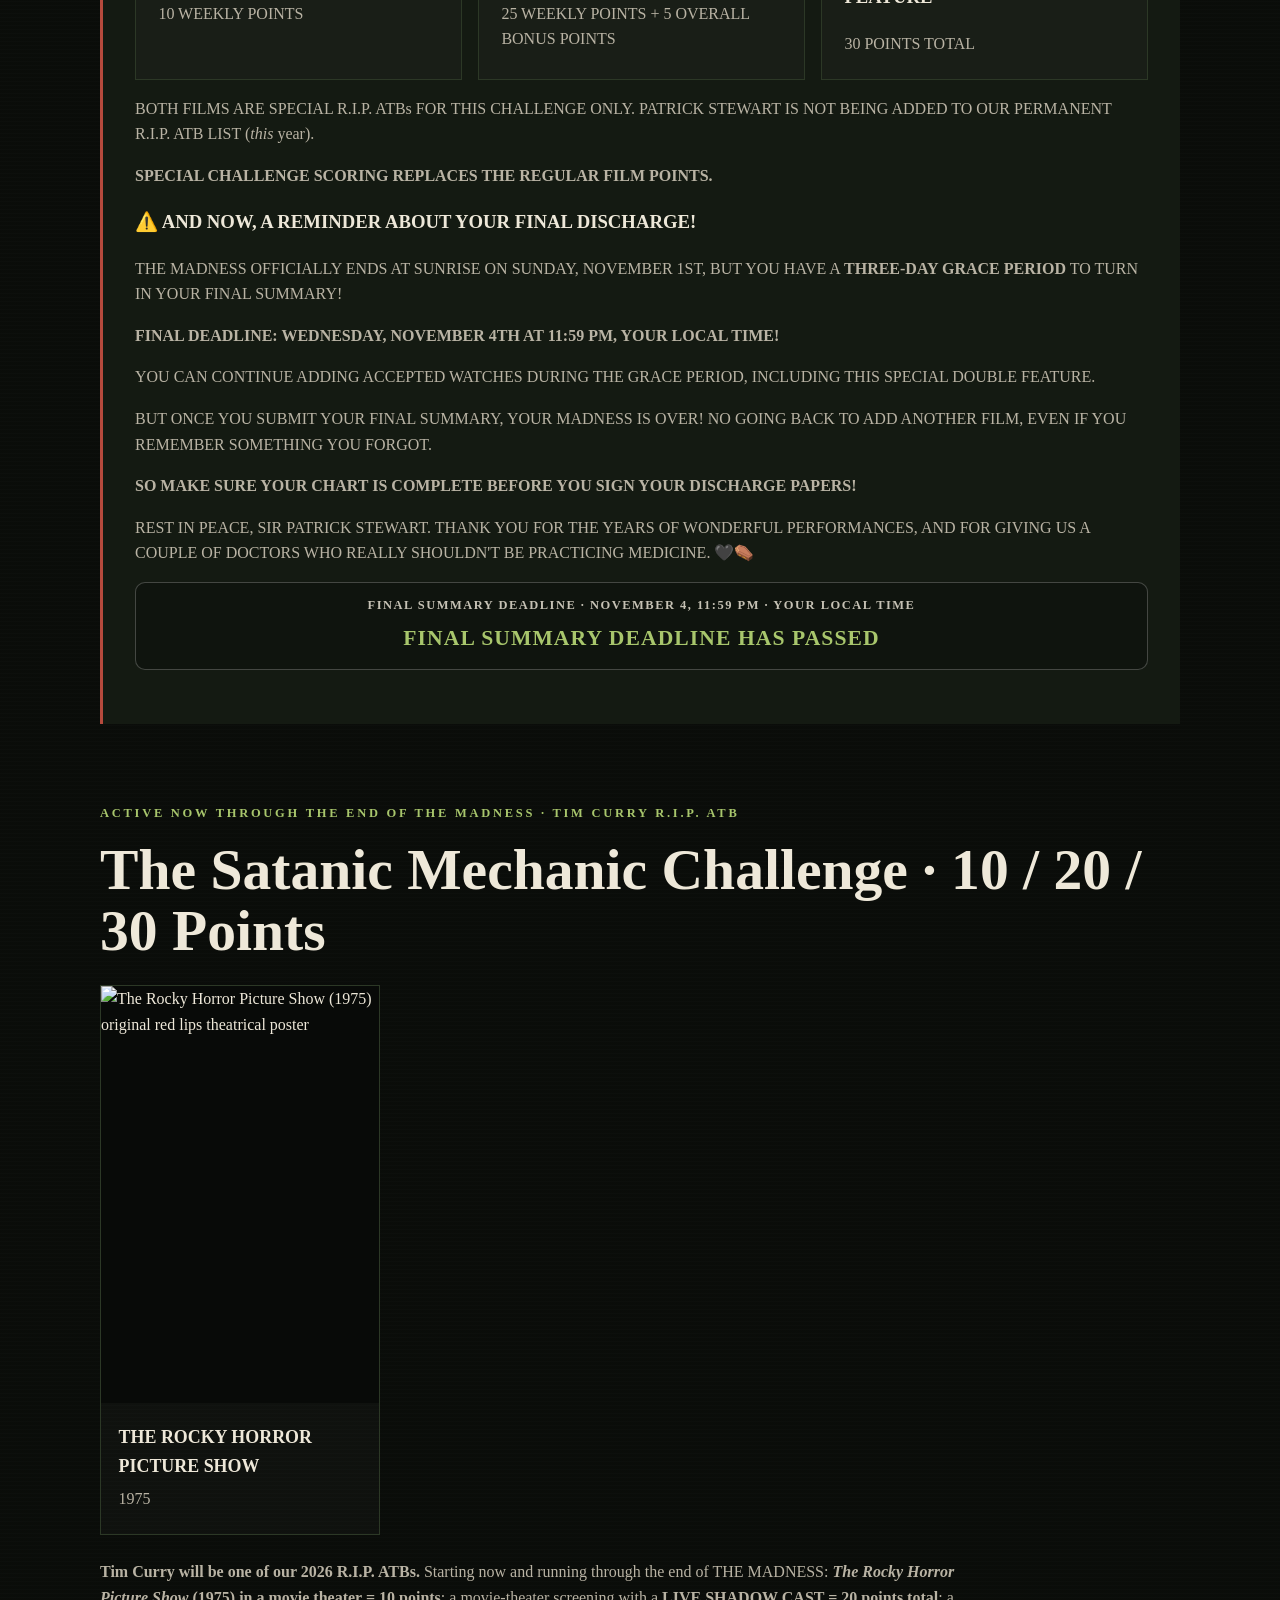
==== commit bd68cb73: "Move Outside Events to very bottom of Challenges page" ====
--- a/challenges.html
+++ b/challenges.html
@@ -375,19 +375,6 @@
       </div>
     </section>
 
-    <section class="content-section">
-      <p class="kicker">Active During THE MADNESS</p>
-      <h2 class="section-title">Outside Events</h2>
-      <p class="section-intro">Outside Halloween or seasonal events are worth <strong>2 points</strong>. Dark rides, corn mazes, seasonal walkthroughs or haunts, escape rooms and fun houses are worth <strong>2 points each</strong>, or <strong>5 points</strong> when specifically asylum, hospital, psychiatric or medical themed. If the event or haunt actually takes place <strong>inside a real current or former hospital, psychiatric hospital, mental hospital, asylum, sanitarium / sanatorium or similar institution</strong>, it is worth <strong>10 points</strong>.</p>
-      <div class="notice compact-notice">
-        <h2>How to claim it</h2>
-        <p>Include qualifying Outside Events in that week's <strong>WEEKLY SUMMARY</strong> so they can be scored.</p>
-      </div>
-      <div class="rule-callout">
-        <strong>Pennhurst Asylum Challenge:</strong> Visit Pennhurst Asylum for <strong>25 points</strong>. <strong>Mileage bonus:</strong> Players who live more than 50 miles from Pennhurst can add <strong>1 point per hour of travel</strong>. During THE MADNESS, include the challenge in your <strong>WEEKLY SUMMARY</strong>. <a href="https://pennhurstasylum.com/">Pennhurst Asylum tickets &amp; info →</a>
-      </div>
-    </section>
-
     <section class="notice compact-notice" id="patrick-stewart-memorial">
       <p class="kicker">SPECIAL R.I.P. PRESCRIPTION · PATRICK STEWART MEMORIAL · FINAL GRACE PERIOD</p>
       <h2>💉⚰️ ATTENTION ALL PATIENTS! SPECIAL R.I.P. PRESCRIPTION! ⚰️💉</h2>
@@ -446,6 +433,19 @@
       <p class="kicker">More Challenges</p>
       <h2 class="section-title">More admissions are coming.</h2>
       <p class="section-intro">Weekly prescriptions and additional time-limited challenge material will continue to appear here as they are released.</p>
+    </section>
+
+    <section class="content-section">
+      <p class="kicker">Active During THE MADNESS</p>
+      <h2 class="section-title">Outside Events</h2>
+      <p class="section-intro">Outside Halloween or seasonal events are worth <strong>2 points</strong>. Dark rides, corn mazes, seasonal walkthroughs or haunts, escape rooms and fun houses are worth <strong>2 points each</strong>, or <strong>5 points</strong> when specifically asylum, hospital, psychiatric or medical themed. If the event or haunt actually takes place <strong>inside a real current or former hospital, psychiatric hospital, mental hospital, asylum, sanitarium / sanatorium or similar institution</strong>, it is worth <strong>10 points</strong>.</p>
+      <div class="notice compact-notice">
+        <h2>How to claim it</h2>
+        <p>Include qualifying Outside Events in that week's <strong>WEEKLY SUMMARY</strong> so they can be scored.</p>
+      </div>
+      <div class="rule-callout">
+        <strong>Pennhurst Asylum Challenge:</strong> Visit Pennhurst Asylum for <strong>25 points</strong>. <strong>Mileage bonus:</strong> Players who live more than 50 miles from Pennhurst can add <strong>1 point per hour of travel</strong>. During THE MADNESS, include the challenge in your <strong>WEEKLY SUMMARY</strong>. <a href="https://pennhurstasylum.com/">Pennhurst Asylum tickets &amp; info →</a>
+      </div>
     </section>
   </main>
 
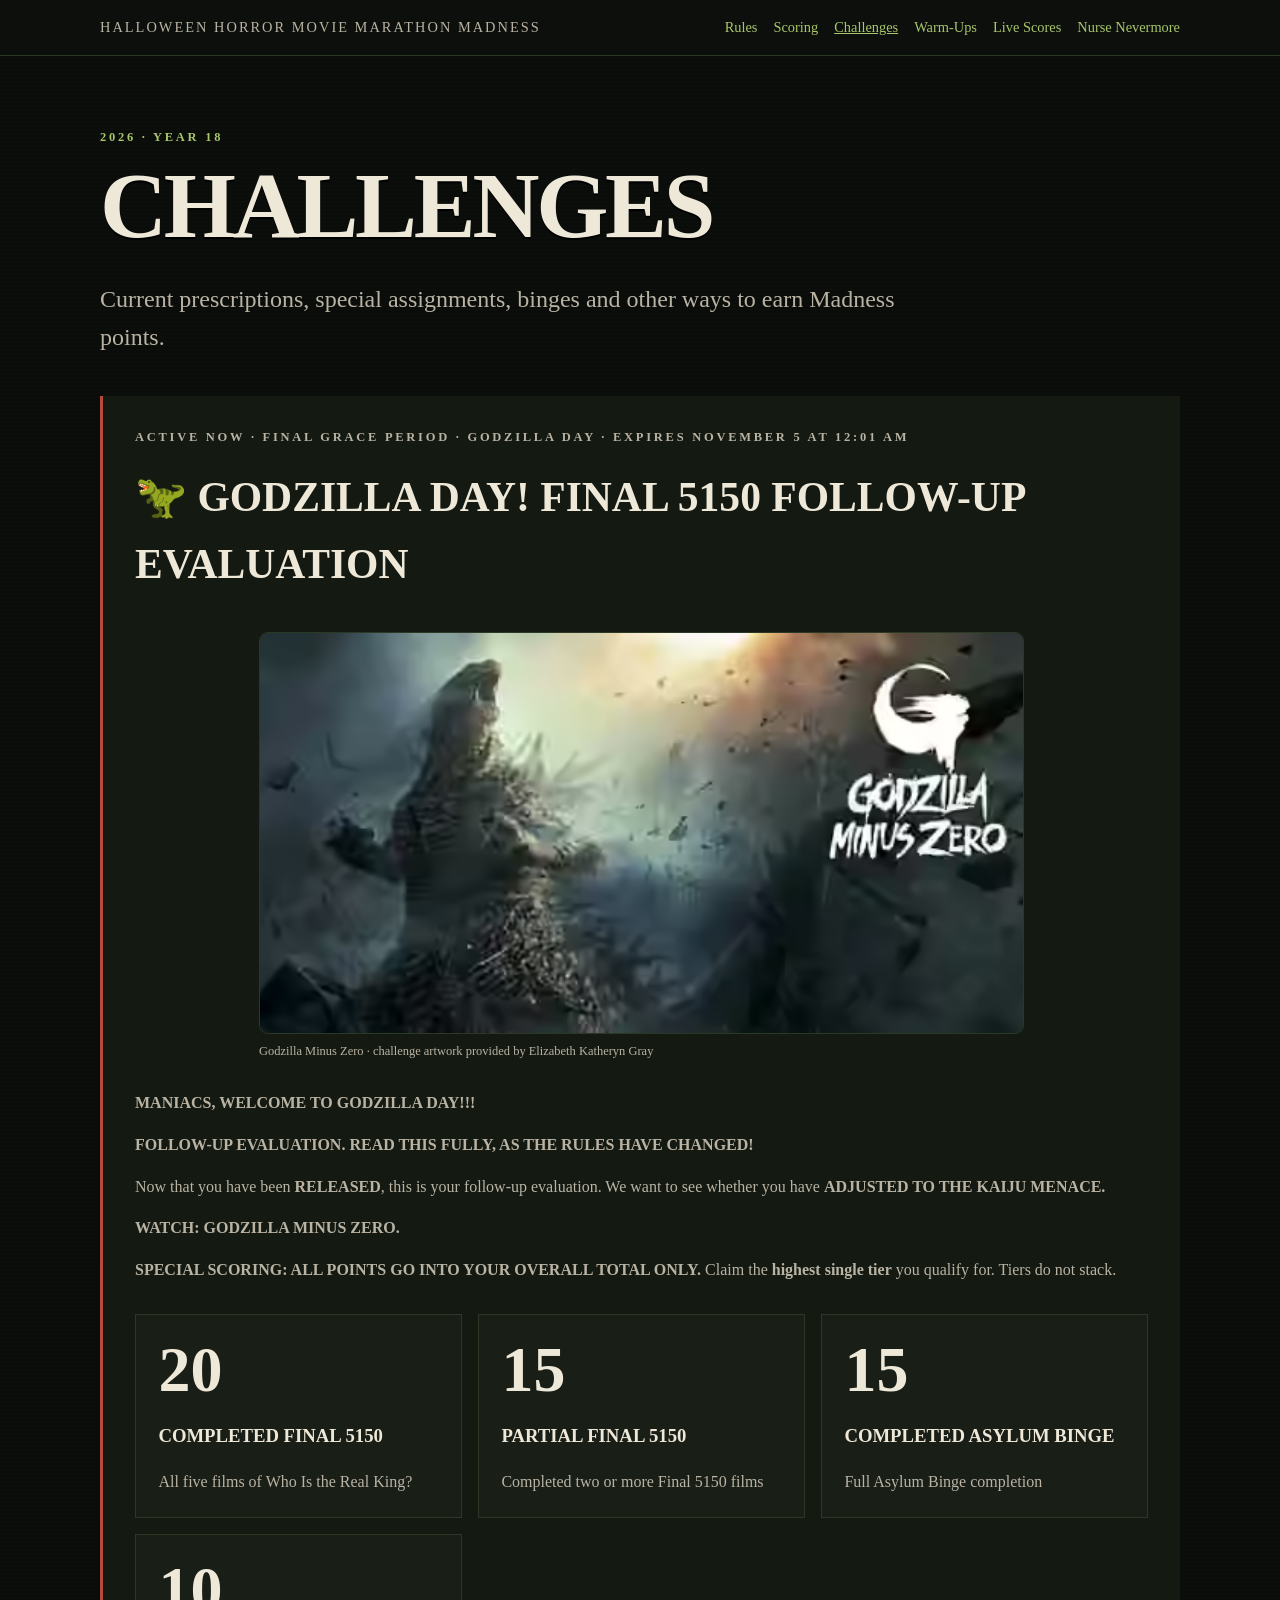
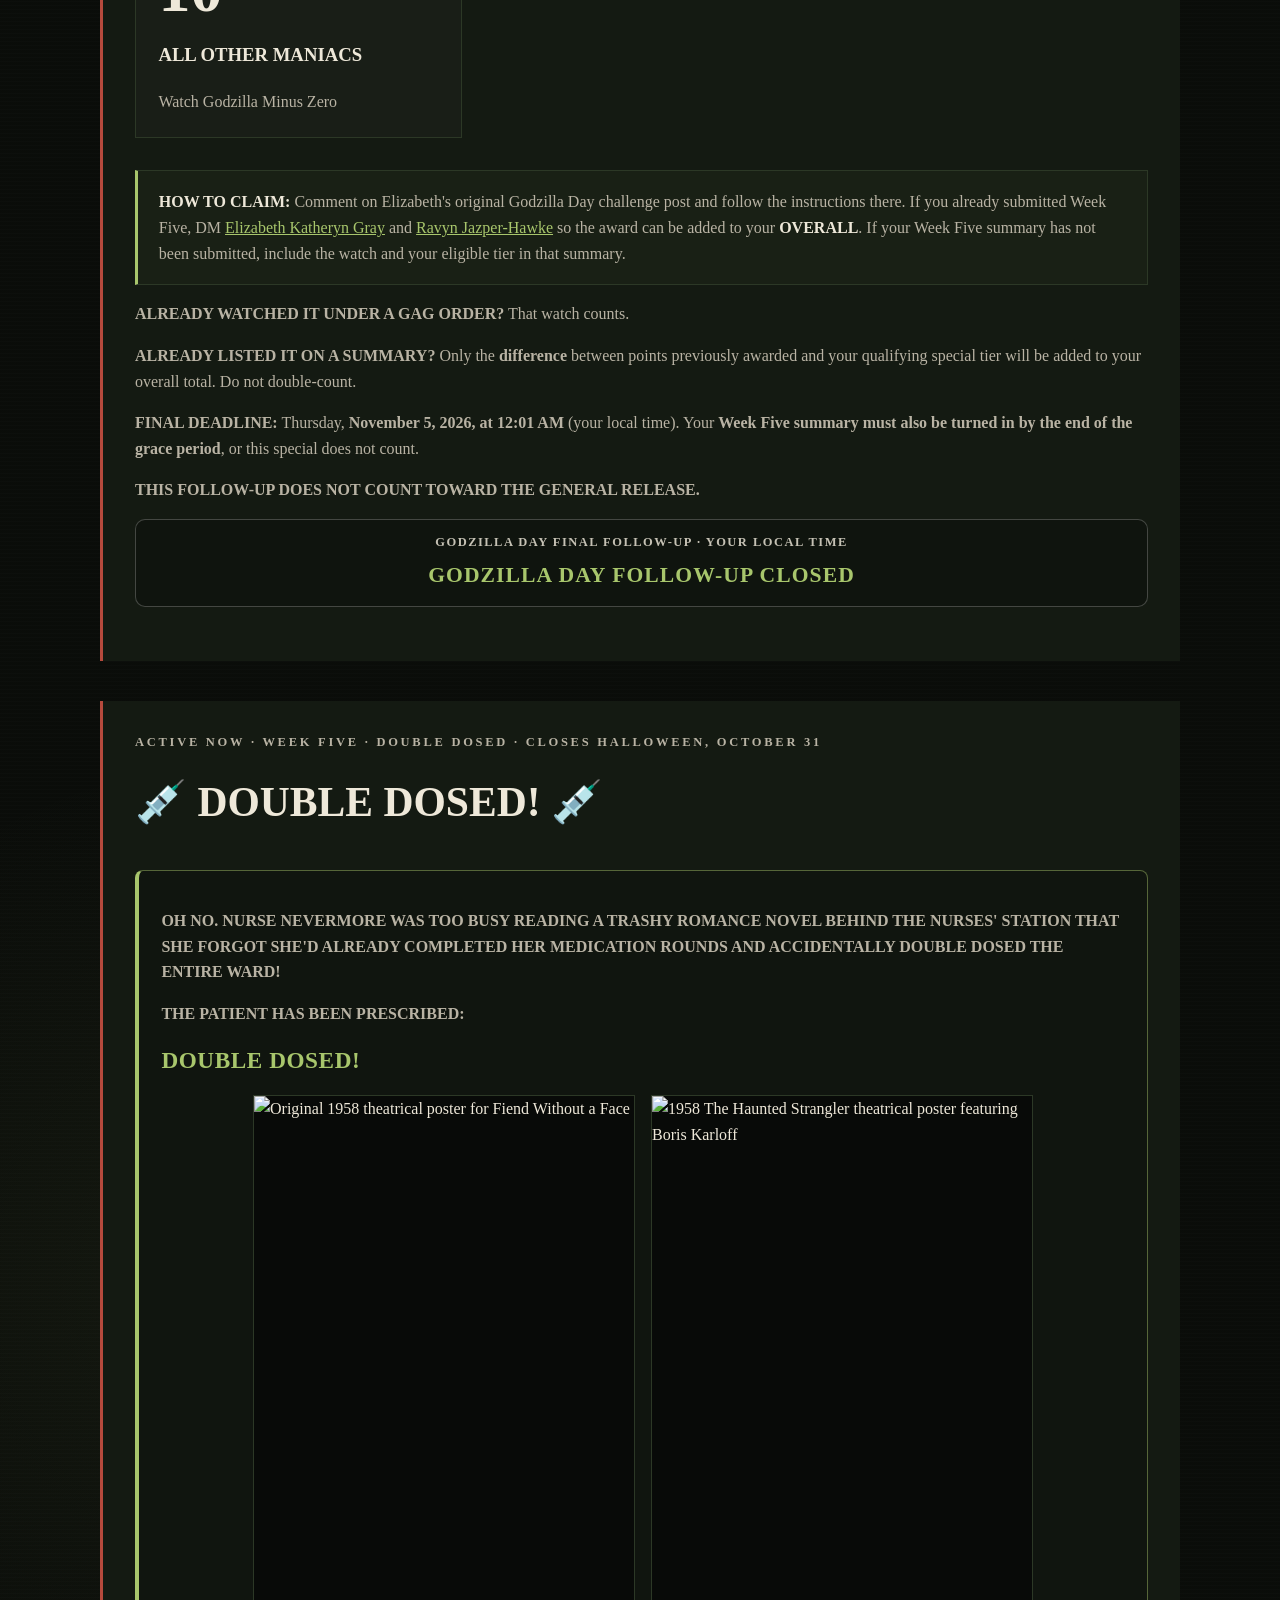
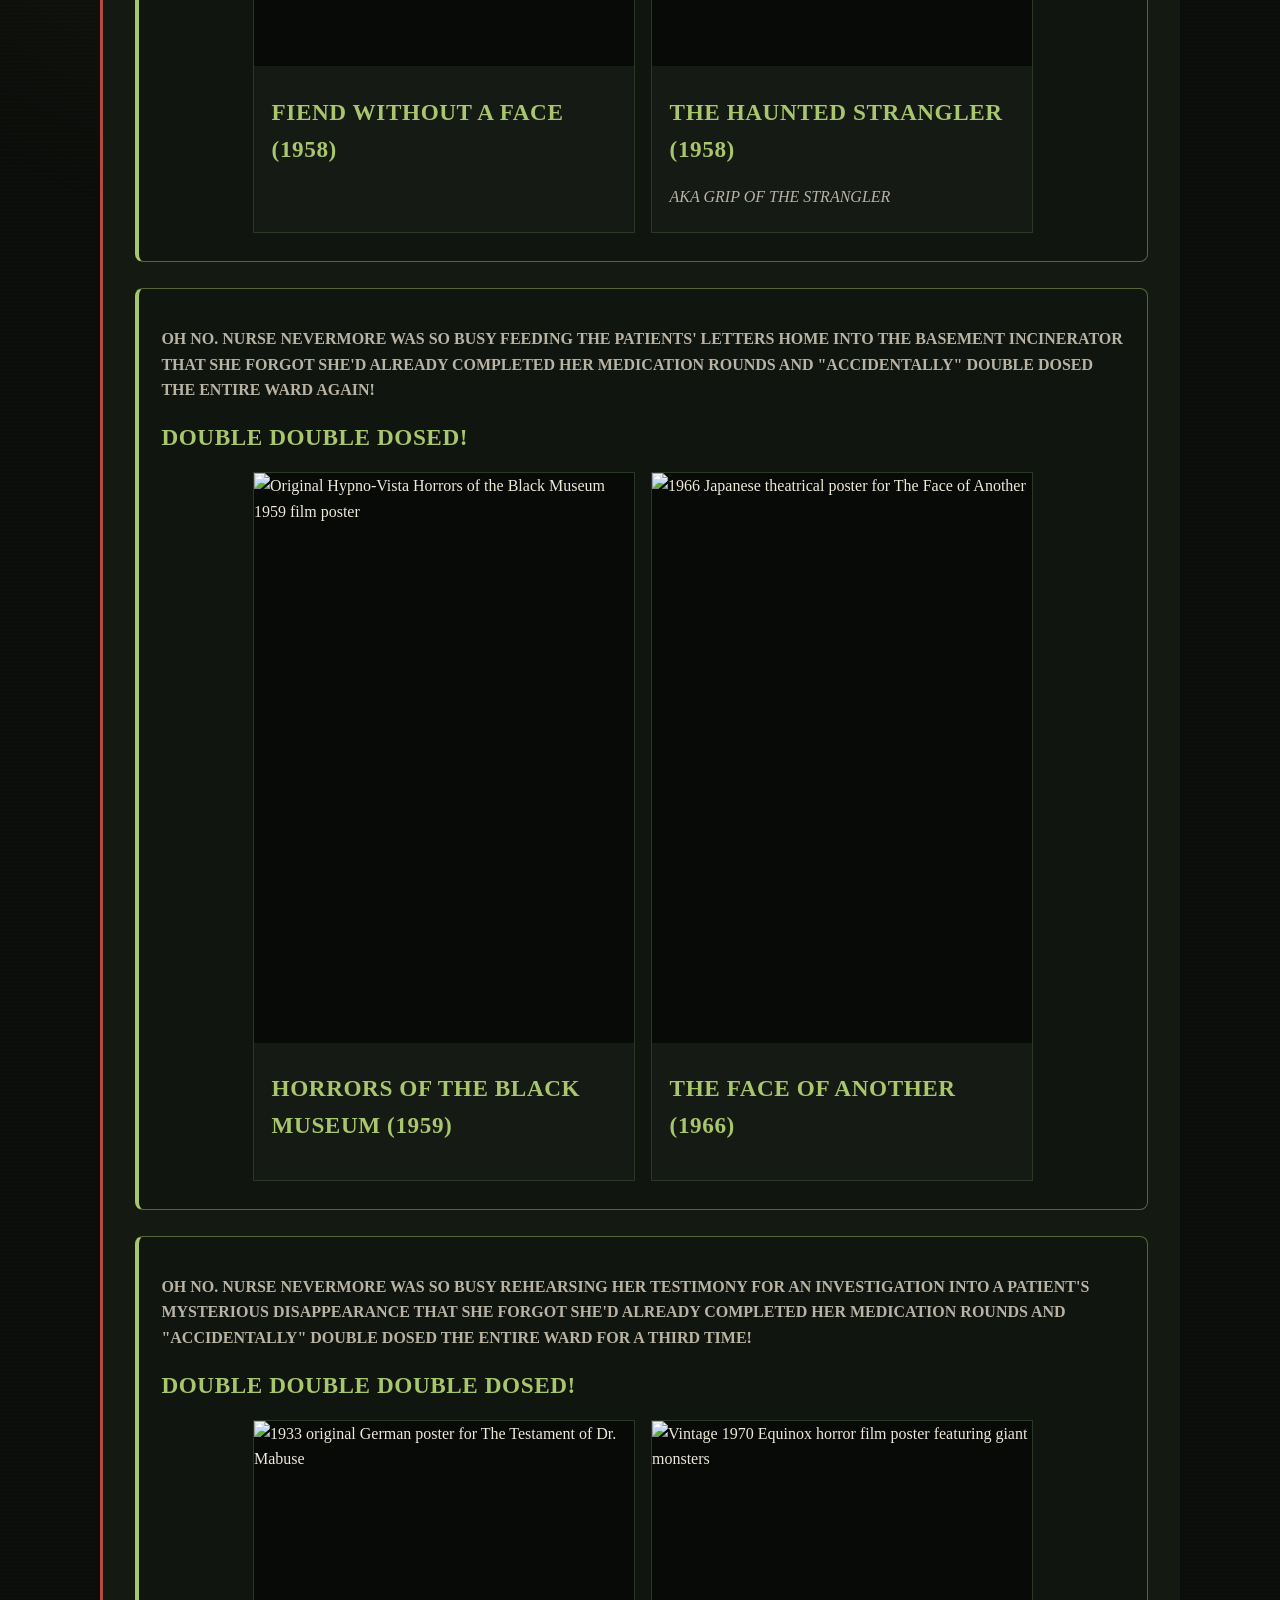
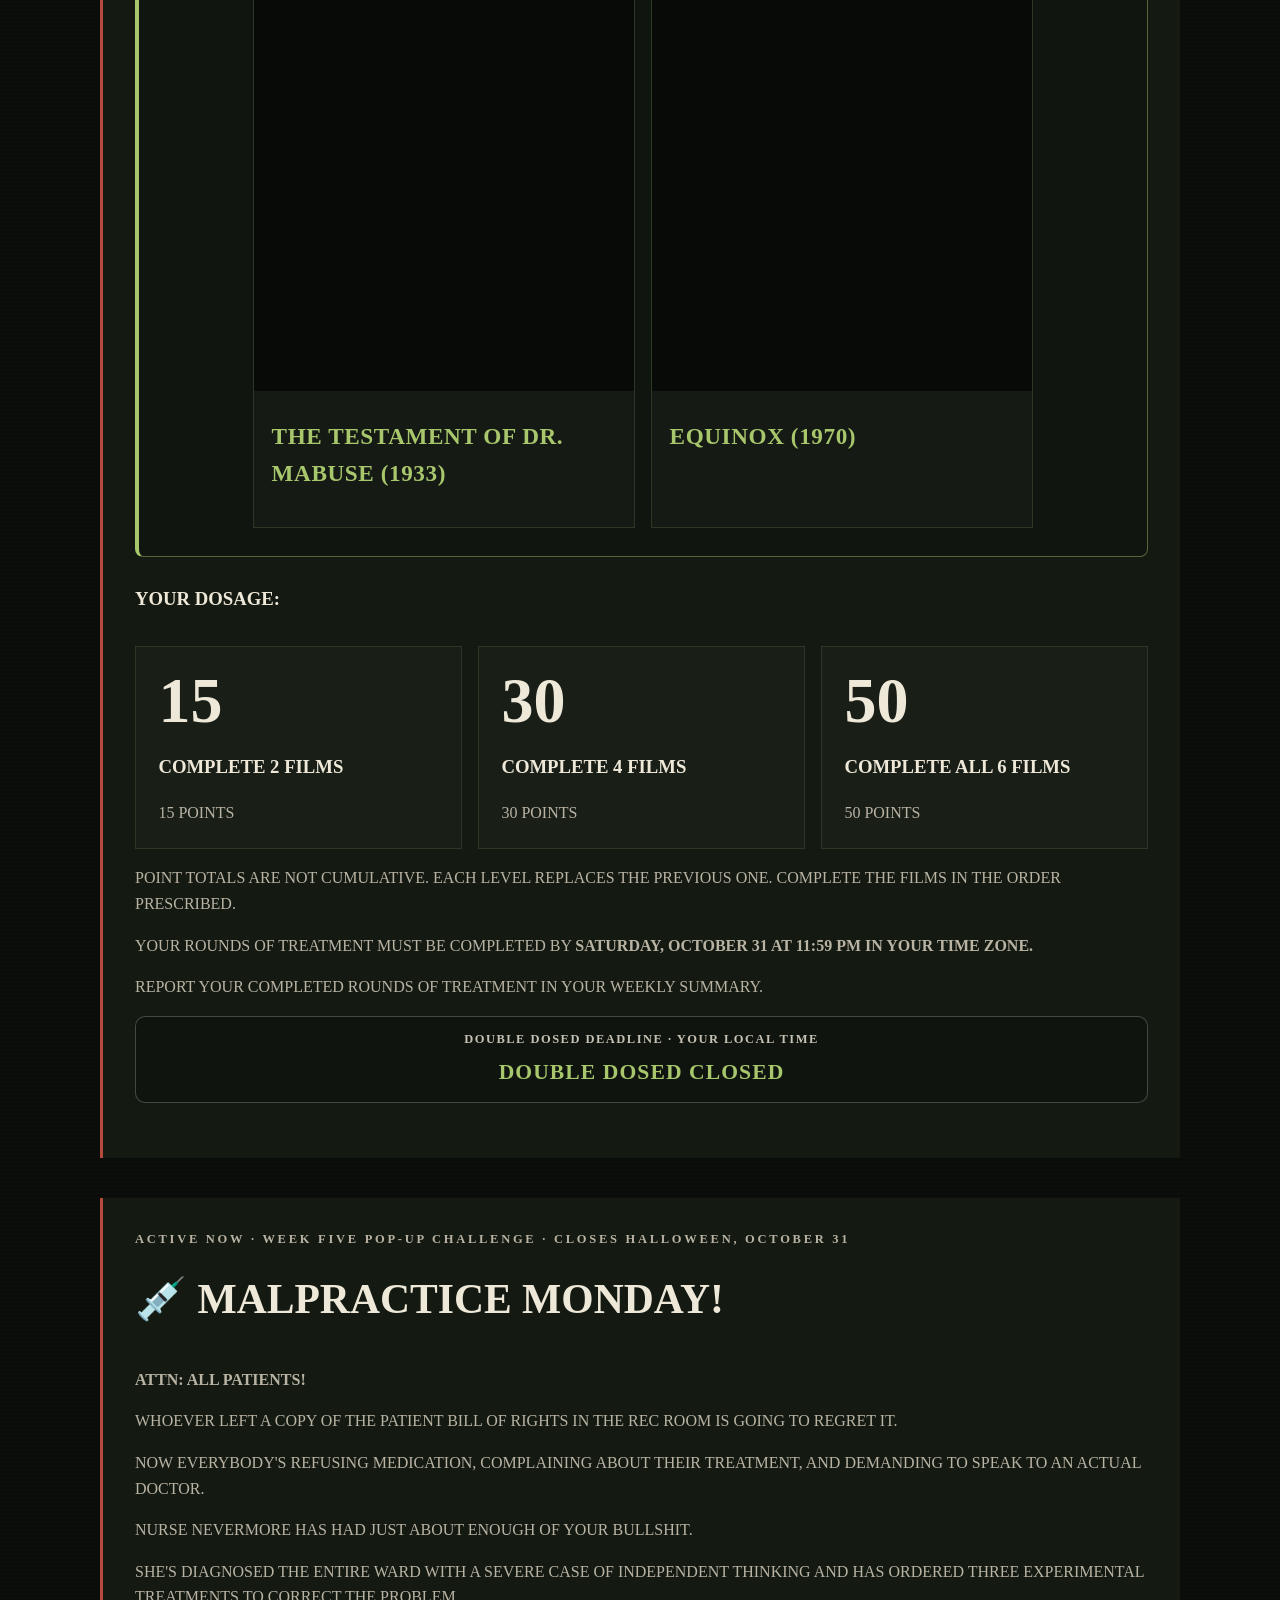
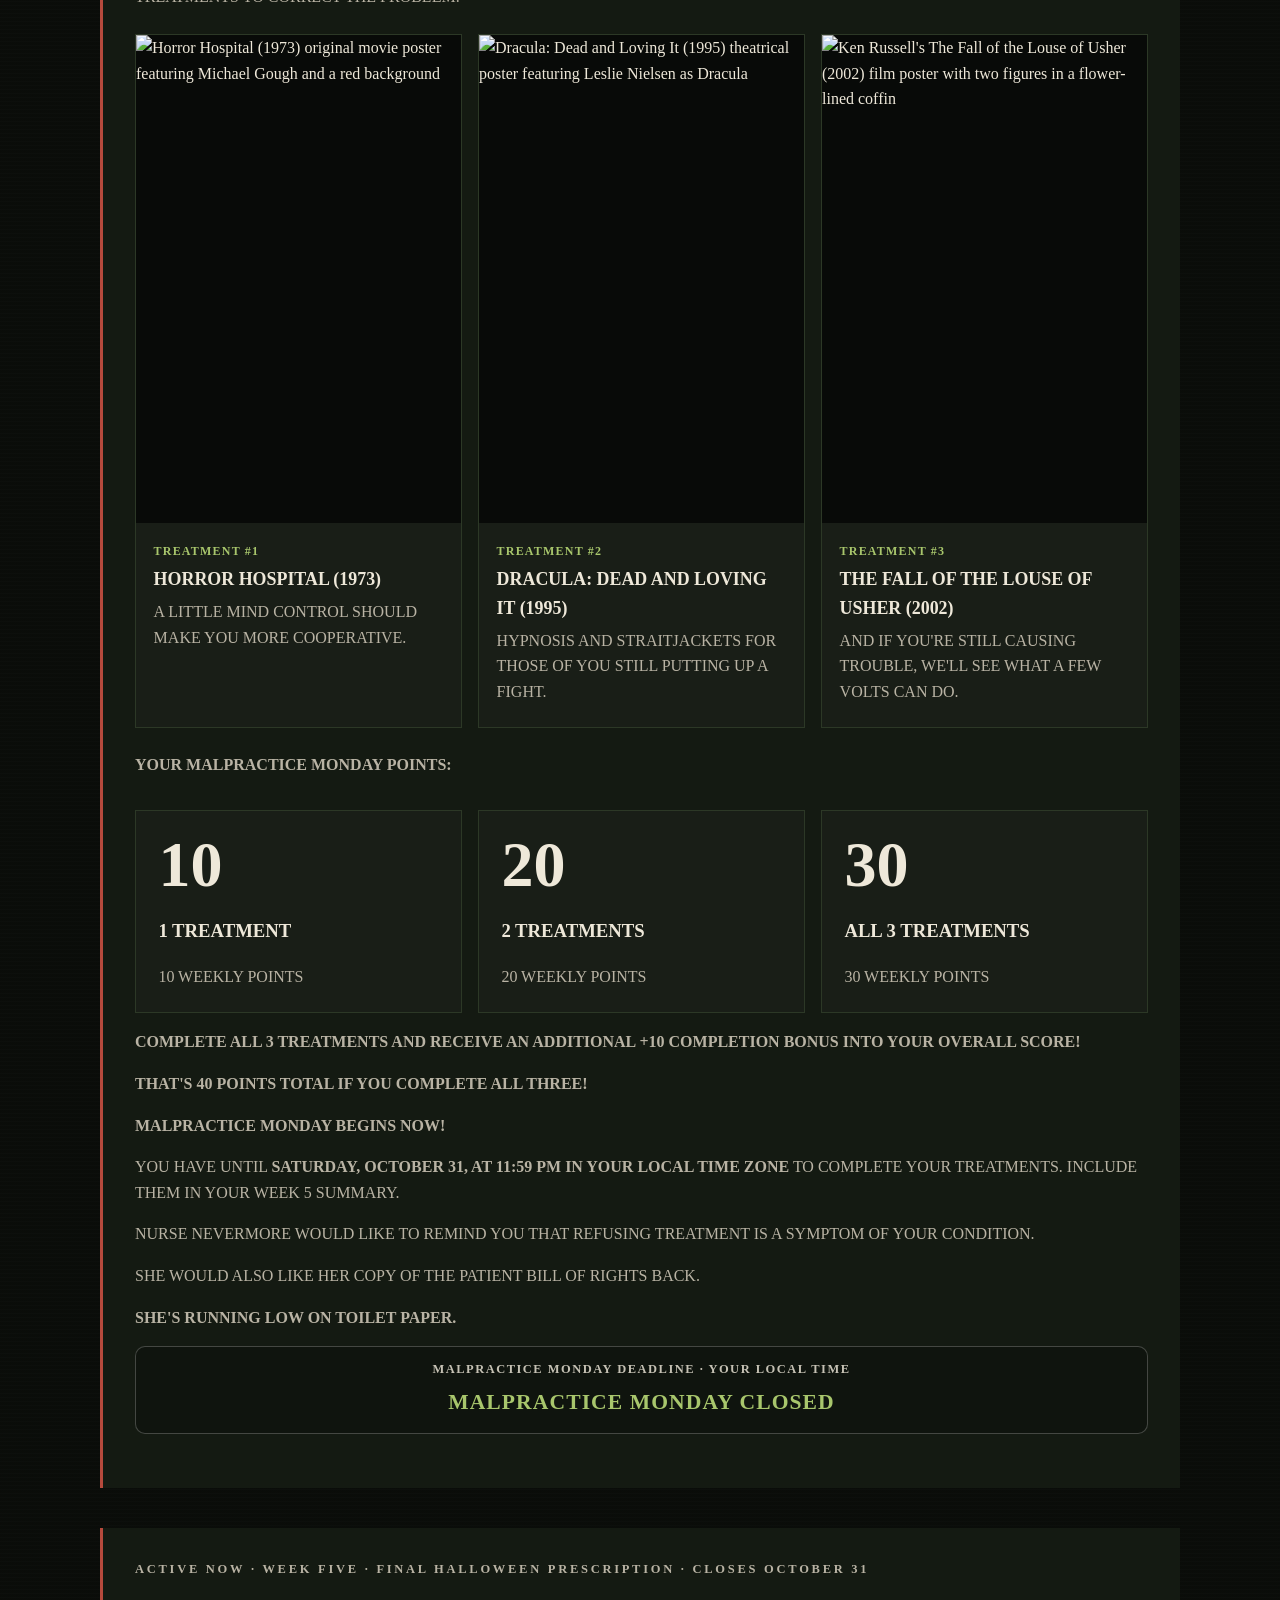
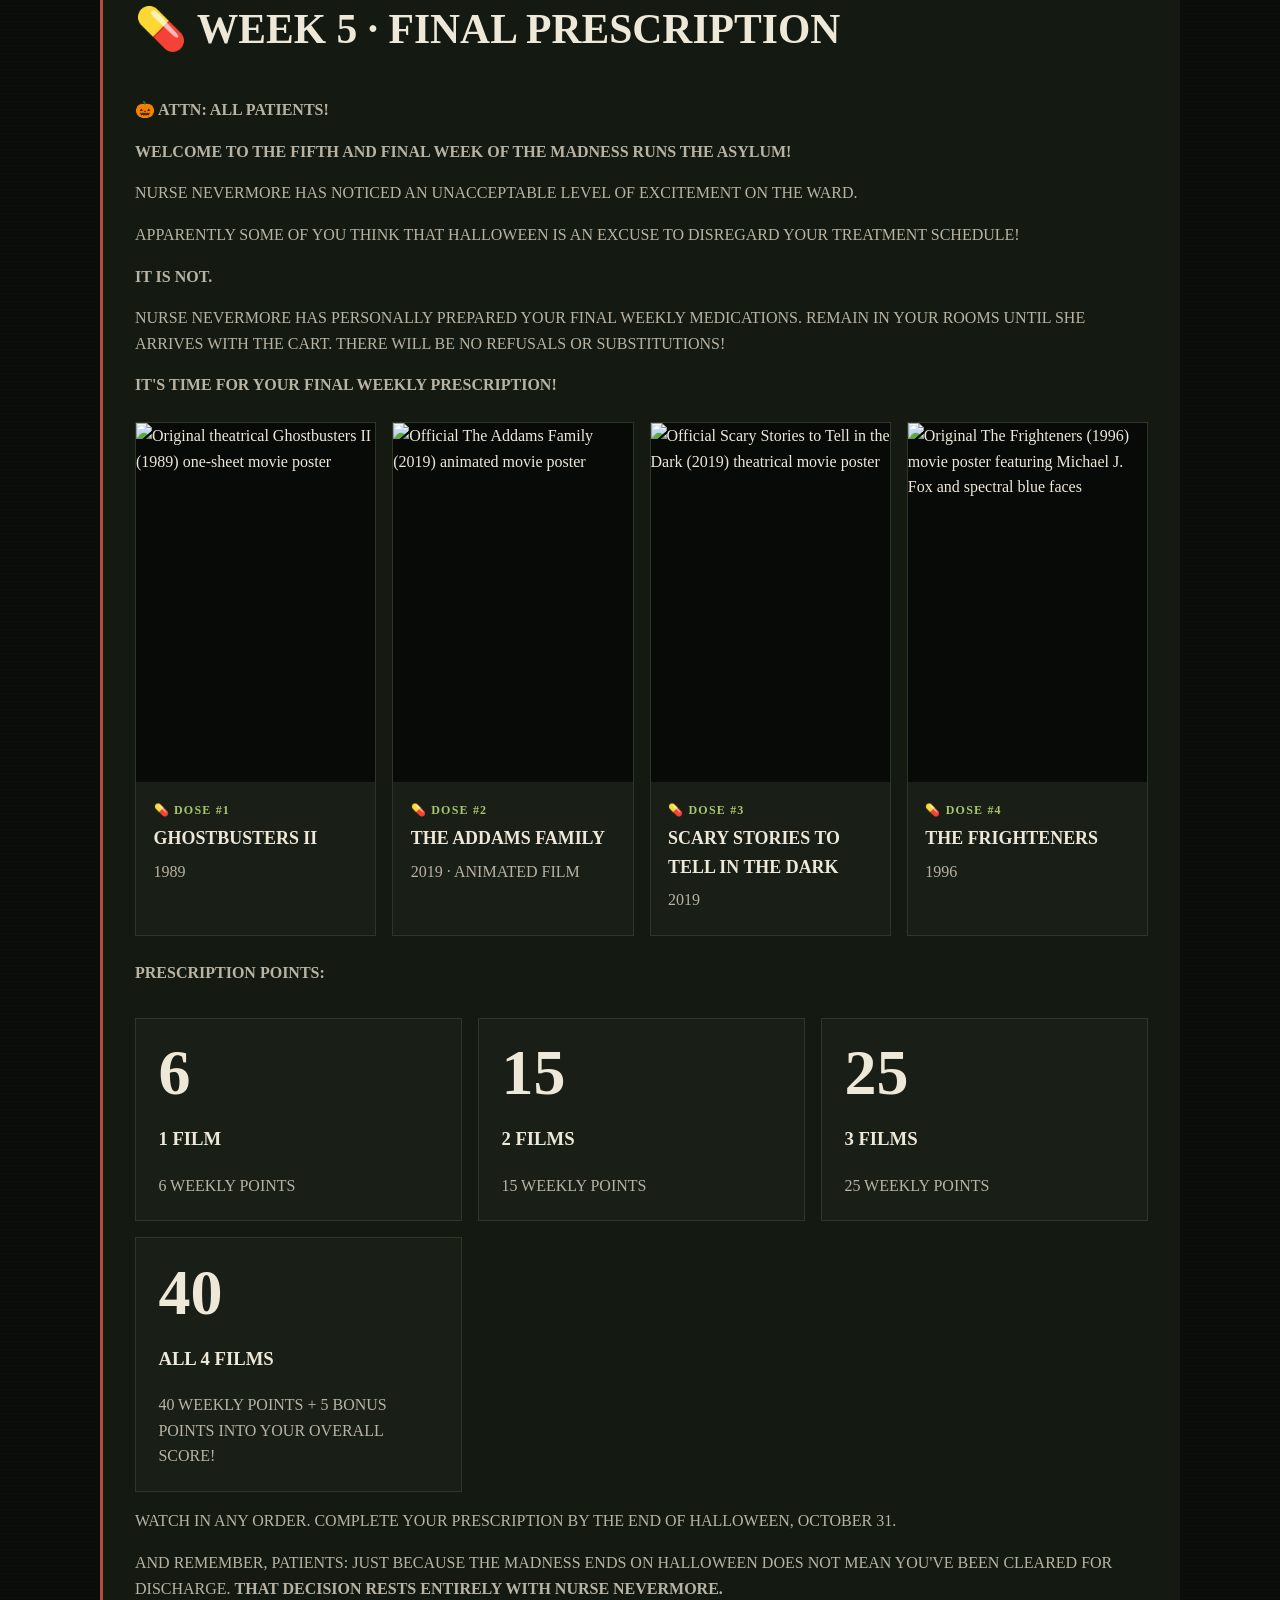
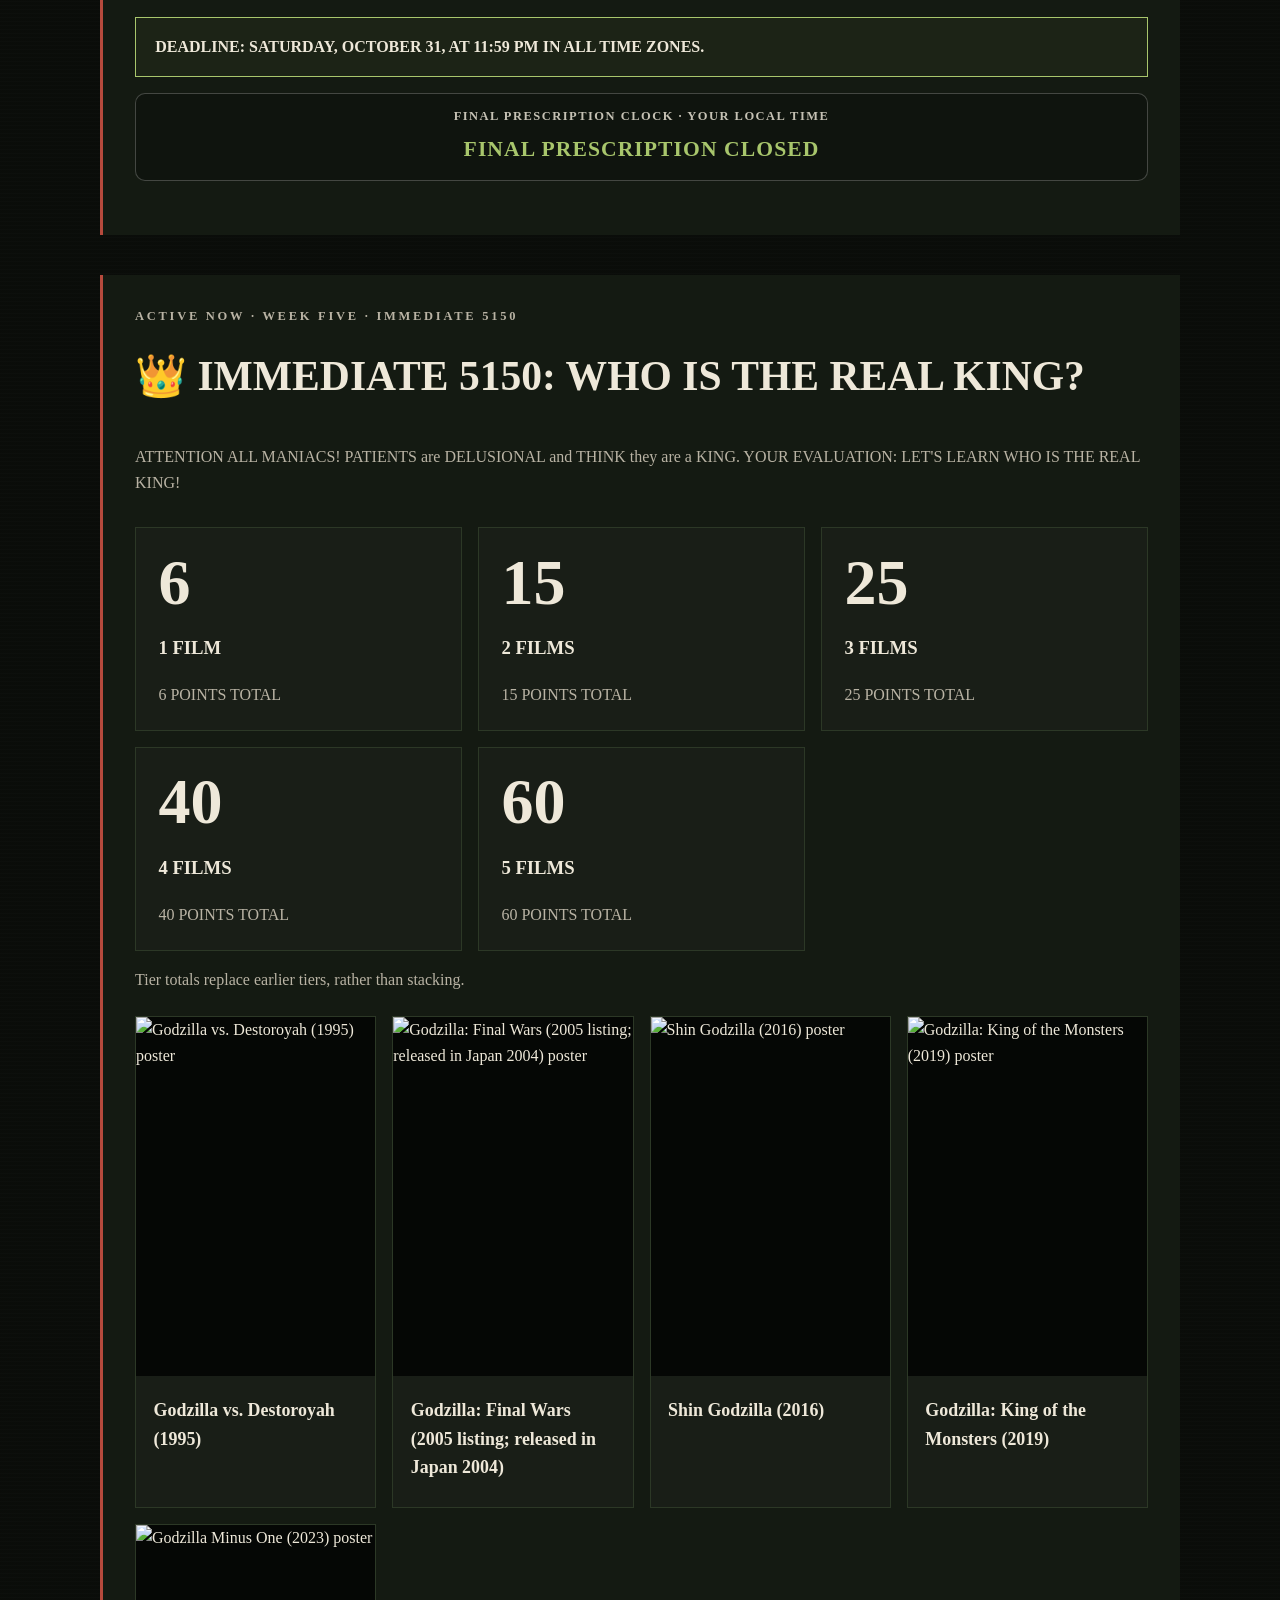
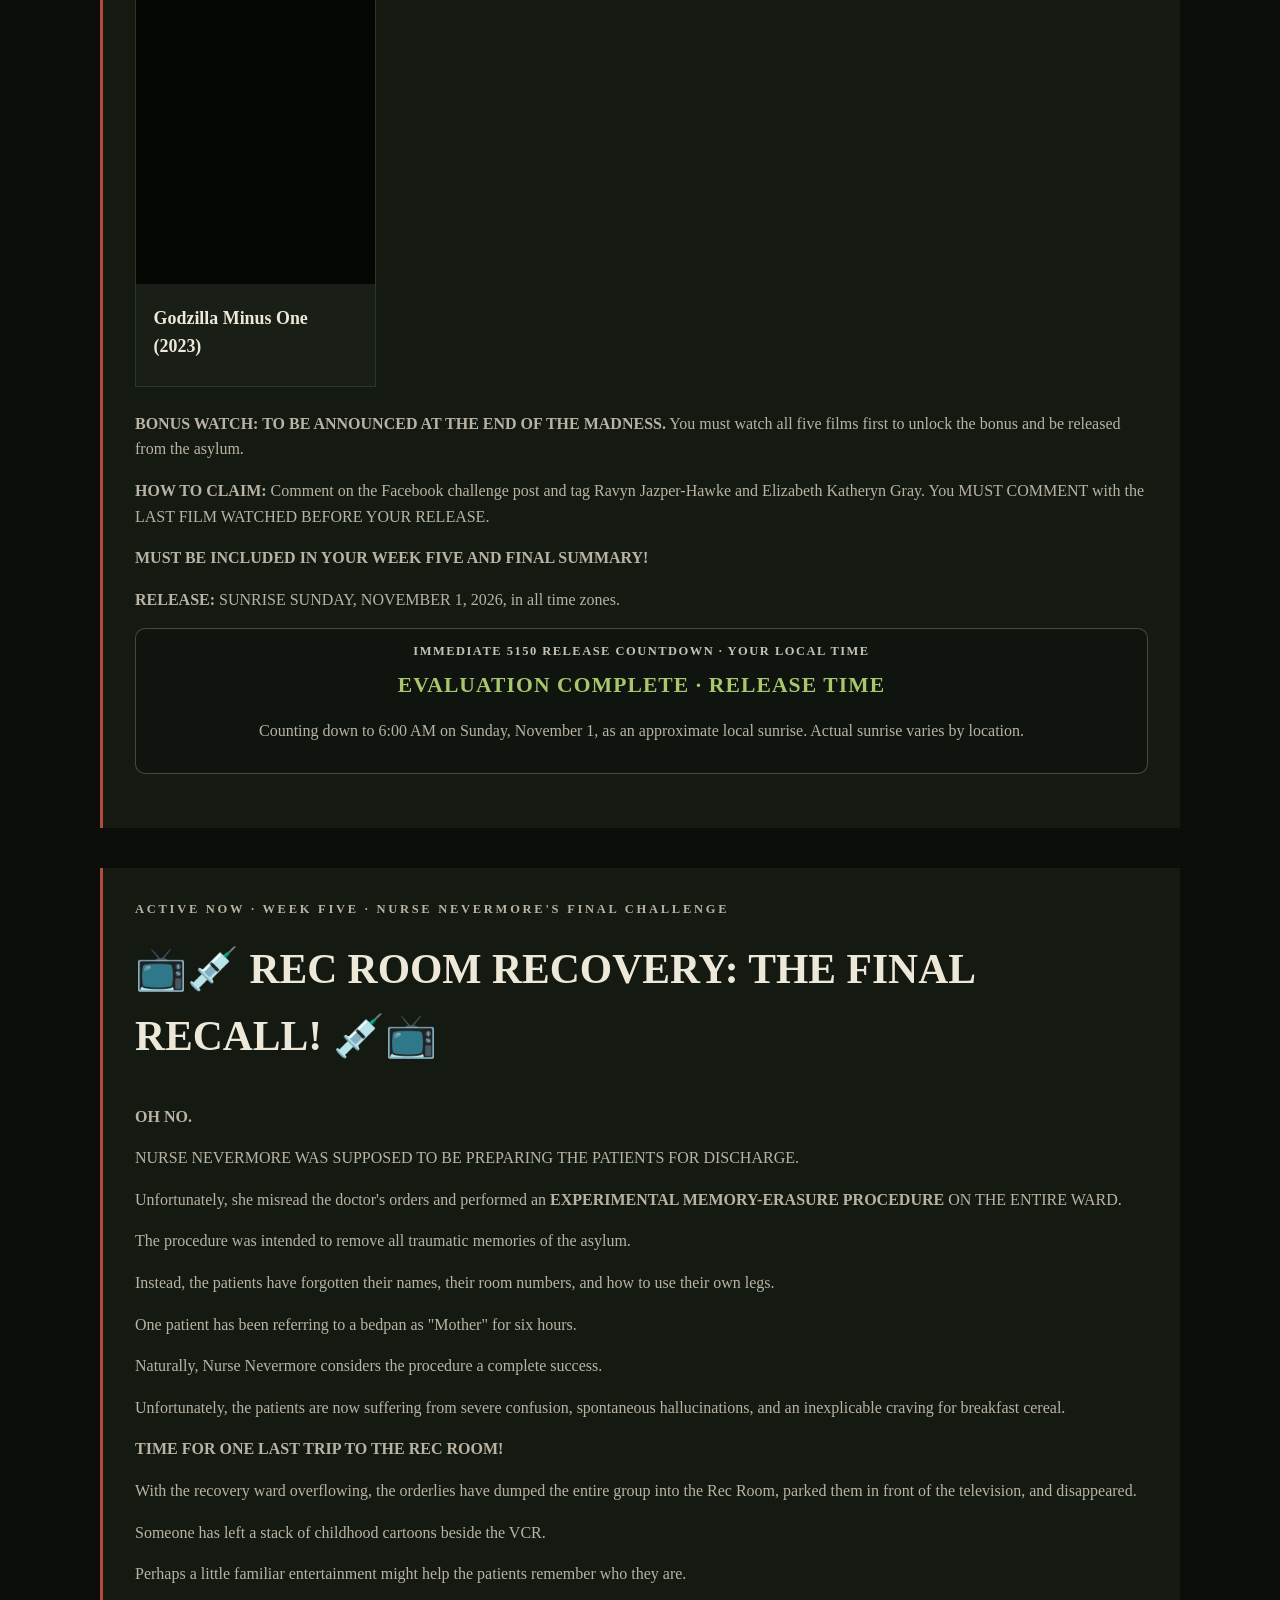
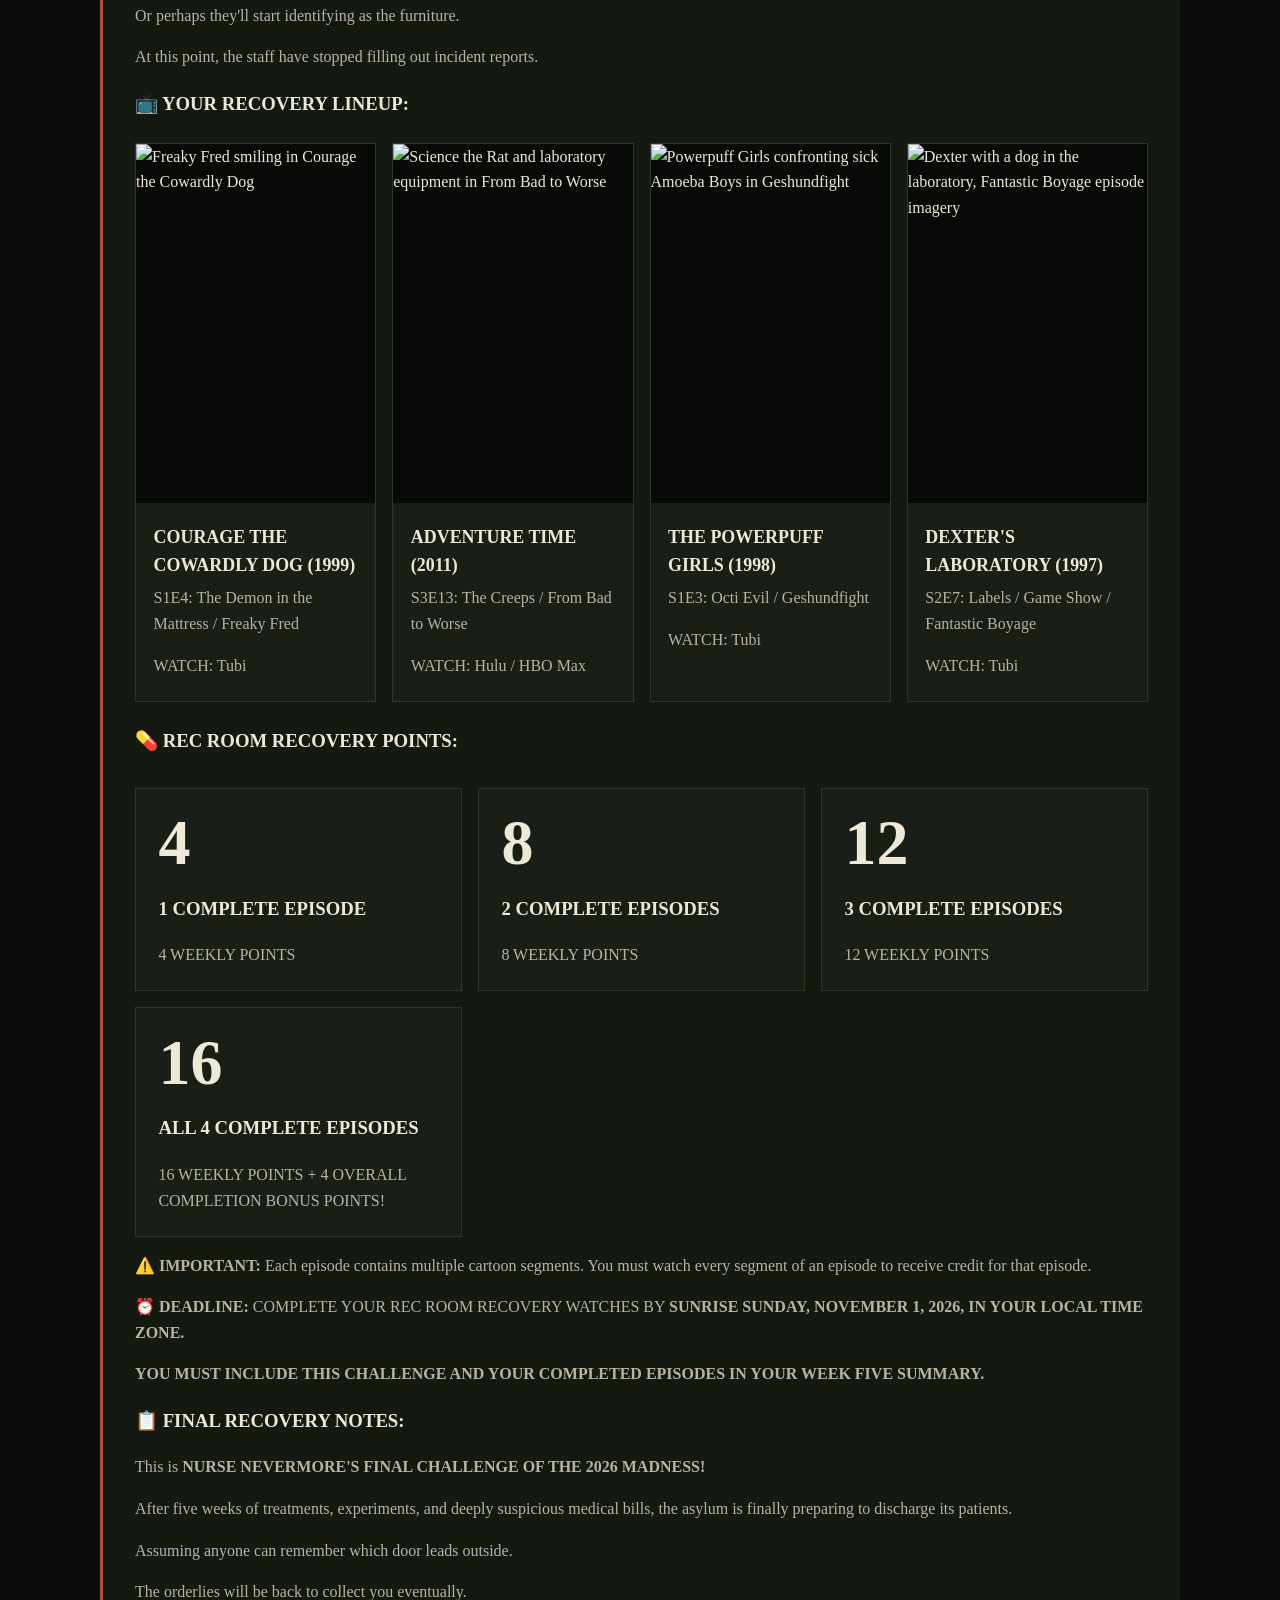
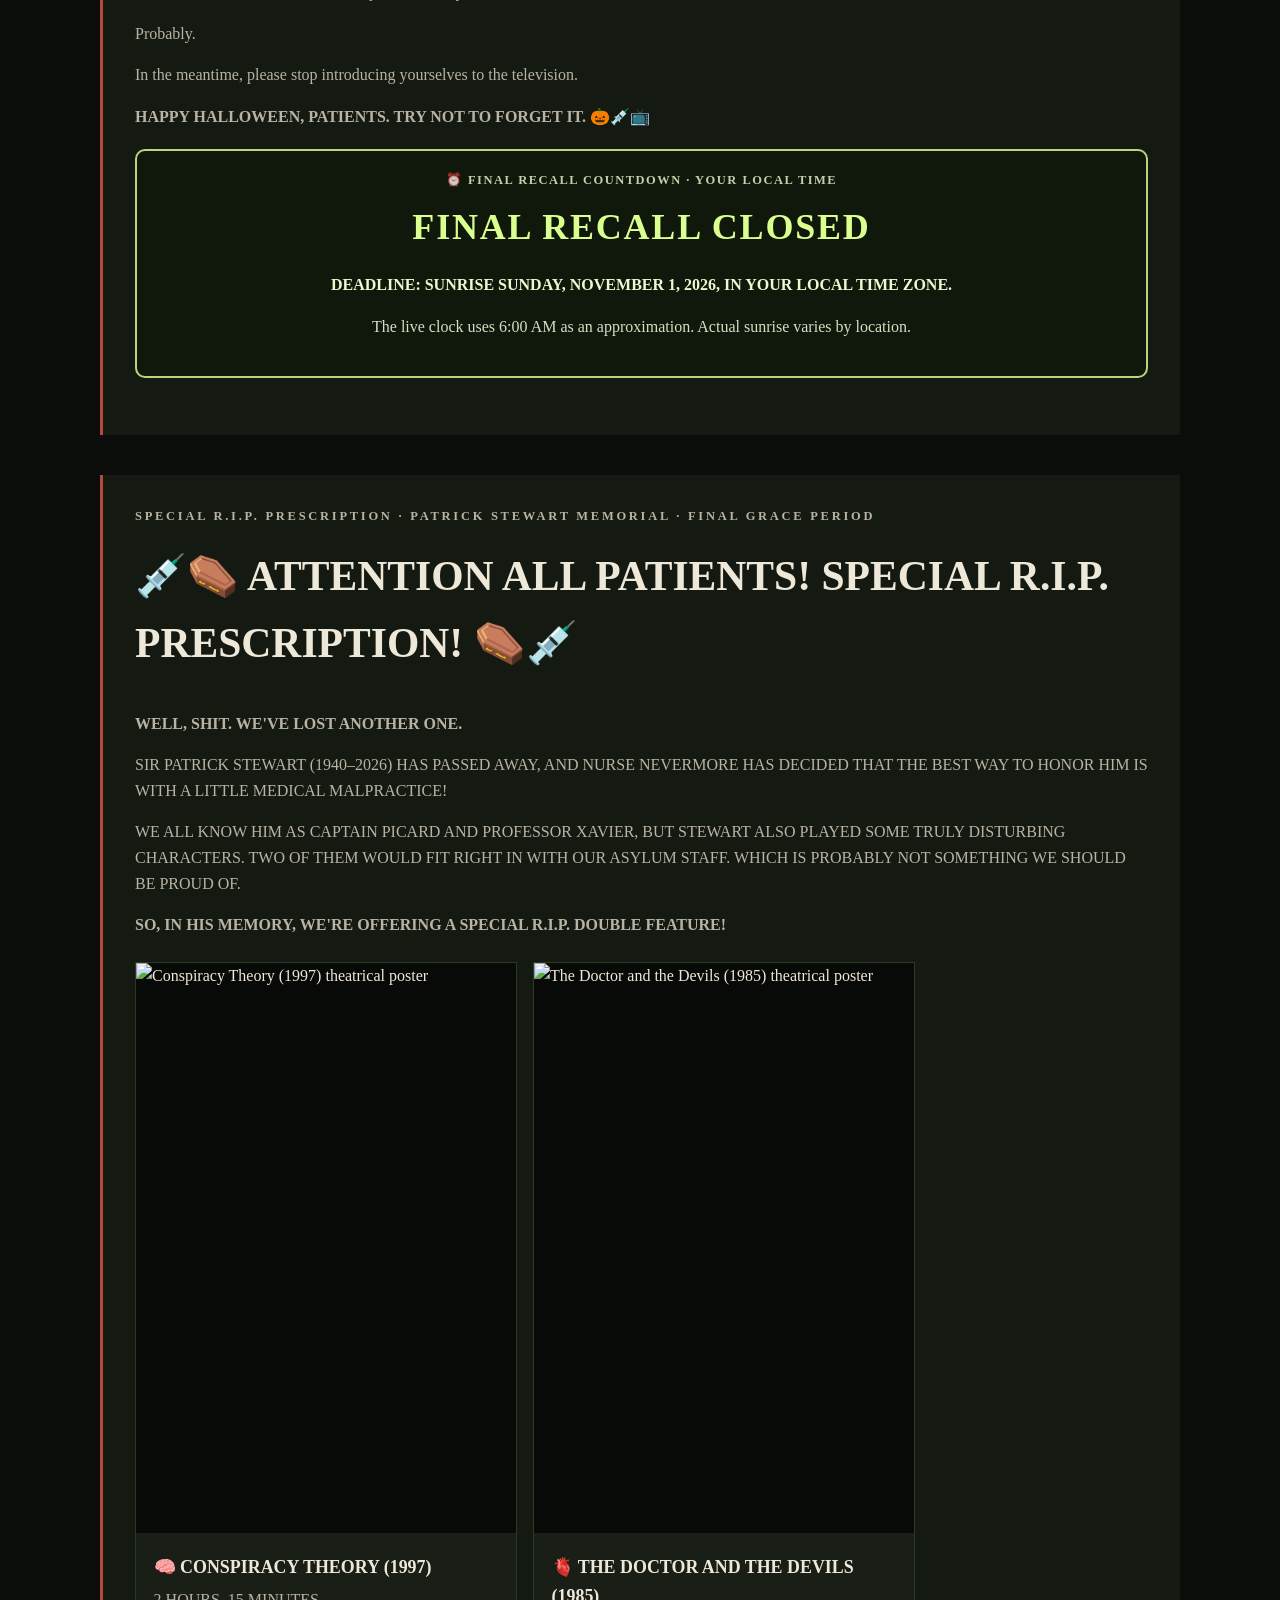
==== commit 865bf0eb: "Publish Godzilla Day final 5150 follow-up, grace-period countdown and Liz artwork" ====
--- a/challenges.html
+++ b/challenges.html
@@ -147,6 +147,43 @@
     <h1 class="page-title">Challenges</h1>
     <p class="subhead">Current prescriptions, special assignments, binges and other ways to earn Madness points.</p>
 
+
+
+    <section class="notice compact-notice" id="godzilla-day-final-followup">
+      <p class="kicker">ACTIVE NOW · FINAL GRACE PERIOD · GODZILLA DAY · EXPIRES NOVEMBER 5 AT 12:01 AM</p>
+      <h2>🦖 GODZILLA DAY! FINAL 5150 FOLLOW-UP EVALUATION</h2>
+      <figure style="margin:1.1rem auto 1.3rem;max-width:765px">
+        <img src="assets/godzilla-day-poster.avif" width="765" height="401" alt="Godzilla Minus Zero: Godzilla amid smoke and falling debris, with the Godzilla Minus Zero logo" style="width:100%;height:auto;display:block;border-radius:9px;border:1px solid var(--line)">
+        <figcaption style="font-size:.78rem;color:var(--muted);padding:.5rem 0">Godzilla Minus Zero · challenge artwork provided by Elizabeth Katheryn Gray</figcaption>
+      </figure>
+      <p><strong>MANIACS, WELCOME TO GODZILLA DAY!!!</strong></p>
+      <p><strong>FOLLOW-UP EVALUATION. READ THIS FULLY, AS THE RULES HAVE CHANGED!</strong></p>
+      <p>Now that you have been <strong>RELEASED</strong>, this is your follow-up evaluation. We want to see whether you have <strong>ADJUSTED TO THE KAIJU MENACE.</strong></p>
+      <p><strong>WATCH: GODZILLA MINUS ZERO.</strong></p>
+      <p><strong>SPECIAL SCORING: ALL POINTS GO INTO YOUR OVERALL TOTAL ONLY.</strong> Claim the <strong>highest single tier</strong> you qualify for. Tiers do not stack.</p>
+      <div class="score-grid" aria-label="Godzilla Day overall-only special scoring">
+        <div class="score-card"><span class="score-number">20</span><h3>COMPLETED FINAL 5150</h3><p>All five films of Who Is the Real King?</p></div>
+        <div class="score-card"><span class="score-number">15</span><h3>PARTIAL FINAL 5150</h3><p>Completed two or more Final 5150 films</p></div>
+        <div class="score-card"><span class="score-number">15</span><h3>COMPLETED ASYLUM BINGE</h3><p>Full Asylum Binge completion</p></div>
+        <div class="score-card"><span class="score-number">10</span><h3>ALL OTHER MANIACS</h3><p>Watch Godzilla Minus Zero</p></div>
+      </div>
+      <div class="rule-callout">
+        <strong>HOW TO CLAIM:</strong> Comment on Elizabeth's original Godzilla Day challenge post and follow the instructions there.
+        If you already submitted Week Five, DM
+        <a href="https://www.facebook.com/groups/115986881793259/user/849530006/">Elizabeth Katheryn Gray</a>
+        and <a href="https://www.facebook.com/groups/115986881793259/user/1436941716/">Ravyn Jazper-Hawke</a>
+        so the award can be added to your <strong>OVERALL</strong>.
+        If your Week Five summary has not been submitted, include the watch and your eligible tier in that summary.
+      </div>
+      <p><strong>ALREADY WATCHED IT UNDER A GAG ORDER?</strong> That watch counts.</p>
+      <p><strong>ALREADY LISTED IT ON A SUMMARY?</strong> Only the <strong>difference</strong> between points previously awarded and your qualifying special tier will be added to your overall total. Do not double-count.</p>
+      <p><strong>FINAL DEADLINE:</strong> Thursday, <strong>November 5, 2026, at 12:01 AM</strong> (your local time). Your <strong>Week Five summary must also be turned in by the end of the grace period</strong>, or this special does not count.</p>
+      <p><strong>THIS FOLLOW-UP DOES NOT COUNT TOWARD THE GENERAL RELEASE.</strong></p>
+      <div class="countdown-panel" role="timer" aria-live="off">
+        <span class="countdown-label">GODZILLA DAY FINAL FOLLOW-UP · YOUR LOCAL TIME</span>
+        <span id="godzilla-day-followup-countdown" class="countdown-value">calculating…</span>
+      </div>
+    </section>
 
     <section class="notice compact-notice" id="week-five-double-dosed">
       <p class="kicker">ACTIVE NOW · WEEK FIVE · DOUBLE DOSED · CLOSES HALLOWEEN, OCTOBER 31</p>
@@ -586,5 +623,24 @@
       setInterval(refresh, 1000);
     })();
   </script>
+
+  <script>
+    (() => {
+      const clock = document.getElementById('godzilla-day-followup-countdown');
+      if (!clock) return;
+      const deadline = new Date(2026, 10, 5, 0, 1, 0).getTime();
+      const update = () => {
+        const diff = deadline - Date.now();
+        if (diff <= 0) { clock.textContent = 'GODZILLA DAY FOLLOW-UP CLOSED'; return; }
+        const days = Math.floor(diff / 86400000);
+        const hours = Math.floor((diff % 86400000) / 3600000);
+        const minutes = Math.floor((diff % 3600000) / 60000);
+        const seconds = Math.floor((diff % 60000) / 1000);
+        clock.textContent = `${days}d ${String(hours).padStart(2,'0')}h ${String(minutes).padStart(2,'0')}m ${String(seconds).padStart(2,'0')}s`;
+      };
+      update();
+      setInterval(update, 1000);
+    })();
+  </script>
 </body>
 </html>
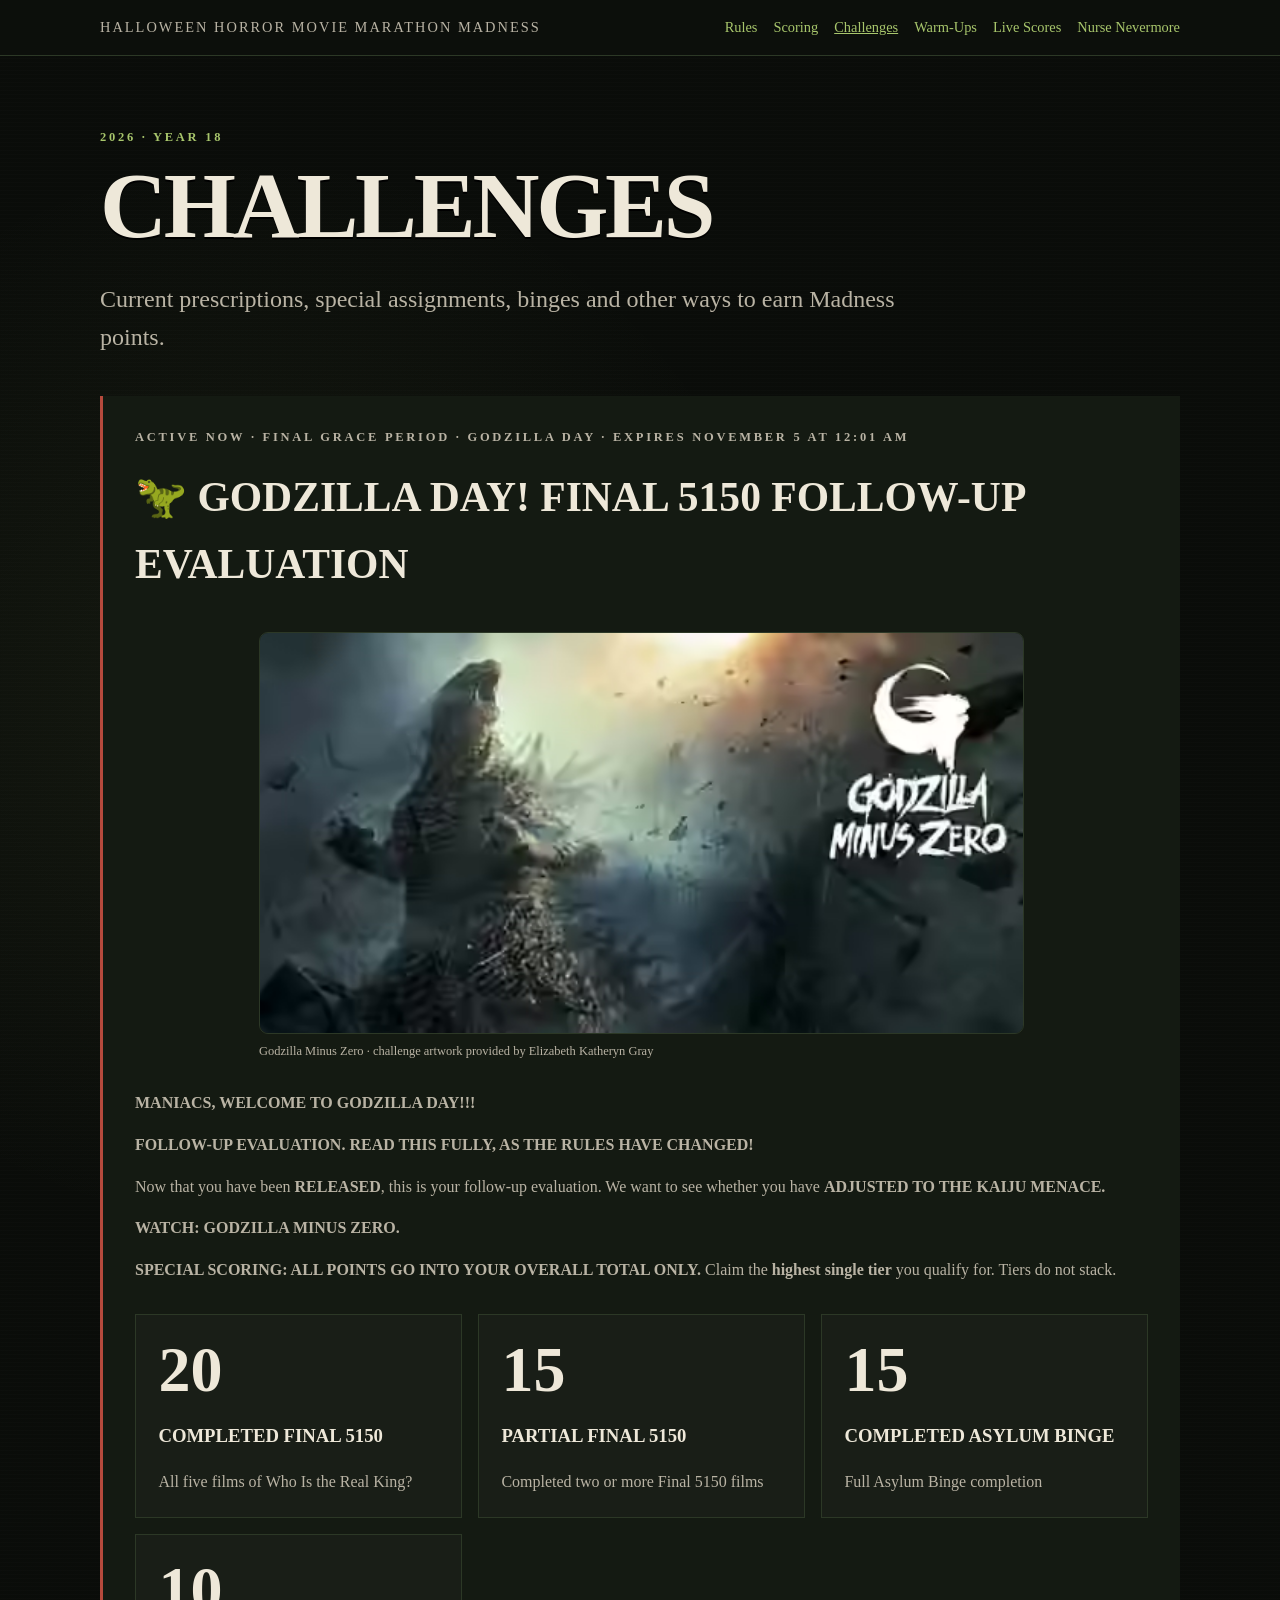
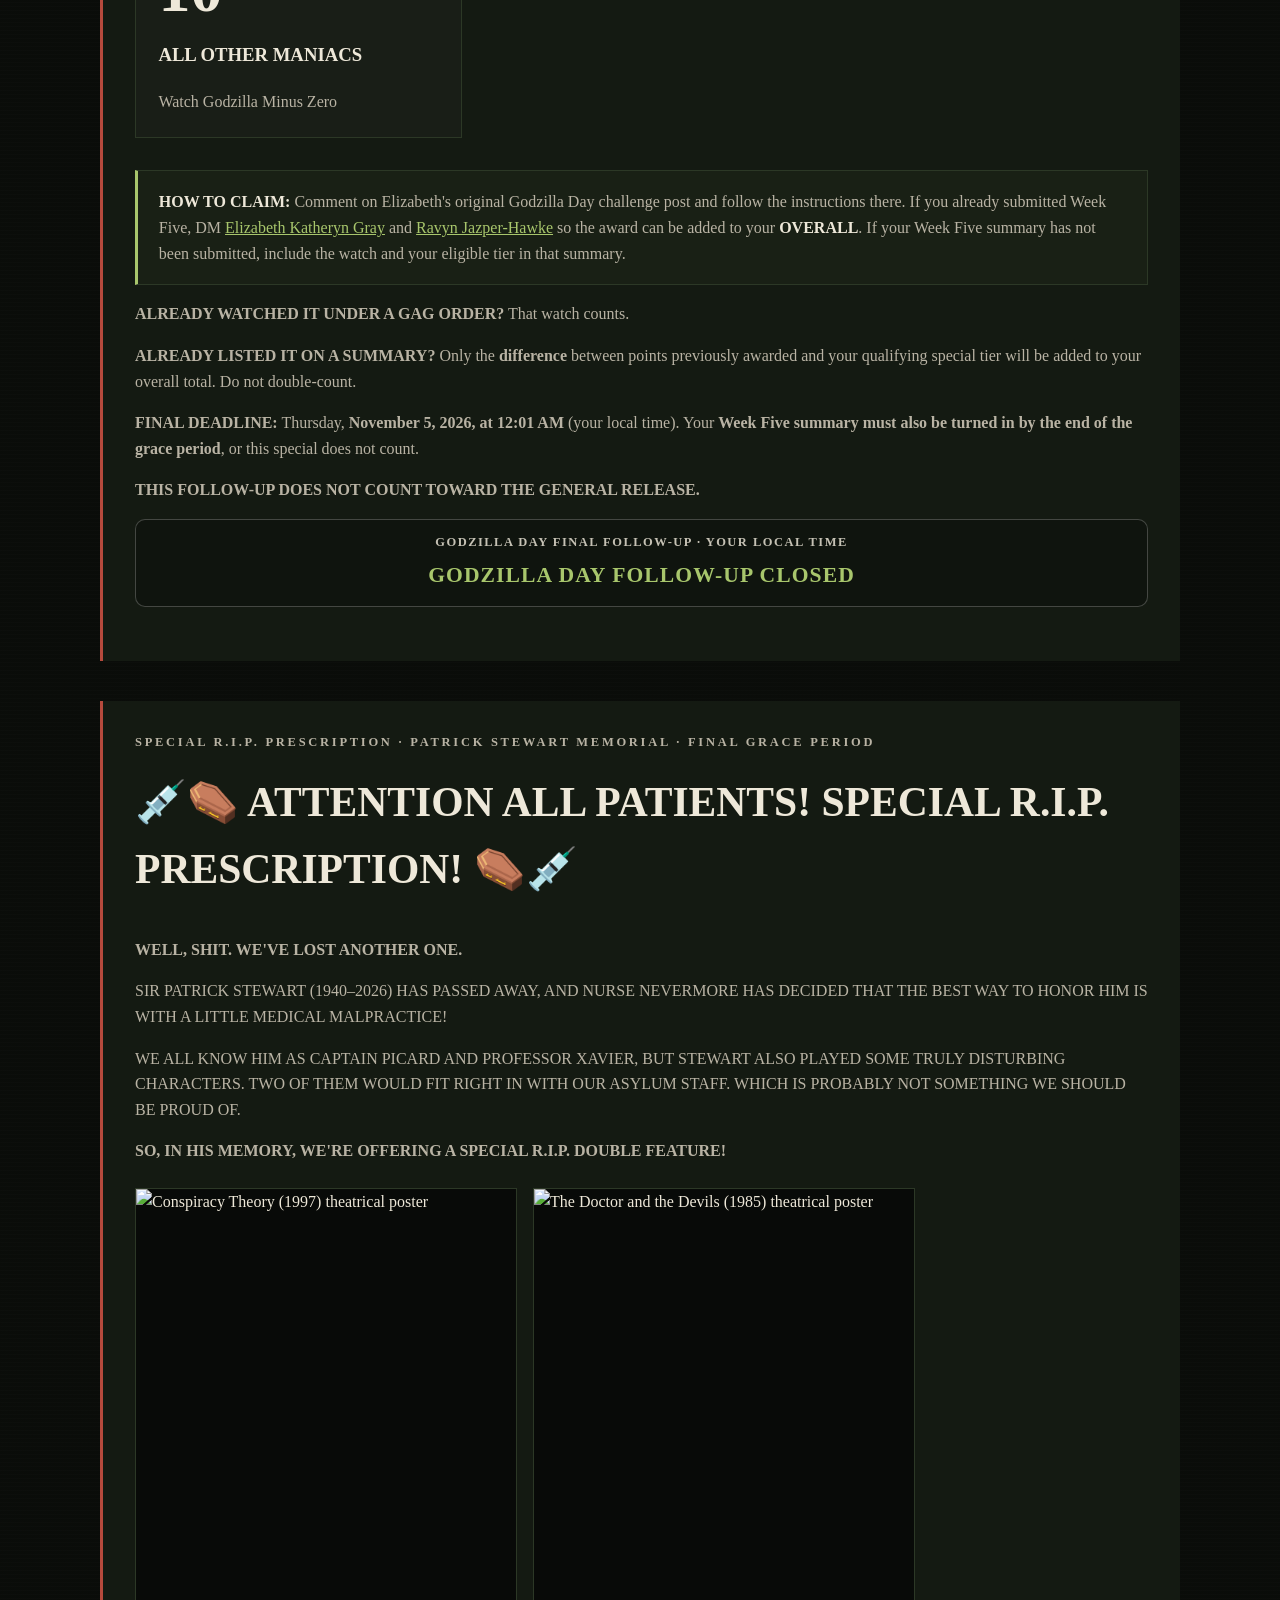
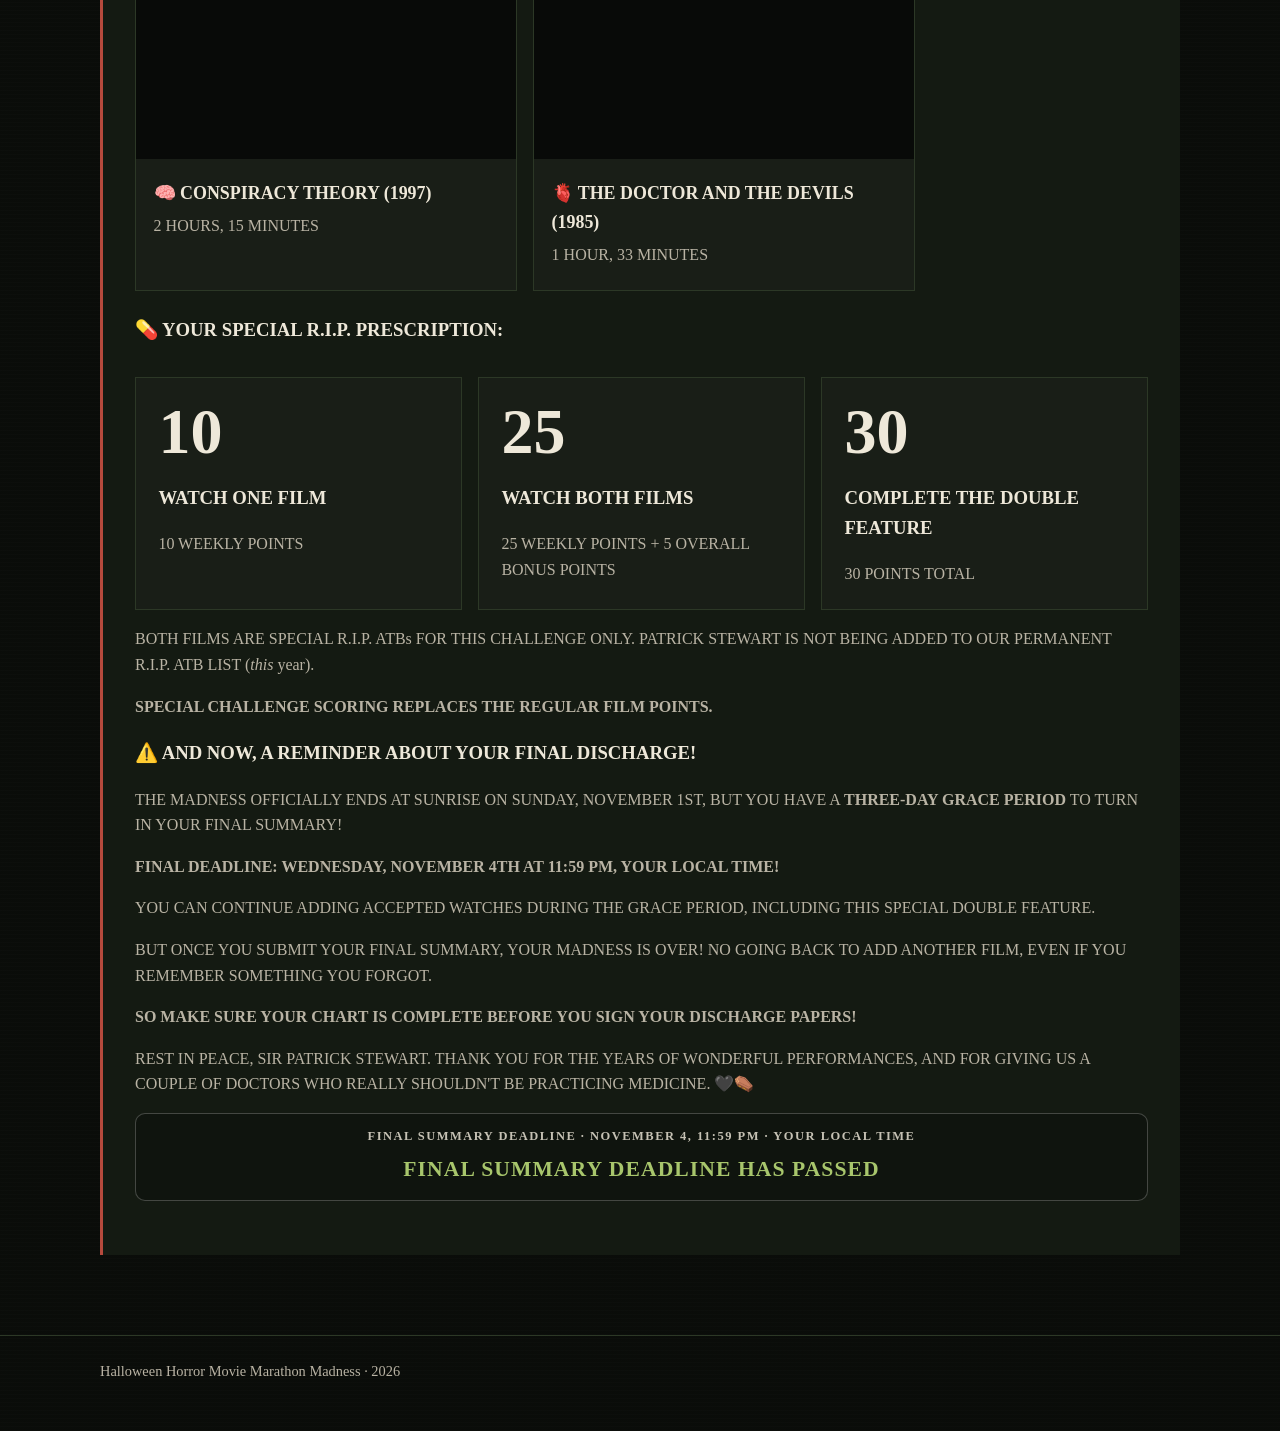
==== commit a6e81ada: "Remove expired Madness challenges; keep Godzilla Day and Stewart grace-period specials" ====
--- a/challenges.html
+++ b/challenges.html
@@ -185,233 +185,6 @@
       </div>
     </section>
 
-    <section class="notice compact-notice" id="week-five-double-dosed">
-      <p class="kicker">ACTIVE NOW · WEEK FIVE · DOUBLE DOSED · CLOSES HALLOWEEN, OCTOBER 31</p>
-      <h2>💉 DOUBLE DOSED! 💉</h2>
-      <section class="triple-dose-round" aria-labelledby="double-dosed-first-title">
-        <p class="dose-premise">OH NO. NURSE NEVERMORE WAS TOO BUSY READING A TRASHY ROMANCE NOVEL BEHIND THE NURSES' STATION THAT SHE FORGOT SHE'D ALREADY COMPLETED HER MEDICATION ROUNDS AND ACCIDENTALLY DOUBLE DOSED THE ENTIRE WARD!</p>
-        <p><strong>THE PATIENT HAS BEEN PRESCRIBED:</strong></p>
-        <h3 id="double-dosed-first-title">DOUBLE DOSED!</h3>
-        <div class="prescription-grid double-dose-grid" aria-label="DOUBLE DOSED! film pair">
-          <article class="prescription-card">
-            <img src="https://silverscreenreflex.files.wordpress.com/2022/11/original_1958_mgm_richard_gordon_theatrical_poster_art_fiend_without_a_face.jpg" alt="Original 1958 theatrical poster for Fiend Without a Face" loading="eager" referrerpolicy="no-referrer">
-            <div class="prescription-card-body"><h3>FIEND WITHOUT A FACE (1958)</h3></div>
-          </article>
-          <article class="prescription-card">
-            <img src="https://m.media-amazon.com/images/M/MV5BOTY1YjdmYmYtYWE5NC00MjcyLTg2YTktYjUwMjliYWVlYWZmXkEyXkFqcGc%40._V1_.jpg" alt="1958 The Haunted Strangler theatrical poster featuring Boris Karloff" loading="lazy" referrerpolicy="no-referrer">
-            <div class="prescription-card-body"><h3>THE HAUNTED STRANGLER (1958)</h3><p><em>AKA GRIP OF THE STRANGLER</em></p></div>
-          </article>
-        </div>
-      </section>
-      <section class="triple-dose-round" aria-labelledby="double-dosed-second-title">
-        <p class="dose-premise">OH NO. NURSE NEVERMORE WAS SO BUSY FEEDING THE PATIENTS' LETTERS HOME INTO THE BASEMENT INCINERATOR THAT SHE FORGOT SHE'D ALREADY COMPLETED HER MEDICATION ROUNDS AND &quot;ACCIDENTALLY&quot; DOUBLE DOSED THE ENTIRE WARD AGAIN!</p>
-        
-        <h3 id="double-dosed-second-title">DOUBLE DOUBLE DOSED!</h3>
-        <div class="prescription-grid double-dose-grid" aria-label="DOUBLE DOUBLE DOSED! film pair">
-          <article class="prescription-card">
-            <img src="https://www.motelx.org/uploads/library/images/bc111ae1cae27e817fedba10de208c21.jpg" alt="Original Hypno-Vista Horrors of the Black Museum 1959 film poster" loading="eager" referrerpolicy="no-referrer">
-            <div class="prescription-card-body"><h3>HORRORS OF THE BLACK MUSEUM (1959)</h3></div>
-          </article>
-          <article class="prescription-card">
-            <img src="https://japanposter.co.uk/cdn/shop/files/IMG_8134_5a94c563-f184-4de8-831a-14ef8c6ebe48.jpg?v=1747199903" alt="1966 Japanese theatrical poster for The Face of Another" loading="lazy" referrerpolicy="no-referrer">
-            <div class="prescription-card-body"><h3>THE FACE OF ANOTHER (1966)</h3></div>
-          </article>
-        </div>
-      </section>
-      <section class="triple-dose-round" aria-labelledby="double-dosed-third-title">
-        <p class="dose-premise">OH NO. NURSE NEVERMORE WAS SO BUSY REHEARSING HER TESTIMONY FOR AN INVESTIGATION INTO A PATIENT'S MYSTERIOUS DISAPPEARANCE THAT SHE FORGOT SHE'D ALREADY COMPLETED HER MEDICATION ROUNDS AND &quot;ACCIDENTALLY&quot; DOUBLE DOSED THE ENTIRE WARD FOR A THIRD TIME!</p>
-        
-        <h3 id="double-dosed-third-title">DOUBLE DOUBLE DOUBLE DOSED!</h3>
-        <div class="prescription-grid double-dose-grid" aria-label="DOUBLE DOUBLE DOUBLE DOSED! film pair">
-          <article class="prescription-card">
-            <img src="https://www.kinoart.net/kinoart2018/bilder/2003/2003012592607_supersize.jpg" alt="1933 original German poster for The Testament of Dr. Mabuse" loading="eager" referrerpolicy="no-referrer">
-            <div class="prescription-card-body"><h3>THE TESTAMENT OF DR. MABUSE (1933)</h3></div>
-          </article>
-          <article class="prescription-card">
-            <img src="https://miro.medium.com/v2/resize%3Afit%3A1400/1%2A_O5czadTnIoofW7EZ1Ua9Q.jpeg" alt="Vintage 1970 Equinox horror film poster featuring giant monsters" loading="lazy" referrerpolicy="no-referrer">
-            <div class="prescription-card-body"><h3>EQUINOX (1970)</h3></div>
-          </article>
-        </div>
-      </section>
-      <h3>YOUR DOSAGE:</h3>
-      <div class="score-grid" aria-label="Double Dosed challenge point tiers">
-        <div class="score-card"><span class="score-number">15</span><h3>COMPLETE 2 FILMS</h3><p>15 POINTS</p></div>
-        <div class="score-card"><span class="score-number">30</span><h3>COMPLETE 4 FILMS</h3><p>30 POINTS</p></div>
-        <div class="score-card"><span class="score-number">50</span><h3>COMPLETE ALL 6 FILMS</h3><p>50 POINTS</p></div>
-      </div>
-      <p>POINT TOTALS ARE NOT CUMULATIVE. EACH LEVEL REPLACES THE PREVIOUS ONE. COMPLETE THE FILMS IN THE ORDER PRESCRIBED.</p>
-      <p>YOUR ROUNDS OF TREATMENT MUST BE COMPLETED BY <strong>SATURDAY, OCTOBER 31 AT 11:59 PM IN YOUR TIME ZONE.</strong></p>
-      <p>REPORT YOUR COMPLETED ROUNDS OF TREATMENT IN YOUR WEEKLY SUMMARY.</p>
-      <div class="countdown-panel" role="timer" aria-live="off">
-        <span class="countdown-label">DOUBLE DOSED DEADLINE · YOUR LOCAL TIME</span>
-        <span id="week-five-double-dosed-countdown" class="countdown-value">calculating…</span>
-      </div>
-    </section>
-
-    <section class="notice compact-notice" id="malpractice-monday">
-      <p class="kicker">ACTIVE NOW · WEEK FIVE POP-UP CHALLENGE · CLOSES HALLOWEEN, OCTOBER 31</p>
-      <h2>💉 MALPRACTICE MONDAY!</h2>
-      <p><strong>ATTN: ALL PATIENTS!</strong></p>
-      <p>WHOEVER LEFT A COPY OF THE PATIENT BILL OF RIGHTS IN THE REC ROOM IS GOING TO REGRET IT.</p>
-      <p>NOW EVERYBODY'S REFUSING MEDICATION, COMPLAINING ABOUT THEIR TREATMENT, AND DEMANDING TO SPEAK TO AN ACTUAL DOCTOR.</p>
-      <p>NURSE NEVERMORE HAS HAD JUST ABOUT ENOUGH OF YOUR BULLSHIT.</p>
-      <p>SHE'S DIAGNOSED THE ENTIRE WARD WITH A SEVERE CASE OF INDEPENDENT THINKING AND HAS ORDERED THREE EXPERIMENTAL TREATMENTS TO CORRECT THE PROBLEM.</p>
-      <div class="prescription-grid" aria-label="Malpractice Monday treatments">
-        <article class="prescription-card">
-          <img src="https://m.media-amazon.com/images/M/MV5BZjBiZGFkZjItYWMzOS00M2NjLWI3NWItNjJkZWE1OWRjMWNjXkEyXkFqcGc%40._V1_FMjpg_UX1000_.jpg" alt="Horror Hospital (1973) original movie poster featuring Michael Gough and a red background" loading="eager" referrerpolicy="no-referrer">
-          <div class="prescription-card-body">
-            <p class="rx-number">TREATMENT #1</p>
-            <h3>HORROR HOSPITAL (1973)</h3>
-            <p>A LITTLE MIND CONTROL SHOULD MAKE YOU MORE COOPERATIVE.</p>
-          </div>
-        </article>
-        <article class="prescription-card">
-          <img src="https://tr.web.img2.acsta.net/pictures/bzp/06/97540.jpg" alt="Dracula: Dead and Loving It (1995) theatrical poster featuring Leslie Nielsen as Dracula" data-fallback-src="https://flxt.tmsimg.com/assets/p17489_p_v8_ah.jpg" data-second-fallback-src="https://www.impawards.com/1995/posters/dracula_dead_and_loving_it.jpg" loading="lazy" referrerpolicy="no-referrer">
-          <div class="prescription-card-body">
-            <p class="rx-number">TREATMENT #2</p>
-            <h3>DRACULA: DEAD AND LOVING IT (1995)</h3>
-            <p>HYPNOSIS AND STRAITJACKETS FOR THOSE OF YOU STILL PUTTING UP A FIGHT.</p>
-          </div>
-        </article>
-        <article class="prescription-card">
-          <img src="https://avatars.mds.yandex.net/get-kinopoisk-image/1773646/531aaf6b-f03b-4cd5-85f6-ffe09d9b2943/600x900" alt="Ken Russell's The Fall of the Louse of Usher (2002) film poster with two figures in a flower-lined coffin" loading="lazy" referrerpolicy="no-referrer">
-          <div class="prescription-card-body">
-            <p class="rx-number">TREATMENT #3</p>
-            <h3>THE FALL OF THE LOUSE OF USHER (2002)</h3>
-            <p>AND IF YOU'RE STILL CAUSING TROUBLE, WE'LL SEE WHAT A FEW VOLTS CAN DO.</p>
-          </div>
-        </article>
-      </div>
-      <p><strong>YOUR MALPRACTICE MONDAY POINTS:</strong></p>
-      <div class="score-grid" aria-label="Malpractice Monday point tiers">
-        <div class="score-card"><span class="score-number">10</span><h3>1 TREATMENT</h3><p>10 WEEKLY POINTS</p></div>
-        <div class="score-card"><span class="score-number">20</span><h3>2 TREATMENTS</h3><p>20 WEEKLY POINTS</p></div>
-        <div class="score-card"><span class="score-number">30</span><h3>ALL 3 TREATMENTS</h3><p>30 WEEKLY POINTS</p></div>
-      </div>
-      <p><strong>COMPLETE ALL 3 TREATMENTS AND RECEIVE AN ADDITIONAL +10 COMPLETION BONUS INTO YOUR OVERALL SCORE!</strong></p>
-      <p><strong>THAT'S 40 POINTS TOTAL IF YOU COMPLETE ALL THREE!</strong></p>
-      <p><strong>MALPRACTICE MONDAY BEGINS NOW!</strong></p>
-      <p>YOU HAVE UNTIL <strong>SATURDAY, OCTOBER 31, AT 11:59 PM IN YOUR LOCAL TIME ZONE</strong> TO COMPLETE YOUR TREATMENTS. INCLUDE THEM IN YOUR WEEK 5 SUMMARY.</p>
-      <p>NURSE NEVERMORE WOULD LIKE TO REMIND YOU THAT REFUSING TREATMENT IS A SYMPTOM OF YOUR CONDITION.</p>
-      <p>SHE WOULD ALSO LIKE HER COPY OF THE PATIENT BILL OF RIGHTS BACK.</p>
-      <p><strong>SHE'S RUNNING LOW ON TOILET PAPER.</strong></p>
-      <div class="countdown-panel" role="timer" aria-live="off">
-        <span class="countdown-label">MALPRACTICE MONDAY DEADLINE · YOUR LOCAL TIME</span>
-        <span id="malpractice-monday-countdown" class="countdown-value">calculating…</span>
-      </div>
-    </section>
-
-    <section class="notice compact-notice" id="week-five-prescription">
-      <p class="kicker">ACTIVE NOW · WEEK FIVE · FINAL HALLOWEEN PRESCRIPTION · CLOSES OCTOBER 31</p>
-      <h2>💊 WEEK 5 · FINAL PRESCRIPTION</h2>
-      <p><strong>🎃 ATTN: ALL PATIENTS!</strong></p>
-      <p><strong>WELCOME TO THE FIFTH AND FINAL WEEK OF THE MADNESS RUNS THE ASYLUM!</strong></p>
-      <p>NURSE NEVERMORE HAS NOTICED AN UNACCEPTABLE LEVEL OF EXCITEMENT ON THE WARD.</p>
-      <p>APPARENTLY SOME OF YOU THINK THAT HALLOWEEN IS AN EXCUSE TO DISREGARD YOUR TREATMENT SCHEDULE!</p>
-      <p><strong>IT IS NOT.</strong></p>
-      <p>NURSE NEVERMORE HAS PERSONALLY PREPARED YOUR FINAL WEEKLY MEDICATIONS. REMAIN IN YOUR ROOMS UNTIL SHE ARRIVES WITH THE CART. THERE WILL BE NO REFUSALS OR SUBSTITUTIONS!</p>
-      <p><strong>IT'S TIME FOR YOUR FINAL WEEKLY PRESCRIPTION!</strong></p>
-      <div class="prescription-grid week-five-poster-grid">
-        <article class="prescription-card">
-          <img src="https://cdn.abicart.com/shop/images/216075271-origpic-4222ff/16575/art75/h5271/IMG_3768.jpg" alt="Original theatrical Ghostbusters II (1989) one-sheet movie poster" loading="eager" referrerpolicy="no-referrer">
-          <div class="prescription-card-body"><p class="rx-number">💊 DOSE #1</p><h3>GHOSTBUSTERS II</h3><p>1989</p></div>
-        </article>
-        <article class="prescription-card">
-          <img src="https://m.media-amazon.com/images/M/MV5BYzY3MzFlZjgtYzQ2Yi00ZTU2LTk2MTctYzYxOThkODIwMzkwXkEyXkFqcGc%40._V1_.jpg" alt="Official The Addams Family (2019) animated movie poster" loading="eager" referrerpolicy="no-referrer">
-          <div class="prescription-card-body"><p class="rx-number">💊 DOSE #2</p><h3>THE ADDAMS FAMILY</h3><p>2019 · ANIMATED FILM</p></div>
-        </article>
-        <article class="prescription-card">
-          <img src="https://amc-theatres-res.cloudinary.com/image/upload/f_auto/q_auto%3Alow/amc-cdn/production/2/movies/59200/59169/PosterDynamic/86862.jpg" alt="Official Scary Stories to Tell in the Dark (2019) theatrical movie poster" loading="lazy" referrerpolicy="no-referrer">
-          <div class="prescription-card-body"><p class="rx-number">💊 DOSE #3</p><h3>SCARY STORIES TO TELL IN THE DARK</h3><p>2019</p></div>
-        </article>
-        <article class="prescription-card">
-          <img src="https://i0.wp.com/www.silveremulsion.com/wp-content/uploads/2013/08/thefrighteners_2.jpg?fit=580%2C814&amp;ssl=1" alt="Original The Frighteners (1996) movie poster featuring Michael J. Fox and spectral blue faces" loading="lazy" referrerpolicy="no-referrer">
-          <div class="prescription-card-body"><p class="rx-number">💊 DOSE #4</p><h3>THE FRIGHTENERS</h3><p>1996</p></div>
-        </article>
-      </div>
-      <p><strong>PRESCRIPTION POINTS:</strong></p>
-      <div class="score-grid" aria-label="Week 5 final prescription points">
-        <div class="score-card"><span class="score-number">6</span><h3>1 FILM</h3><p>6 WEEKLY POINTS</p></div>
-        <div class="score-card"><span class="score-number">15</span><h3>2 FILMS</h3><p>15 WEEKLY POINTS</p></div>
-        <div class="score-card"><span class="score-number">25</span><h3>3 FILMS</h3><p>25 WEEKLY POINTS</p></div>
-        <div class="score-card"><span class="score-number">40</span><h3>ALL 4 FILMS</h3><p>40 WEEKLY POINTS + 5 BONUS POINTS INTO YOUR OVERALL SCORE!</p></div>
-      </div>
-      <p>WATCH IN ANY ORDER. COMPLETE YOUR PRESCRIPTION BY THE END OF HALLOWEEN, OCTOBER 31.</p>
-      <p>AND REMEMBER, PATIENTS: JUST BECAUSE THE MADNESS ENDS ON HALLOWEEN DOES NOT MEAN YOU'VE BEEN CLEARED FOR DISCHARGE. <strong>THAT DECISION RESTS ENTIRELY WITH NURSE NEVERMORE.</strong></p>
-      <div class="prescription-deadline"><strong>DEADLINE: SATURDAY, OCTOBER 31, AT 11:59 PM IN ALL TIME ZONES.</strong></div>
-      <div class="countdown-panel" role="timer" aria-live="off">
-        <span class="countdown-label">FINAL PRESCRIPTION CLOCK · YOUR LOCAL TIME</span>
-        <span id="week-five-prescription-countdown" class="countdown-value">calculating…</span>
-      </div>
-    </section>
-
-    <section class="notice compact-notice" id="immediate-5150-real-king">
-<p class="kicker">ACTIVE NOW · WEEK FIVE · IMMEDIATE 5150</p>
-<h2>👑 IMMEDIATE 5150: WHO IS THE REAL KING?</h2>
-<p>ATTENTION ALL MANIACS! PATIENTS are DELUSIONAL and THINK they are a KING. YOUR EVALUATION: LET'S LEARN WHO IS THE REAL KING!</p>
-<div class="score-grid"><div class="score-card"><span class="score-number">6</span><h3>1 FILM</h3><p>6 POINTS TOTAL</p></div><div class="score-card"><span class="score-number">15</span><h3>2 FILMS</h3><p>15 POINTS TOTAL</p></div><div class="score-card"><span class="score-number">25</span><h3>3 FILMS</h3><p>25 POINTS TOTAL</p></div><div class="score-card"><span class="score-number">40</span><h3>4 FILMS</h3><p>40 POINTS TOTAL</p></div><div class="score-card"><span class="score-number">60</span><h3>5 FILMS</h3><p>60 POINTS TOTAL</p></div></div>
-<p>Tier totals replace earlier tiers, rather than stacking.</p>
-<div class="prescription-grid week-five-poster-grid"><article class="prescription-card kaiju-card"><img src="https://wikizilla-images.s3.us-east-va.perf.cloud.ovh.us/5/5c/Godzilla.jp_-_22_-_Godzilla_vs._Destoroyah.jpg" alt="Godzilla vs. Destoroyah (1995) poster" loading="lazy"><div class="prescription-card-body"><h3>Godzilla vs. Destoroyah (1995)</h3></div></article><article class="prescription-card kaiju-card"><img src="https://becominggodzilla.com/wp-content/uploads/2021/02/Final-Wars_2004_Posters_01.jpg" alt="Godzilla: Final Wars (2005 listing; released in Japan 2004) poster" loading="lazy"><div class="prescription-card-body"><h3>Godzilla: Final Wars (2005 listing; released in Japan 2004)</h3></div></article><article class="prescription-card kaiju-card"><img src="https://eiga-chirashi.jp/161118/sumimg/161118000049-0.jpg" alt="Shin Godzilla (2016) poster" loading="lazy"><div class="prescription-card-body"><h3>Shin Godzilla (2016)</h3></div></article><article class="prescription-card kaiju-card"><img src="https://cdn11.bigcommerce.com/s-yzgoj/images/stencil/1280x1280/products/2863852/5923470/MOVGB82855__23338.1679573347.jpg" alt="Godzilla: King of the Monsters (2019) poster" loading="lazy"><div class="prescription-card-body"><h3>Godzilla: King of the Monsters (2019)</h3></div></article><article class="prescription-card kaiju-card"><img src="https://moviepostermexico.com/cdn/shop/files/godzilla_minus_one_xxlg_1428x.jpg" alt="Godzilla Minus One (2023) poster" loading="lazy"><div class="prescription-card-body"><h3>Godzilla Minus One (2023)</h3></div></article></div>
-<p><strong>BONUS WATCH: TO BE ANNOUNCED AT THE END OF THE MADNESS.</strong> You must watch all five films first to unlock the bonus and be released from the asylum.</p>
-<p><strong>HOW TO CLAIM:</strong> Comment on the Facebook challenge post and tag Ravyn Jazper-Hawke and Elizabeth Katheryn Gray. You MUST COMMENT with the LAST FILM WATCHED BEFORE YOUR RELEASE.</p>
-<p><strong>MUST BE INCLUDED IN YOUR WEEK FIVE AND FINAL SUMMARY!</strong></p>
-<p><strong>RELEASE:</strong> SUNRISE SUNDAY, NOVEMBER 1, 2026, in all time zones.</p>
-<div class="countdown-panel" role="timer" aria-live="off">
-  <span class="countdown-label">IMMEDIATE 5150 RELEASE COUNTDOWN · YOUR LOCAL TIME</span>
-  <span id="immediate-5150-countdown" class="countdown-value">calculating…</span>
-  <p>Counting down to 6:00 AM on Sunday, November 1, as an approximate local sunrise. Actual sunrise varies by location.</p>
-</div>
-</section>
-
-    <section class="notice compact-notice" id="rec-room-recovery-final-recall">
-      <p class="kicker">ACTIVE NOW · WEEK FIVE · NURSE NEVERMORE'S FINAL CHALLENGE</p>
-      <h2>📺💉 REC ROOM RECOVERY: THE FINAL RECALL! 💉📺</h2>
-      
-      <p><strong>OH NO.</strong></p>
-      <p>NURSE NEVERMORE WAS SUPPOSED TO BE PREPARING THE PATIENTS FOR DISCHARGE.</p>
-      <p>Unfortunately, she misread the doctor's orders and performed an <strong>EXPERIMENTAL MEMORY-ERASURE PROCEDURE</strong> ON THE ENTIRE WARD.</p>
-      <p>The procedure was intended to remove all traumatic memories of the asylum.</p>
-      <p>Instead, the patients have forgotten their names, their room numbers, and how to use their own legs.</p>
-      <p>One patient has been referring to a bedpan as &quot;Mother&quot; for six hours.</p>
-      <p>Naturally, Nurse Nevermore considers the procedure a complete success.</p>
-      <p>Unfortunately, the patients are now suffering from severe confusion, spontaneous hallucinations, and an inexplicable craving for breakfast cereal.</p>
-      <p><strong>TIME FOR ONE LAST TRIP TO THE REC ROOM!</strong></p>
-      <p>With the recovery ward overflowing, the orderlies have dumped the entire group into the Rec Room, parked them in front of the television, and disappeared.</p>
-      <p>Someone has left a stack of childhood cartoons beside the VCR.</p>
-      <p>Perhaps a little familiar entertainment might help the patients remember who they are.</p>
-      <p>Or perhaps they'll start identifying as the furniture.</p>
-      <p>At this point, the staff have stopped filling out incident reports.</p>
-      <h3>📺 YOUR RECOVERY LINEUP:</h3>
-      <div class="prescription-grid week-five-poster-grid" aria-label="Final Rec Room Recovery animated episode lineup"><article class="prescription-card"><img src="https://prod.assets.earlygamecdn.com/images/cropped-Freaky-Fred-%E2%80%93-Courage-the-Cowardly-Dog-1999.jpg?transform=Gallery+Item+Webp" alt="Freaky Fred smiling in Courage the Cowardly Dog" loading="lazy" referrerpolicy="no-referrer"><div class="prescription-card-body"><h3>COURAGE THE COWARDLY DOG (1999)</h3><p>S1E4: The Demon in the Mattress / Freaky Fred</p><p>WATCH: Tubi</p></div></article>
-<article class="prescription-card"><img src="https://m.media-amazon.com/images/M/MV5BNDAyOGNiN2UtNWM3MS00OTgxLTk1NGQtYjJmNmIyOGNmNDRmXkEyXkFqcGc%40._V1_FMjpg_UX1000_.jpg" alt="Science the Rat and laboratory equipment in From Bad to Worse" loading="lazy" referrerpolicy="no-referrer"><div class="prescription-card-body"><h3>ADVENTURE TIME (2011)</h3><p>S3E13: The Creeps / From Bad to Worse</p><p>WATCH: Hulu / HBO Max</p></div></article>
-<article class="prescription-card"><img src="https://s3.amazonaws.com/intanibase/iad_screenshots/1998/11601/17.jpg" alt="Powerpuff Girls confronting sick Amoeba Boys in Geshundfight" loading="lazy" referrerpolicy="no-referrer"><div class="prescription-card-body"><h3>THE POWERPUFF GIRLS (1998)</h3><p>S1E3: Octi Evil / Geshundfight</p><p>WATCH: Tubi</p></div></article>
-<article class="prescription-card"><img src="https://watchcartoononline.com/thumb.php?termid=48620" alt="Dexter with a dog in the laboratory, Fantastic Boyage episode imagery" loading="lazy" referrerpolicy="no-referrer"><div class="prescription-card-body"><h3>DEXTER'S LABORATORY (1997)</h3><p>S2E7: Labels / Game Show / Fantastic Boyage</p><p>WATCH: Tubi</p></div></article></div>
-      <h3>💊 REC ROOM RECOVERY POINTS:</h3>
-      <div class="score-grid">
-        <div class="score-card"><span class="score-number">4</span><h3>1 COMPLETE EPISODE</h3><p>4 WEEKLY POINTS</p></div>
-        <div class="score-card"><span class="score-number">8</span><h3>2 COMPLETE EPISODES</h3><p>8 WEEKLY POINTS</p></div>
-        <div class="score-card"><span class="score-number">12</span><h3>3 COMPLETE EPISODES</h3><p>12 WEEKLY POINTS</p></div>
-        <div class="score-card"><span class="score-number">16</span><h3>ALL 4 COMPLETE EPISODES</h3><p>16 WEEKLY POINTS + 4 OVERALL COMPLETION BONUS POINTS!</p></div>
-      </div>
-      <p><strong>⚠️ IMPORTANT:</strong> Each episode contains multiple cartoon segments. You must watch every segment of an episode to receive credit for that episode.</p>
-      <p><strong>⏰ DEADLINE:</strong> COMPLETE YOUR REC ROOM RECOVERY WATCHES BY <strong>SUNRISE SUNDAY, NOVEMBER 1, 2026, IN YOUR LOCAL TIME ZONE.</strong></p>
-      <p><strong>YOU MUST INCLUDE THIS CHALLENGE AND YOUR COMPLETED EPISODES IN YOUR WEEK FIVE SUMMARY.</strong></p>
-      <h3>📋 FINAL RECOVERY NOTES:</h3>
-      <p>This is <strong>NURSE NEVERMORE'S FINAL CHALLENGE OF THE 2026 MADNESS!</strong></p>
-      <p>After five weeks of treatments, experiments, and deeply suspicious medical bills, the asylum is finally preparing to discharge its patients.</p>
-      <p>Assuming anyone can remember which door leads outside.</p>
-      <p>The orderlies will be back to collect you eventually.</p>
-      <p>Probably.</p>
-      <p>In the meantime, please stop introducing yourselves to the television.</p>
-      <p><strong>HAPPY HALLOWEEN, PATIENTS. TRY NOT TO FORGET IT. 🎃💉📺</strong></p>
-      <div class="countdown-panel" role="timer" aria-live="off" style="display:block!important;border:2px solid #b8d57f;padding:1.25rem;margin:1.2rem 0 1.6rem;background:#10180b;text-align:center;">
-        <span class="countdown-label" style="display:block;color:#eef7cf;">⏰ FINAL RECALL COUNTDOWN · YOUR LOCAL TIME</span>
-        <strong id="final-recall-countdown" class="countdown-value" style="display:block;font-size:clamp(1.5rem,4vw,2.25rem);color:#dbff8e;margin:.5rem auto;">ENDS SUNDAY, NOVEMBER 1, AT APPROX. 6:00 AM</strong>
-        <p style="color:#eef7cf;"><strong>DEADLINE: SUNRISE SUNDAY, NOVEMBER 1, 2026, IN YOUR LOCAL TIME ZONE.</strong></p>
-        <p style="color:#d4dec3;">The live clock uses 6:00 AM as an approximation. Actual sunrise varies by location.</p>
-      </div>
-    </section>
-
     <section class="notice compact-notice" id="patrick-stewart-memorial">
       <p class="kicker">SPECIAL R.I.P. PRESCRIPTION · PATRICK STEWART MEMORIAL · FINAL GRACE PERIOD</p>
       <h2>💉⚰️ ATTENTION ALL PATIENTS! SPECIAL R.I.P. PRESCRIPTION! ⚰️💉</h2>
@@ -450,83 +223,14 @@
       </div>
     </section>
 
-    <section class="content-section">
-      <p class="kicker">Active Now Through the End of THE MADNESS · Tim Curry R.I.P. ATB</p>
-      <h2 class="section-title">The Satanic Mechanic Challenge · 10 / 20 / 30 Points</h2>
-      <div class="prescription-grid" style="grid-template-columns:minmax(0,280px);max-width:280px;">
-        <article class="prescription-card">
-          <img src="https://www.originalfilmart.co.uk/cdn/shop/products/rocky_horror_picture_show_1975_styleA_original_film_art_5000x.jpg?v=1613810223" alt="The Rocky Horror Picture Show (1975) original red lips theatrical poster" loading="lazy" referrerpolicy="no-referrer">
-          <div class="prescription-card-body"><h3>THE ROCKY HORROR PICTURE SHOW</h3><p>1975</p></div>
-        </article>
-      </div>
-      <p class="section-intro"><strong>Tim Curry will be one of our 2026 R.I.P. ATBs.</strong> Starting now and running through the end of THE MADNESS: <strong><em>The Rocky Horror Picture Show</em> (1975) in a movie theater = 10 points</strong>; a movie-theater screening with a <strong>LIVE SHADOW CAST = 20 points total</strong>; a <strong>live stage production of <em>The Rocky Horror Show</em> = 30 points</strong>.</p>
-      <div class="notice compact-notice">
-        <h2>How to claim it</h2>
-        <p>Include the challenge in that week's <strong>WEEKLY SUMMARY</strong>; the challenge points go into that week's score. We would still love you to share your photos in the group.</p>
-      </div>
-    </section>
-
-    <section class="content-section">
-      <p class="kicker">More Challenges</p>
-      <h2 class="section-title">More admissions are coming.</h2>
-      <p class="section-intro">Weekly prescriptions and additional time-limited challenge material will continue to appear here as they are released.</p>
-    </section>
-
-    <section class="content-section">
-      <p class="kicker">Active During THE MADNESS</p>
-      <h2 class="section-title">Outside Events</h2>
-      <p class="section-intro">Outside Halloween or seasonal events are worth <strong>2 points</strong>. Dark rides, corn mazes, seasonal walkthroughs or haunts, escape rooms and fun houses are worth <strong>2 points each</strong>, or <strong>5 points</strong> when specifically asylum, hospital, psychiatric or medical themed. If the event or haunt actually takes place <strong>inside a real current or former hospital, psychiatric hospital, mental hospital, asylum, sanitarium / sanatorium or similar institution</strong>, it is worth <strong>10 points</strong>.</p>
-      <div class="notice compact-notice">
-        <h2>How to claim it</h2>
-        <p>Include qualifying Outside Events in that week's <strong>WEEKLY SUMMARY</strong> so they can be scored.</p>
-      </div>
-      <div class="rule-callout">
-        <strong>Pennhurst Asylum Challenge:</strong> Visit Pennhurst Asylum for <strong>25 points</strong>. <strong>Mileage bonus:</strong> Players who live more than 50 miles from Pennhurst can add <strong>1 point per hour of travel</strong>. During THE MADNESS, include the challenge in your <strong>WEEKLY SUMMARY</strong>. <a href="https://pennhurstasylum.com/">Pennhurst Asylum tickets &amp; info →</a>
-      </div>
-    </section>
-  </main>
+    </main>
 
   <footer><div class="wrap">Halloween Horror Movie Marathon Madness · 2026</div></footer>
 
-  <script>
-    (() => {
-      const clock = document.getElementById('week-five-prescription-countdown');
-      if (!clock) return;
-      // Each visitor sees the final Halloween deadline in their own time zone.
-      const deadline = new Date(2026, 9, 31, 23, 59, 59).getTime();
-      function refresh() {
-        const diff = deadline - Date.now();
-        if (diff <= 0) { clock.textContent = 'FINAL PRESCRIPTION CLOSED'; return; }
-        const days = Math.floor(diff / 86400000);
-        const hours = Math.floor((diff % 86400000) / 3600000);
-        const minutes = Math.floor((diff % 3600000) / 60000);
-        const seconds = Math.floor((diff % 60000) / 1000);
-        clock.textContent = `${days}d ${String(hours).padStart(2, '0')}h ${String(minutes).padStart(2, '0')}m ${String(seconds).padStart(2, '0')}s`;
-      }
-      refresh();
-      setInterval(refresh, 1000);
-    })();
-  </script>
-
-
-  <script>
-    (() => {
-      const clock = document.getElementById('malpractice-monday-countdown');
-      if (!clock) return;
-      const deadline = new Date(2026, 9, 31, 23, 59, 59).getTime();
-      const refresh = () => {
-        const diff = deadline - Date.now();
-        if (diff <= 0) { clock.textContent = 'MALPRACTICE MONDAY CLOSED'; return; }
-        const days = Math.floor(diff / 86400000);
-        const hours = Math.floor((diff % 86400000) / 3600000);
-        const minutes = Math.floor((diff % 3600000) / 60000);
-        const seconds = Math.floor((diff % 60000) / 1000);
-        clock.textContent = `${days}d ${String(hours).padStart(2, '0')}h ${String(minutes).padStart(2, '0')}m ${String(seconds).padStart(2, '0')}s`;
-      };
-      refresh();
-      setInterval(refresh, 1000);
-    })();
-  </script>
+  
+
+
+  
 
   <script>
     (() => {
@@ -544,64 +248,11 @@
   </script>
 
 
-  <script>
-    (() => {
-      const clock = document.getElementById('week-five-double-dosed-countdown');
-      if (!clock) return;
-      // October 31, 2026 at 11:59 PM in each visitor's local time zone.
-      const deadline = new Date(2026, 9, 31, 23, 59, 59).getTime();
-      const refresh = () => {
-        const diff = deadline - Date.now();
-        if (diff <= 0) { clock.textContent = 'DOUBLE DOSED CLOSED'; return; }
-        const days = Math.floor(diff / 86400000);
-        const hours = Math.floor((diff % 86400000) / 3600000);
-        const minutes = Math.floor((diff % 3600000) / 60000);
-        const seconds = Math.floor((diff % 60000) / 1000);
-        clock.textContent = `${days}d ${String(hours).padStart(2, '0')}h ${String(minutes).padStart(2, '0')}m ${String(seconds).padStart(2, '0')}s`;
-      };
-      refresh();
-      setInterval(refresh, 1000);
-    })();
-  </script>
-
-  <script>
-    (() => {
-      const clock = document.getElementById('immediate-5150-countdown');
-      if (!clock) return;
-      const deadline = new Date(2026, 10, 1, 6, 0, 0).getTime();
-      const refresh = () => {
-        const diff = deadline - Date.now();
-        if (diff <= 0) { clock.textContent = 'EVALUATION COMPLETE · RELEASE TIME'; return; }
-        const days = Math.floor(diff / 86400000);
-        const hours = Math.floor((diff % 86400000) / 3600000);
-        const minutes = Math.floor((diff % 3600000) / 60000);
-        const seconds = Math.floor((diff % 60000) / 1000);
-        clock.textContent = `${days}d ${String(hours).padStart(2, '0')}h ${String(minutes).padStart(2, '0')}m ${String(seconds).padStart(2, '0')}s`;
-      };
-      refresh();
-      setInterval(refresh, 1000);
-    })();
-  </script>
-
-  <script>
-    (() => {
-      const clock = document.getElementById('final-recall-countdown');
-      if (!clock) return;
-      // Approximate local sunrise on November 1, 2026; actual sunrise varies by location.
-      const deadline = new Date(2026, 10, 1, 6, 0, 0).getTime();
-      const refresh = () => {
-        const diff = deadline - Date.now();
-        if (diff <= 0) { clock.textContent = 'FINAL RECALL CLOSED'; return; }
-        const days = Math.floor(diff / 86400000);
-        const hours = Math.floor((diff % 86400000) / 3600000);
-        const minutes = Math.floor((diff % 3600000) / 60000);
-        const seconds = Math.floor((diff % 60000) / 1000);
-        clock.textContent = `${days}d ${String(hours).padStart(2, '0')}h ${String(minutes).padStart(2, '0')}m ${String(seconds).padStart(2, '0')}s`;
-      };
-      refresh();
-      setInterval(refresh, 1000);
-    })();
-  </script>
+  
+
+  
+
+  
 
   <!-- Cloudflare Web Analytics --><script type='module' src='https://static.cloudflareinsights.com/beacon.min.js' data-cf-beacon='{"token": "ce1052a07f9b48a684633f1fd419a40d"}'></script><!-- End Cloudflare Web Analytics -->
 
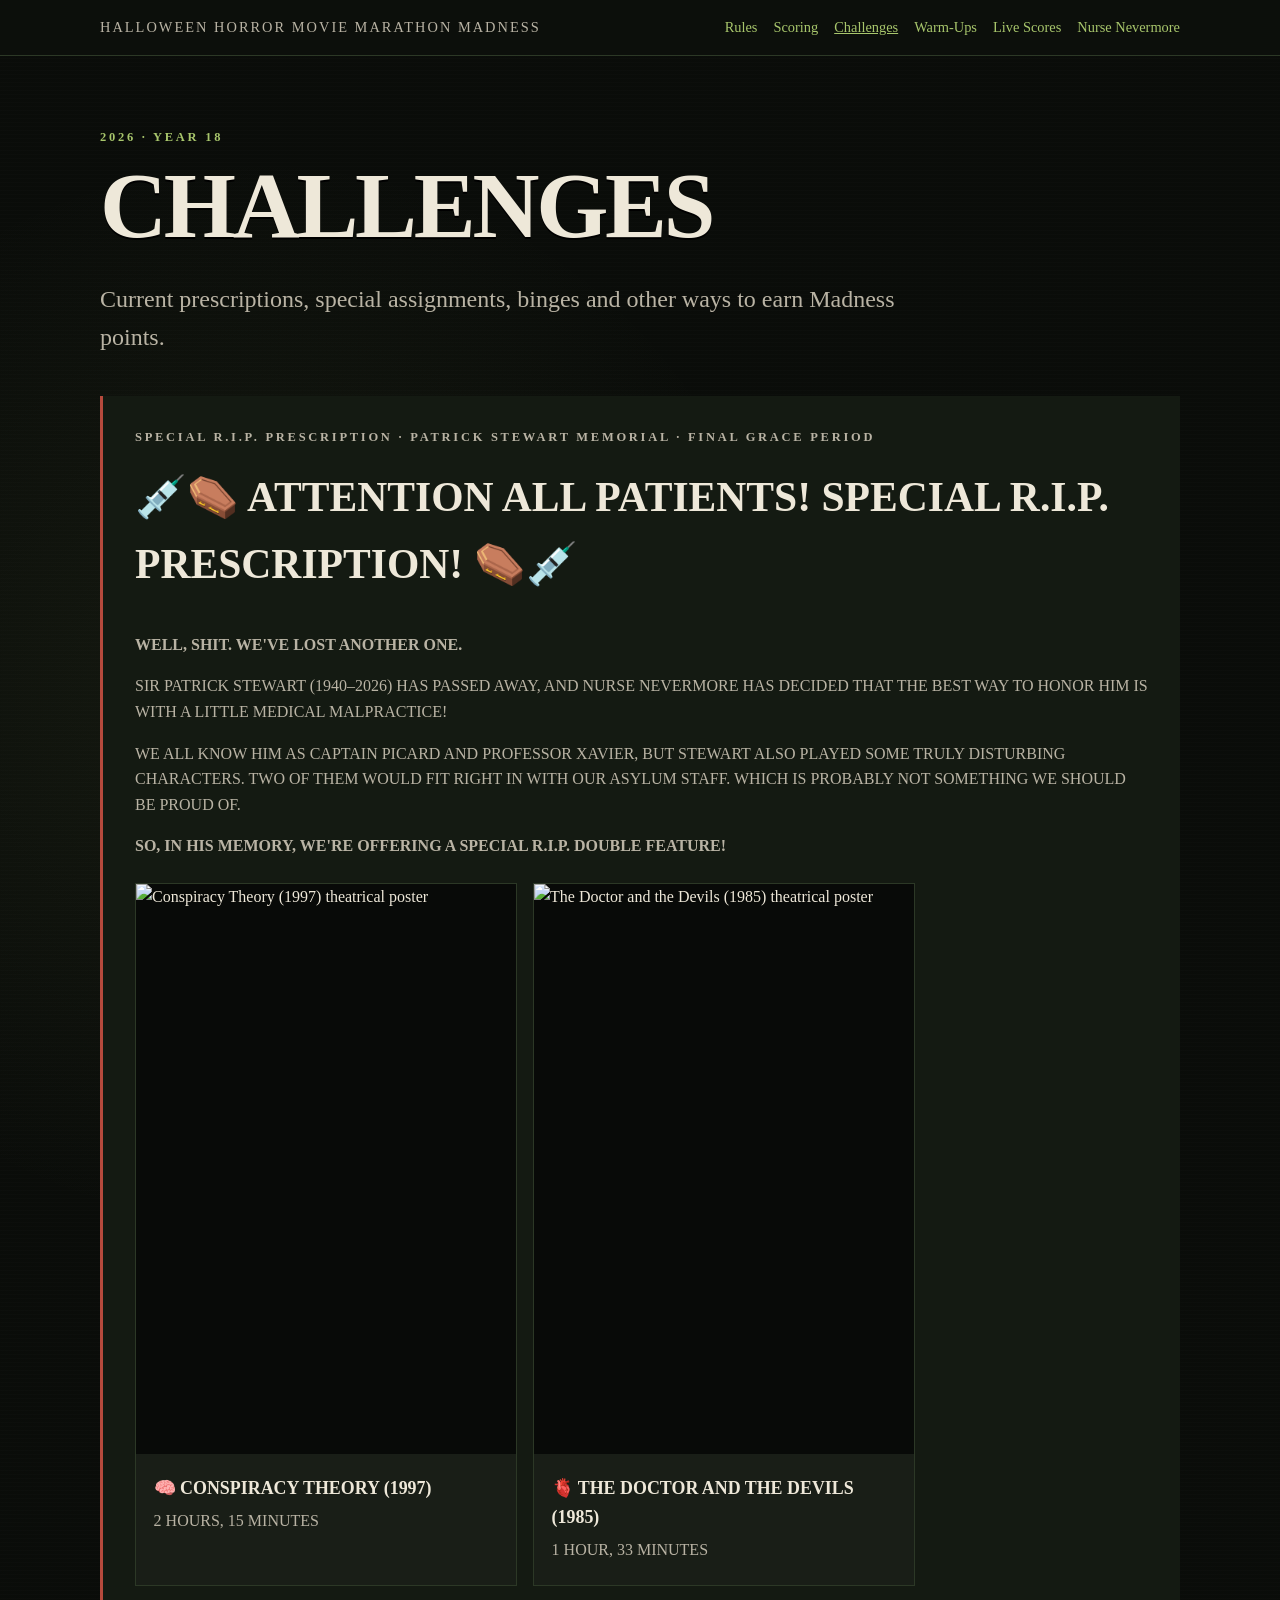
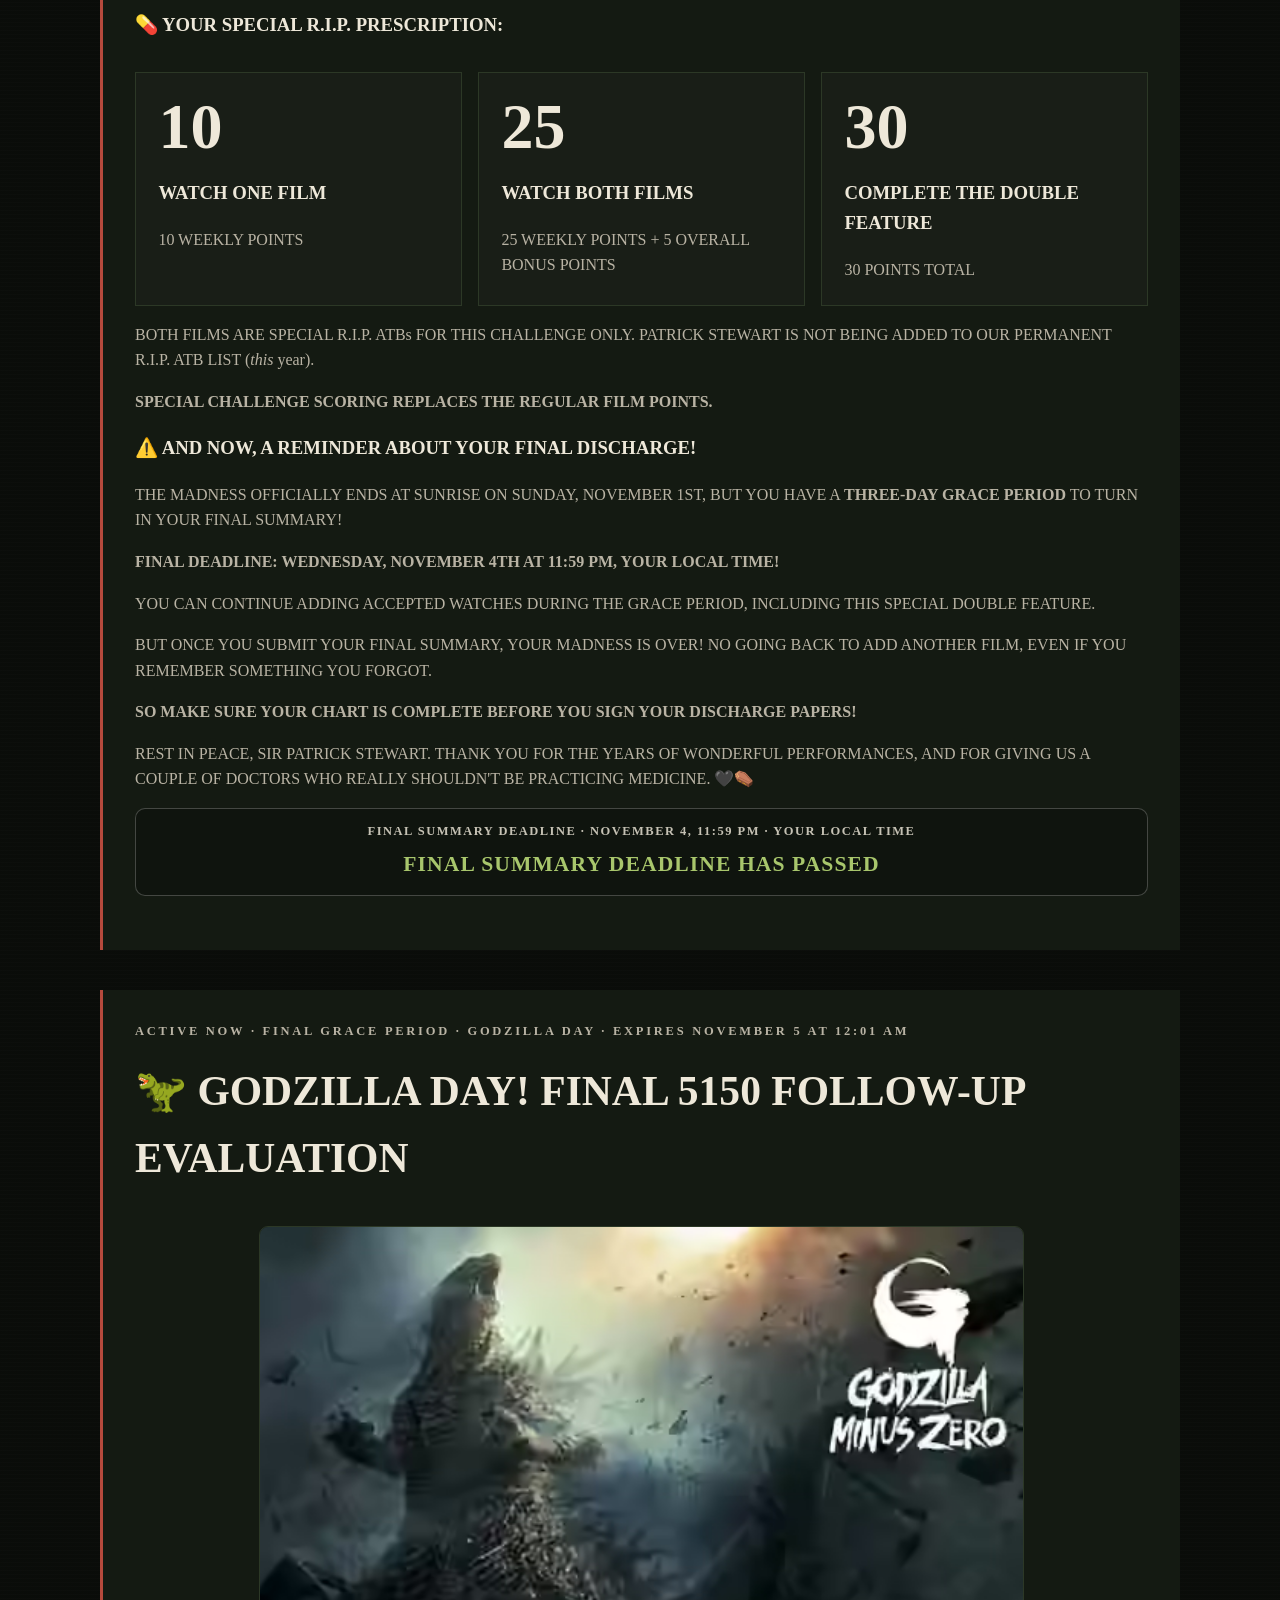
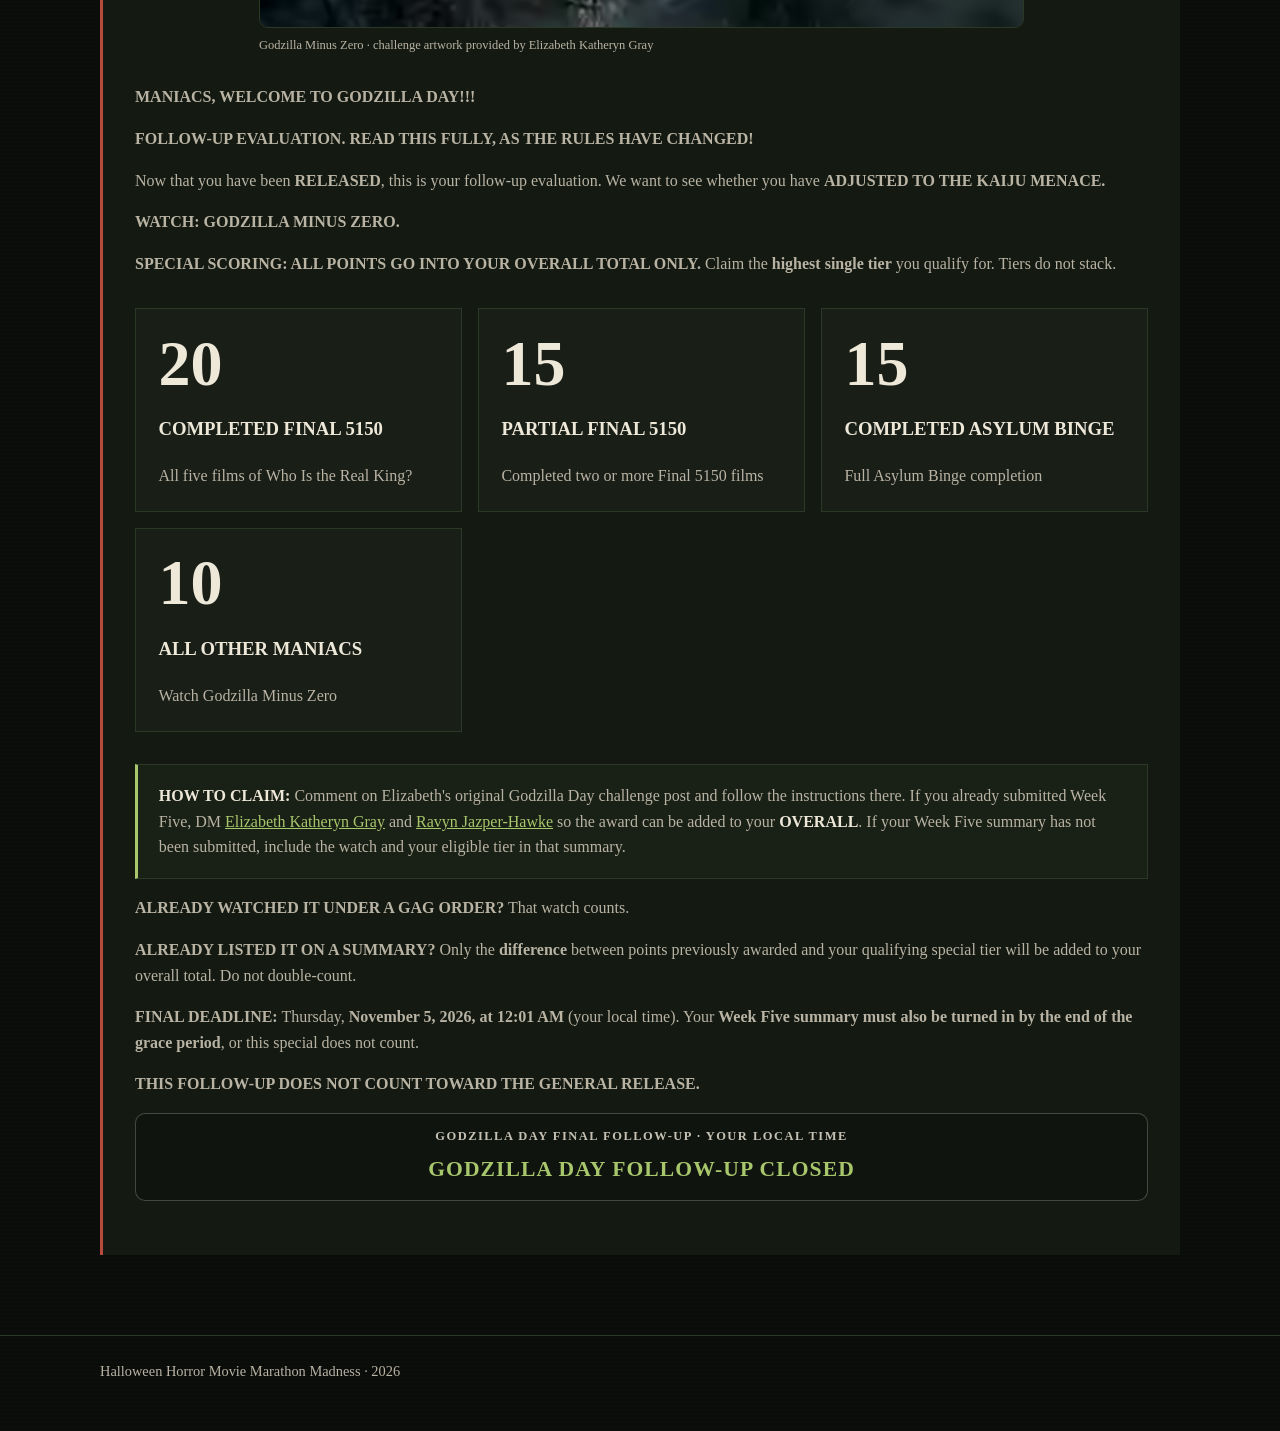
==== commit 7e5b3b52: "Order active challenges by expiration: Patrick Stewart before Godzilla Day" ====
--- a/challenges.html
+++ b/challenges.html
@@ -149,7 +149,45 @@
 
 
 
-    <section class="notice compact-notice" id="godzilla-day-final-followup">
+    <section class="notice compact-notice" id="patrick-stewart-memorial">
+      <p class="kicker">SPECIAL R.I.P. PRESCRIPTION · PATRICK STEWART MEMORIAL · FINAL GRACE PERIOD</p>
+      <h2>💉⚰️ ATTENTION ALL PATIENTS! SPECIAL R.I.P. PRESCRIPTION! ⚰️💉</h2>
+      <p><strong>WELL, SHIT. WE'VE LOST ANOTHER ONE.</strong></p>
+      <p>SIR PATRICK STEWART (1940–2026) HAS PASSED AWAY, AND NURSE NEVERMORE HAS DECIDED THAT THE BEST WAY TO HONOR HIM IS WITH A LITTLE MEDICAL MALPRACTICE!</p>
+      <p>WE ALL KNOW HIM AS CAPTAIN PICARD AND PROFESSOR XAVIER, BUT STEWART ALSO PLAYED SOME TRULY DISTURBING CHARACTERS. TWO OF THEM WOULD FIT RIGHT IN WITH OUR ASYLUM STAFF. WHICH IS PROBABLY NOT SOMETHING WE SHOULD BE PROUD OF.</p>
+      <p><strong>SO, IN HIS MEMORY, WE'RE OFFERING A SPECIAL R.I.P. DOUBLE FEATURE!</strong></p>
+      <div class="prescription-grid double-dose-grid" aria-label="Patrick Stewart memorial double feature">
+        <article class="prescription-card">
+          <img src="https://image.tmdb.org/t/p/w780/aPFpliJKIXivPoNK4jrMzQzuyYZ.jpg" alt="Conspiracy Theory (1997) theatrical poster" loading="lazy">
+          <div class="prescription-card-body"><h3>🧠 CONSPIRACY THEORY (1997)</h3><p>2 HOURS, 15 MINUTES</p></div>
+        </article>
+        <article class="prescription-card">
+          <img src="https://resizing.flixster.com/-XZAfHZM39UwaGJIFWKAE8fS0ak%3D/v3/t/assets/p8781_p_v8_aa.jpg" alt="The Doctor and the Devils (1985) theatrical poster" loading="lazy">
+          <div class="prescription-card-body"><h3>🫀 THE DOCTOR AND THE DEVILS (1985)</h3><p>1 HOUR, 33 MINUTES</p></div>
+        </article>
+      </div>
+      <h3>💊 YOUR SPECIAL R.I.P. PRESCRIPTION:</h3>
+      <div class="score-grid">
+        <div class="score-card"><span class="score-number">10</span><h3>WATCH ONE FILM</h3><p>10 WEEKLY POINTS</p></div>
+        <div class="score-card"><span class="score-number">25</span><h3>WATCH BOTH FILMS</h3><p>25 WEEKLY POINTS + 5 OVERALL BONUS POINTS</p></div>
+        <div class="score-card"><span class="score-number">30</span><h3>COMPLETE THE DOUBLE FEATURE</h3><p>30 POINTS TOTAL</p></div>
+      </div>
+      <p>BOTH FILMS ARE SPECIAL R.I.P. ATBs FOR THIS CHALLENGE ONLY. PATRICK STEWART IS NOT BEING ADDED TO OUR PERMANENT R.I.P. ATB LIST (<em>this</em> year).</p>
+      <p><strong>SPECIAL CHALLENGE SCORING REPLACES THE REGULAR FILM POINTS.</strong></p>
+      <h3>⚠️ AND NOW, A REMINDER ABOUT YOUR FINAL DISCHARGE!</h3>
+      <p>THE MADNESS OFFICIALLY ENDS AT SUNRISE ON SUNDAY, NOVEMBER 1ST, BUT YOU HAVE A <strong>THREE-DAY GRACE PERIOD</strong> TO TURN IN YOUR FINAL SUMMARY!</p>
+      <p><strong>FINAL DEADLINE: WEDNESDAY, NOVEMBER 4TH AT 11:59 PM, YOUR LOCAL TIME!</strong></p>
+      <p>YOU CAN CONTINUE ADDING ACCEPTED WATCHES DURING THE GRACE PERIOD, INCLUDING THIS SPECIAL DOUBLE FEATURE.</p>
+      <p>BUT ONCE YOU SUBMIT YOUR FINAL SUMMARY, YOUR MADNESS IS OVER! NO GOING BACK TO ADD ANOTHER FILM, EVEN IF YOU REMEMBER SOMETHING YOU FORGOT.</p>
+      <p><strong>SO MAKE SURE YOUR CHART IS COMPLETE BEFORE YOU SIGN YOUR DISCHARGE PAPERS!</strong></p>
+      <p>REST IN PEACE, SIR PATRICK STEWART. THANK YOU FOR THE YEARS OF WONDERFUL PERFORMANCES, AND FOR GIVING US A COUPLE OF DOCTORS WHO REALLY SHOULDN'T BE PRACTICING MEDICINE. 🖤⚰️</p>
+      <div class="countdown-panel" role="timer" aria-live="off">
+        <span class="countdown-label">FINAL SUMMARY DEADLINE · NOVEMBER 4, 11:59 PM · YOUR LOCAL TIME</span>
+        <span id="patrick-stewart-countdown" class="countdown-value">calculating…</span>
+      </div>
+    </section>
+
+      <section class="notice compact-notice" id="godzilla-day-final-followup">
       <p class="kicker">ACTIVE NOW · FINAL GRACE PERIOD · GODZILLA DAY · EXPIRES NOVEMBER 5 AT 12:01 AM</p>
       <h2>🦖 GODZILLA DAY! FINAL 5150 FOLLOW-UP EVALUATION</h2>
       <figure style="margin:1.1rem auto 1.3rem;max-width:765px">
@@ -185,45 +223,7 @@
       </div>
     </section>
 
-    <section class="notice compact-notice" id="patrick-stewart-memorial">
-      <p class="kicker">SPECIAL R.I.P. PRESCRIPTION · PATRICK STEWART MEMORIAL · FINAL GRACE PERIOD</p>
-      <h2>💉⚰️ ATTENTION ALL PATIENTS! SPECIAL R.I.P. PRESCRIPTION! ⚰️💉</h2>
-      <p><strong>WELL, SHIT. WE'VE LOST ANOTHER ONE.</strong></p>
-      <p>SIR PATRICK STEWART (1940–2026) HAS PASSED AWAY, AND NURSE NEVERMORE HAS DECIDED THAT THE BEST WAY TO HONOR HIM IS WITH A LITTLE MEDICAL MALPRACTICE!</p>
-      <p>WE ALL KNOW HIM AS CAPTAIN PICARD AND PROFESSOR XAVIER, BUT STEWART ALSO PLAYED SOME TRULY DISTURBING CHARACTERS. TWO OF THEM WOULD FIT RIGHT IN WITH OUR ASYLUM STAFF. WHICH IS PROBABLY NOT SOMETHING WE SHOULD BE PROUD OF.</p>
-      <p><strong>SO, IN HIS MEMORY, WE'RE OFFERING A SPECIAL R.I.P. DOUBLE FEATURE!</strong></p>
-      <div class="prescription-grid double-dose-grid" aria-label="Patrick Stewart memorial double feature">
-        <article class="prescription-card">
-          <img src="https://image.tmdb.org/t/p/w780/aPFpliJKIXivPoNK4jrMzQzuyYZ.jpg" alt="Conspiracy Theory (1997) theatrical poster" loading="lazy">
-          <div class="prescription-card-body"><h3>🧠 CONSPIRACY THEORY (1997)</h3><p>2 HOURS, 15 MINUTES</p></div>
-        </article>
-        <article class="prescription-card">
-          <img src="https://resizing.flixster.com/-XZAfHZM39UwaGJIFWKAE8fS0ak%3D/v3/t/assets/p8781_p_v8_aa.jpg" alt="The Doctor and the Devils (1985) theatrical poster" loading="lazy">
-          <div class="prescription-card-body"><h3>🫀 THE DOCTOR AND THE DEVILS (1985)</h3><p>1 HOUR, 33 MINUTES</p></div>
-        </article>
-      </div>
-      <h3>💊 YOUR SPECIAL R.I.P. PRESCRIPTION:</h3>
-      <div class="score-grid">
-        <div class="score-card"><span class="score-number">10</span><h3>WATCH ONE FILM</h3><p>10 WEEKLY POINTS</p></div>
-        <div class="score-card"><span class="score-number">25</span><h3>WATCH BOTH FILMS</h3><p>25 WEEKLY POINTS + 5 OVERALL BONUS POINTS</p></div>
-        <div class="score-card"><span class="score-number">30</span><h3>COMPLETE THE DOUBLE FEATURE</h3><p>30 POINTS TOTAL</p></div>
-      </div>
-      <p>BOTH FILMS ARE SPECIAL R.I.P. ATBs FOR THIS CHALLENGE ONLY. PATRICK STEWART IS NOT BEING ADDED TO OUR PERMANENT R.I.P. ATB LIST (<em>this</em> year).</p>
-      <p><strong>SPECIAL CHALLENGE SCORING REPLACES THE REGULAR FILM POINTS.</strong></p>
-      <h3>⚠️ AND NOW, A REMINDER ABOUT YOUR FINAL DISCHARGE!</h3>
-      <p>THE MADNESS OFFICIALLY ENDS AT SUNRISE ON SUNDAY, NOVEMBER 1ST, BUT YOU HAVE A <strong>THREE-DAY GRACE PERIOD</strong> TO TURN IN YOUR FINAL SUMMARY!</p>
-      <p><strong>FINAL DEADLINE: WEDNESDAY, NOVEMBER 4TH AT 11:59 PM, YOUR LOCAL TIME!</strong></p>
-      <p>YOU CAN CONTINUE ADDING ACCEPTED WATCHES DURING THE GRACE PERIOD, INCLUDING THIS SPECIAL DOUBLE FEATURE.</p>
-      <p>BUT ONCE YOU SUBMIT YOUR FINAL SUMMARY, YOUR MADNESS IS OVER! NO GOING BACK TO ADD ANOTHER FILM, EVEN IF YOU REMEMBER SOMETHING YOU FORGOT.</p>
-      <p><strong>SO MAKE SURE YOUR CHART IS COMPLETE BEFORE YOU SIGN YOUR DISCHARGE PAPERS!</strong></p>
-      <p>REST IN PEACE, SIR PATRICK STEWART. THANK YOU FOR THE YEARS OF WONDERFUL PERFORMANCES, AND FOR GIVING US A COUPLE OF DOCTORS WHO REALLY SHOULDN'T BE PRACTICING MEDICINE. 🖤⚰️</p>
-      <div class="countdown-panel" role="timer" aria-live="off">
-        <span class="countdown-label">FINAL SUMMARY DEADLINE · NOVEMBER 4, 11:59 PM · YOUR LOCAL TIME</span>
-        <span id="patrick-stewart-countdown" class="countdown-value">calculating…</span>
-      </div>
-    </section>
-
-    </main>
+  </main>
 
   <footer><div class="wrap">Halloween Horror Movie Marathon Madness · 2026</div></footer>
 
